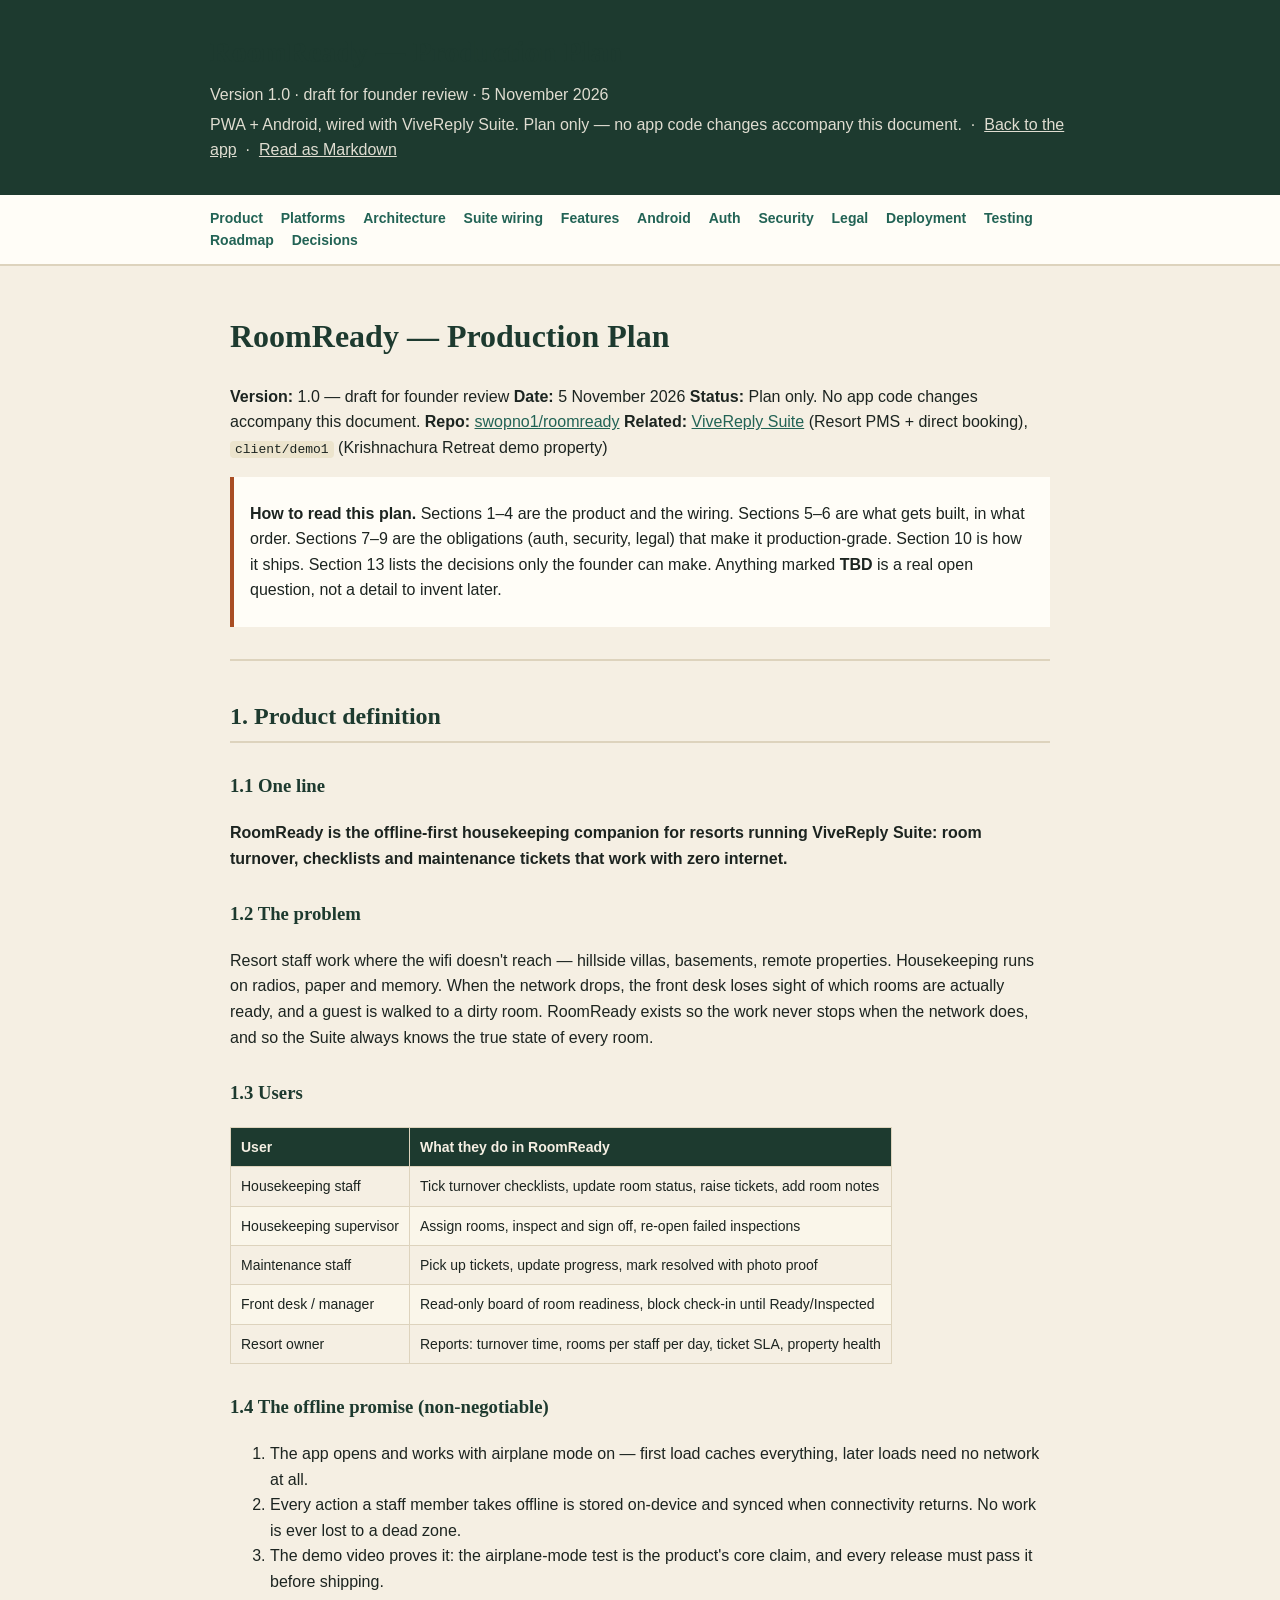
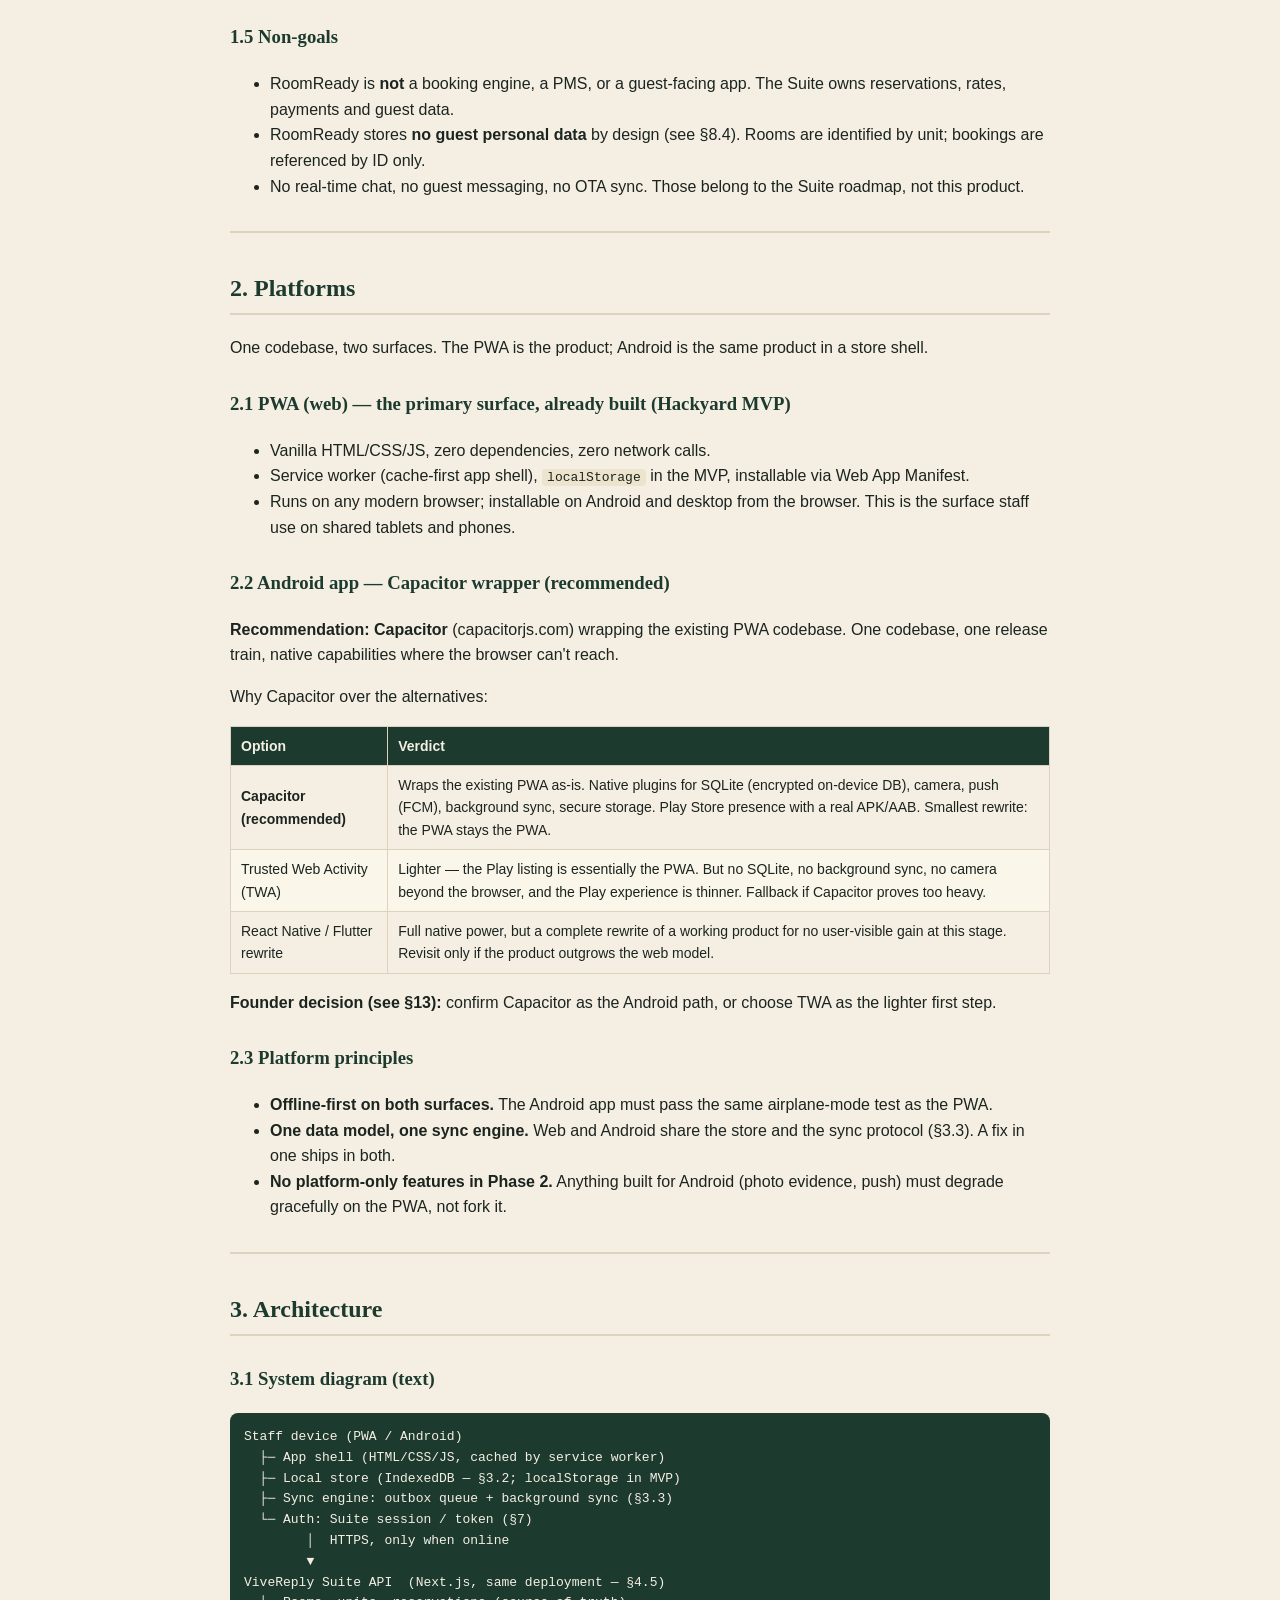
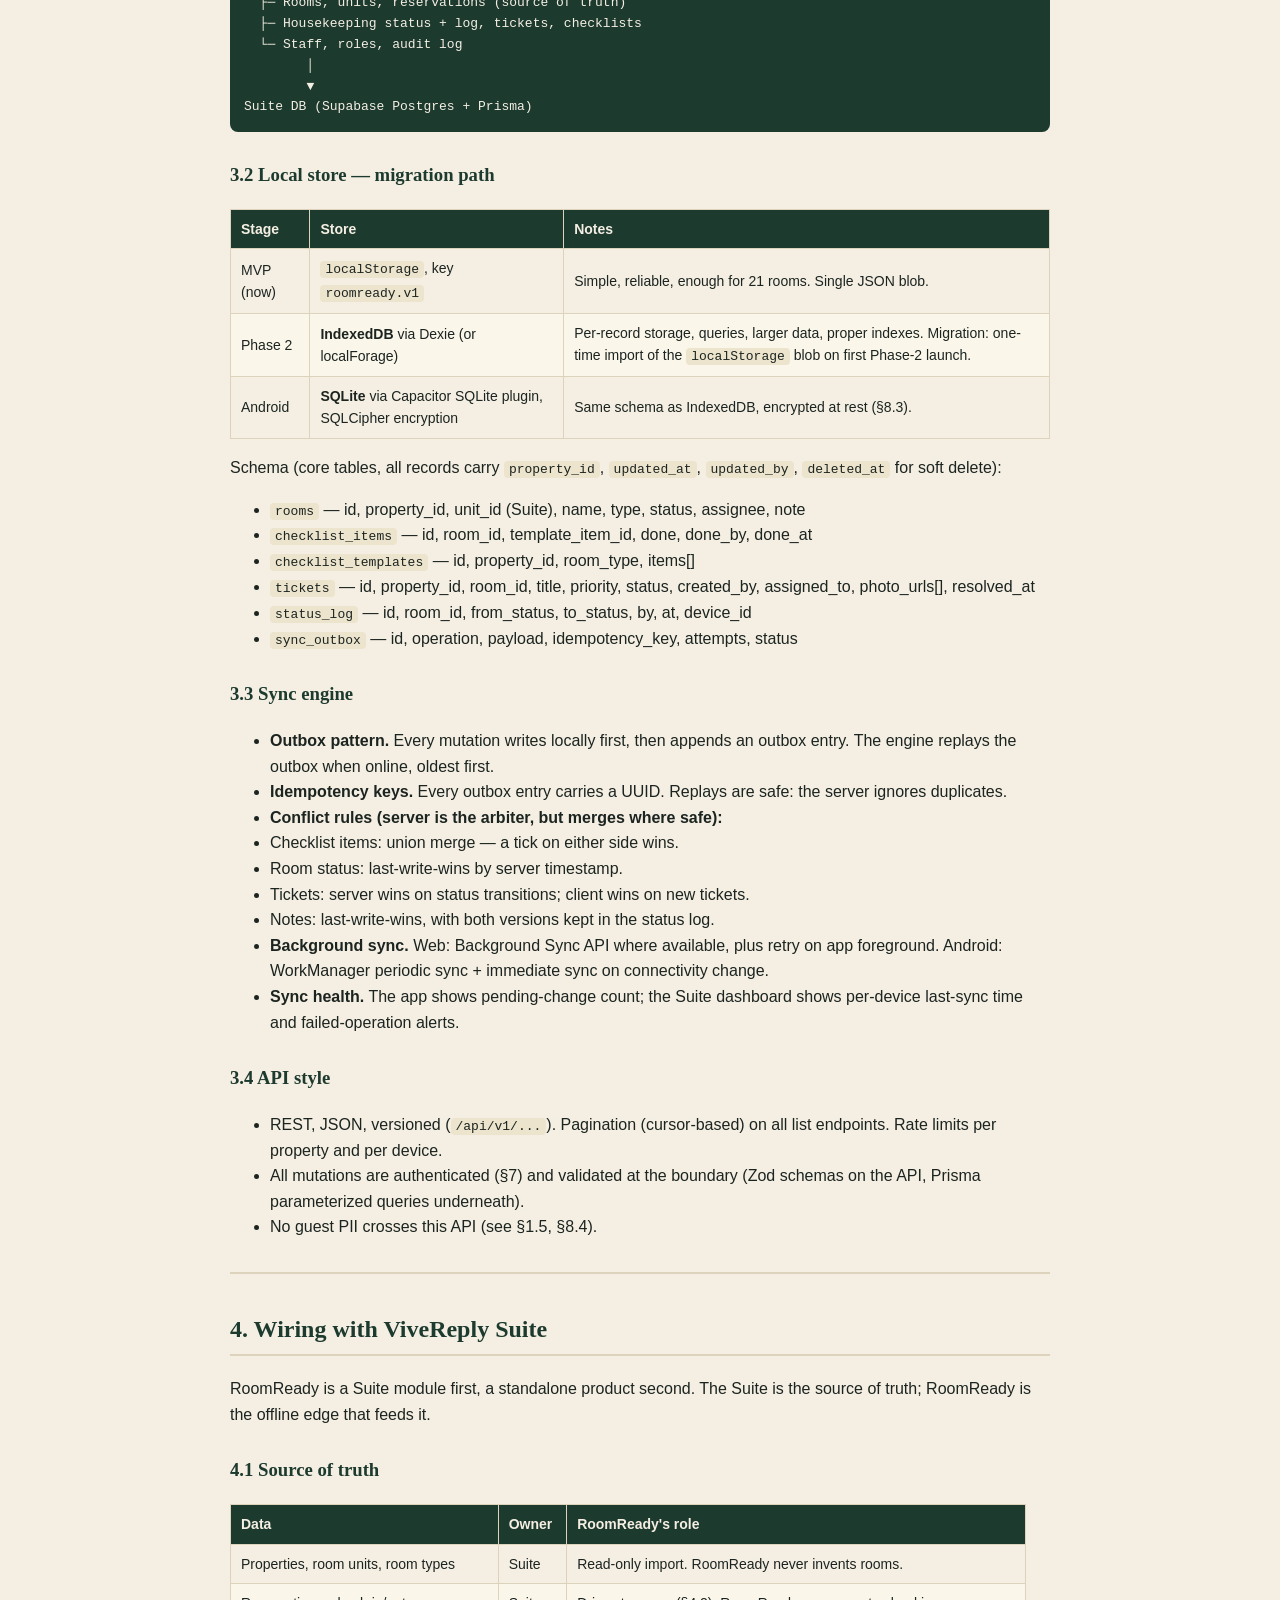
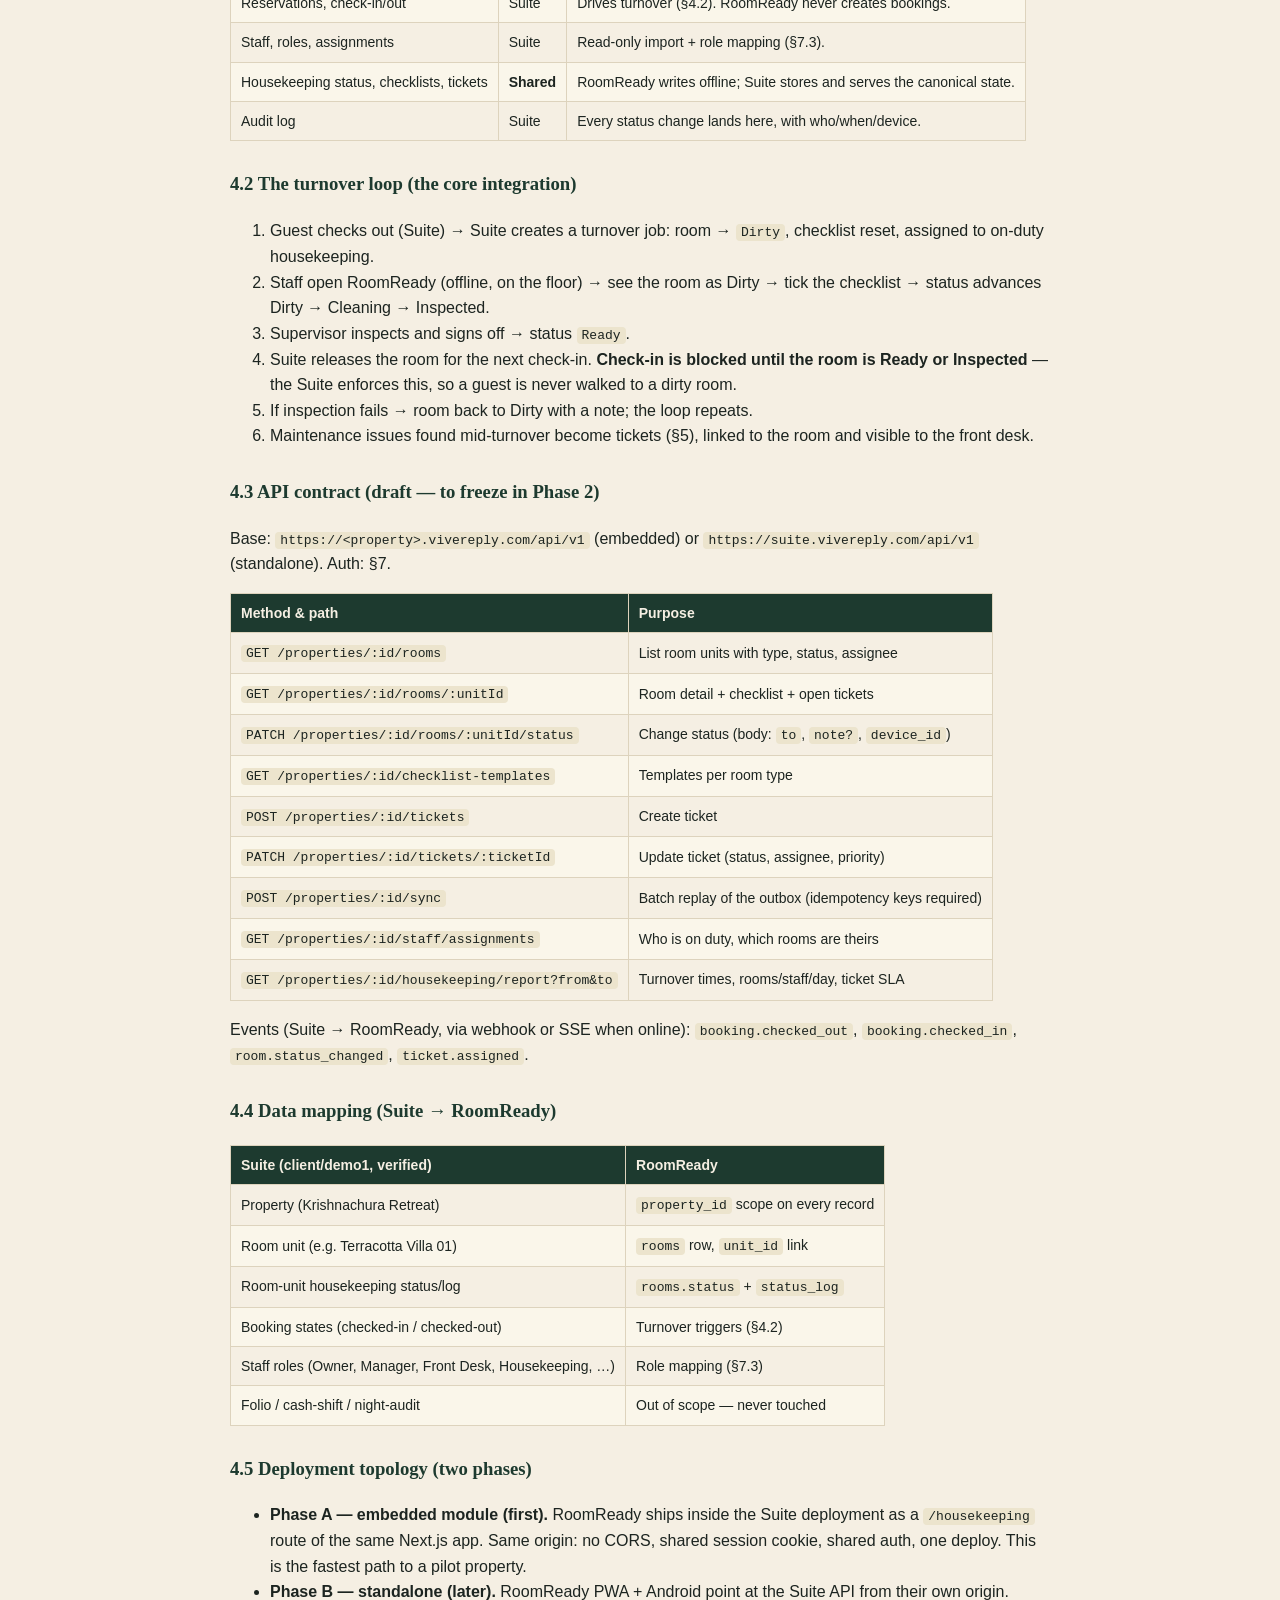
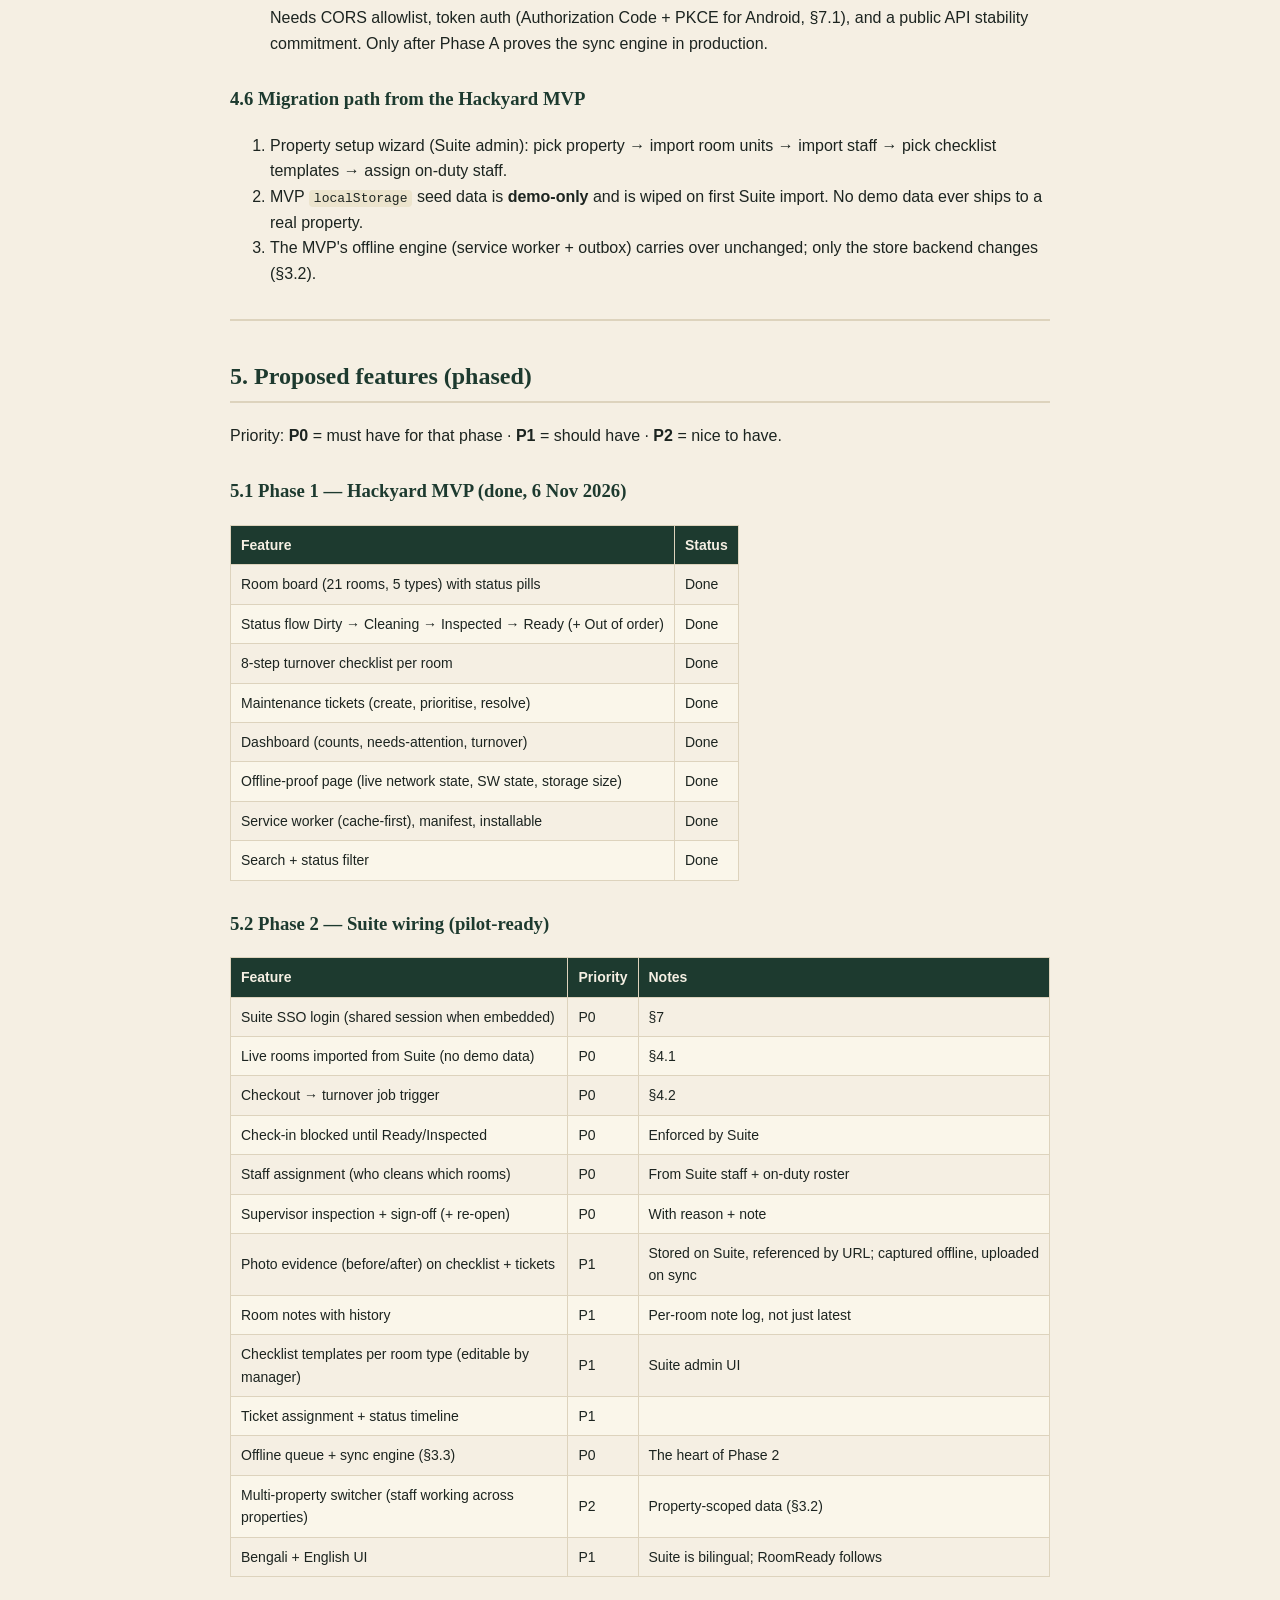
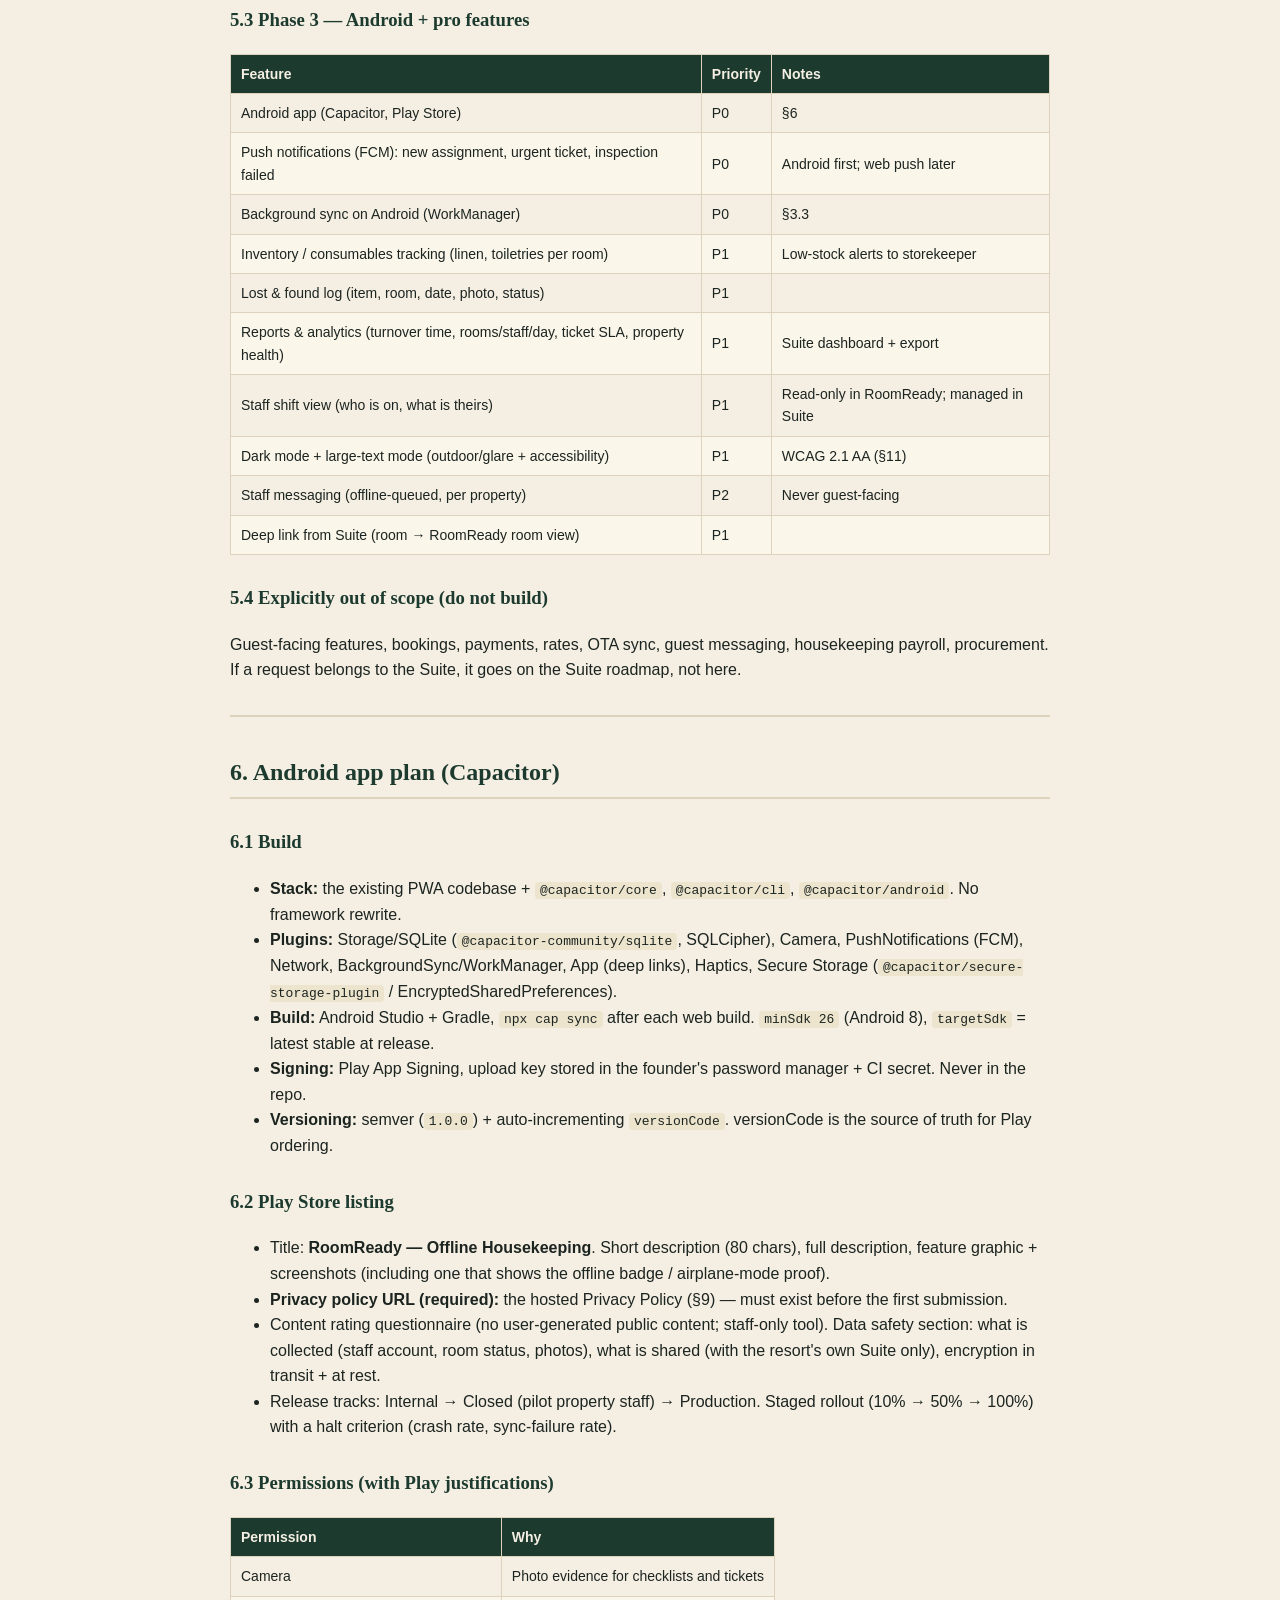
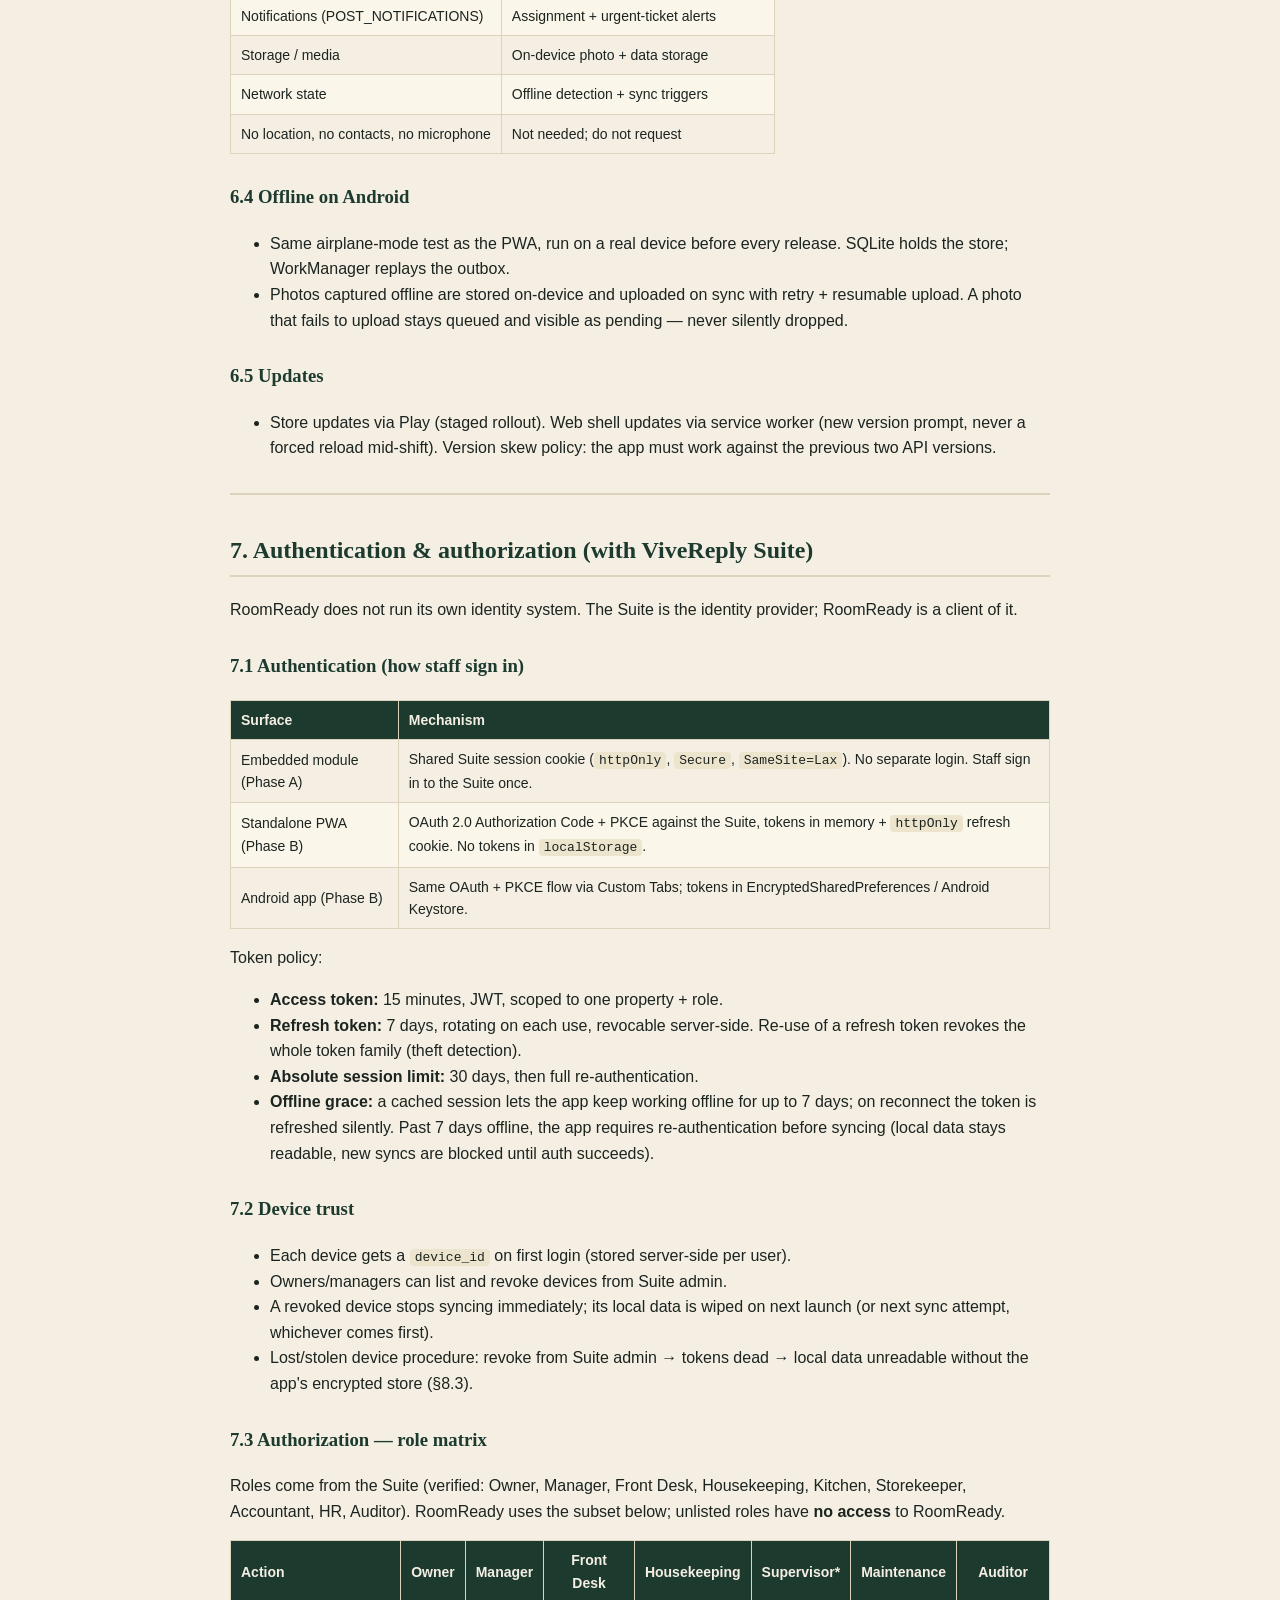
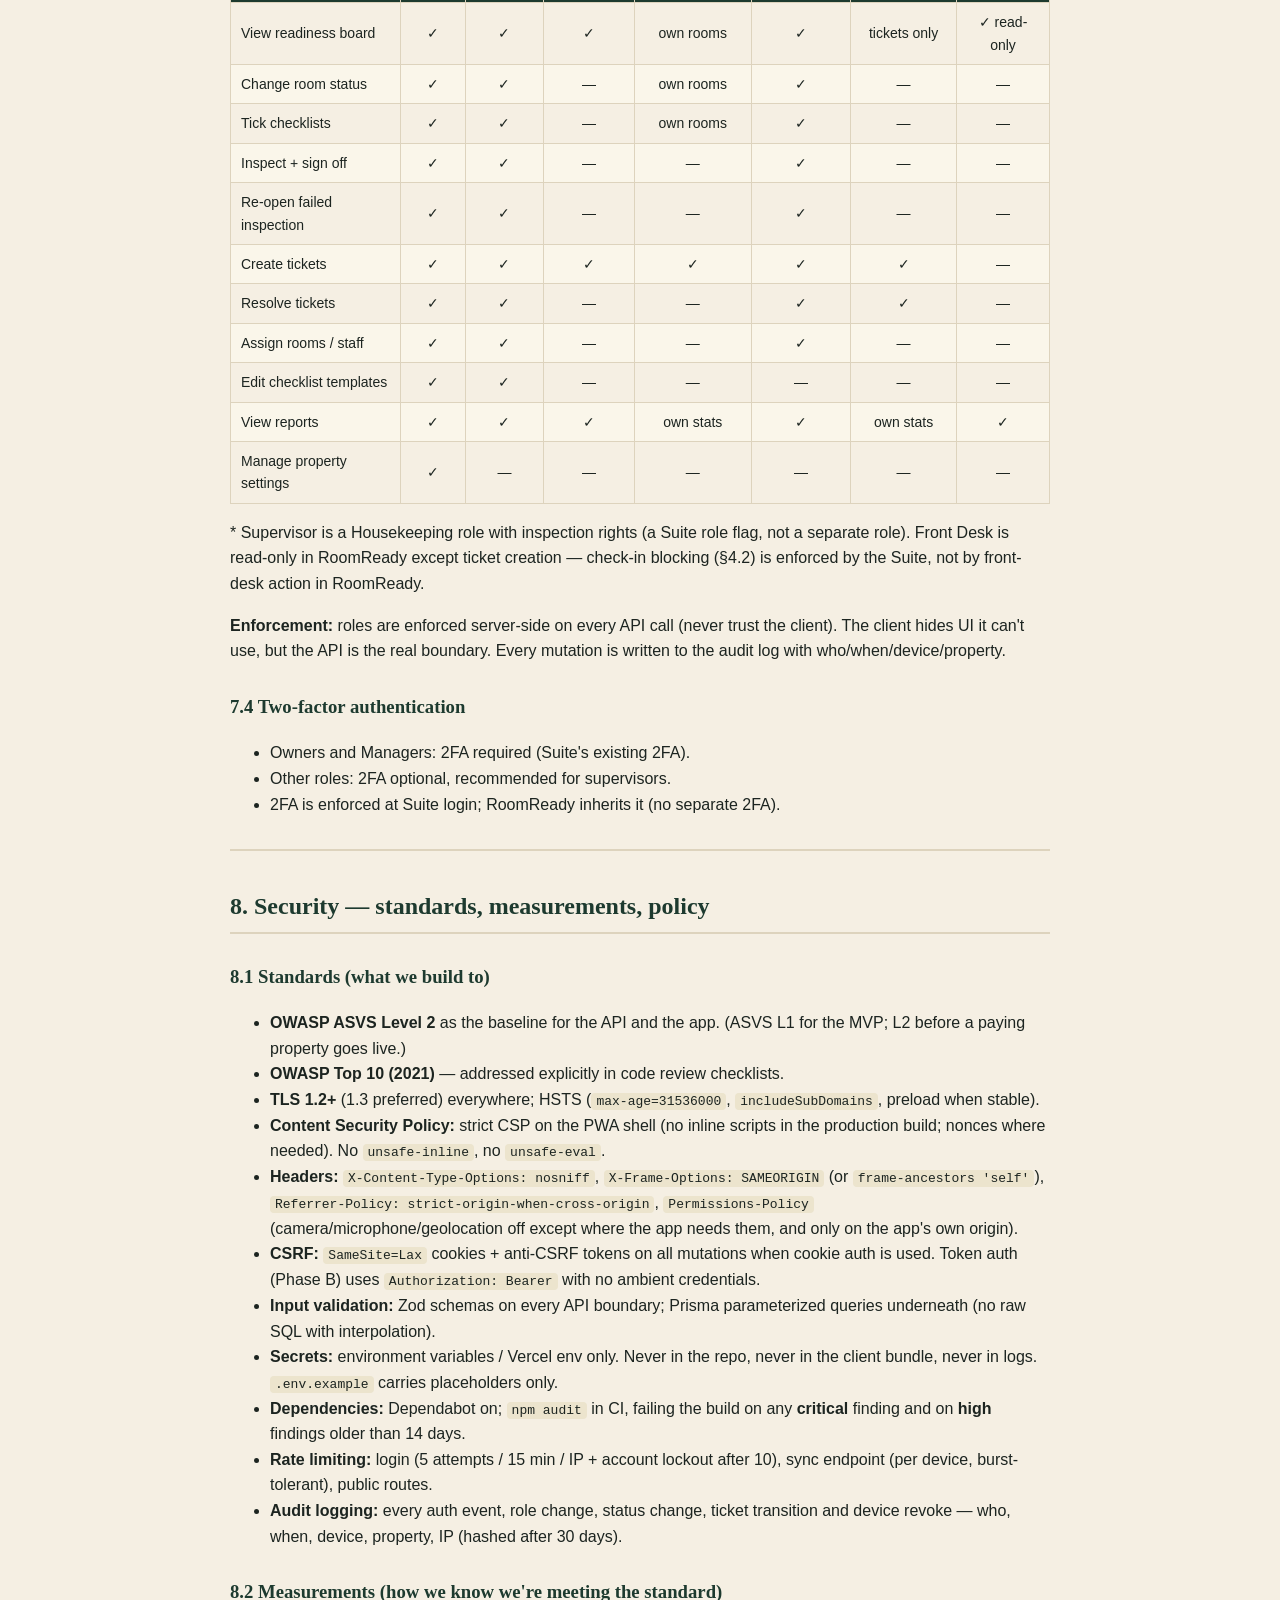
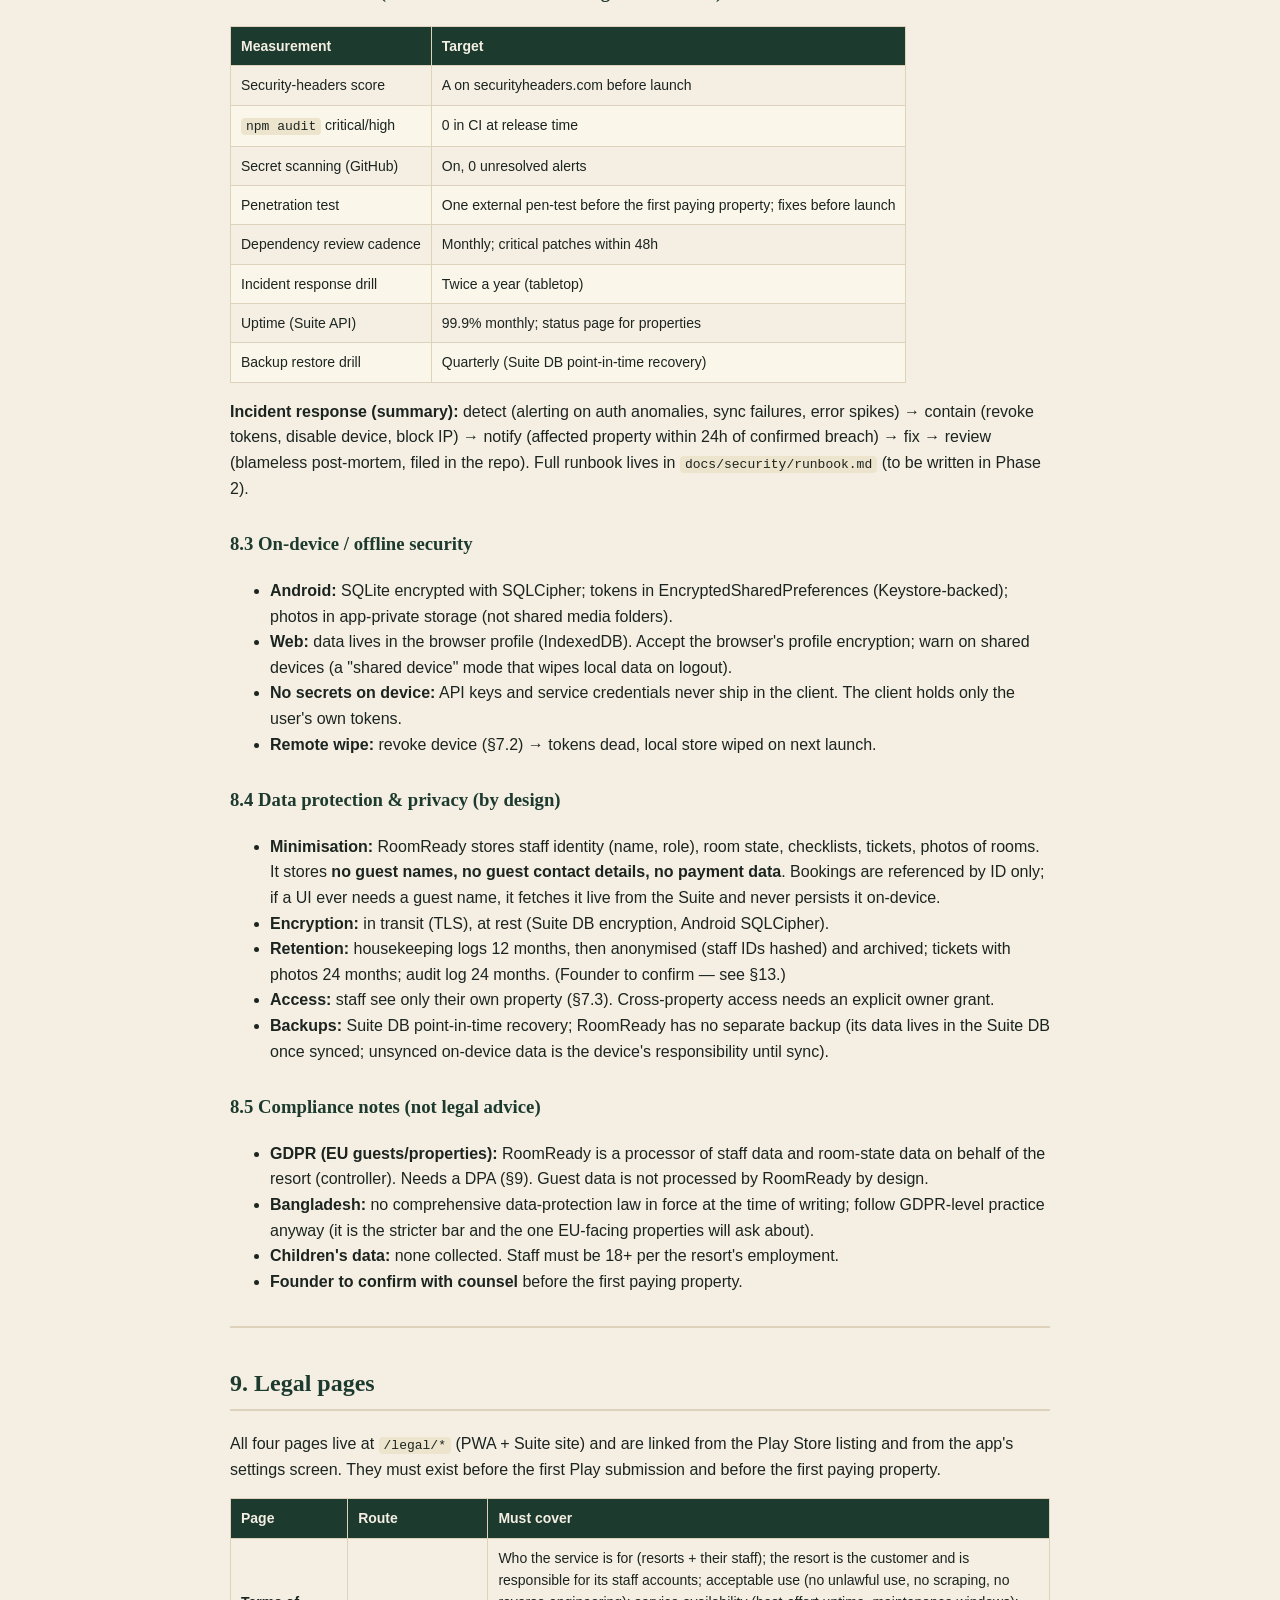
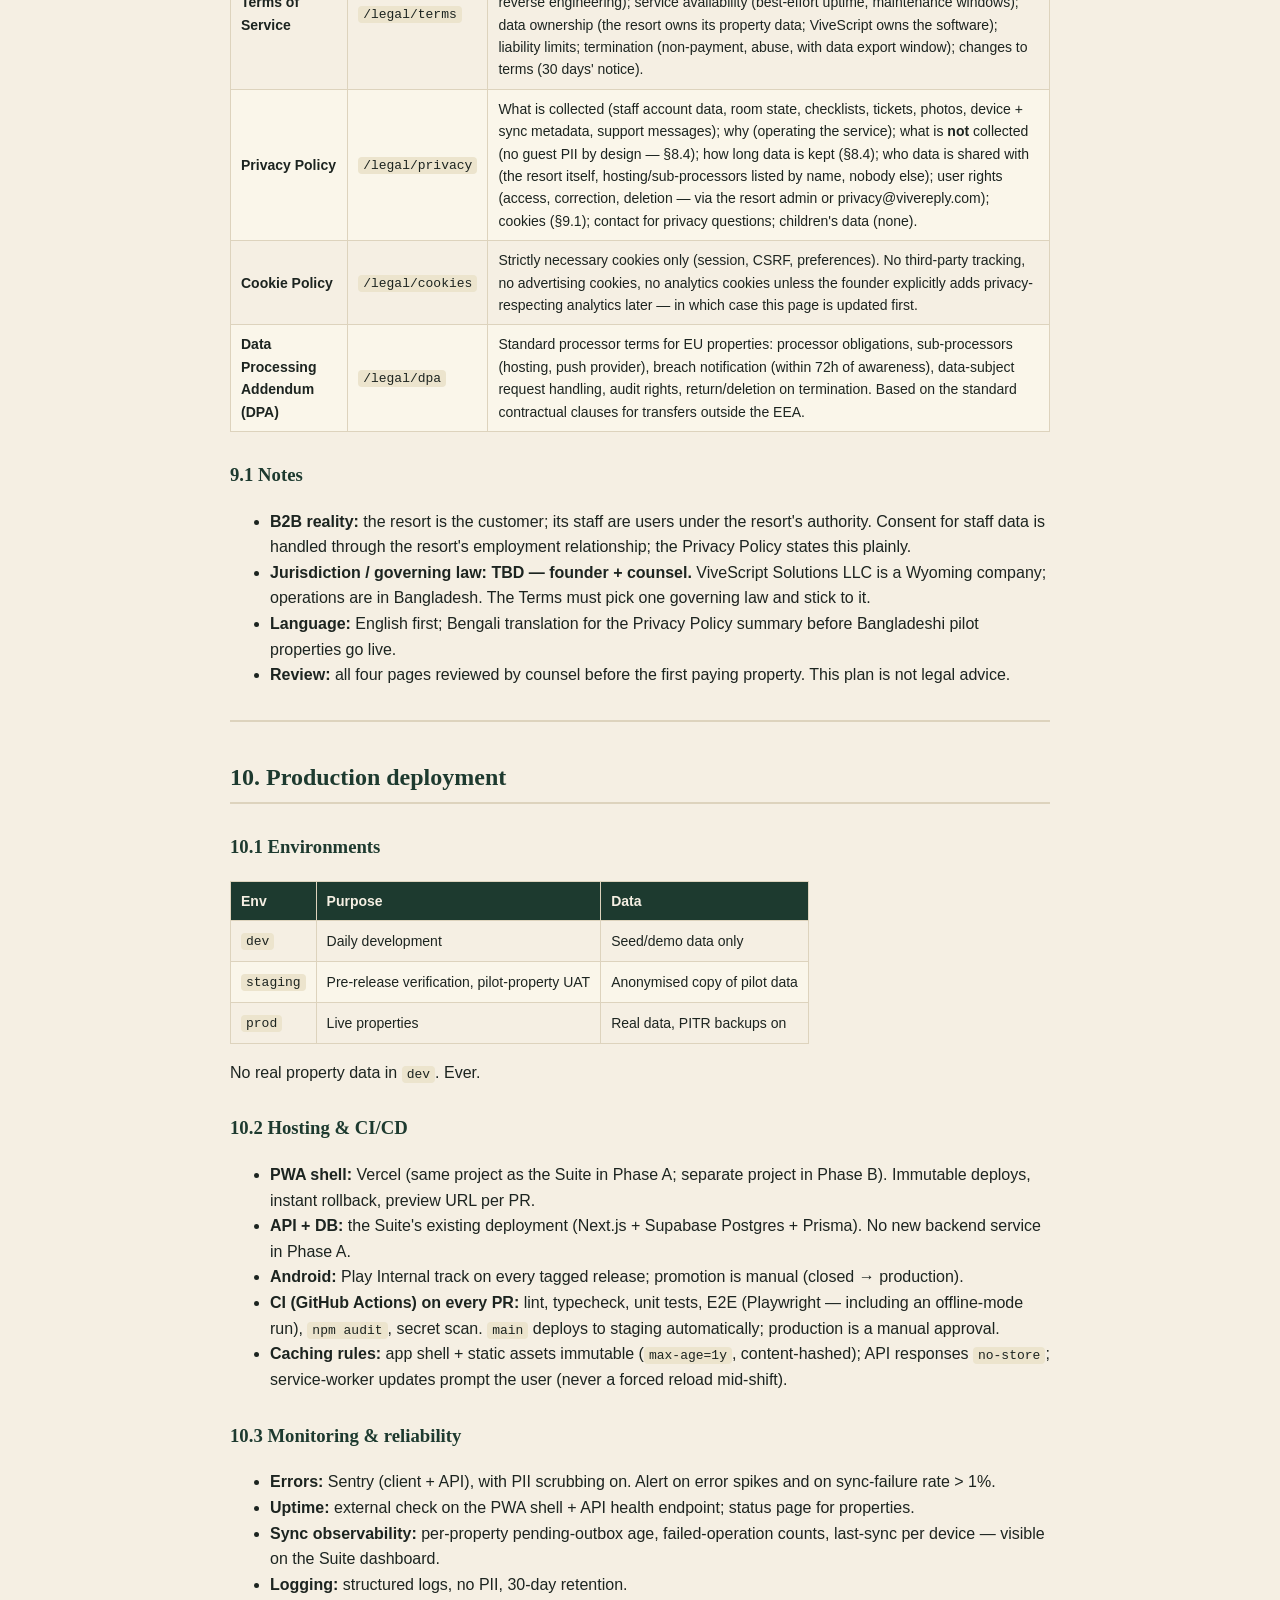
==== docs/index.html @ a07fbb37 "Docs: production plan v1.0 (PWA + Android, Suite wiring, auth, security, legal, deployment)" ====
<!DOCTYPE html>
<html lang="en">
<head>
<meta charset="UTF-8">
<meta name="viewport" content="width=device-width, initial-scale=1.0">
<title>RoomReady — Production Plan</title>
<meta name="description" content="RoomReady production plan: PWA + Android, wired with ViveReply Suite. Features, auth, security, legal, deployment, roadmap.">
<style>
:root { --cream:#f5efe3; --ink:#1c2420; --teal:#226355; --teal-dark:#1d3a2f;
  --accent:#a94e24; --line:#ddd3bd; --card:#fffdf7; }
* { box-sizing:border-box; }
body { margin:0; background:var(--cream); color:var(--ink);
  font-family:-apple-system,BlinkMacSystemFont,"Segoe UI",Roboto,sans-serif;
  line-height:1.6; }
header { background:var(--teal-dark); color:#f5efe3; padding:28px 20px; }
header .wrap, main, footer .wrap { max-width:860px; margin:0 auto; }
header h1 { font-family:Georgia,"Times New Roman",serif; margin:0 0 6px;
  font-size:30px; }
header p { margin:4px 0; opacity:.9; }
header a { color:#f5efe3; }
nav.toc { background:var(--card); border-bottom:2px solid var(--line);
  padding:12px 20px; font-size:14px; }
nav.toc .wrap { max-width:860px; margin:0 auto; }
nav.toc a { color:var(--teal); margin-right:14px; text-decoration:none;
  font-weight:600; }
main { padding:24px 20px 40px; }
h1,h2,h3 { font-family:Georgia,"Times New Roman",serif; color:var(--teal-dark); }
h2 { border-bottom:2px solid var(--line); padding-bottom:6px; margin-top:36px; }
h3 { margin-top:28px; }
table { border-collapse:collapse; width:100%; margin:16px 0;
  font-size:14px; display:block; overflow-x:auto; }
th, td { border:1px solid var(--line); padding:8px 10px; text-align:left; }
th { background:var(--teal-dark); color:#f5efe3; }
tr:nth-child(even) td { background:#faf6ea; }
code { background:#ece4cd; padding:1px 5px; border-radius:4px;
  font-size:13px; }
pre { background:var(--teal-dark); color:#f5efe3; padding:14px;
  border-radius:8px; overflow-x:auto; }
pre code { background:none; padding:0; color:inherit; }
blockquote { border-left:4px solid var(--accent); margin:16px 0;
  padding:8px 16px; background:var(--card); }
hr { border:none; border-top:2px solid var(--line); margin:32px 0; }
a { color:var(--teal); }
footer { border-top:2px solid var(--line); padding:20px;
  color:#666; font-size:13px; }
</style>
</head>
<body>
<header><div class="wrap">
<h1>RoomReady — Production Plan</h1>
<p>Version 1.0 · draft for founder review · 5 November 2026</p>
<p>PWA + Android, wired with ViveReply Suite. Plan only — no app code
changes accompany this document. &nbsp;·&nbsp; <a href="../">Back to the app</a>
&nbsp;·&nbsp; <a href="PLAN.md">Read as Markdown</a></p>
</div></header>
<nav class="toc"><div class="wrap"><a href="#1-product-definition">Product</a> <a href="#2-platforms">Platforms</a> <a href="#3-architecture">Architecture</a> <a href="#4-wiring-with-vivereply-suite">Suite wiring</a> <a href="#5-proposed-features-phased">Features</a> <a href="#6-android-app-plan-capacitor">Android</a> <a href="#7-authentication--authorization-with-vivereply-suite">Auth</a> <a href="#8-security--standards-measurements-policy">Security</a> <a href="#9-legal-pages">Legal</a> <a href="#10-production-deployment">Deployment</a> <a href="#11-testing--qa">Testing</a> <a href="#12-roadmap--milestones">Roadmap</a> <a href="#13-decisions-needed-from-the-founder">Decisions</a></div></nav>
<main>
<h1 id="roomready-production-plan">RoomReady — Production Plan</h1>
<p><strong>Version:</strong> 1.0 — draft for founder review
<strong>Date:</strong> 5 November 2026
<strong>Status:</strong> Plan only. No app code changes accompany this document.
<strong>Repo:</strong> <a href="https://github.com/swopno1/roomready">swopno1/roomready</a>
<strong>Related:</strong> <a href="https://www.vivereply.com/suite">ViveReply Suite</a> (Resort PMS + direct booking),
<code>client/demo1</code> (Krishnachura Retreat demo property)</p>
<blockquote>
<p><strong>How to read this plan.</strong> Sections 1–4 are the product and the wiring.
Sections 5–6 are what gets built, in what order. Sections 7–9 are the
obligations (auth, security, legal) that make it production-grade.
Section 10 is how it ships. Section 13 lists the decisions only the
founder can make. Anything marked <strong>TBD</strong> is a real open question, not a
detail to invent later.</p>
</blockquote>
<hr />
<h2 id="1-product-definition">1. Product definition</h2>
<h3 id="11-one-line">1.1 One line</h3>
<p><strong>RoomReady is the offline-first housekeeping companion for resorts running
ViveReply Suite: room turnover, checklists and maintenance tickets that work
with zero internet.</strong></p>
<h3 id="12-the-problem">1.2 The problem</h3>
<p>Resort staff work where the wifi doesn't reach — hillside villas, basements,
remote properties. Housekeeping runs on radios, paper and memory. When the
network drops, the front desk loses sight of which rooms are actually ready,
and a guest is walked to a dirty room. RoomReady exists so the work never
stops when the network does, and so the Suite always knows the true state of
every room.</p>
<h3 id="13-users">1.3 Users</h3>
<table>
<thead>
<tr>
<th>User</th>
<th>What they do in RoomReady</th>
</tr>
</thead>
<tbody>
<tr>
<td>Housekeeping staff</td>
<td>Tick turnover checklists, update room status, raise tickets, add room notes</td>
</tr>
<tr>
<td>Housekeeping supervisor</td>
<td>Assign rooms, inspect and sign off, re-open failed inspections</td>
</tr>
<tr>
<td>Maintenance staff</td>
<td>Pick up tickets, update progress, mark resolved with photo proof</td>
</tr>
<tr>
<td>Front desk / manager</td>
<td>Read-only board of room readiness, block check-in until Ready/Inspected</td>
</tr>
<tr>
<td>Resort owner</td>
<td>Reports: turnover time, rooms per staff per day, ticket SLA, property health</td>
</tr>
</tbody>
</table>
<h3 id="14-the-offline-promise-non-negotiable">1.4 The offline promise (non-negotiable)</h3>
<ol>
<li>The app opens and works with airplane mode on — first load caches
   everything, later loads need no network at all.</li>
<li>Every action a staff member takes offline is stored on-device and synced
   when connectivity returns. No work is ever lost to a dead zone.</li>
<li>The demo video proves it: the airplane-mode test is the product's core
   claim, and every release must pass it before shipping.</li>
</ol>
<h3 id="15-non-goals">1.5 Non-goals</h3>
<ul>
<li>RoomReady is <strong>not</strong> a booking engine, a PMS, or a guest-facing app. The
  Suite owns reservations, rates, payments and guest data.</li>
<li>RoomReady stores <strong>no guest personal data</strong> by design (see §8.4). Rooms are
  identified by unit; bookings are referenced by ID only.</li>
<li>No real-time chat, no guest messaging, no OTA sync. Those belong to the
  Suite roadmap, not this product.</li>
</ul>
<hr />
<h2 id="2-platforms">2. Platforms</h2>
<p>One codebase, two surfaces. The PWA is the product; Android is the same
product in a store shell.</p>
<h3 id="21-pwa-web-the-primary-surface-already-built-hackyard-mvp">2.1 PWA (web) — the primary surface, already built (Hackyard MVP)</h3>
<ul>
<li>Vanilla HTML/CSS/JS, zero dependencies, zero network calls.</li>
<li>Service worker (cache-first app shell), <code>localStorage</code> in the MVP,
  installable via Web App Manifest.</li>
<li>Runs on any modern browser; installable on Android and desktop from the
  browser. This is the surface staff use on shared tablets and phones.</li>
</ul>
<h3 id="22-android-app-capacitor-wrapper-recommended">2.2 Android app — Capacitor wrapper (recommended)</h3>
<p><strong>Recommendation: Capacitor</strong> (capacitorjs.com) wrapping the existing PWA
codebase. One codebase, one release train, native capabilities where the
browser can't reach.</p>
<p>Why Capacitor over the alternatives:</p>
<table>
<thead>
<tr>
<th>Option</th>
<th>Verdict</th>
</tr>
</thead>
<tbody>
<tr>
<td><strong>Capacitor (recommended)</strong></td>
<td>Wraps the existing PWA as-is. Native plugins for SQLite (encrypted on-device DB), camera, push (FCM), background sync, secure storage. Play Store presence with a real APK/AAB. Smallest rewrite: the PWA stays the PWA.</td>
</tr>
<tr>
<td>Trusted Web Activity (TWA)</td>
<td>Lighter — the Play listing is essentially the PWA. But no SQLite, no background sync, no camera beyond the browser, and the Play experience is thinner. Fallback if Capacitor proves too heavy.</td>
</tr>
<tr>
<td>React Native / Flutter rewrite</td>
<td>Full native power, but a complete rewrite of a working product for no user-visible gain at this stage. Revisit only if the product outgrows the web model.</td>
</tr>
</tbody>
</table>
<p><strong>Founder decision (see §13):</strong> confirm Capacitor as the Android path, or
choose TWA as the lighter first step.</p>
<h3 id="23-platform-principles">2.3 Platform principles</h3>
<ul>
<li><strong>Offline-first on both surfaces.</strong> The Android app must pass the same
  airplane-mode test as the PWA.</li>
<li><strong>One data model, one sync engine.</strong> Web and Android share the store and
  the sync protocol (§3.3). A fix in one ships in both.</li>
<li><strong>No platform-only features in Phase 2.</strong> Anything built for Android
  (photo evidence, push) must degrade gracefully on the PWA, not fork it.</li>
</ul>
<hr />
<h2 id="3-architecture">3. Architecture</h2>
<h3 id="31-system-diagram-text">3.1 System diagram (text)</h3>
<pre><code>Staff device (PWA / Android)
  ├─ App shell (HTML/CSS/JS, cached by service worker)
  ├─ Local store (IndexedDB — §3.2; localStorage in MVP)
  ├─ Sync engine: outbox queue + background sync (§3.3)
  └─ Auth: Suite session / token (§7)
        │  HTTPS, only when online
        ▼
ViveReply Suite API  (Next.js, same deployment — §4.5)
  ├─ Rooms, units, reservations (source of truth)
  ├─ Housekeeping status + log, tickets, checklists
  └─ Staff, roles, audit log
        │
        ▼
Suite DB (Supabase Postgres + Prisma)
</code></pre>
<h3 id="32-local-store-migration-path">3.2 Local store — migration path</h3>
<table>
<thead>
<tr>
<th>Stage</th>
<th>Store</th>
<th>Notes</th>
</tr>
</thead>
<tbody>
<tr>
<td>MVP (now)</td>
<td><code>localStorage</code>, key <code>roomready.v1</code></td>
<td>Simple, reliable, enough for 21 rooms. Single JSON blob.</td>
</tr>
<tr>
<td>Phase 2</td>
<td><strong>IndexedDB</strong> via Dexie (or localForage)</td>
<td>Per-record storage, queries, larger data, proper indexes. Migration: one-time import of the <code>localStorage</code> blob on first Phase-2 launch.</td>
</tr>
<tr>
<td>Android</td>
<td><strong>SQLite</strong> via Capacitor SQLite plugin, SQLCipher encryption</td>
<td>Same schema as IndexedDB, encrypted at rest (§8.3).</td>
</tr>
</tbody>
</table>
<p>Schema (core tables, all records carry <code>property_id</code>, <code>updated_at</code>,
<code>updated_by</code>, <code>deleted_at</code> for soft delete):</p>
<ul>
<li><code>rooms</code> — id, property_id, unit_id (Suite), name, type, status, assignee,
  note</li>
<li><code>checklist_items</code> — id, room_id, template_item_id, done, done_by, done_at</li>
<li><code>checklist_templates</code> — id, property_id, room_type, items[]</li>
<li><code>tickets</code> — id, property_id, room_id, title, priority, status,
  created_by, assigned_to, photo_urls[], resolved_at</li>
<li><code>status_log</code> — id, room_id, from_status, to_status, by, at, device_id</li>
<li><code>sync_outbox</code> — id, operation, payload, idempotency_key, attempts, status</li>
</ul>
<h3 id="33-sync-engine">3.3 Sync engine</h3>
<ul>
<li><strong>Outbox pattern.</strong> Every mutation writes locally first, then appends an
  outbox entry. The engine replays the outbox when online, oldest first.</li>
<li><strong>Idempotency keys.</strong> Every outbox entry carries a UUID. Replays are safe:
  the server ignores duplicates.</li>
<li><strong>Conflict rules (server is the arbiter, but merges where safe):</strong></li>
<li>Checklist items: union merge — a tick on either side wins.</li>
<li>Room status: last-write-wins by server timestamp.</li>
<li>Tickets: server wins on status transitions; client wins on new tickets.</li>
<li>Notes: last-write-wins, with both versions kept in the status log.</li>
<li><strong>Background sync.</strong> Web: Background Sync API where available, plus retry
  on app foreground. Android: WorkManager periodic sync + immediate sync on
  connectivity change.</li>
<li><strong>Sync health.</strong> The app shows pending-change count; the Suite dashboard
  shows per-device last-sync time and failed-operation alerts.</li>
</ul>
<h3 id="34-api-style">3.4 API style</h3>
<ul>
<li>REST, JSON, versioned (<code>/api/v1/...</code>). Pagination (cursor-based) on all
  list endpoints. Rate limits per property and per device.</li>
<li>All mutations are authenticated (§7) and validated at the boundary (Zod
  schemas on the API, Prisma parameterized queries underneath).</li>
<li>No guest PII crosses this API (see §1.5, §8.4).</li>
</ul>
<hr />
<h2 id="4-wiring-with-vivereply-suite">4. Wiring with ViveReply Suite</h2>
<p>RoomReady is a Suite module first, a standalone product second. The Suite
is the source of truth; RoomReady is the offline edge that feeds it.</p>
<h3 id="41-source-of-truth">4.1 Source of truth</h3>
<table>
<thead>
<tr>
<th>Data</th>
<th>Owner</th>
<th>RoomReady's role</th>
</tr>
</thead>
<tbody>
<tr>
<td>Properties, room units, room types</td>
<td>Suite</td>
<td>Read-only import. RoomReady never invents rooms.</td>
</tr>
<tr>
<td>Reservations, check-in/out</td>
<td>Suite</td>
<td>Drives turnover (§4.2). RoomReady never creates bookings.</td>
</tr>
<tr>
<td>Staff, roles, assignments</td>
<td>Suite</td>
<td>Read-only import + role mapping (§7.3).</td>
</tr>
<tr>
<td>Housekeeping status, checklists, tickets</td>
<td><strong>Shared</strong></td>
<td>RoomReady writes offline; Suite stores and serves the canonical state.</td>
</tr>
<tr>
<td>Audit log</td>
<td>Suite</td>
<td>Every status change lands here, with who/when/device.</td>
</tr>
</tbody>
</table>
<h3 id="42-the-turnover-loop-the-core-integration">4.2 The turnover loop (the core integration)</h3>
<ol>
<li>Guest checks out (Suite) → Suite creates a turnover job: room →
   <code>Dirty</code>, checklist reset, assigned to on-duty housekeeping.</li>
<li>Staff open RoomReady (offline, on the floor) → see the room as Dirty →
   tick the checklist → status advances Dirty → Cleaning → Inspected.</li>
<li>Supervisor inspects and signs off → status <code>Ready</code>.</li>
<li>Suite releases the room for the next check-in. <strong>Check-in is blocked
   until the room is Ready or Inspected</strong> — the Suite enforces this, so a
   guest is never walked to a dirty room.</li>
<li>If inspection fails → room back to Dirty with a note; the loop repeats.</li>
<li>Maintenance issues found mid-turnover become tickets (§5), linked to the
   room and visible to the front desk.</li>
</ol>
<h3 id="43-api-contract-draft-to-freeze-in-phase-2">4.3 API contract (draft — to freeze in Phase 2)</h3>
<p>Base: <code>https://&lt;property&gt;.vivereply.com/api/v1</code> (embedded) or
<code>https://suite.vivereply.com/api/v1</code> (standalone). Auth: §7.</p>
<table>
<thead>
<tr>
<th>Method &amp; path</th>
<th>Purpose</th>
</tr>
</thead>
<tbody>
<tr>
<td><code>GET /properties/:id/rooms</code></td>
<td>List room units with type, status, assignee</td>
</tr>
<tr>
<td><code>GET /properties/:id/rooms/:unitId</code></td>
<td>Room detail + checklist + open tickets</td>
</tr>
<tr>
<td><code>PATCH /properties/:id/rooms/:unitId/status</code></td>
<td>Change status (body: <code>to</code>, <code>note?</code>, <code>device_id</code>)</td>
</tr>
<tr>
<td><code>GET /properties/:id/checklist-templates</code></td>
<td>Templates per room type</td>
</tr>
<tr>
<td><code>POST /properties/:id/tickets</code></td>
<td>Create ticket</td>
</tr>
<tr>
<td><code>PATCH /properties/:id/tickets/:ticketId</code></td>
<td>Update ticket (status, assignee, priority)</td>
</tr>
<tr>
<td><code>POST /properties/:id/sync</code></td>
<td>Batch replay of the outbox (idempotency keys required)</td>
</tr>
<tr>
<td><code>GET /properties/:id/staff/assignments</code></td>
<td>Who is on duty, which rooms are theirs</td>
</tr>
<tr>
<td><code>GET /properties/:id/housekeeping/report?from&amp;to</code></td>
<td>Turnover times, rooms/staff/day, ticket SLA</td>
</tr>
</tbody>
</table>
<p>Events (Suite → RoomReady, via webhook or SSE when online):
<code>booking.checked_out</code>, <code>booking.checked_in</code>, <code>room.status_changed</code>,
<code>ticket.assigned</code>.</p>
<h3 id="44-data-mapping-suite-roomready">4.4 Data mapping (Suite → RoomReady)</h3>
<table>
<thead>
<tr>
<th>Suite (client/demo1, verified)</th>
<th>RoomReady</th>
</tr>
</thead>
<tbody>
<tr>
<td>Property (Krishnachura Retreat)</td>
<td><code>property_id</code> scope on every record</td>
</tr>
<tr>
<td>Room unit (e.g. Terracotta Villa 01)</td>
<td><code>rooms</code> row, <code>unit_id</code> link</td>
</tr>
<tr>
<td>Room-unit housekeeping status/log</td>
<td><code>rooms.status</code> + <code>status_log</code></td>
</tr>
<tr>
<td>Booking states (checked-in / checked-out)</td>
<td>Turnover triggers (§4.2)</td>
</tr>
<tr>
<td>Staff roles (Owner, Manager, Front Desk, Housekeeping, …)</td>
<td>Role mapping (§7.3)</td>
</tr>
<tr>
<td>Folio / cash-shift / night-audit</td>
<td>Out of scope — never touched</td>
</tr>
</tbody>
</table>
<h3 id="45-deployment-topology-two-phases">4.5 Deployment topology (two phases)</h3>
<ul>
<li><strong>Phase A — embedded module (first).</strong> RoomReady ships inside the Suite
  deployment as a <code>/housekeeping</code> route of the same Next.js app. Same
  origin: no CORS, shared session cookie, shared auth, one deploy. This is
  the fastest path to a pilot property.</li>
<li><strong>Phase B — standalone (later).</strong> RoomReady PWA + Android point at the
  Suite API from their own origin. Needs CORS allowlist, token auth
  (Authorization Code + PKCE for Android, §7.1), and a public API stability
  commitment. Only after Phase A proves the sync engine in production.</li>
</ul>
<h3 id="46-migration-path-from-the-hackyard-mvp">4.6 Migration path from the Hackyard MVP</h3>
<ol>
<li>Property setup wizard (Suite admin): pick property → import room units
   → import staff → pick checklist templates → assign on-duty staff.</li>
<li>MVP <code>localStorage</code> seed data is <strong>demo-only</strong> and is wiped on first
   Suite import. No demo data ever ships to a real property.</li>
<li>The MVP's offline engine (service worker + outbox) carries over
   unchanged; only the store backend changes (§3.2).</li>
</ol>
<hr />
<h2 id="5-proposed-features-phased">5. Proposed features (phased)</h2>
<p>Priority: <strong>P0</strong> = must have for that phase · <strong>P1</strong> = should have ·
<strong>P2</strong> = nice to have.</p>
<h3 id="51-phase-1-hackyard-mvp-done-6-nov-2026">5.1 Phase 1 — Hackyard MVP (done, 6 Nov 2026)</h3>
<table>
<thead>
<tr>
<th>Feature</th>
<th>Status</th>
</tr>
</thead>
<tbody>
<tr>
<td>Room board (21 rooms, 5 types) with status pills</td>
<td>Done</td>
</tr>
<tr>
<td>Status flow Dirty → Cleaning → Inspected → Ready (+ Out of order)</td>
<td>Done</td>
</tr>
<tr>
<td>8-step turnover checklist per room</td>
<td>Done</td>
</tr>
<tr>
<td>Maintenance tickets (create, prioritise, resolve)</td>
<td>Done</td>
</tr>
<tr>
<td>Dashboard (counts, needs-attention, turnover)</td>
<td>Done</td>
</tr>
<tr>
<td>Offline-proof page (live network state, SW state, storage size)</td>
<td>Done</td>
</tr>
<tr>
<td>Service worker (cache-first), manifest, installable</td>
<td>Done</td>
</tr>
<tr>
<td>Search + status filter</td>
<td>Done</td>
</tr>
</tbody>
</table>
<h3 id="52-phase-2-suite-wiring-pilot-ready">5.2 Phase 2 — Suite wiring (pilot-ready)</h3>
<table>
<thead>
<tr>
<th>Feature</th>
<th>Priority</th>
<th>Notes</th>
</tr>
</thead>
<tbody>
<tr>
<td>Suite SSO login (shared session when embedded)</td>
<td>P0</td>
<td>§7</td>
</tr>
<tr>
<td>Live rooms imported from Suite (no demo data)</td>
<td>P0</td>
<td>§4.1</td>
</tr>
<tr>
<td>Checkout → turnover job trigger</td>
<td>P0</td>
<td>§4.2</td>
</tr>
<tr>
<td>Check-in blocked until Ready/Inspected</td>
<td>P0</td>
<td>Enforced by Suite</td>
</tr>
<tr>
<td>Staff assignment (who cleans which rooms)</td>
<td>P0</td>
<td>From Suite staff + on-duty roster</td>
</tr>
<tr>
<td>Supervisor inspection + sign-off (+ re-open)</td>
<td>P0</td>
<td>With reason + note</td>
</tr>
<tr>
<td>Photo evidence (before/after) on checklist + tickets</td>
<td>P1</td>
<td>Stored on Suite, referenced by URL; captured offline, uploaded on sync</td>
</tr>
<tr>
<td>Room notes with history</td>
<td>P1</td>
<td>Per-room note log, not just latest</td>
</tr>
<tr>
<td>Checklist templates per room type (editable by manager)</td>
<td>P1</td>
<td>Suite admin UI</td>
</tr>
<tr>
<td>Ticket assignment + status timeline</td>
<td>P1</td>
<td></td>
</tr>
<tr>
<td>Offline queue + sync engine (§3.3)</td>
<td>P0</td>
<td>The heart of Phase 2</td>
</tr>
<tr>
<td>Multi-property switcher (staff working across properties)</td>
<td>P2</td>
<td>Property-scoped data (§3.2)</td>
</tr>
<tr>
<td>Bengali + English UI</td>
<td>P1</td>
<td>Suite is bilingual; RoomReady follows</td>
</tr>
</tbody>
</table>
<h3 id="53-phase-3-android-pro-features">5.3 Phase 3 — Android + pro features</h3>
<table>
<thead>
<tr>
<th>Feature</th>
<th>Priority</th>
<th>Notes</th>
</tr>
</thead>
<tbody>
<tr>
<td>Android app (Capacitor, Play Store)</td>
<td>P0</td>
<td>§6</td>
</tr>
<tr>
<td>Push notifications (FCM): new assignment, urgent ticket, inspection failed</td>
<td>P0</td>
<td>Android first; web push later</td>
</tr>
<tr>
<td>Background sync on Android (WorkManager)</td>
<td>P0</td>
<td>§3.3</td>
</tr>
<tr>
<td>Inventory / consumables tracking (linen, toiletries per room)</td>
<td>P1</td>
<td>Low-stock alerts to storekeeper</td>
</tr>
<tr>
<td>Lost &amp; found log (item, room, date, photo, status)</td>
<td>P1</td>
<td></td>
</tr>
<tr>
<td>Reports &amp; analytics (turnover time, rooms/staff/day, ticket SLA, property health)</td>
<td>P1</td>
<td>Suite dashboard + export</td>
</tr>
<tr>
<td>Staff shift view (who is on, what is theirs)</td>
<td>P1</td>
<td>Read-only in RoomReady; managed in Suite</td>
</tr>
<tr>
<td>Dark mode + large-text mode (outdoor/glare + accessibility)</td>
<td>P1</td>
<td>WCAG 2.1 AA (§11)</td>
</tr>
<tr>
<td>Staff messaging (offline-queued, per property)</td>
<td>P2</td>
<td>Never guest-facing</td>
</tr>
<tr>
<td>Deep link from Suite (room → RoomReady room view)</td>
<td>P1</td>
<td></td>
</tr>
</tbody>
</table>
<h3 id="54-explicitly-out-of-scope-do-not-build">5.4 Explicitly out of scope (do not build)</h3>
<p>Guest-facing features, bookings, payments, rates, OTA sync, guest
messaging, housekeeping payroll, procurement. If a request belongs to the
Suite, it goes on the Suite roadmap, not here.</p>
<hr />
<h2 id="6-android-app-plan-capacitor">6. Android app plan (Capacitor)</h2>
<h3 id="61-build">6.1 Build</h3>
<ul>
<li><strong>Stack:</strong> the existing PWA codebase + <code>@capacitor/core</code>, <code>@capacitor/cli</code>,
  <code>@capacitor/android</code>. No framework rewrite.</li>
<li><strong>Plugins:</strong> Storage/SQLite (<code>@capacitor-community/sqlite</code>, SQLCipher),
  Camera, PushNotifications (FCM), Network, BackgroundSync/WorkManager,
  App (deep links), Haptics, Secure Storage
  (<code>@capacitor/secure-storage-plugin</code> / EncryptedSharedPreferences).</li>
<li><strong>Build:</strong> Android Studio + Gradle, <code>npx cap sync</code> after each web build.
  <code>minSdk 26</code> (Android 8), <code>targetSdk</code> = latest stable at release.</li>
<li><strong>Signing:</strong> Play App Signing, upload key stored in the founder's password
  manager + CI secret. Never in the repo.</li>
<li><strong>Versioning:</strong> semver (<code>1.0.0</code>) + auto-incrementing <code>versionCode</code>.
  versionCode is the source of truth for Play ordering.</li>
</ul>
<h3 id="62-play-store-listing">6.2 Play Store listing</h3>
<ul>
<li>Title: <strong>RoomReady — Offline Housekeeping</strong>. Short description (80 chars),
  full description, feature graphic + screenshots (including one that shows
  the offline badge / airplane-mode proof).</li>
<li><strong>Privacy policy URL (required):</strong> the hosted Privacy Policy (§9) — must
  exist before the first submission.</li>
<li>Content rating questionnaire (no user-generated public content; staff-only
  tool). Data safety section: what is collected (staff account, room status,
  photos), what is shared (with the resort's own Suite only), encryption in
  transit + at rest.</li>
<li>Release tracks: Internal → Closed (pilot property staff) → Production.
  Staged rollout (10% → 50% → 100%) with a halt criterion (crash rate,
  sync-failure rate).</li>
</ul>
<h3 id="63-permissions-with-play-justifications">6.3 Permissions (with Play justifications)</h3>
<table>
<thead>
<tr>
<th>Permission</th>
<th>Why</th>
</tr>
</thead>
<tbody>
<tr>
<td>Camera</td>
<td>Photo evidence for checklists and tickets</td>
</tr>
<tr>
<td>Notifications (POST_NOTIFICATIONS)</td>
<td>Assignment + urgent-ticket alerts</td>
</tr>
<tr>
<td>Storage / media</td>
<td>On-device photo + data storage</td>
</tr>
<tr>
<td>Network state</td>
<td>Offline detection + sync triggers</td>
</tr>
<tr>
<td>No location, no contacts, no microphone</td>
<td>Not needed; do not request</td>
</tr>
</tbody>
</table>
<h3 id="64-offline-on-android">6.4 Offline on Android</h3>
<ul>
<li>Same airplane-mode test as the PWA, run on a real device before every
  release. SQLite holds the store; WorkManager replays the outbox.</li>
<li>Photos captured offline are stored on-device and uploaded on sync with
  retry + resumable upload. A photo that fails to upload stays queued and
  visible as pending — never silently dropped.</li>
</ul>
<h3 id="65-updates">6.5 Updates</h3>
<ul>
<li>Store updates via Play (staged rollout). Web shell updates via service
  worker (new version prompt, never a forced reload mid-shift). Version
  skew policy: the app must work against the previous two API versions.</li>
</ul>
<hr />
<h2 id="7-authentication-authorization-with-vivereply-suite">7. Authentication &amp; authorization (with ViveReply Suite)</h2>
<p>RoomReady does not run its own identity system. The Suite is the identity
provider; RoomReady is a client of it.</p>
<h3 id="71-authentication-how-staff-sign-in">7.1 Authentication (how staff sign in)</h3>
<table>
<thead>
<tr>
<th>Surface</th>
<th>Mechanism</th>
</tr>
</thead>
<tbody>
<tr>
<td>Embedded module (Phase A)</td>
<td>Shared Suite session cookie (<code>httpOnly</code>, <code>Secure</code>, <code>SameSite=Lax</code>). No separate login. Staff sign in to the Suite once.</td>
</tr>
<tr>
<td>Standalone PWA (Phase B)</td>
<td>OAuth 2.0 Authorization Code + PKCE against the Suite, tokens in memory + <code>httpOnly</code> refresh cookie. No tokens in <code>localStorage</code>.</td>
</tr>
<tr>
<td>Android app (Phase B)</td>
<td>Same OAuth + PKCE flow via Custom Tabs; tokens in EncryptedSharedPreferences / Android Keystore.</td>
</tr>
</tbody>
</table>
<p>Token policy:</p>
<ul>
<li><strong>Access token:</strong> 15 minutes, JWT, scoped to one property + role.</li>
<li><strong>Refresh token:</strong> 7 days, rotating on each use, revocable server-side.
  Re-use of a refresh token revokes the whole token family (theft detection).</li>
<li><strong>Absolute session limit:</strong> 30 days, then full re-authentication.</li>
<li><strong>Offline grace:</strong> a cached session lets the app keep working offline for
  up to 7 days; on reconnect the token is refreshed silently. Past 7 days
  offline, the app requires re-authentication before syncing (local data
  stays readable, new syncs are blocked until auth succeeds).</li>
</ul>
<h3 id="72-device-trust">7.2 Device trust</h3>
<ul>
<li>Each device gets a <code>device_id</code> on first login (stored server-side per user).</li>
<li>Owners/managers can list and revoke devices from Suite admin.</li>
<li>A revoked device stops syncing immediately; its local data is wiped on
  next launch (or next sync attempt, whichever comes first).</li>
<li>Lost/stolen device procedure: revoke from Suite admin → tokens dead →
  local data unreadable without the app's encrypted store (§8.3).</li>
</ul>
<h3 id="73-authorization-role-matrix">7.3 Authorization — role matrix</h3>
<p>Roles come from the Suite (verified: Owner, Manager, Front Desk,
Housekeeping, Kitchen, Storekeeper, Accountant, HR, Auditor). RoomReady
uses the subset below; unlisted roles have <strong>no access</strong> to RoomReady.</p>
<table>
<thead>
<tr>
<th>Action</th>
<th style="text-align: center;">Owner</th>
<th style="text-align: center;">Manager</th>
<th style="text-align: center;">Front Desk</th>
<th style="text-align: center;">Housekeeping</th>
<th style="text-align: center;">Supervisor*</th>
<th style="text-align: center;">Maintenance</th>
<th style="text-align: center;">Auditor</th>
</tr>
</thead>
<tbody>
<tr>
<td>View readiness board</td>
<td style="text-align: center;">✓</td>
<td style="text-align: center;">✓</td>
<td style="text-align: center;">✓</td>
<td style="text-align: center;">own rooms</td>
<td style="text-align: center;">✓</td>
<td style="text-align: center;">tickets only</td>
<td style="text-align: center;">✓ read-only</td>
</tr>
<tr>
<td>Change room status</td>
<td style="text-align: center;">✓</td>
<td style="text-align: center;">✓</td>
<td style="text-align: center;">—</td>
<td style="text-align: center;">own rooms</td>
<td style="text-align: center;">✓</td>
<td style="text-align: center;">—</td>
<td style="text-align: center;">—</td>
</tr>
<tr>
<td>Tick checklists</td>
<td style="text-align: center;">✓</td>
<td style="text-align: center;">✓</td>
<td style="text-align: center;">—</td>
<td style="text-align: center;">own rooms</td>
<td style="text-align: center;">✓</td>
<td style="text-align: center;">—</td>
<td style="text-align: center;">—</td>
</tr>
<tr>
<td>Inspect + sign off</td>
<td style="text-align: center;">✓</td>
<td style="text-align: center;">✓</td>
<td style="text-align: center;">—</td>
<td style="text-align: center;">—</td>
<td style="text-align: center;">✓</td>
<td style="text-align: center;">—</td>
<td style="text-align: center;">—</td>
</tr>
<tr>
<td>Re-open failed inspection</td>
<td style="text-align: center;">✓</td>
<td style="text-align: center;">✓</td>
<td style="text-align: center;">—</td>
<td style="text-align: center;">—</td>
<td style="text-align: center;">✓</td>
<td style="text-align: center;">—</td>
<td style="text-align: center;">—</td>
</tr>
<tr>
<td>Create tickets</td>
<td style="text-align: center;">✓</td>
<td style="text-align: center;">✓</td>
<td style="text-align: center;">✓</td>
<td style="text-align: center;">✓</td>
<td style="text-align: center;">✓</td>
<td style="text-align: center;">✓</td>
<td style="text-align: center;">—</td>
</tr>
<tr>
<td>Resolve tickets</td>
<td style="text-align: center;">✓</td>
<td style="text-align: center;">✓</td>
<td style="text-align: center;">—</td>
<td style="text-align: center;">—</td>
<td style="text-align: center;">✓</td>
<td style="text-align: center;">✓</td>
<td style="text-align: center;">—</td>
</tr>
<tr>
<td>Assign rooms / staff</td>
<td style="text-align: center;">✓</td>
<td style="text-align: center;">✓</td>
<td style="text-align: center;">—</td>
<td style="text-align: center;">—</td>
<td style="text-align: center;">✓</td>
<td style="text-align: center;">—</td>
<td style="text-align: center;">—</td>
</tr>
<tr>
<td>Edit checklist templates</td>
<td style="text-align: center;">✓</td>
<td style="text-align: center;">✓</td>
<td style="text-align: center;">—</td>
<td style="text-align: center;">—</td>
<td style="text-align: center;">—</td>
<td style="text-align: center;">—</td>
<td style="text-align: center;">—</td>
</tr>
<tr>
<td>View reports</td>
<td style="text-align: center;">✓</td>
<td style="text-align: center;">✓</td>
<td style="text-align: center;">✓</td>
<td style="text-align: center;">own stats</td>
<td style="text-align: center;">✓</td>
<td style="text-align: center;">own stats</td>
<td style="text-align: center;">✓</td>
</tr>
<tr>
<td>Manage property settings</td>
<td style="text-align: center;">✓</td>
<td style="text-align: center;">—</td>
<td style="text-align: center;">—</td>
<td style="text-align: center;">—</td>
<td style="text-align: center;">—</td>
<td style="text-align: center;">—</td>
<td style="text-align: center;">—</td>
</tr>
</tbody>
</table>
<p>* Supervisor is a Housekeeping role with inspection rights (a Suite role
flag, not a separate role). Front Desk is read-only in RoomReady except
ticket creation — check-in blocking (§4.2) is enforced by the Suite, not by
front-desk action in RoomReady.</p>
<p><strong>Enforcement:</strong> roles are enforced server-side on every API call
(never trust the client). The client hides UI it can't use, but the API is
the real boundary. Every mutation is written to the audit log with
who/when/device/property.</p>
<h3 id="74-two-factor-authentication">7.4 Two-factor authentication</h3>
<ul>
<li>Owners and Managers: 2FA required (Suite's existing 2FA).</li>
<li>Other roles: 2FA optional, recommended for supervisors.</li>
<li>2FA is enforced at Suite login; RoomReady inherits it (no separate 2FA).</li>
</ul>
<hr />
<h2 id="8-security-standards-measurements-policy">8. Security — standards, measurements, policy</h2>
<h3 id="81-standards-what-we-build-to">8.1 Standards (what we build to)</h3>
<ul>
<li><strong>OWASP ASVS Level 2</strong> as the baseline for the API and the app.
  (ASVS L1 for the MVP; L2 before a paying property goes live.)</li>
<li><strong>OWASP Top 10 (2021)</strong> — addressed explicitly in code review checklists.</li>
<li><strong>TLS 1.2+</strong> (1.3 preferred) everywhere; HSTS (<code>max-age=31536000</code>,
  <code>includeSubDomains</code>, preload when stable).</li>
<li><strong>Content Security Policy:</strong> strict CSP on the PWA shell (no inline
  scripts in the production build; nonces where needed). No <code>unsafe-inline</code>,
  no <code>unsafe-eval</code>.</li>
<li><strong>Headers:</strong> <code>X-Content-Type-Options: nosniff</code>,
  <code>X-Frame-Options: SAMEORIGIN</code> (or <code>frame-ancestors 'self'</code>),
  <code>Referrer-Policy: strict-origin-when-cross-origin</code>,
  <code>Permissions-Policy</code> (camera/microphone/geolocation off except where the
  app needs them, and only on the app's own origin).</li>
<li><strong>CSRF:</strong> <code>SameSite=Lax</code> cookies + anti-CSRF tokens on all mutations when
  cookie auth is used. Token auth (Phase B) uses <code>Authorization: Bearer</code>
  with no ambient credentials.</li>
<li><strong>Input validation:</strong> Zod schemas on every API boundary; Prisma
  parameterized queries underneath (no raw SQL with interpolation).</li>
<li><strong>Secrets:</strong> environment variables / Vercel env only. Never in the repo,
  never in the client bundle, never in logs. <code>.env.example</code> carries
  placeholders only.</li>
<li><strong>Dependencies:</strong> Dependabot on; <code>npm audit</code> in CI, failing the build on
  any <strong>critical</strong> finding and on <strong>high</strong> findings older than 14 days.</li>
<li><strong>Rate limiting:</strong> login (5 attempts / 15 min / IP + account lockout
  after 10), sync endpoint (per device, burst-tolerant), public routes.</li>
<li><strong>Audit logging:</strong> every auth event, role change, status change, ticket
  transition and device revoke — who, when, device, property, IP (hashed
  after 30 days).</li>
</ul>
<h3 id="82-measurements-how-we-know-were-meeting-the-standard">8.2 Measurements (how we know we're meeting the standard)</h3>
<table>
<thead>
<tr>
<th>Measurement</th>
<th>Target</th>
</tr>
</thead>
<tbody>
<tr>
<td>Security-headers score</td>
<td>A on securityheaders.com before launch</td>
</tr>
<tr>
<td><code>npm audit</code> critical/high</td>
<td>0 in CI at release time</td>
</tr>
<tr>
<td>Secret scanning (GitHub)</td>
<td>On, 0 unresolved alerts</td>
</tr>
<tr>
<td>Penetration test</td>
<td>One external pen-test before the first paying property; fixes before launch</td>
</tr>
<tr>
<td>Dependency review cadence</td>
<td>Monthly; critical patches within 48h</td>
</tr>
<tr>
<td>Incident response drill</td>
<td>Twice a year (tabletop)</td>
</tr>
<tr>
<td>Uptime (Suite API)</td>
<td>99.9% monthly; status page for properties</td>
</tr>
<tr>
<td>Backup restore drill</td>
<td>Quarterly (Suite DB point-in-time recovery)</td>
</tr>
</tbody>
</table>
<p><strong>Incident response (summary):</strong> detect (alerting on auth anomalies, sync
failures, error spikes) → contain (revoke tokens, disable device, block IP)
→ notify (affected property within 24h of confirmed breach) → fix → review
(blameless post-mortem, filed in the repo). Full runbook lives in
<code>docs/security/runbook.md</code> (to be written in Phase 2).</p>
<h3 id="83-on-device-offline-security">8.3 On-device / offline security</h3>
<ul>
<li><strong>Android:</strong> SQLite encrypted with SQLCipher; tokens in
  EncryptedSharedPreferences (Keystore-backed); photos in app-private
  storage (not shared media folders).</li>
<li><strong>Web:</strong> data lives in the browser profile (IndexedDB). Accept the
  browser's profile encryption; warn on shared devices (a "shared device"
  mode that wipes local data on logout).</li>
<li><strong>No secrets on device:</strong> API keys and service credentials never ship in
  the client. The client holds only the user's own tokens.</li>
<li><strong>Remote wipe:</strong> revoke device (§7.2) → tokens dead, local store wiped
  on next launch.</li>
</ul>
<h3 id="84-data-protection-privacy-by-design">8.4 Data protection &amp; privacy (by design)</h3>
<ul>
<li><strong>Minimisation:</strong> RoomReady stores staff identity (name, role), room
  state, checklists, tickets, photos of rooms. It stores <strong>no guest names,
  no guest contact details, no payment data</strong>. Bookings are referenced by
  ID only; if a UI ever needs a guest name, it fetches it live from the
  Suite and never persists it on-device.</li>
<li><strong>Encryption:</strong> in transit (TLS), at rest (Suite DB encryption, Android
  SQLCipher).</li>
<li><strong>Retention:</strong> housekeeping logs 12 months, then anonymised (staff IDs
  hashed) and archived; tickets with photos 24 months; audit log 24 months.
  (Founder to confirm — see §13.)</li>
<li><strong>Access:</strong> staff see only their own property (§7.3). Cross-property
  access needs an explicit owner grant.</li>
<li><strong>Backups:</strong> Suite DB point-in-time recovery; RoomReady has no separate
  backup (its data lives in the Suite DB once synced; unsynced on-device
  data is the device's responsibility until sync).</li>
</ul>
<h3 id="85-compliance-notes-not-legal-advice">8.5 Compliance notes (not legal advice)</h3>
<ul>
<li><strong>GDPR (EU guests/properties):</strong> RoomReady is a processor of staff data
  and room-state data on behalf of the resort (controller). Needs a DPA
  (§9). Guest data is not processed by RoomReady by design.</li>
<li><strong>Bangladesh:</strong> no comprehensive data-protection law in force at the
  time of writing; follow GDPR-level practice anyway (it is the stricter
  bar and the one EU-facing properties will ask about).</li>
<li><strong>Children's data:</strong> none collected. Staff must be 18+ per the resort's
  employment.</li>
<li><strong>Founder to confirm with counsel</strong> before the first paying property.</li>
</ul>
<hr />
<h2 id="9-legal-pages">9. Legal pages</h2>
<p>All four pages live at <code>/legal/*</code> (PWA + Suite site) and are linked from
the Play Store listing and from the app's settings screen. They must exist
before the first Play submission and before the first paying property.</p>
<table>
<thead>
<tr>
<th>Page</th>
<th>Route</th>
<th>Must cover</th>
</tr>
</thead>
<tbody>
<tr>
<td><strong>Terms of Service</strong></td>
<td><code>/legal/terms</code></td>
<td>Who the service is for (resorts + their staff); the resort is the customer and is responsible for its staff accounts; acceptable use (no unlawful use, no scraping, no reverse engineering); service availability (best-effort uptime, maintenance windows); data ownership (the resort owns its property data; ViveScript owns the software); liability limits; termination (non-payment, abuse, with data export window); changes to terms (30 days' notice).</td>
</tr>
<tr>
<td><strong>Privacy Policy</strong></td>
<td><code>/legal/privacy</code></td>
<td>What is collected (staff account data, room state, checklists, tickets, photos, device + sync metadata, support messages); why (operating the service); what is <strong>not</strong> collected (no guest PII by design — §8.4); how long data is kept (§8.4); who data is shared with (the resort itself, hosting/sub-processors listed by name, nobody else); user rights (access, correction, deletion — via the resort admin or privacy@vivereply.com); cookies (§9.1); contact for privacy questions; children's data (none).</td>
</tr>
<tr>
<td><strong>Cookie Policy</strong></td>
<td><code>/legal/cookies</code></td>
<td>Strictly necessary cookies only (session, CSRF, preferences). No third-party tracking, no advertising cookies, no analytics cookies unless the founder explicitly adds privacy-respecting analytics later — in which case this page is updated first.</td>
</tr>
<tr>
<td><strong>Data Processing Addendum (DPA)</strong></td>
<td><code>/legal/dpa</code></td>
<td>Standard processor terms for EU properties: processor obligations, sub-processors (hosting, push provider), breach notification (within 72h of awareness), data-subject request handling, audit rights, return/deletion on termination. Based on the standard contractual clauses for transfers outside the EEA.</td>
</tr>
</tbody>
</table>
<h3 id="91-notes">9.1 Notes</h3>
<ul>
<li><strong>B2B reality:</strong> the resort is the customer; its staff are users under
  the resort's authority. Consent for staff data is handled through the
  resort's employment relationship; the Privacy Policy states this plainly.</li>
<li><strong>Jurisdiction / governing law:</strong> <strong>TBD — founder + counsel.</strong> ViveScript
  Solutions LLC is a Wyoming company; operations are in Bangladesh. The
  Terms must pick one governing law and stick to it.</li>
<li><strong>Language:</strong> English first; Bengali translation for the Privacy Policy
  summary before Bangladeshi pilot properties go live.</li>
<li><strong>Review:</strong> all four pages reviewed by counsel before the first paying
  property. This plan is not legal advice.</li>
</ul>
<hr />
<h2 id="10-production-deployment">10. Production deployment</h2>
<h3 id="101-environments">10.1 Environments</h3>
<table>
<thead>
<tr>
<th>Env</th>
<th>Purpose</th>
<th>Data</th>
</tr>
</thead>
<tbody>
<tr>
<td><code>dev</code></td>
<td>Daily development</td>
<td>Seed/demo data only</td>
</tr>
<tr>
<td><code>staging</code></td>
<td>Pre-release verification, pilot-property UAT</td>
<td>Anonymised copy of pilot data</td>
</tr>
<tr>
<td><code>prod</code></td>
<td>Live properties</td>
<td>Real data, PITR backups on</td>
</tr>
</tbody>
</table>
<p>No real property data in <code>dev</code>. Ever.</p>
<h3 id="102-hosting-cicd">10.2 Hosting &amp; CI/CD</h3>
<ul>
<li><strong>PWA shell:</strong> Vercel (same project as the Suite in Phase A; separate
  project in Phase B). Immutable deploys, instant rollback, preview URL per
  PR.</li>
<li><strong>API + DB:</strong> the Suite's existing deployment (Next.js + Supabase
  Postgres + Prisma). No new backend service in Phase A.</li>
<li><strong>Android:</strong> Play Internal track on every tagged release; promotion is
  manual (closed → production).</li>
<li><strong>CI (GitHub Actions) on every PR:</strong> lint, typecheck, unit tests, E2E
  (Playwright — including an offline-mode run), <code>npm audit</code>, secret scan.
  <code>main</code> deploys to staging automatically; production is a manual approval.</li>
<li><strong>Caching rules:</strong> app shell + static assets immutable (<code>max-age=1y</code>,
  content-hashed); API responses <code>no-store</code>; service-worker updates prompt
  the user (never a forced reload mid-shift).</li>
</ul>
<h3 id="103-monitoring-reliability">10.3 Monitoring &amp; reliability</h3>
<ul>
<li><strong>Errors:</strong> Sentry (client + API), with PII scrubbing on. Alert on error
  spikes and on sync-failure rate &gt; 1%.</li>
<li><strong>Uptime:</strong> external check on the PWA shell + API health endpoint;
  status page for properties.</li>
<li><strong>Sync observability:</strong> per-property pending-outbox age, failed-operation
  counts, last-sync per device — visible on the Suite dashboard.</li>
<li><strong>Logging:</strong> structured logs, no PII, 30-day retention.</li>
<li><strong>Backups:</strong> Suite DB point-in-time recovery (tested quarterly, §8.2).</li>
<li><strong>Rollback:</strong> Vercel instant rollback for the shell; Play staged-halt
  for Android; API deploys are backwards-compatible for two versions
  (version skew policy, §6.5).</li>
</ul>
<h3 id="104-performance-budgets">10.4 Performance budgets</h3>
<table>
<thead>
<tr>
<th>Metric</th>
<th>Budget</th>
</tr>
</thead>
<tbody>
<tr>
<td>First load (3G)</td>
<td>&lt; 2 s to interactive</td>
</tr>
<tr>
<td>Offline open (cached)</td>
<td>&lt; 1 s</td>
</tr>
<tr>
<td>JS bundle (PWA shell)</td>
<td>&lt; 200 KB gzip</td>
</tr>
<tr>
<td>Sync of 100 queued ops</td>
<td>&lt; 10 s on reconnect</td>
</tr>
<tr>
<td>Room board render (200 rooms)</td>
<td>&lt; 100 ms interaction</td>
</tr>
</tbody>
</table>
<h3 id="105-release-checklist-every-production-release">10.5 Release checklist (every production release)</h3>
<ol>
<li>Airplane-mode test passed on web + one Android device.</li>
<li>E2E suite green, including the offline run.</li>
<li><code>npm audit</code>: 0 critical, 0 high older than 14 days.</li>
<li>Security headers verified on staging.</li>
<li>DB migration tested on a staging copy (backwards-compatible).</li>
<li>Rollback plan written in the release notes.</li>
<li>Pilot property notified of the change window.</li>
</ol>
<hr />
<h2 id="11-testing-qa">11. Testing &amp; QA</h2>
<table>
<thead>
<tr>
<th>Layer</th>
<th>Tool / approach</th>
<th>Notes</th>
</tr>
</thead>
<tbody>
<tr>
<td>Unit</td>
<td>Vitest</td>
<td>Store, sync engine (conflict rules), status machine</td>
</tr>
<tr>
<td>Component</td>
<td>Testing Library</td>
<td>Board, checklist, ticket form</td>
</tr>
<tr>
<td>E2E</td>
<td>Playwright</td>
<td>Full flows + offline simulation (context offline mode) + airplane-mode script on device</td>
</tr>
<tr>
<td>Device</td>
<td>Physical Android (mid-range, Android 10+)</td>
<td>Real airplane-mode test, camera, push</td>
</tr>
<tr>
<td>Accessibility</td>
<td>axe + manual keyboard/talkback pass</td>
<td>WCAG 2.1 AA target</td>
</tr>
<tr>
<td>Security</td>
<td>OWASP ZAP in CI (staging)</td>
<td>+ annual pen-test (§8.2)</td>
</tr>
<tr>
<td>Performance</td>
<td>Lighthouse CI</td>
<td>Budgets in §10.4</td>
</tr>
<tr>
<td>UAT</td>
<td>Pilot property: <strong>Krishnachura Retreat</strong> (the demo property)</td>
<td>Real staff, real rooms, one week, feedback log</td>
</tr>
</tbody>
</table>
<hr />
<h2 id="12-roadmap-milestones">12. Roadmap &amp; milestones</h2>
<table>
<thead>
<tr>
<th>When</th>
<th>Milestone</th>
</tr>
</thead>
<tbody>
<tr>
<td><strong>6 Nov 2026</strong></td>
<td>Hackyard Yard #6 ship (PWA MVP + video + writeup)</td>
</tr>
<tr>
<td>7–9 Nov 2026</td>
<td>Hackyard ranking + Champion crowned (9 Nov, 04:00 Dhaka)</td>
</tr>
<tr>
<td>10–21 Nov 2026</td>
<td>Phase 2 design: API contract freeze (§4.3), role matrix sign-off (§7.3), legal pages drafted (§9)</td>
</tr>
<tr>
<td>Dec 2026</td>
<td>Phase 2 build: Suite wiring, sync engine, IndexedDB migration, pilot setup</td>
</tr>
<tr>
<td>Jan 2027</td>
<td>Pilot at Krishnachura Retreat (staff UAT week) + Android beta (closed track)</td>
</tr>
<tr>
<td>Feb 2027</td>
<td>Production launch (PWA + Android) for Suite properties</td>
</tr>
</tbody>
</table>
<p>Dates after November are targets, not commitments — the founder confirms
each gate.</p>
<hr />
<h2 id="13-decisions-needed-from-the-founder">13. Decisions needed from the founder</h2>
<ul>
<li>[ ] <strong>Android path:</strong> Capacitor (recommended, §2.2) or TWA (lighter)?</li>
<li>[ ] <strong>Deployment topology:</strong> embedded Suite module first (recommended,
      §4.5) or standalone from day one?</li>
<li>[ ] <strong>Business model:</strong> bundled with Suite, or a subscription add-on
      like the Chatbot? (No figures in this plan, per standing policy —
      pricing is negotiated and stays private.)</li>
<li>[ ] <strong>Pilot property:</strong> Krishnachura Retreat (recommended, §11) or
      another property?</li>
<li>[ ] <strong>Governing law / jurisdiction</strong> for the Terms (§9.1).</li>
<li>[ ] <strong>Data retention periods</strong> (§8.4): 12 months logs / 24 months
      tickets — confirm or change.</li>
<li>[ ] <strong>Play Store account:</strong> use the existing publisher account, or
      create one for ViveScript? (Needs the $25 one-time registration if
      new — founder pays, not Cosmo.)</li>
<li>[ ] <strong>Analytics:</strong> none by default (privacy-first). Add
      privacy-respecting analytics later, or keep it at zero?</li>
</ul>
<hr />
<h2 id="appendix-a-glossary">Appendix A — Glossary</h2>
<table>
<thead>
<tr>
<th>Term</th>
<th>Meaning</th>
</tr>
</thead>
<tbody>
<tr>
<td>PWA</td>
<td>Progressive Web App — a website that installs like an app and works offline</td>
</tr>
<tr>
<td>TWA</td>
<td>Trusted Web Activity — a Play Store wrapper that is essentially the PWA</td>
</tr>
<tr>
<td>Capacitor</td>
<td>A runtime that wraps a web app as a native Android/iOS app with plugin access</td>
</tr>
<tr>
<td>Outbox</td>
<td>The on-device queue of changes waiting to sync</td>
</tr>
<tr>
<td>Idempotency key</td>
<td>A UUID per change so a retried sync never applies twice</td>
</tr>
<tr>
<td>PITR</td>
<td>Point-in-time recovery (database restore to any second)</td>
</tr>
<tr>
<td>FCM</td>
<td>Firebase Cloud Messaging (push notifications on Android)</td>
</tr>
<tr>
<td>PKCE</td>
<td>Proof Key for Code Exchange (OAuth security for public clients)</td>
</tr>
<tr>
<td>SQLCipher</td>
<td>Encrypted SQLite</td>
</tr>
<tr>
<td>ASVS</td>
<td>OWASP Application Security Verification Standard</td>
</tr>
<tr>
<td>DPA</td>
<td>Data Processing Addendum</td>
</tr>
<tr>
<td>SLA</td>
<td>Service-level agreement (here: ticket response/resolution targets)</td>
</tr>
</tbody>
</table>
<h2 id="appendix-b-what-the-mvp-already-proves">Appendix B — What the MVP already proves</h2>
<p>The Hackyard build (this repo, <code>main</code>) already demonstrates the hardest
parts of the offline promise: zero external requests, a cache-first service
worker, on-device persistence, and a working room board. Phase 2 is mostly
wiring and scale — the offline engine does not need to be re-proven, only
extended (IndexedDB, outbox, background sync).</p>
<hr />
<p><em>Plan prepared 5 November 2026 by Cosmo (Muse) for Md Amir Hossain.
Not legal advice. Pricing intentionally absent — Suite pricing is negotiated
per project and stays private.</em></p>
</main>
<footer><div class="wrap">
<p>RoomReady · offline-first housekeeping for resorts ·
<a href="https://github.com/swopno1/roomready">swopno1/roomready</a> ·
Plan prepared by Cosmo for Md Amir Hossain. Not legal advice.
Pricing intentionally absent — Suite pricing is negotiated per project
and stays private.</p>
</div></footer>
</body>
</html>
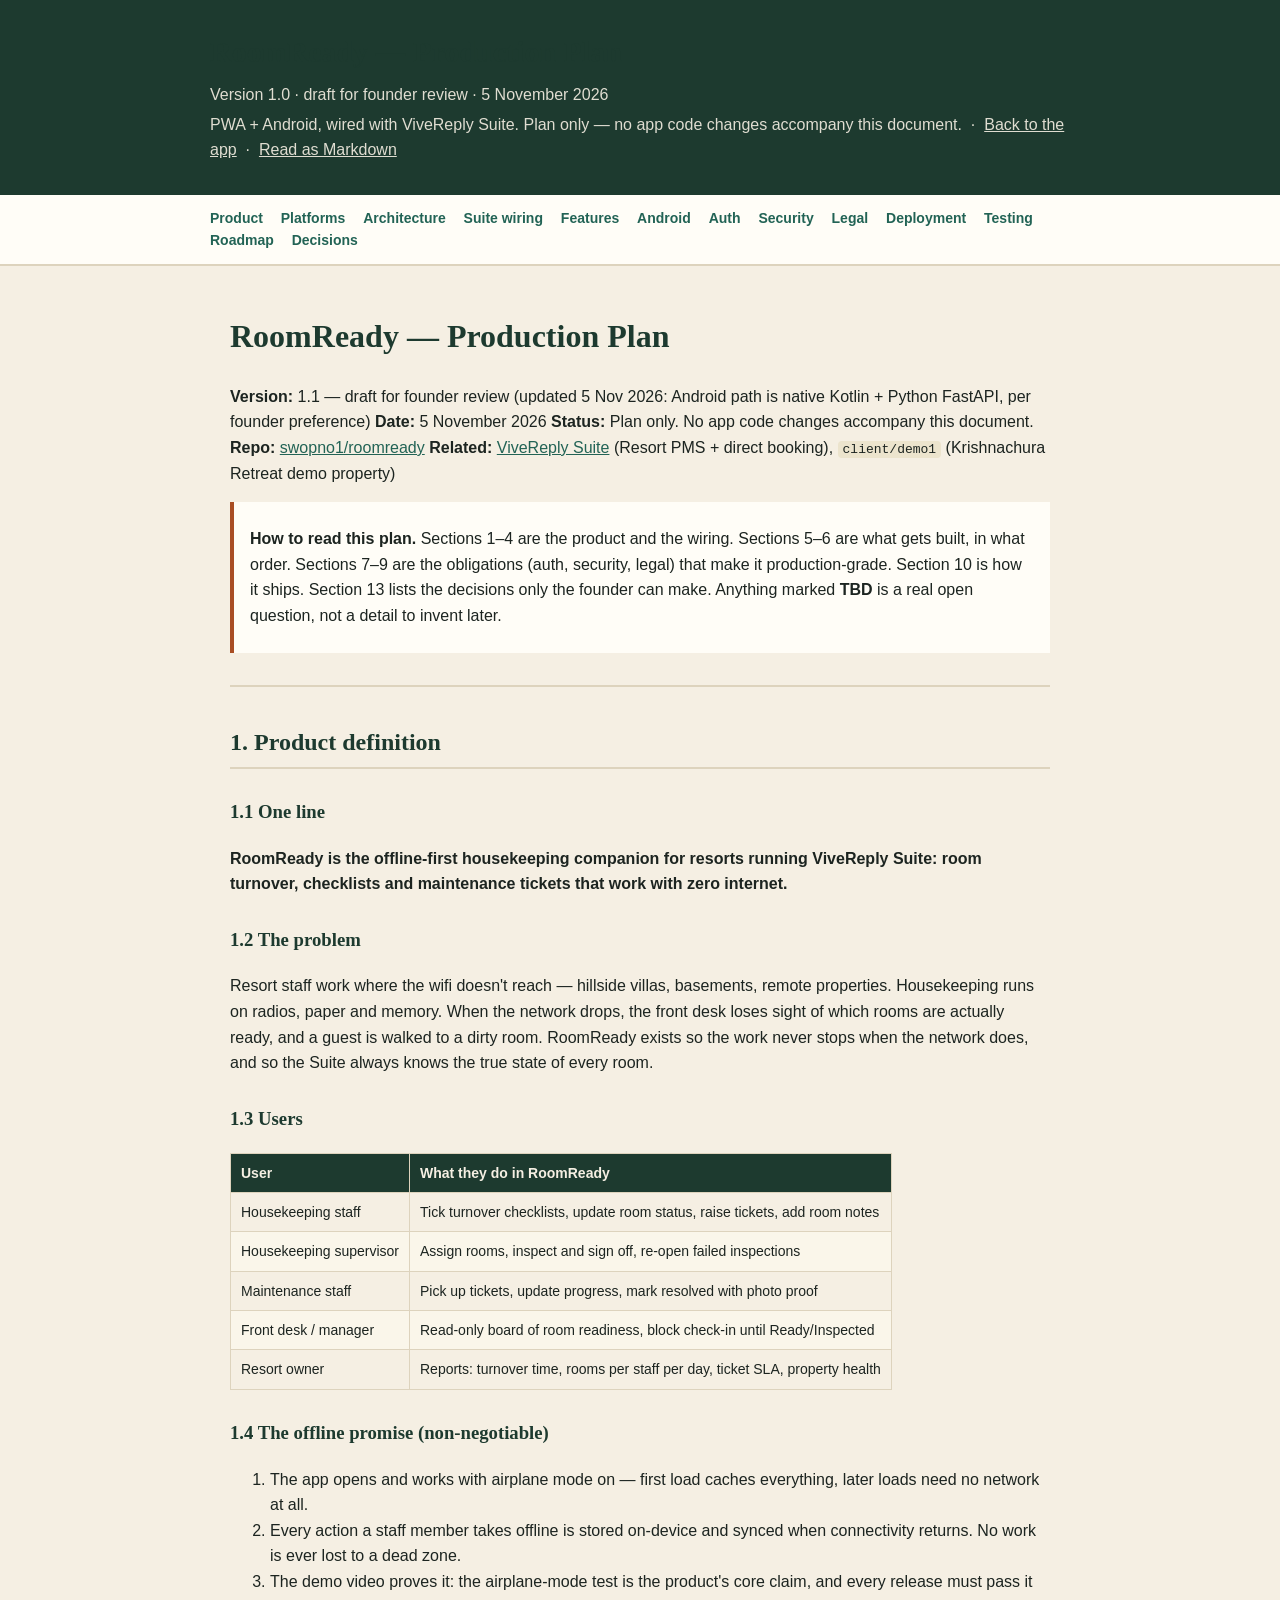
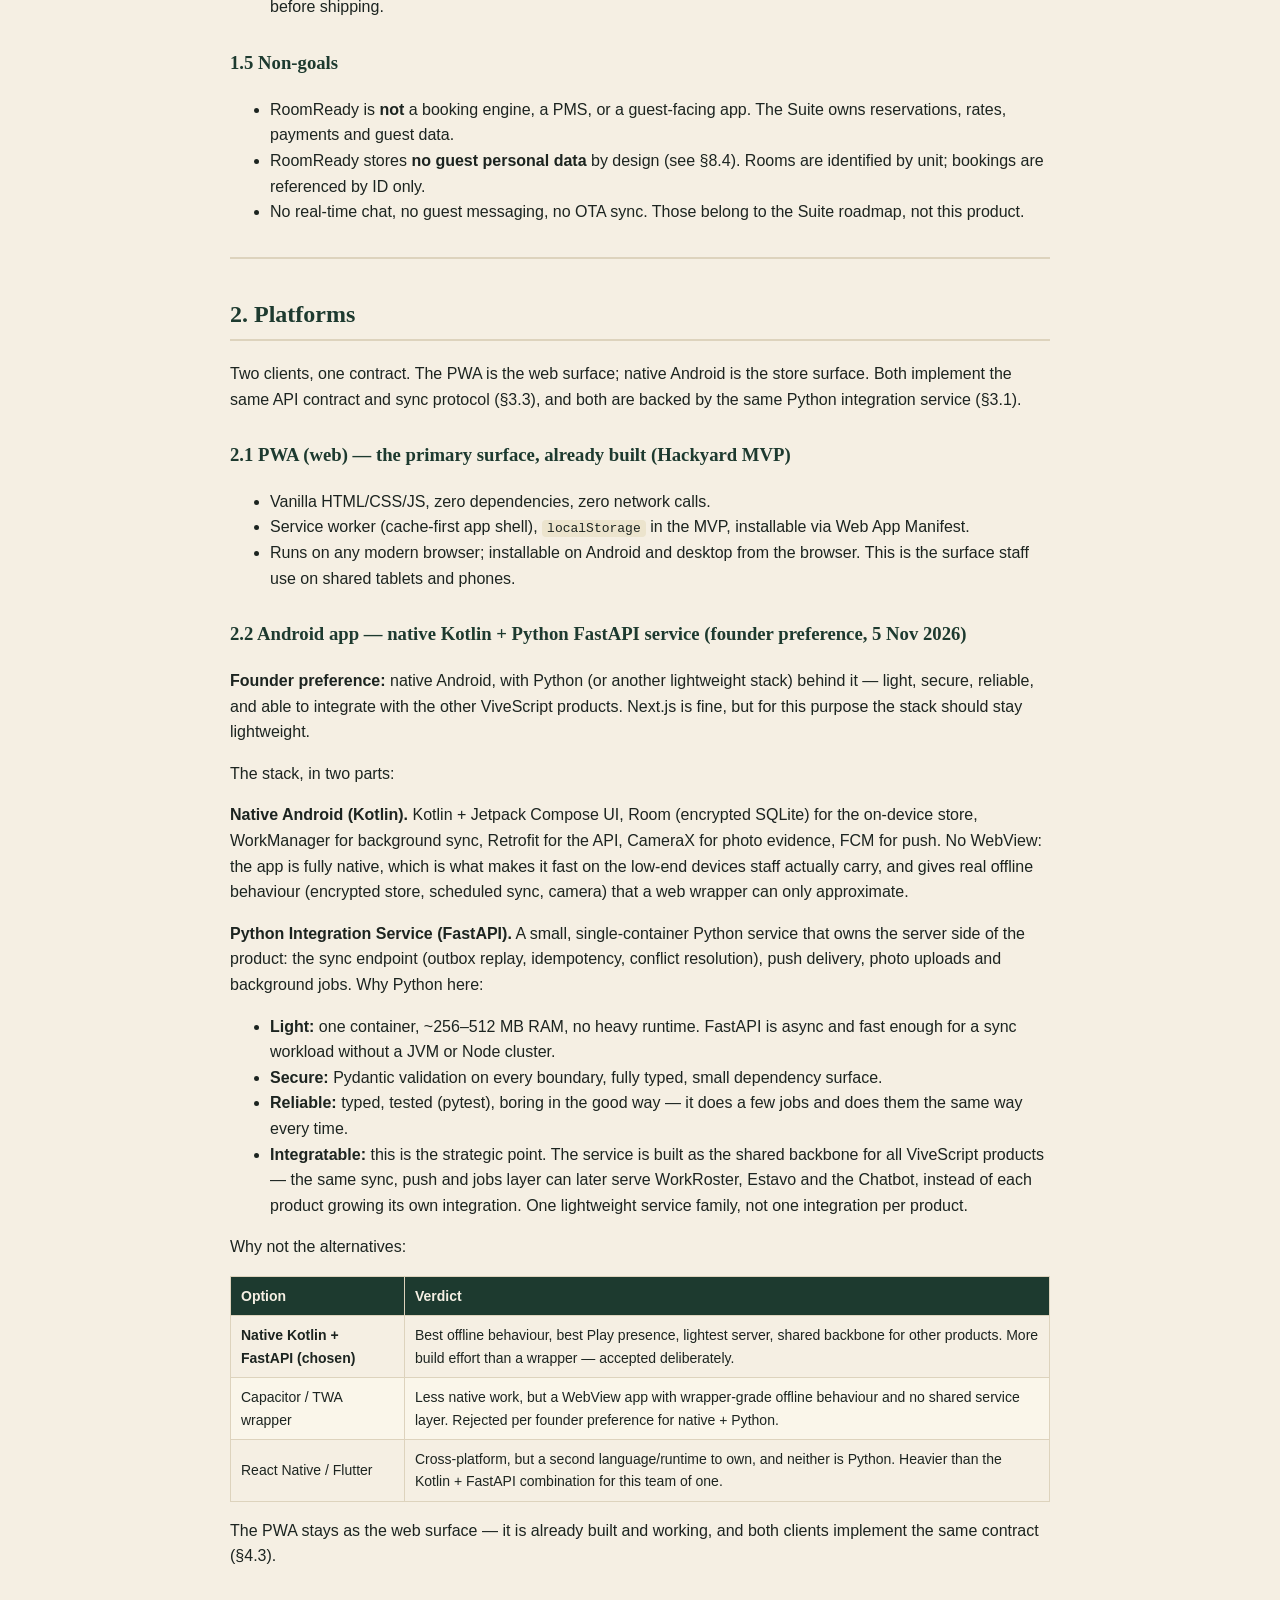
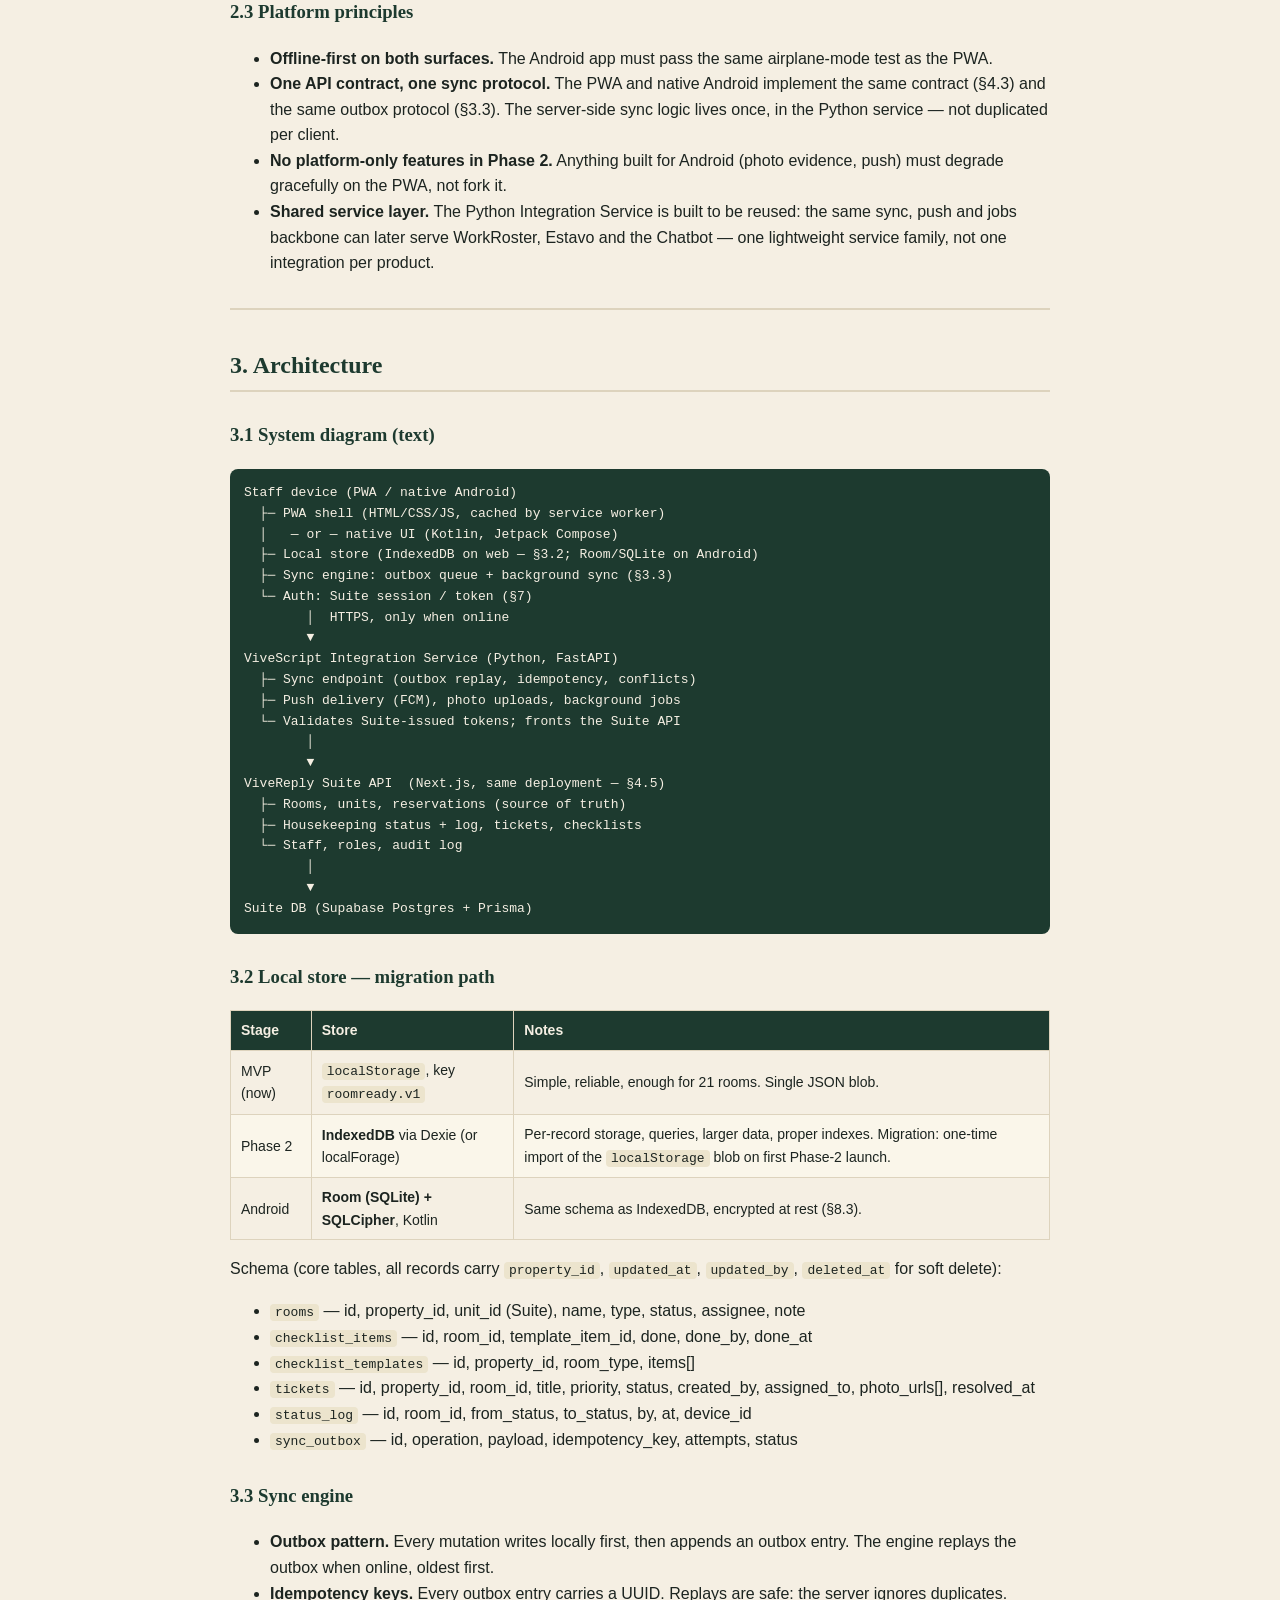
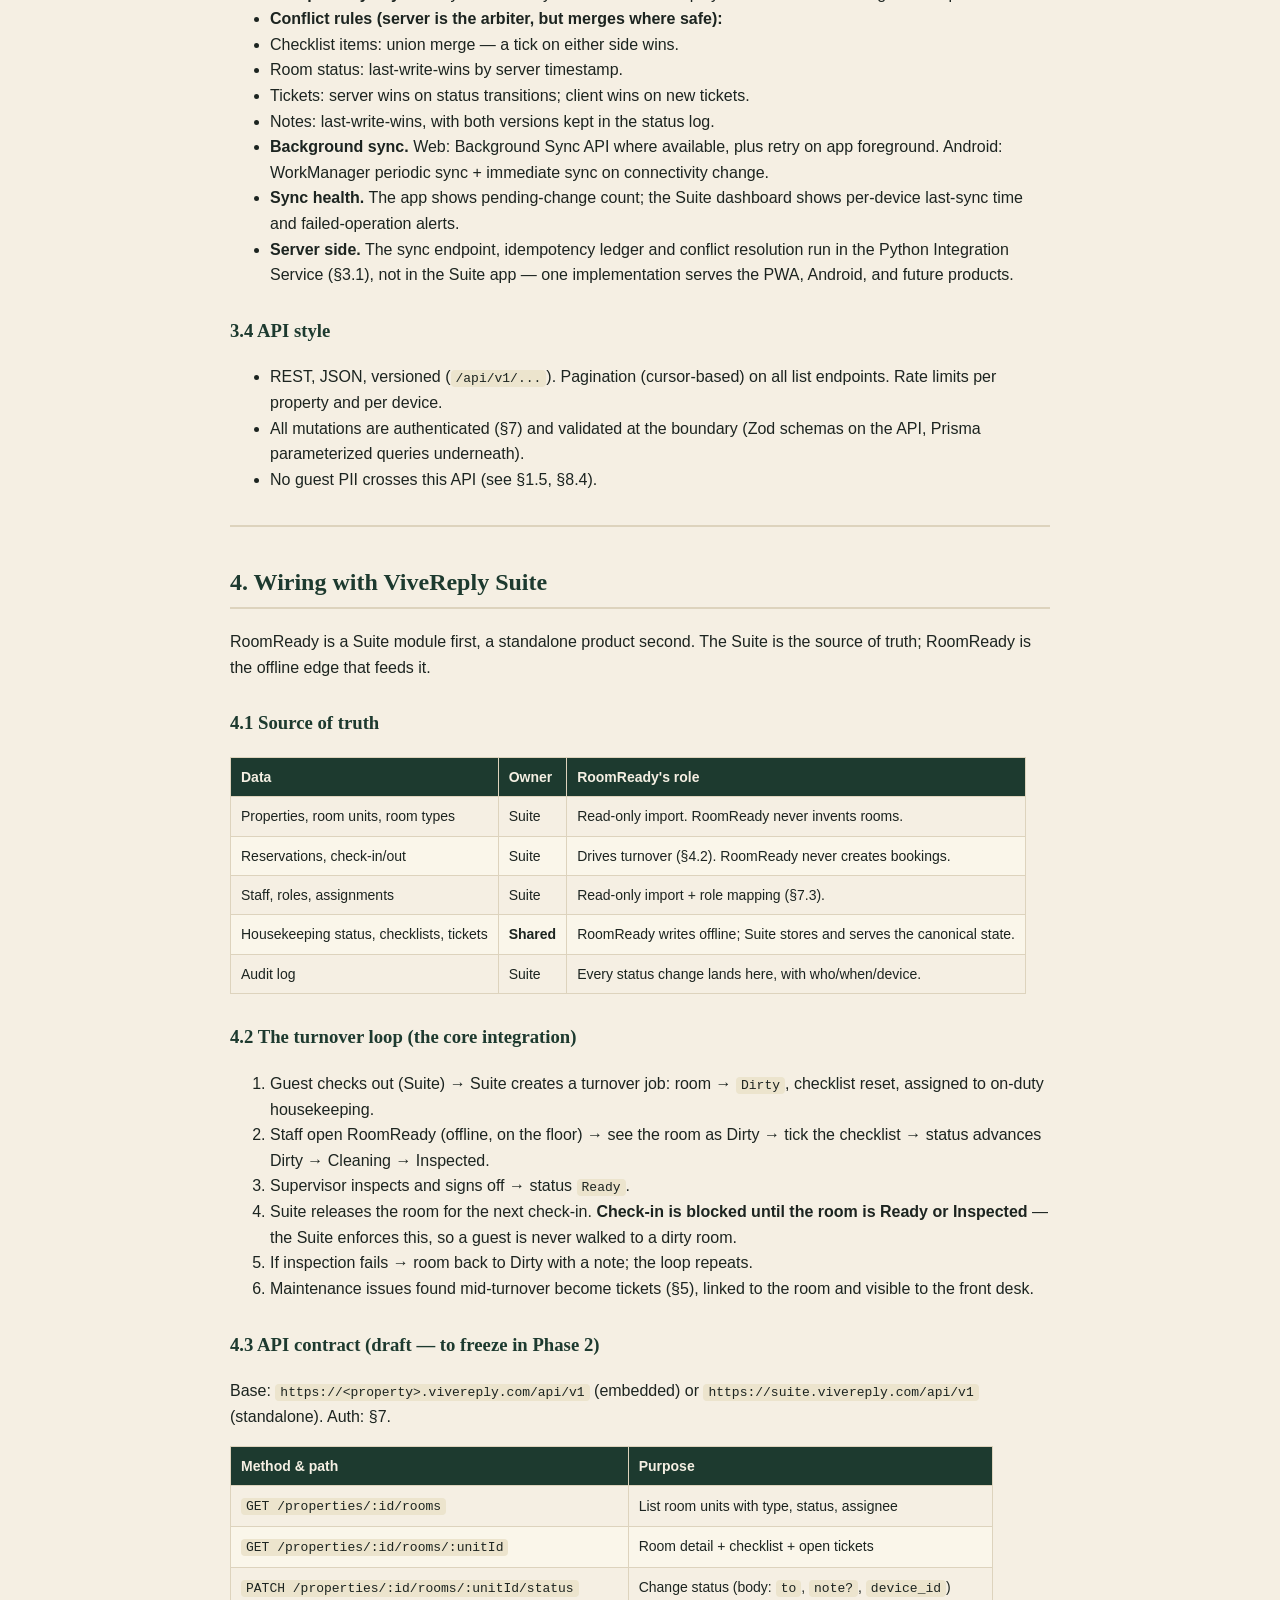
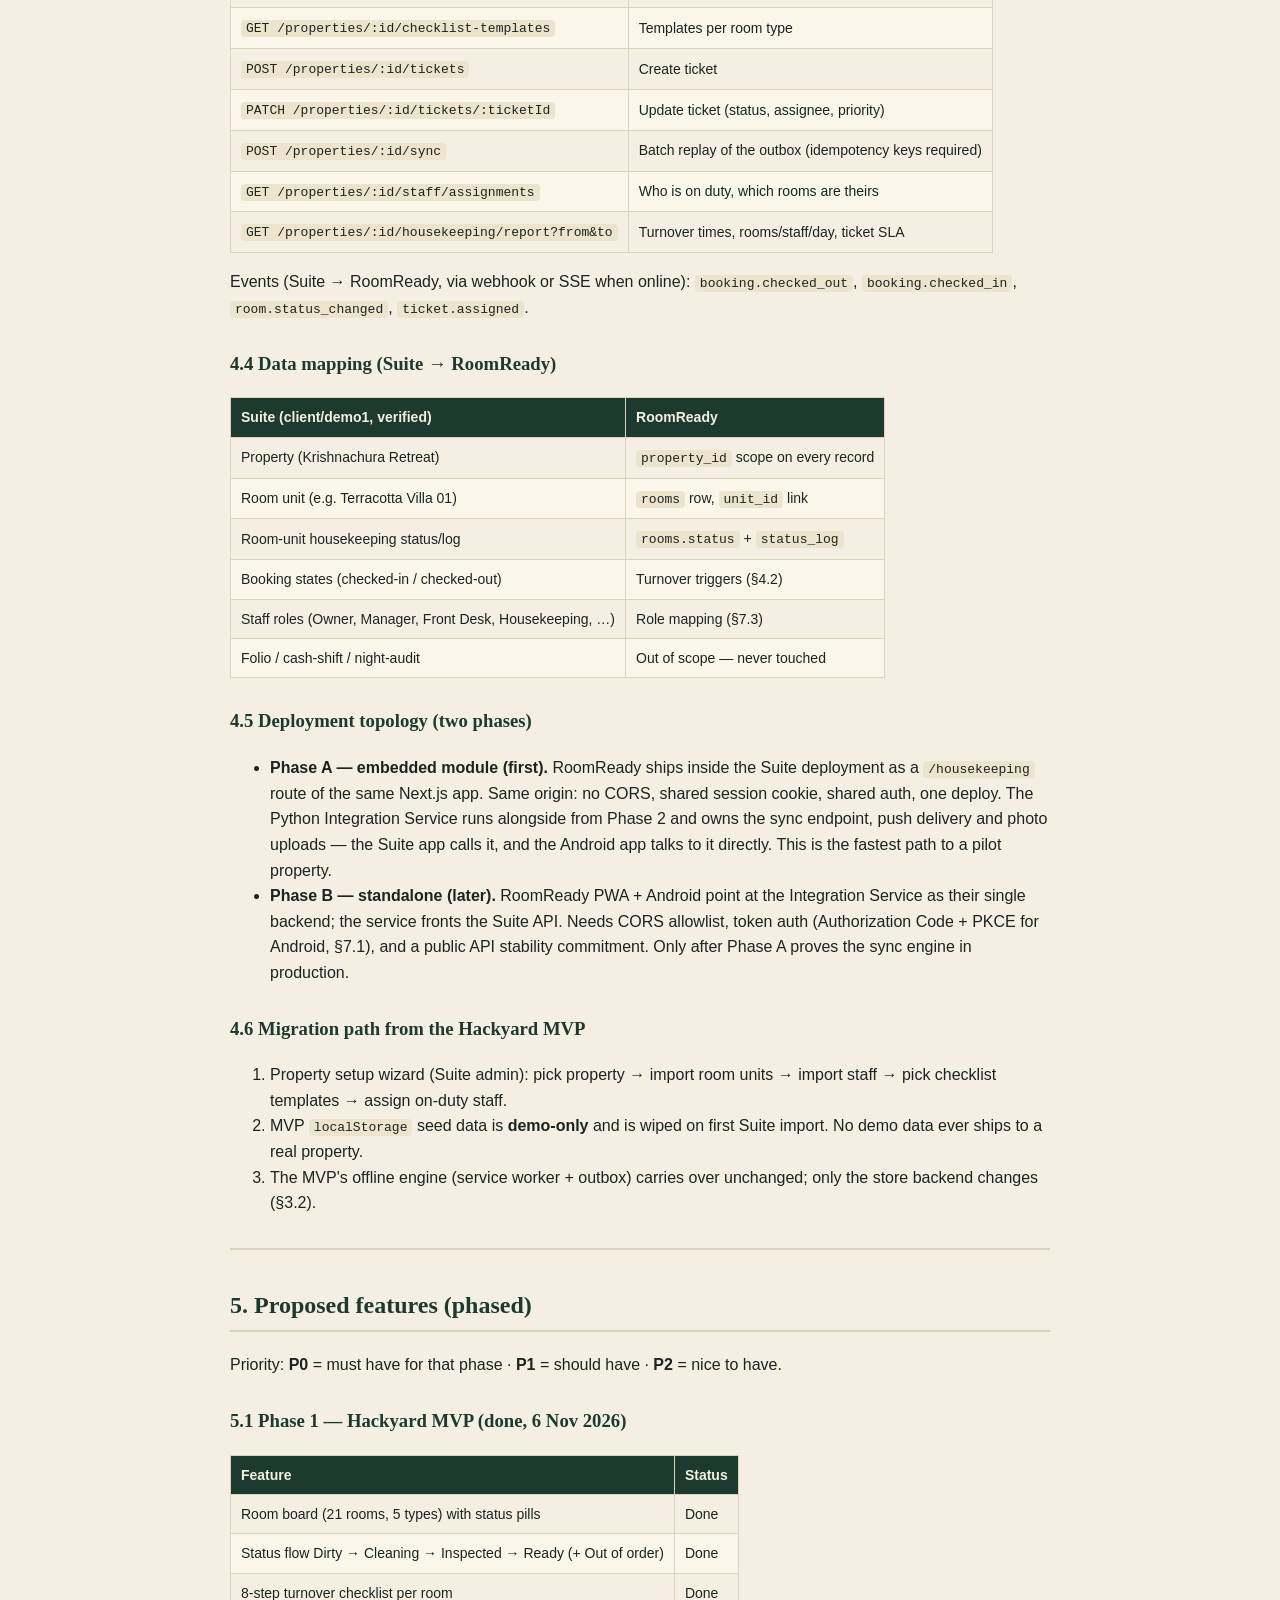
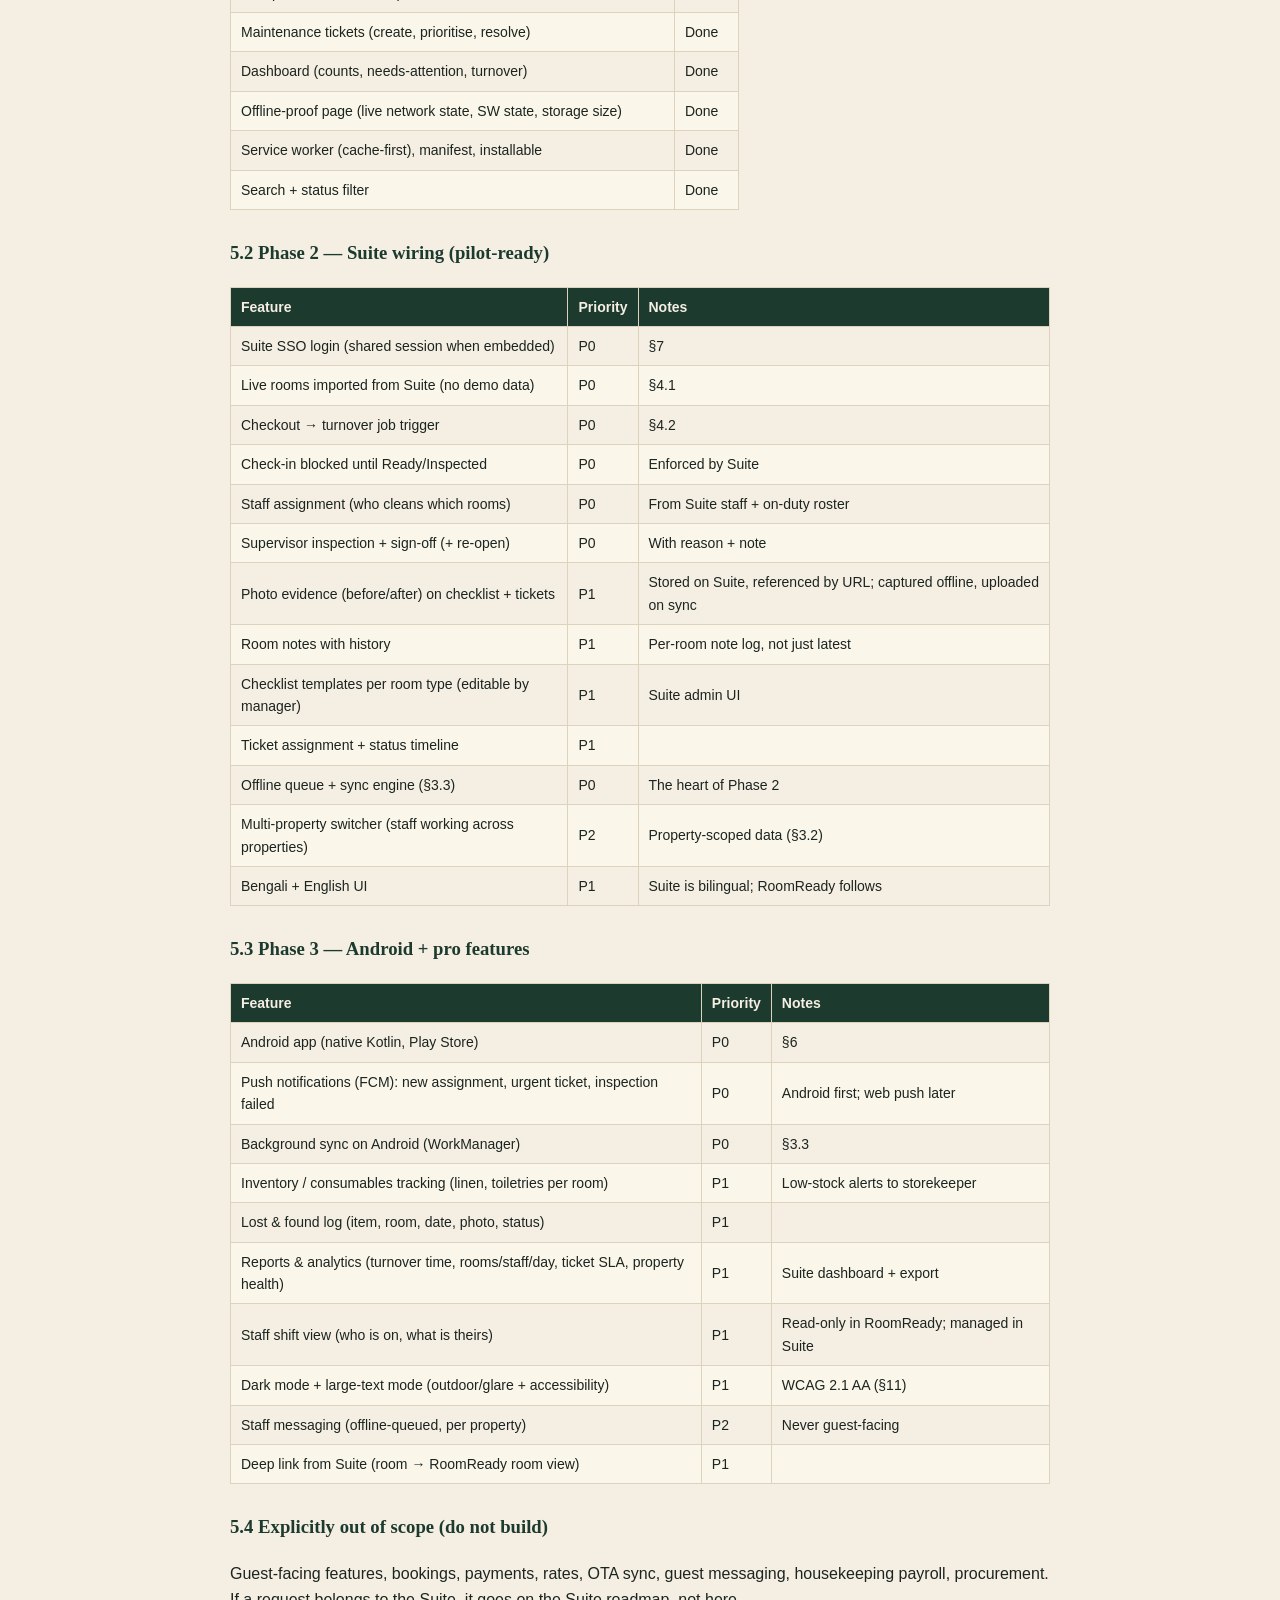
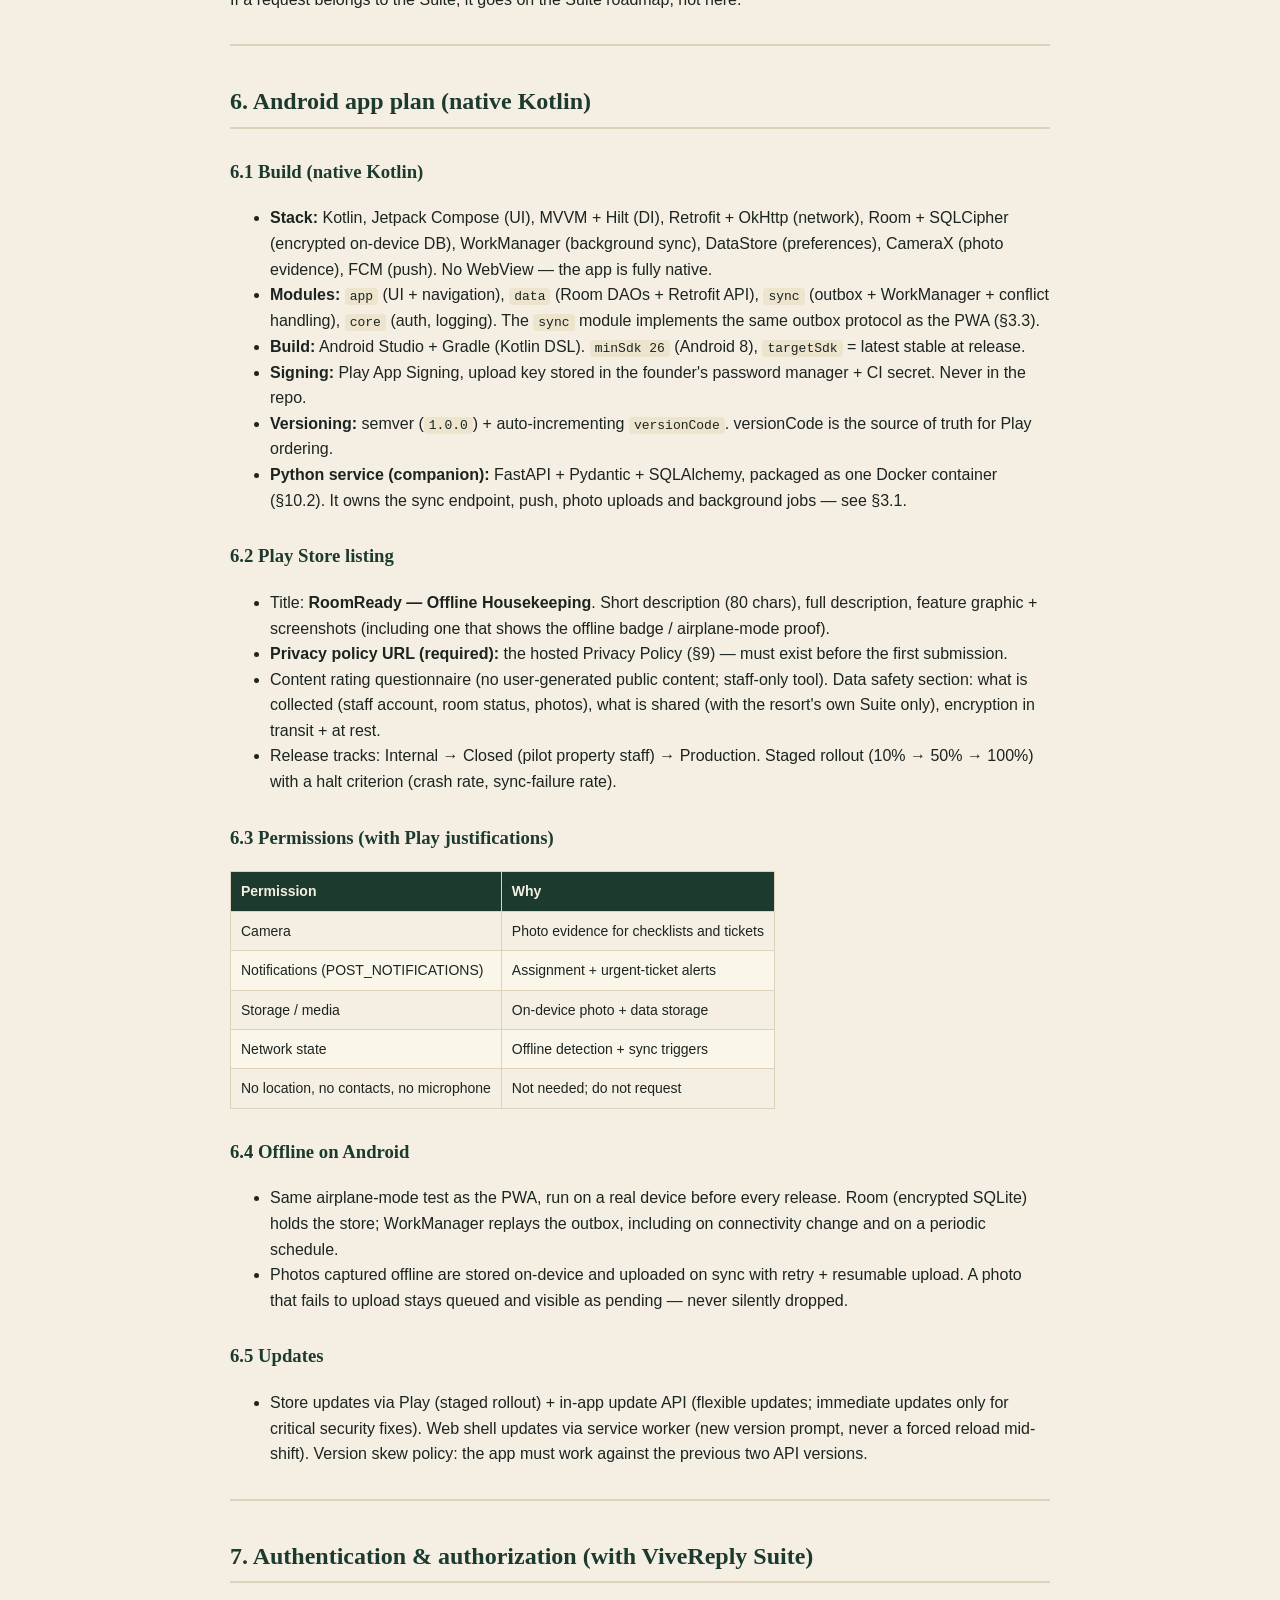
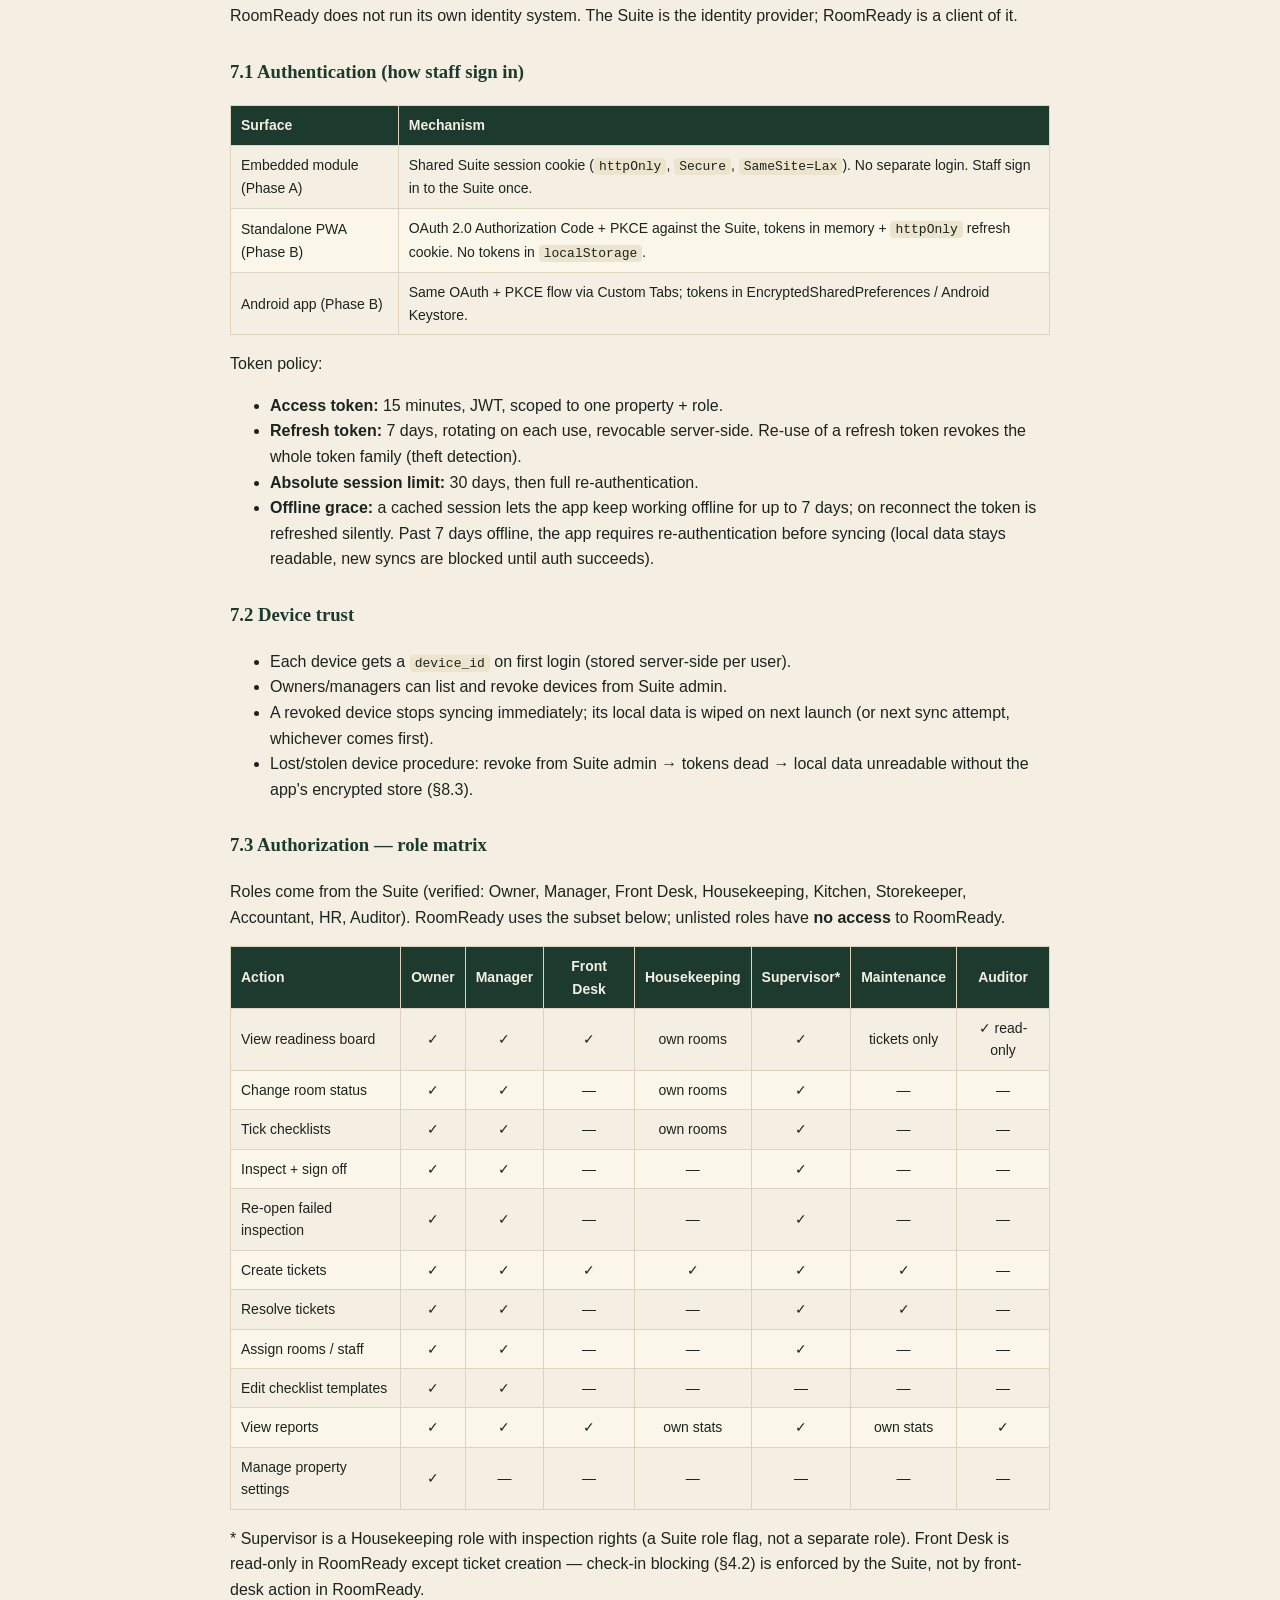
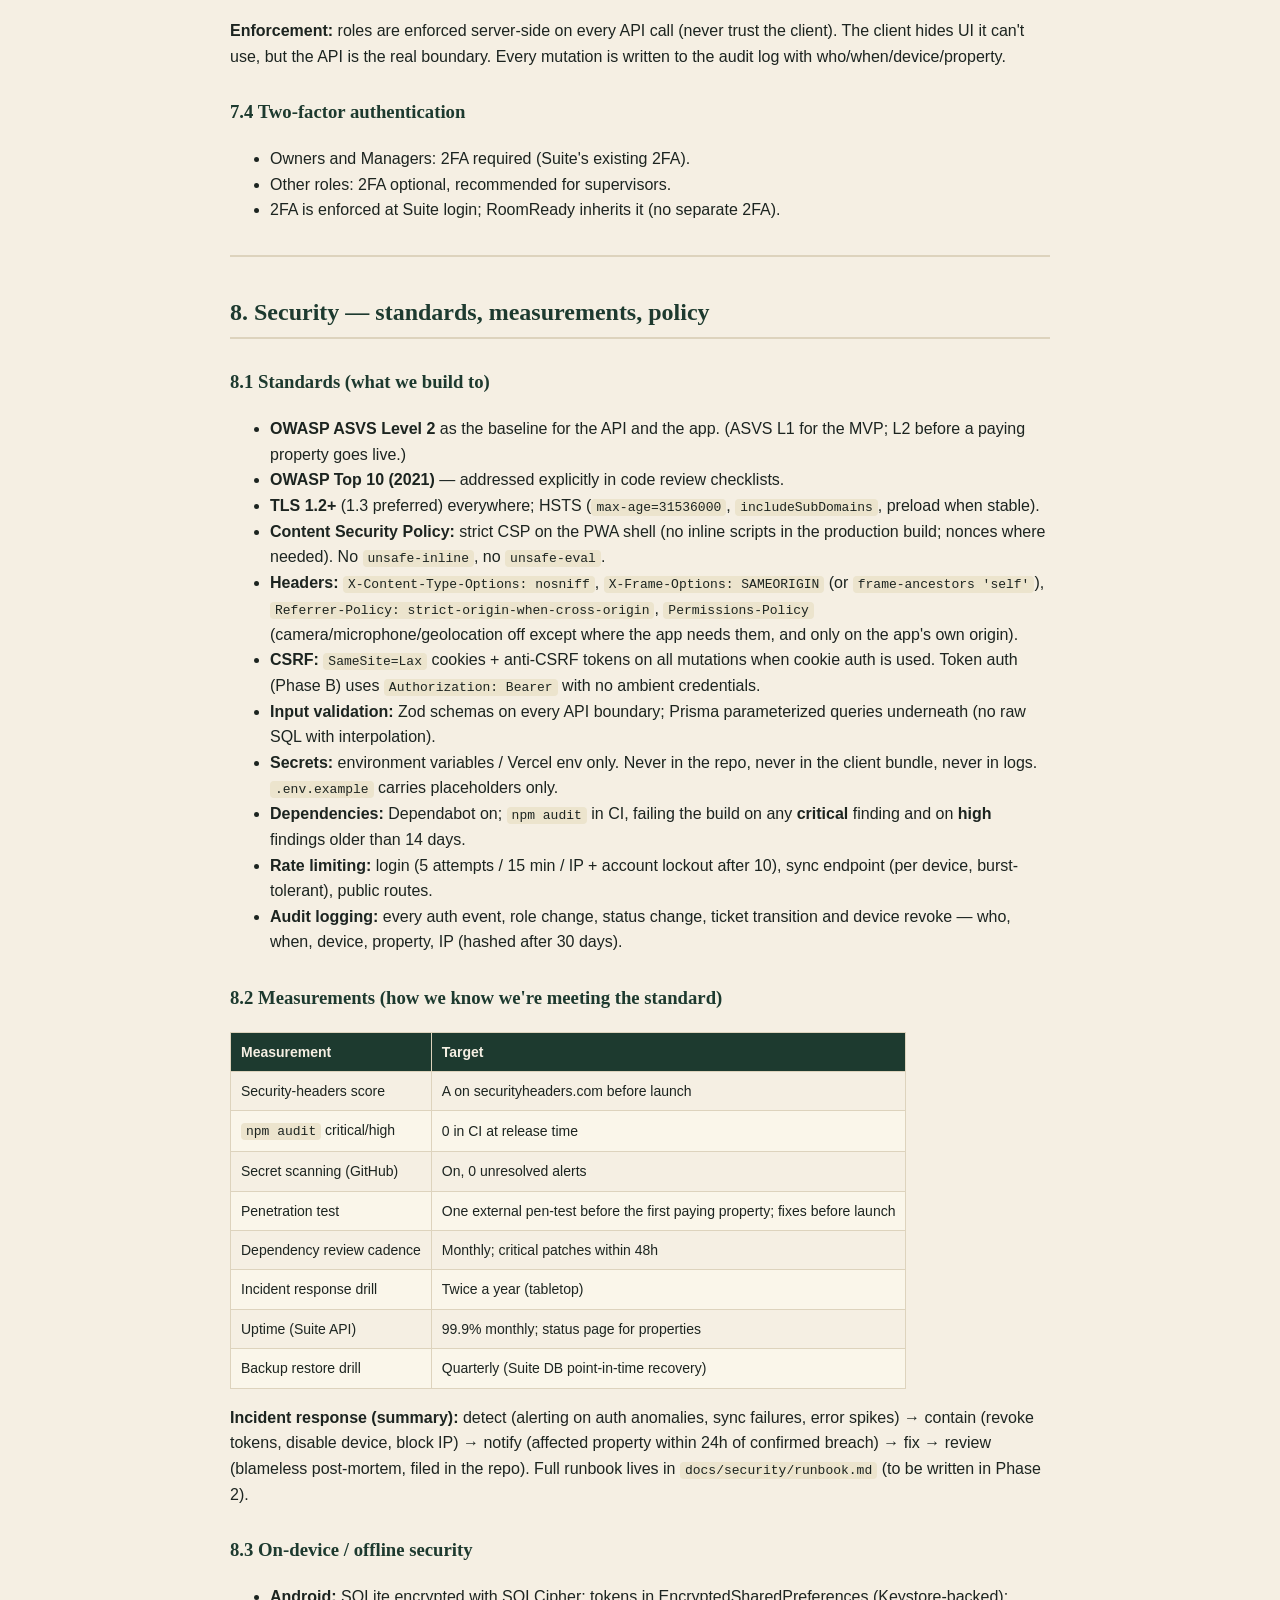
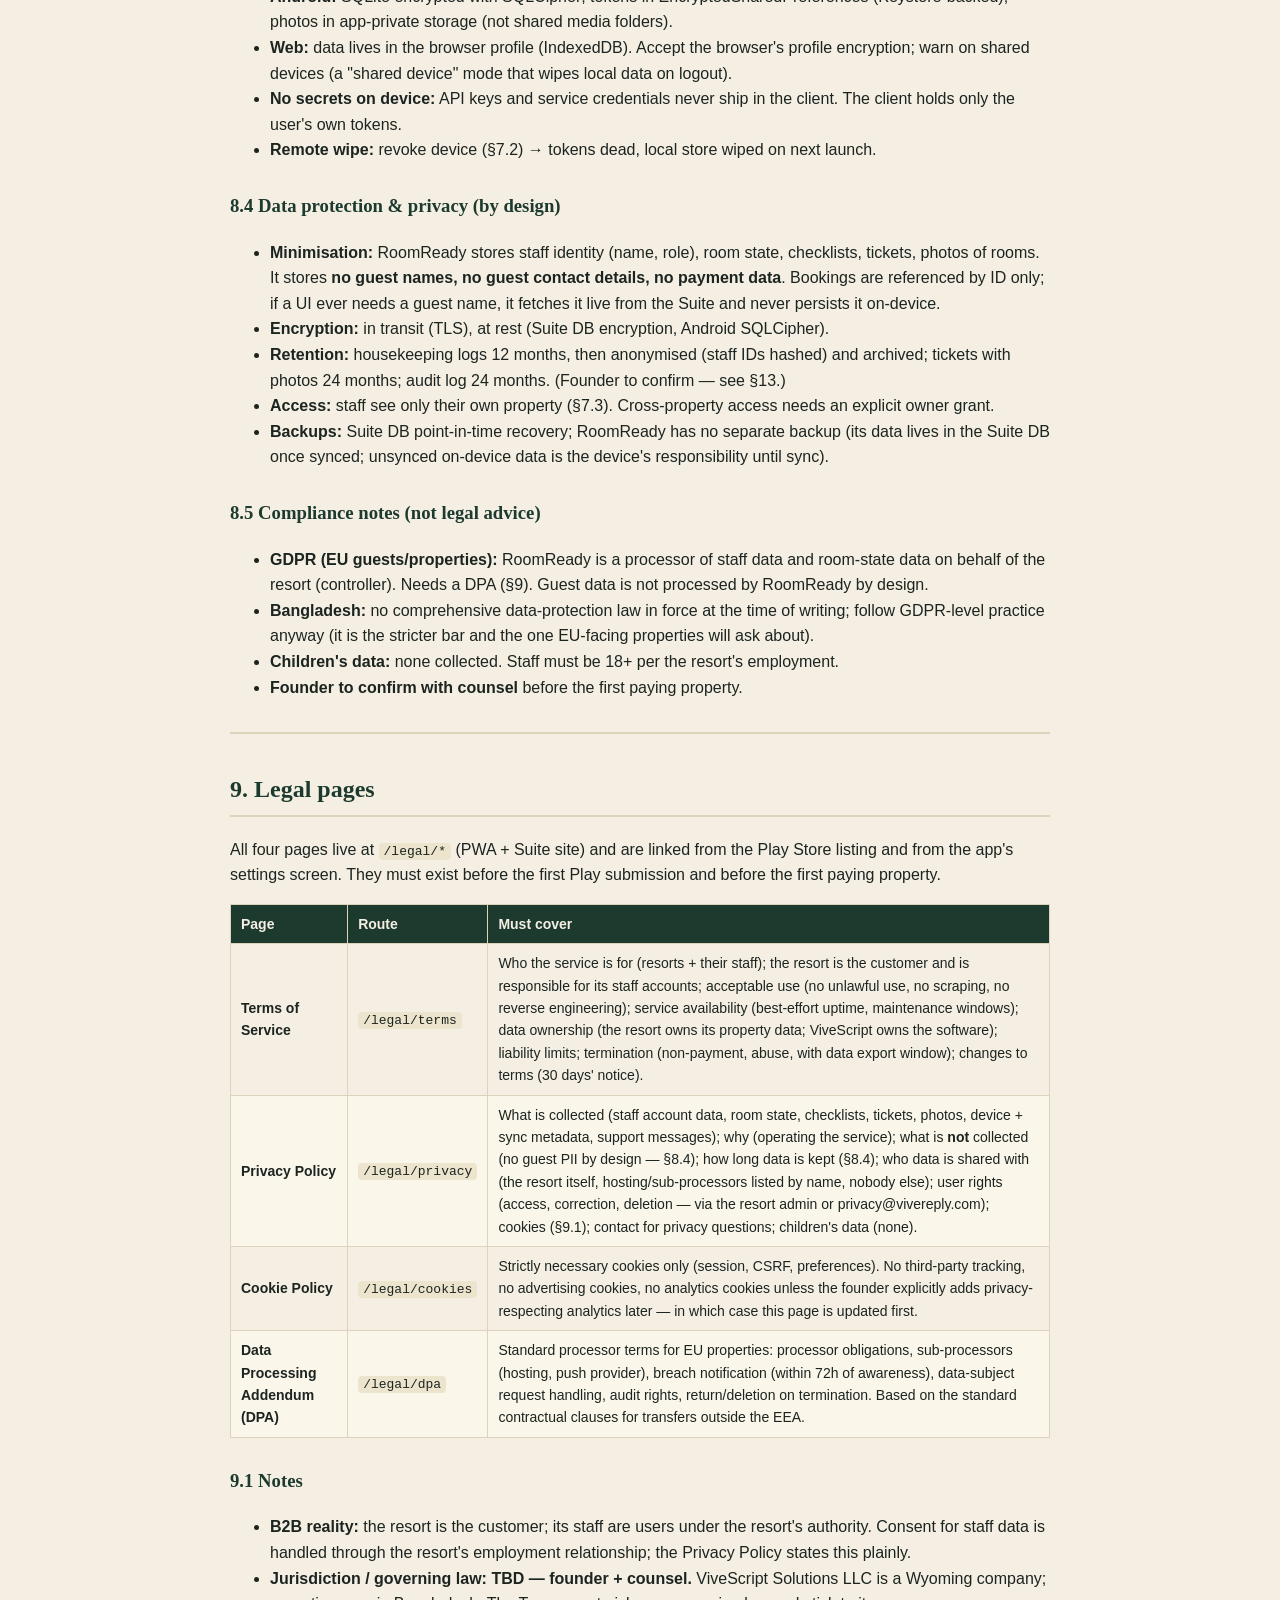
==== commit faeda3a0: "Docs: plan v1.1 — native Kotlin Android + Python FastAPI service (founder preference)" ====
--- a/docs/index.html
+++ b/docs/index.html
@@ -56,7 +56,8 @@
 <nav class="toc"><div class="wrap"><a href="#1-product-definition">Product</a> <a href="#2-platforms">Platforms</a> <a href="#3-architecture">Architecture</a> <a href="#4-wiring-with-vivereply-suite">Suite wiring</a> <a href="#5-proposed-features-phased">Features</a> <a href="#6-android-app-plan-capacitor">Android</a> <a href="#7-authentication--authorization-with-vivereply-suite">Auth</a> <a href="#8-security--standards-measurements-policy">Security</a> <a href="#9-legal-pages">Legal</a> <a href="#10-production-deployment">Deployment</a> <a href="#11-testing--qa">Testing</a> <a href="#12-roadmap--milestones">Roadmap</a> <a href="#13-decisions-needed-from-the-founder">Decisions</a></div></nav>
 <main>
 <h1 id="roomready-production-plan">RoomReady — Production Plan</h1>
-<p><strong>Version:</strong> 1.0 — draft for founder review
+<p><strong>Version:</strong> 1.1 — draft for founder review (updated 5 Nov 2026: Android path
+is native Kotlin + Python FastAPI, per founder preference)
 <strong>Date:</strong> 5 November 2026
 <strong>Status:</strong> Plan only. No app code changes accompany this document.
 <strong>Repo:</strong> <a href="https://github.com/swopno1/roomready">swopno1/roomready</a>
@@ -134,8 +135,9 @@
 </ul>
 <hr />
 <h2 id="2-platforms">2. Platforms</h2>
-<p>One codebase, two surfaces. The PWA is the product; Android is the same
-product in a store shell.</p>
+<p>Two clients, one contract. The PWA is the web surface; native Android is
+the store surface. Both implement the same API contract and sync protocol
+(§3.3), and both are backed by the same Python integration service (§3.1).</p>
 <h3 id="21-pwa-web-the-primary-surface-already-built-hackyard-mvp">2.1 PWA (web) — the primary surface, already built (Hackyard MVP)</h3>
 <ul>
 <li>Vanilla HTML/CSS/JS, zero dependencies, zero network calls.</li>
@@ -144,11 +146,36 @@
 <li>Runs on any modern browser; installable on Android and desktop from the
   browser. This is the surface staff use on shared tablets and phones.</li>
 </ul>
-<h3 id="22-android-app-capacitor-wrapper-recommended">2.2 Android app — Capacitor wrapper (recommended)</h3>
-<p><strong>Recommendation: Capacitor</strong> (capacitorjs.com) wrapping the existing PWA
-codebase. One codebase, one release train, native capabilities where the
-browser can't reach.</p>
-<p>Why Capacitor over the alternatives:</p>
+<h3 id="22-android-app-native-kotlin-python-fastapi-service-founder-preference-5-nov-2026">2.2 Android app — native Kotlin + Python FastAPI service (founder preference, 5 Nov 2026)</h3>
+<p><strong>Founder preference:</strong> native Android, with Python (or another lightweight
+stack) behind it — light, secure, reliable, and able to integrate with the
+other ViveScript products. Next.js is fine, but for this purpose the stack
+should stay lightweight.</p>
+<p>The stack, in two parts:</p>
+<p><strong>Native Android (Kotlin).</strong> Kotlin + Jetpack Compose UI, Room (encrypted
+SQLite) for the on-device store, WorkManager for background sync, Retrofit
+for the API, CameraX for photo evidence, FCM for push. No WebView: the app
+is fully native, which is what makes it fast on the low-end devices staff
+actually carry, and gives real offline behaviour (encrypted store, scheduled
+sync, camera) that a web wrapper can only approximate.</p>
+<p><strong>Python Integration Service (FastAPI).</strong> A small, single-container Python
+service that owns the server side of the product: the sync endpoint (outbox
+replay, idempotency, conflict resolution), push delivery, photo uploads and
+background jobs. Why Python here:</p>
+<ul>
+<li><strong>Light:</strong> one container, ~256–512 MB RAM, no heavy runtime. FastAPI is
+  async and fast enough for a sync workload without a JVM or Node cluster.</li>
+<li><strong>Secure:</strong> Pydantic validation on every boundary, fully typed, small
+  dependency surface.</li>
+<li><strong>Reliable:</strong> typed, tested (pytest), boring in the good way — it does a
+  few jobs and does them the same way every time.</li>
+<li><strong>Integratable:</strong> this is the strategic point. The service is built as
+  the shared backbone for all ViveScript products — the same sync, push
+  and jobs layer can later serve WorkRoster, Estavo and the Chatbot, instead
+  of each product growing its own integration. One lightweight service
+  family, not one integration per product.</li>
+</ul>
+<p>Why not the alternatives:</p>
 <table>
 <thead>
 <tr>
@@ -158,39 +185,52 @@
 </thead>
 <tbody>
 <tr>
-<td><strong>Capacitor (recommended)</strong></td>
-<td>Wraps the existing PWA as-is. Native plugins for SQLite (encrypted on-device DB), camera, push (FCM), background sync, secure storage. Play Store presence with a real APK/AAB. Smallest rewrite: the PWA stays the PWA.</td>
-</tr>
-<tr>
-<td>Trusted Web Activity (TWA)</td>
-<td>Lighter — the Play listing is essentially the PWA. But no SQLite, no background sync, no camera beyond the browser, and the Play experience is thinner. Fallback if Capacitor proves too heavy.</td>
-</tr>
-<tr>
-<td>React Native / Flutter rewrite</td>
-<td>Full native power, but a complete rewrite of a working product for no user-visible gain at this stage. Revisit only if the product outgrows the web model.</td>
-</tr>
-</tbody>
-</table>
-<p><strong>Founder decision (see §13):</strong> confirm Capacitor as the Android path, or
-choose TWA as the lighter first step.</p>
+<td><strong>Native Kotlin + FastAPI (chosen)</strong></td>
+<td>Best offline behaviour, best Play presence, lightest server, shared backbone for other products. More build effort than a wrapper — accepted deliberately.</td>
+</tr>
+<tr>
+<td>Capacitor / TWA wrapper</td>
+<td>Less native work, but a WebView app with wrapper-grade offline behaviour and no shared service layer. Rejected per founder preference for native + Python.</td>
+</tr>
+<tr>
+<td>React Native / Flutter</td>
+<td>Cross-platform, but a second language/runtime to own, and neither is Python. Heavier than the Kotlin + FastAPI combination for this team of one.</td>
+</tr>
+</tbody>
+</table>
+<p>The PWA stays as the web surface — it is already built and working, and
+both clients implement the same contract (§4.3).</p>
 <h3 id="23-platform-principles">2.3 Platform principles</h3>
 <ul>
 <li><strong>Offline-first on both surfaces.</strong> The Android app must pass the same
   airplane-mode test as the PWA.</li>
-<li><strong>One data model, one sync engine.</strong> Web and Android share the store and
-  the sync protocol (§3.3). A fix in one ships in both.</li>
+<li><strong>One API contract, one sync protocol.</strong> The PWA and native Android
+  implement the same contract (§4.3) and the same outbox protocol (§3.3).
+  The server-side sync logic lives once, in the Python service — not
+  duplicated per client.</li>
 <li><strong>No platform-only features in Phase 2.</strong> Anything built for Android
   (photo evidence, push) must degrade gracefully on the PWA, not fork it.</li>
+<li><strong>Shared service layer.</strong> The Python Integration Service is built to be
+  reused: the same sync, push and jobs backbone can later serve WorkRoster,
+  Estavo and the Chatbot — one lightweight service family, not one
+  integration per product.</li>
 </ul>
 <hr />
 <h2 id="3-architecture">3. Architecture</h2>
 <h3 id="31-system-diagram-text">3.1 System diagram (text)</h3>
-<pre><code>Staff device (PWA / Android)
-  ├─ App shell (HTML/CSS/JS, cached by service worker)
-  ├─ Local store (IndexedDB — §3.2; localStorage in MVP)
+<pre><code>Staff device (PWA / native Android)
+  ├─ PWA shell (HTML/CSS/JS, cached by service worker)
+  │   — or — native UI (Kotlin, Jetpack Compose)
+  ├─ Local store (IndexedDB on web — §3.2; Room/SQLite on Android)
   ├─ Sync engine: outbox queue + background sync (§3.3)
   └─ Auth: Suite session / token (§7)
         │  HTTPS, only when online
+        ▼
+ViveScript Integration Service (Python, FastAPI)
+  ├─ Sync endpoint (outbox replay, idempotency, conflicts)
+  ├─ Push delivery (FCM), photo uploads, background jobs
+  └─ Validates Suite-issued tokens; fronts the Suite API
+        │
         ▼
 ViveReply Suite API  (Next.js, same deployment — §4.5)
   ├─ Rooms, units, reservations (source of truth)
@@ -222,7 +262,7 @@
 </tr>
 <tr>
 <td>Android</td>
-<td><strong>SQLite</strong> via Capacitor SQLite plugin, SQLCipher encryption</td>
+<td><strong>Room (SQLite) + SQLCipher</strong>, Kotlin</td>
 <td>Same schema as IndexedDB, encrypted at rest (§8.3).</td>
 </tr>
 </tbody>
@@ -255,6 +295,10 @@
   connectivity change.</li>
 <li><strong>Sync health.</strong> The app shows pending-change count; the Suite dashboard
   shows per-device last-sync time and failed-operation alerts.</li>
+<li><strong>Server side.</strong> The sync endpoint, idempotency ledger and conflict
+  resolution run in the Python Integration Service (§3.1), not in the
+  Suite app — one implementation serves the PWA, Android, and future
+  products.</li>
 </ul>
 <h3 id="34-api-style">3.4 API style</h3>
 <ul>
@@ -410,12 +454,16 @@
 <ul>
 <li><strong>Phase A — embedded module (first).</strong> RoomReady ships inside the Suite
   deployment as a <code>/housekeeping</code> route of the same Next.js app. Same
-  origin: no CORS, shared session cookie, shared auth, one deploy. This is
-  the fastest path to a pilot property.</li>
+  origin: no CORS, shared session cookie, shared auth, one deploy. The
+  Python Integration Service runs alongside from Phase 2 and owns the sync
+  endpoint, push delivery and photo uploads — the Suite app calls it, and
+  the Android app talks to it directly. This is the fastest path to a
+  pilot property.</li>
 <li><strong>Phase B — standalone (later).</strong> RoomReady PWA + Android point at the
-  Suite API from their own origin. Needs CORS allowlist, token auth
-  (Authorization Code + PKCE for Android, §7.1), and a public API stability
-  commitment. Only after Phase A proves the sync engine in production.</li>
+  Integration Service as their single backend; the service fronts the
+  Suite API. Needs CORS allowlist, token auth (Authorization Code + PKCE
+  for Android, §7.1), and a public API stability commitment. Only after
+  Phase A proves the sync engine in production.</li>
 </ul>
 <h3 id="46-migration-path-from-the-hackyard-mvp">4.6 Migration path from the Hackyard MVP</h3>
 <ol>
@@ -561,7 +609,7 @@
 </thead>
 <tbody>
 <tr>
-<td>Android app (Capacitor, Play Store)</td>
+<td>Android app (native Kotlin, Play Store)</td>
 <td>P0</td>
 <td>§6</td>
 </tr>
@@ -617,21 +665,25 @@
 messaging, housekeeping payroll, procurement. If a request belongs to the
 Suite, it goes on the Suite roadmap, not here.</p>
 <hr />
-<h2 id="6-android-app-plan-capacitor">6. Android app plan (Capacitor)</h2>
-<h3 id="61-build">6.1 Build</h3>
-<ul>
-<li><strong>Stack:</strong> the existing PWA codebase + <code>@capacitor/core</code>, <code>@capacitor/cli</code>,
-  <code>@capacitor/android</code>. No framework rewrite.</li>
-<li><strong>Plugins:</strong> Storage/SQLite (<code>@capacitor-community/sqlite</code>, SQLCipher),
-  Camera, PushNotifications (FCM), Network, BackgroundSync/WorkManager,
-  App (deep links), Haptics, Secure Storage
-  (<code>@capacitor/secure-storage-plugin</code> / EncryptedSharedPreferences).</li>
-<li><strong>Build:</strong> Android Studio + Gradle, <code>npx cap sync</code> after each web build.
-  <code>minSdk 26</code> (Android 8), <code>targetSdk</code> = latest stable at release.</li>
+<h2 id="6-android-app-plan-native-kotlin">6. Android app plan (native Kotlin)</h2>
+<h3 id="61-build-native-kotlin">6.1 Build (native Kotlin)</h3>
+<ul>
+<li><strong>Stack:</strong> Kotlin, Jetpack Compose (UI), MVVM + Hilt (DI), Retrofit +
+  OkHttp (network), Room + SQLCipher (encrypted on-device DB), WorkManager
+  (background sync), DataStore (preferences), CameraX (photo evidence),
+  FCM (push). No WebView — the app is fully native.</li>
+<li><strong>Modules:</strong> <code>app</code> (UI + navigation), <code>data</code> (Room DAOs + Retrofit API),
+  <code>sync</code> (outbox + WorkManager + conflict handling), <code>core</code> (auth, logging).
+  The <code>sync</code> module implements the same outbox protocol as the PWA (§3.3).</li>
+<li><strong>Build:</strong> Android Studio + Gradle (Kotlin DSL). <code>minSdk 26</code>
+  (Android 8), <code>targetSdk</code> = latest stable at release.</li>
 <li><strong>Signing:</strong> Play App Signing, upload key stored in the founder's password
   manager + CI secret. Never in the repo.</li>
 <li><strong>Versioning:</strong> semver (<code>1.0.0</code>) + auto-incrementing <code>versionCode</code>.
   versionCode is the source of truth for Play ordering.</li>
+<li><strong>Python service (companion):</strong> FastAPI + Pydantic + SQLAlchemy,
+  packaged as one Docker container (§10.2). It owns the sync endpoint,
+  push, photo uploads and background jobs — see §3.1.</li>
 </ul>
 <h3 id="62-play-store-listing">6.2 Play Store listing</h3>
 <ul>
@@ -682,16 +734,19 @@
 <h3 id="64-offline-on-android">6.4 Offline on Android</h3>
 <ul>
 <li>Same airplane-mode test as the PWA, run on a real device before every
-  release. SQLite holds the store; WorkManager replays the outbox.</li>
+  release. Room (encrypted SQLite) holds the store; WorkManager replays
+  the outbox, including on connectivity change and on a periodic schedule.</li>
 <li>Photos captured offline are stored on-device and uploaded on sync with
   retry + resumable upload. A photo that fails to upload stays queued and
   visible as pending — never silently dropped.</li>
 </ul>
 <h3 id="65-updates">6.5 Updates</h3>
 <ul>
-<li>Store updates via Play (staged rollout). Web shell updates via service
-  worker (new version prompt, never a forced reload mid-shift). Version
-  skew policy: the app must work against the previous two API versions.</li>
+<li>Store updates via Play (staged rollout) + in-app update API (flexible
+  updates; immediate updates only for critical security fixes). Web shell
+  updates via service worker (new version prompt, never a forced reload
+  mid-shift). Version skew policy: the app must work against the previous
+  two API versions.</li>
 </ul>
 <hr />
 <h2 id="7-authentication-authorization-with-vivereply-suite">7. Authentication &amp; authorization (with ViveReply Suite)</h2>
@@ -1093,11 +1148,17 @@
   project in Phase B). Immutable deploys, instant rollback, preview URL per
   PR.</li>
 <li><strong>API + DB:</strong> the Suite's existing deployment (Next.js + Supabase
-  Postgres + Prisma). No new backend service in Phase A.</li>
+  Postgres + Prisma).</li>
+<li><strong>Integration Service (Python/FastAPI):</strong> one Docker container on a
+  lightweight host (Render, Fly.io or a small VPS — founder to pick, §13).
+  ~256–512 MB RAM is enough: it is stateless except for its small sync
+  ledger (Postgres) and a Redis queue for background jobs. Health endpoint</li>
+<li>zero-downtime deploys; logs shipped to the same sink as the Suite.</li>
 <li><strong>Android:</strong> Play Internal track on every tagged release; promotion is
   manual (closed → production).</li>
-<li><strong>CI (GitHub Actions) on every PR:</strong> lint, typecheck, unit tests, E2E
-  (Playwright — including an offline-mode run), <code>npm audit</code>, secret scan.
+<li><strong>CI (GitHub Actions) on every PR:</strong> web — lint, typecheck, unit tests,
+  E2E (Playwright — including an offline-mode run), <code>npm audit</code>, secret
+  scan; Python — ruff, mypy, pytest; Android — Gradle lint, unit tests.
   <code>main</code> deploys to staging automatically; production is a manual approval.</li>
 <li><strong>Caching rules:</strong> app shell + static assets immutable (<code>max-age=1y</code>,
   content-hashed); API responses <code>no-store</code>; service-worker updates prompt
@@ -1235,15 +1296,19 @@
 </tr>
 <tr>
 <td>Dec 2026</td>
-<td>Phase 2 build: Suite wiring, sync engine, IndexedDB migration, pilot setup</td>
+<td>Phase 2 build: Suite wiring, Python Integration Service, sync engine, IndexedDB migration, pilot setup</td>
 </tr>
 <tr>
 <td>Jan 2027</td>
-<td>Pilot at Krishnachura Retreat (staff UAT week) + Android beta (closed track)</td>
+<td>Pilot at Krishnachura Retreat (staff UAT week, PWA) + native Android build</td>
 </tr>
 <tr>
 <td>Feb 2027</td>
-<td>Production launch (PWA + Android) for Suite properties</td>
+<td>Android beta (closed track) + production launch (PWA) for Suite properties</td>
+</tr>
+<tr>
+<td>Mar 2027</td>
+<td>Android production launch (staged rollout)</td>
 </tr>
 </tbody>
 </table>
@@ -1252,7 +1317,12 @@
 <hr />
 <h2 id="13-decisions-needed-from-the-founder">13. Decisions needed from the founder</h2>
 <ul>
-<li>[ ] <strong>Android path:</strong> Capacitor (recommended, §2.2) or TWA (lighter)?</li>
+<li>[x] <strong>Android path:</strong> native Kotlin + Python FastAPI — <strong>confirmed by
+      founder 5 Nov 2026</strong> (light, secure, reliable, integratable with
+      other products).</li>
+<li>[ ] <strong>Integration Service hosting:</strong> Render, Fly.io, or a small VPS?</li>
+<li>[ ] <strong>Integration Service repo:</strong> separate repo (recommended — shared
+      across products) or inside the Suite repo?</li>
 <li>[ ] <strong>Deployment topology:</strong> embedded Suite module first (recommended,
       §4.5) or standalone from day one?</li>
 <li>[ ] <strong>Business model:</strong> bundled with Suite, or a subscription add-on
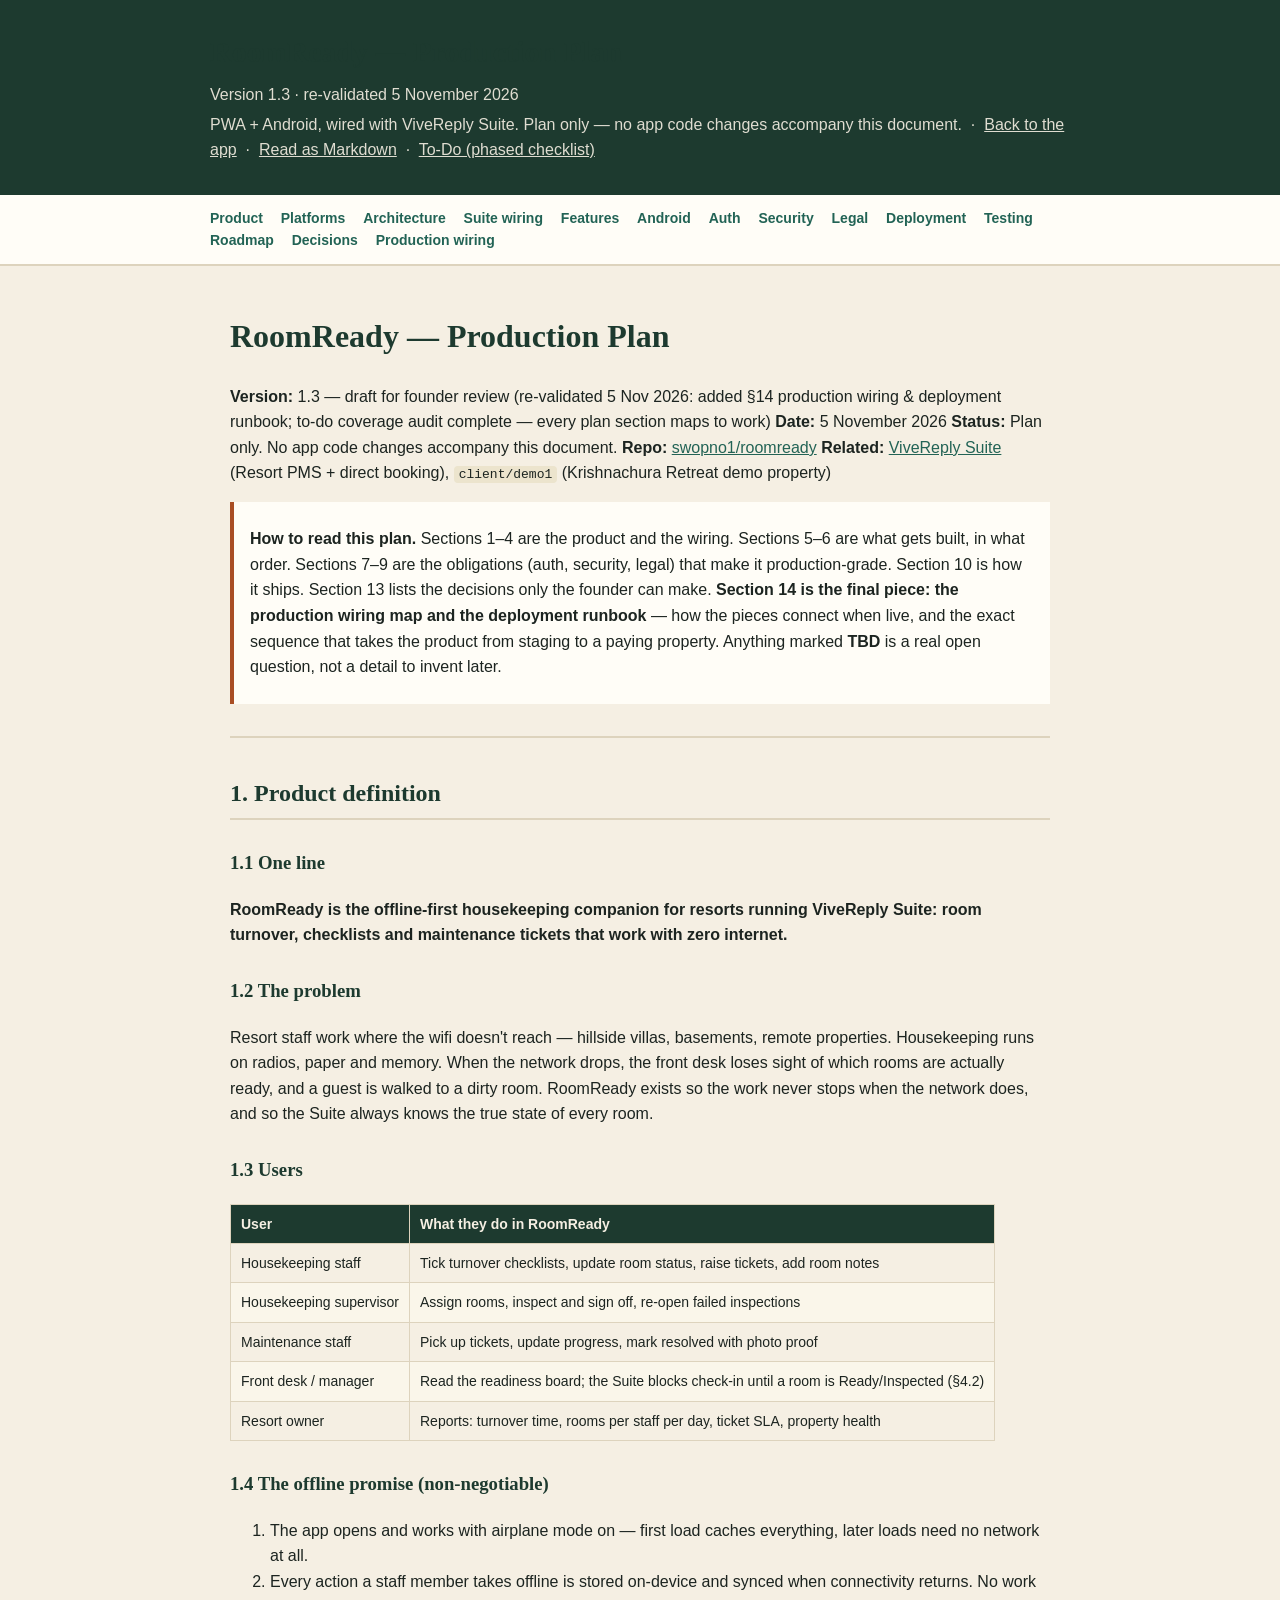
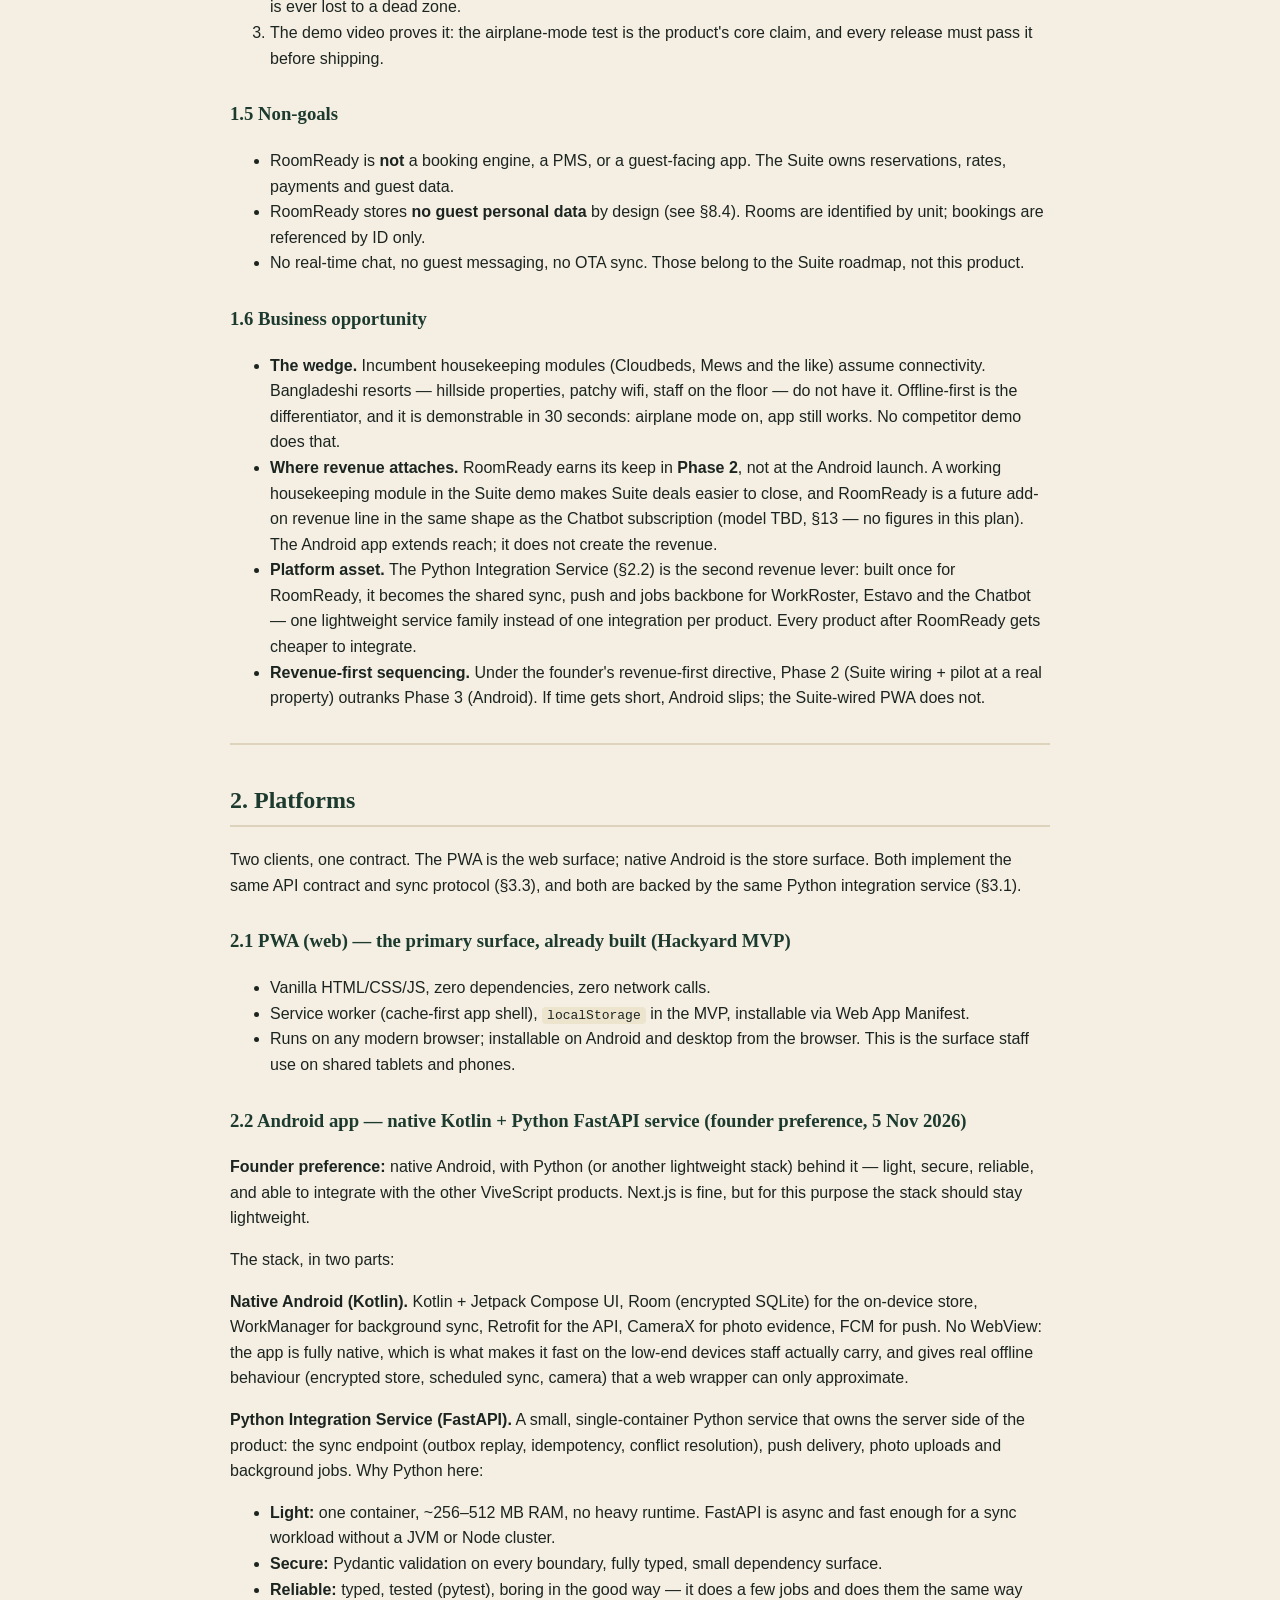
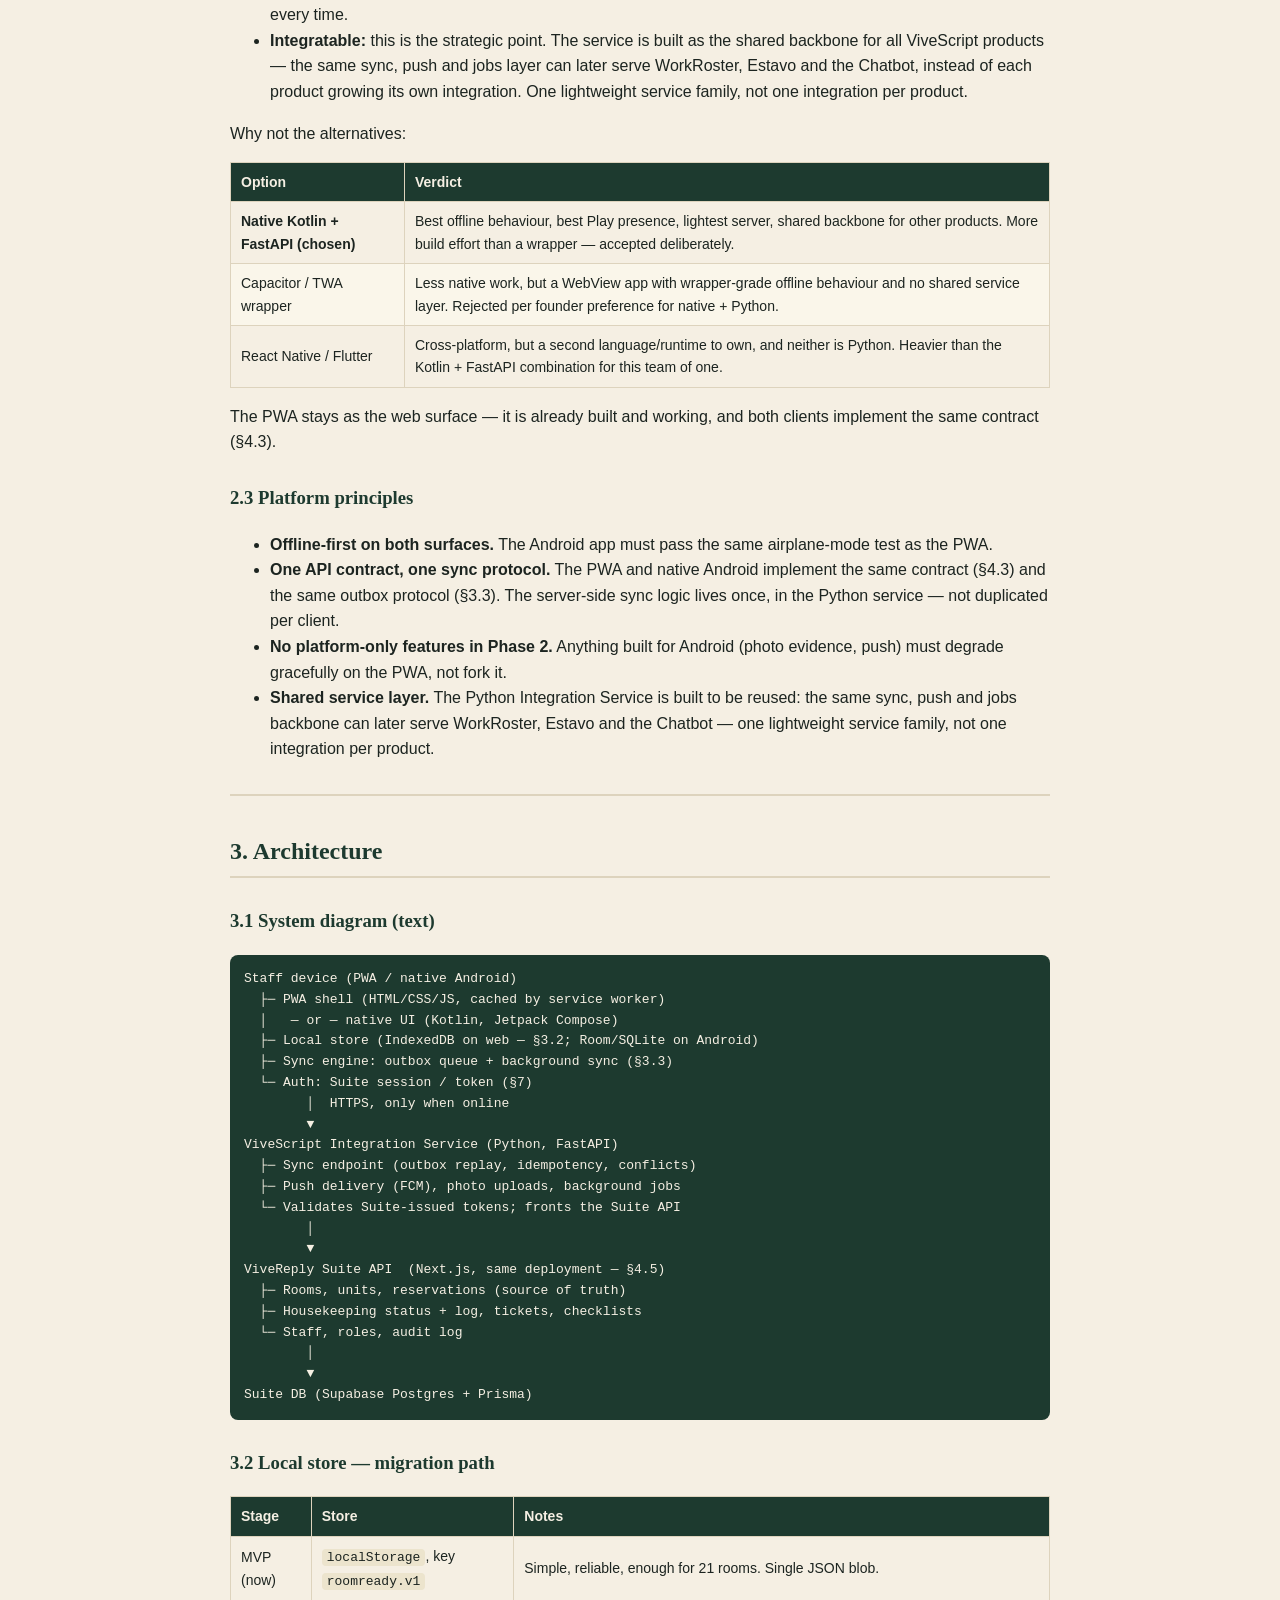
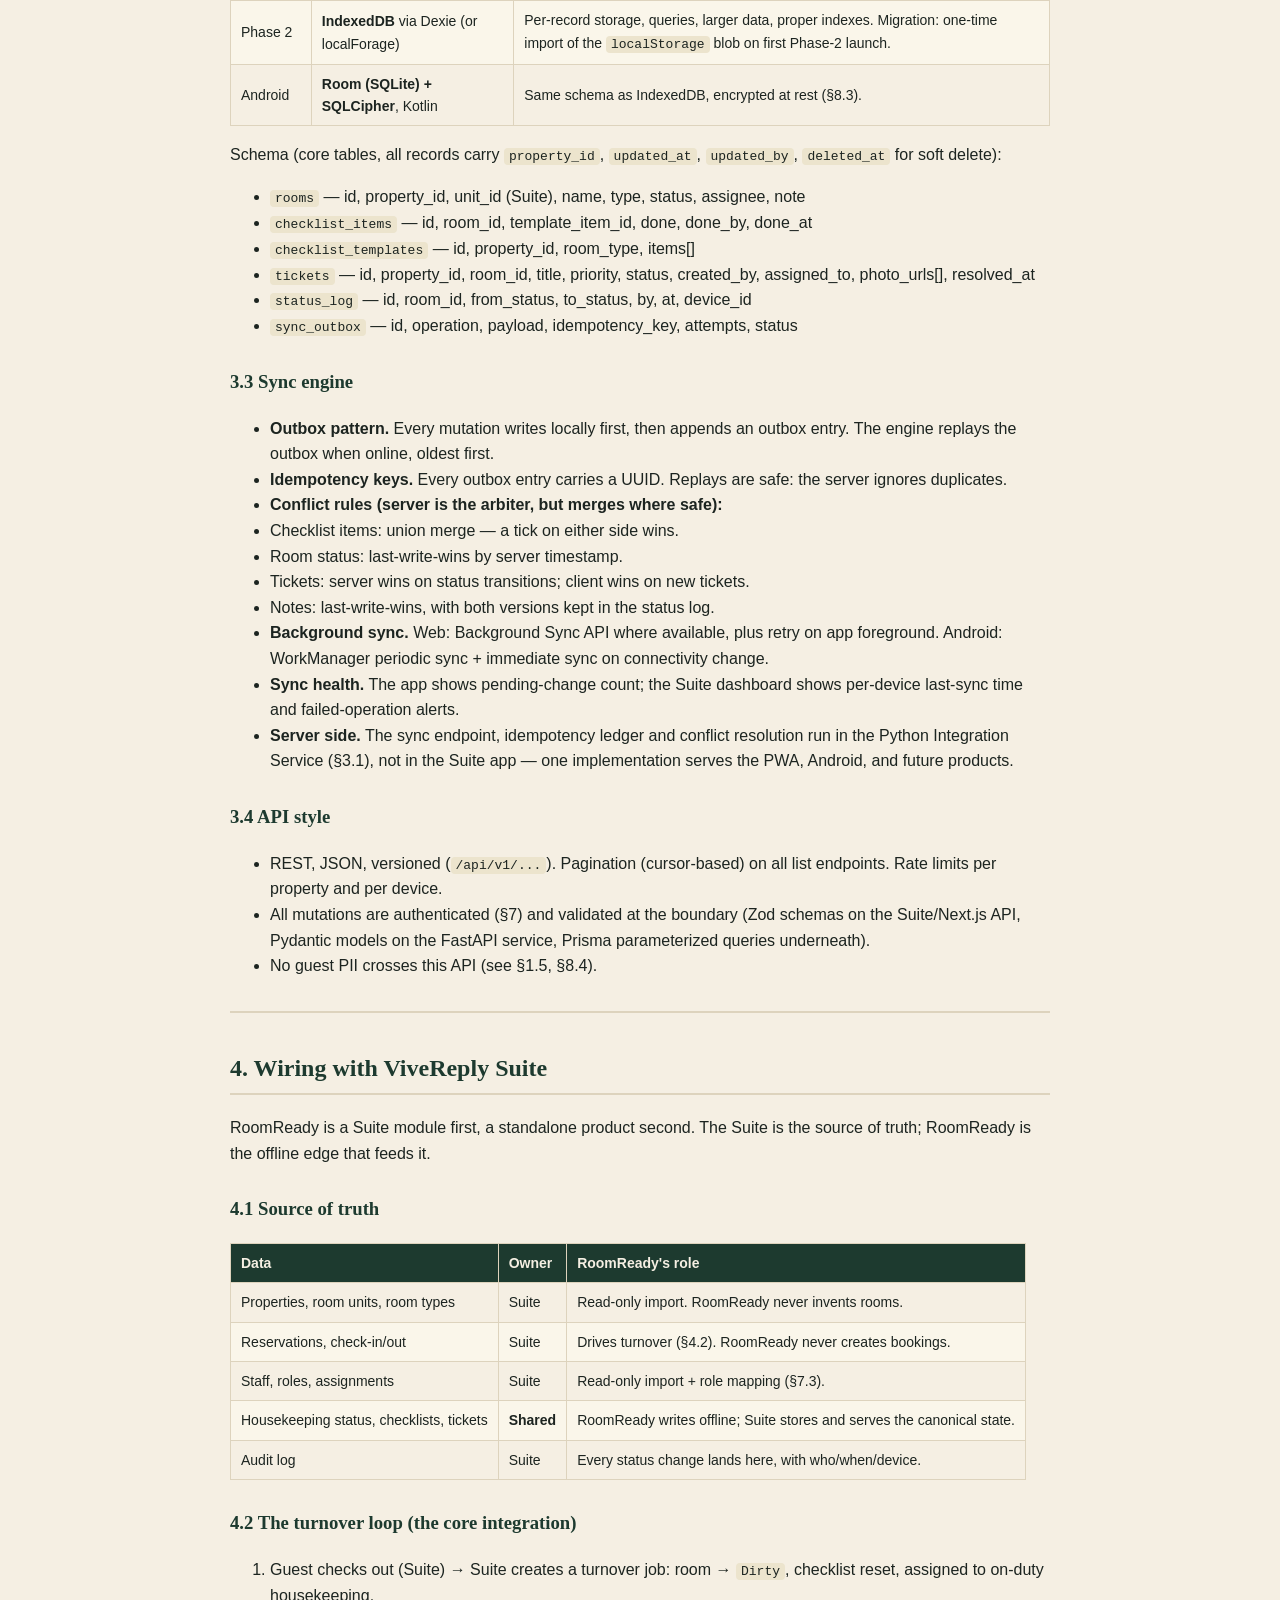
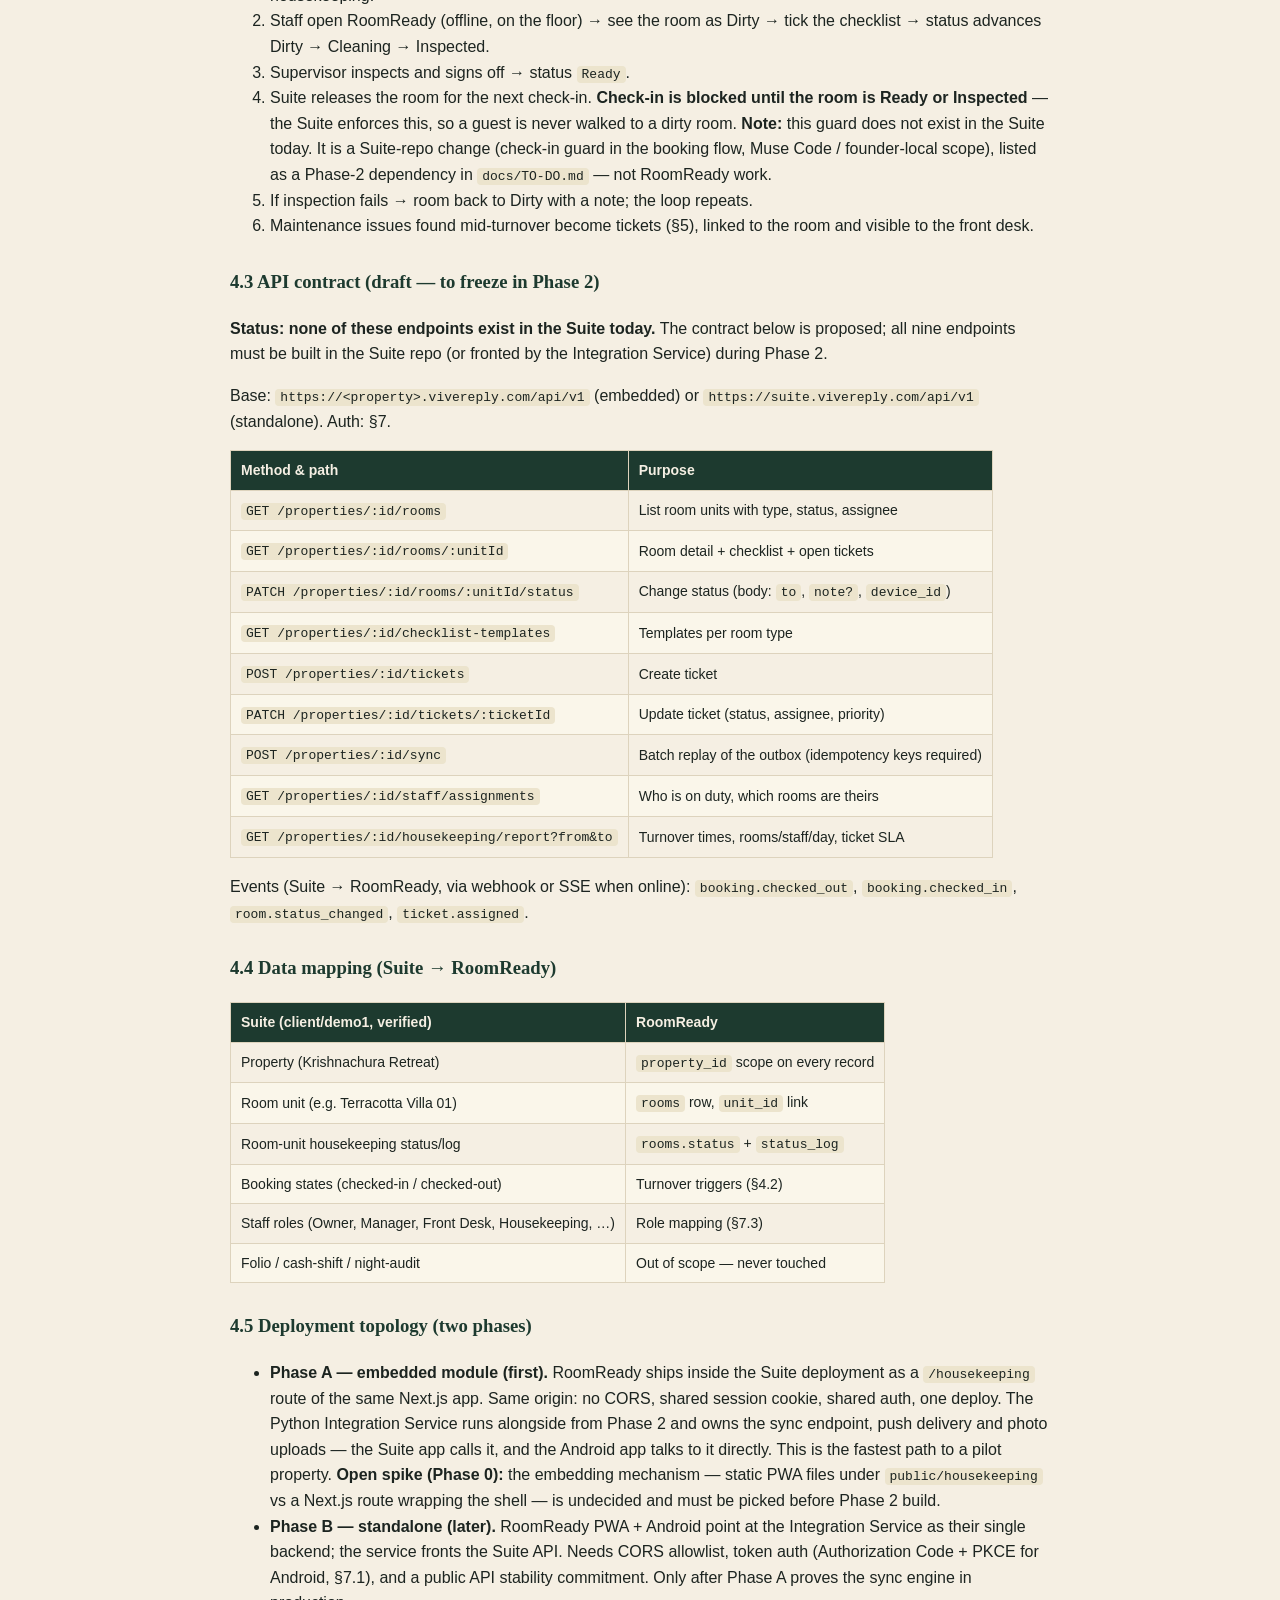
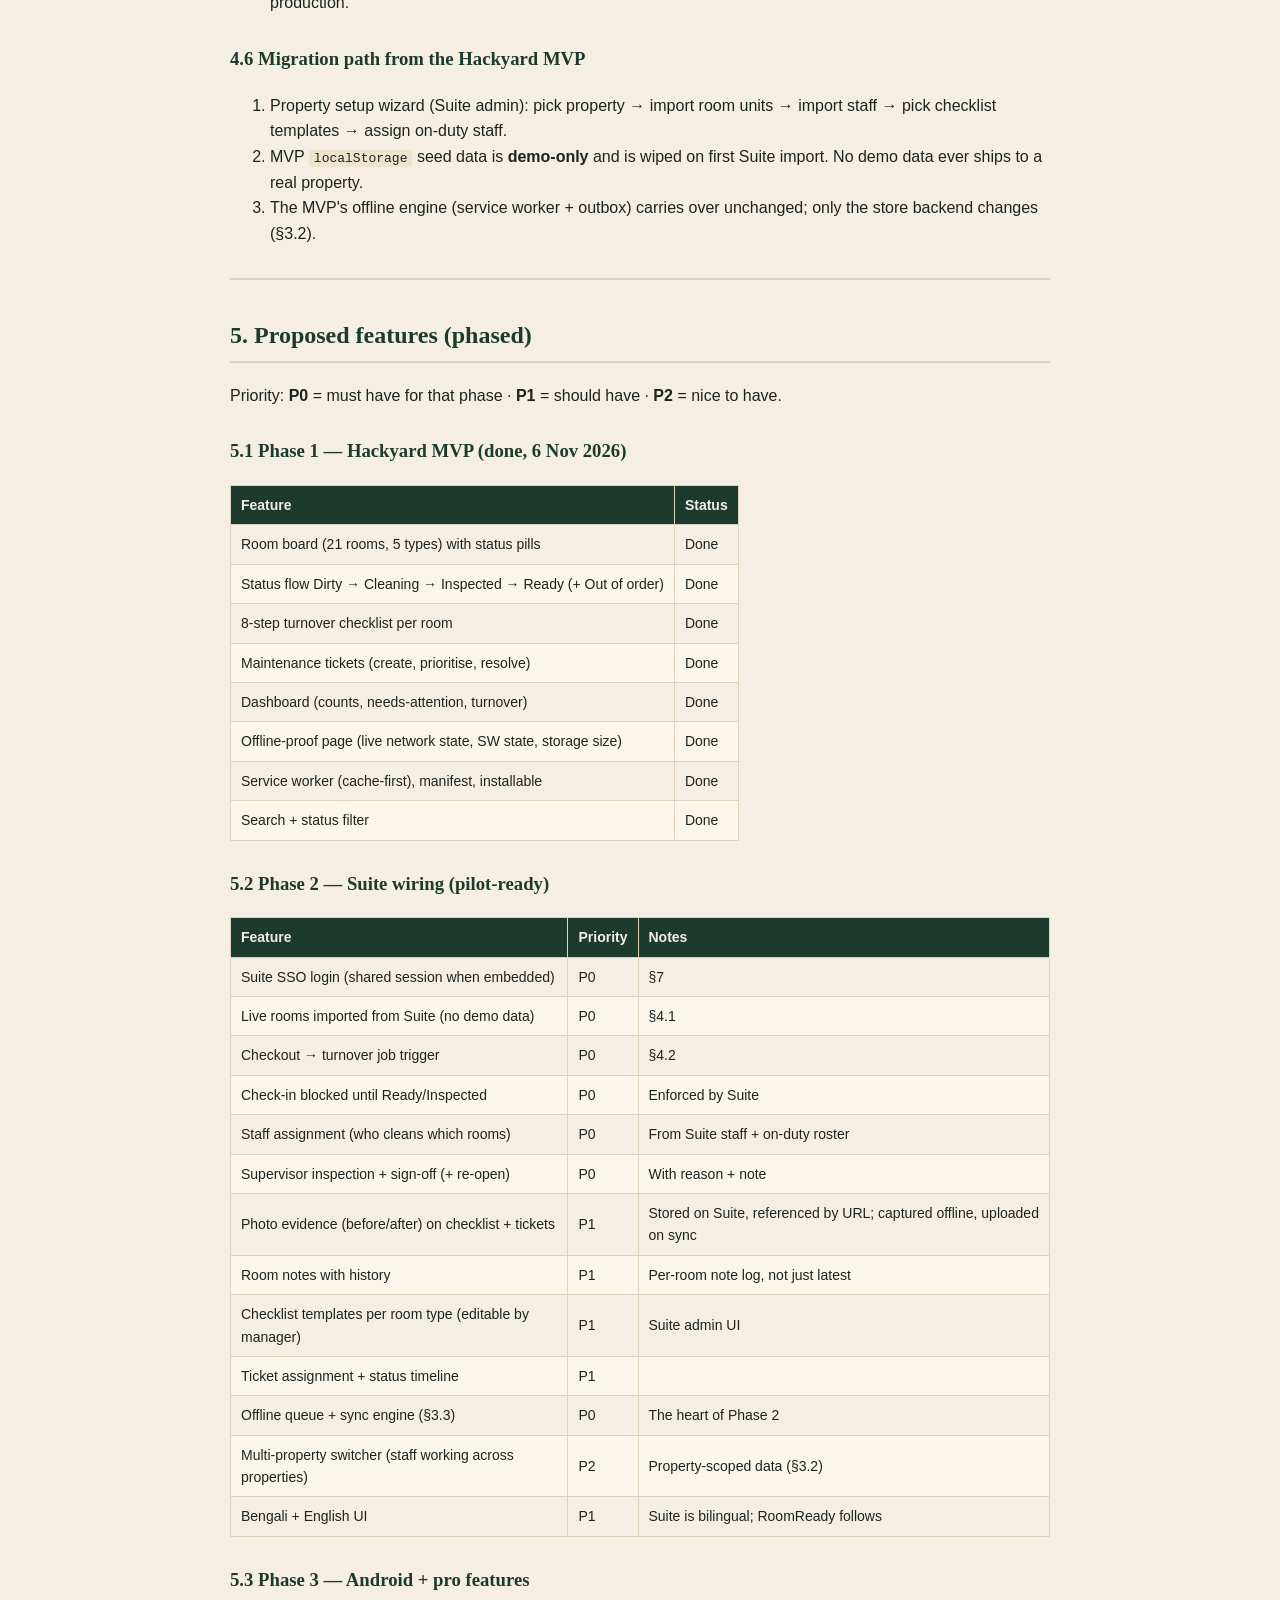
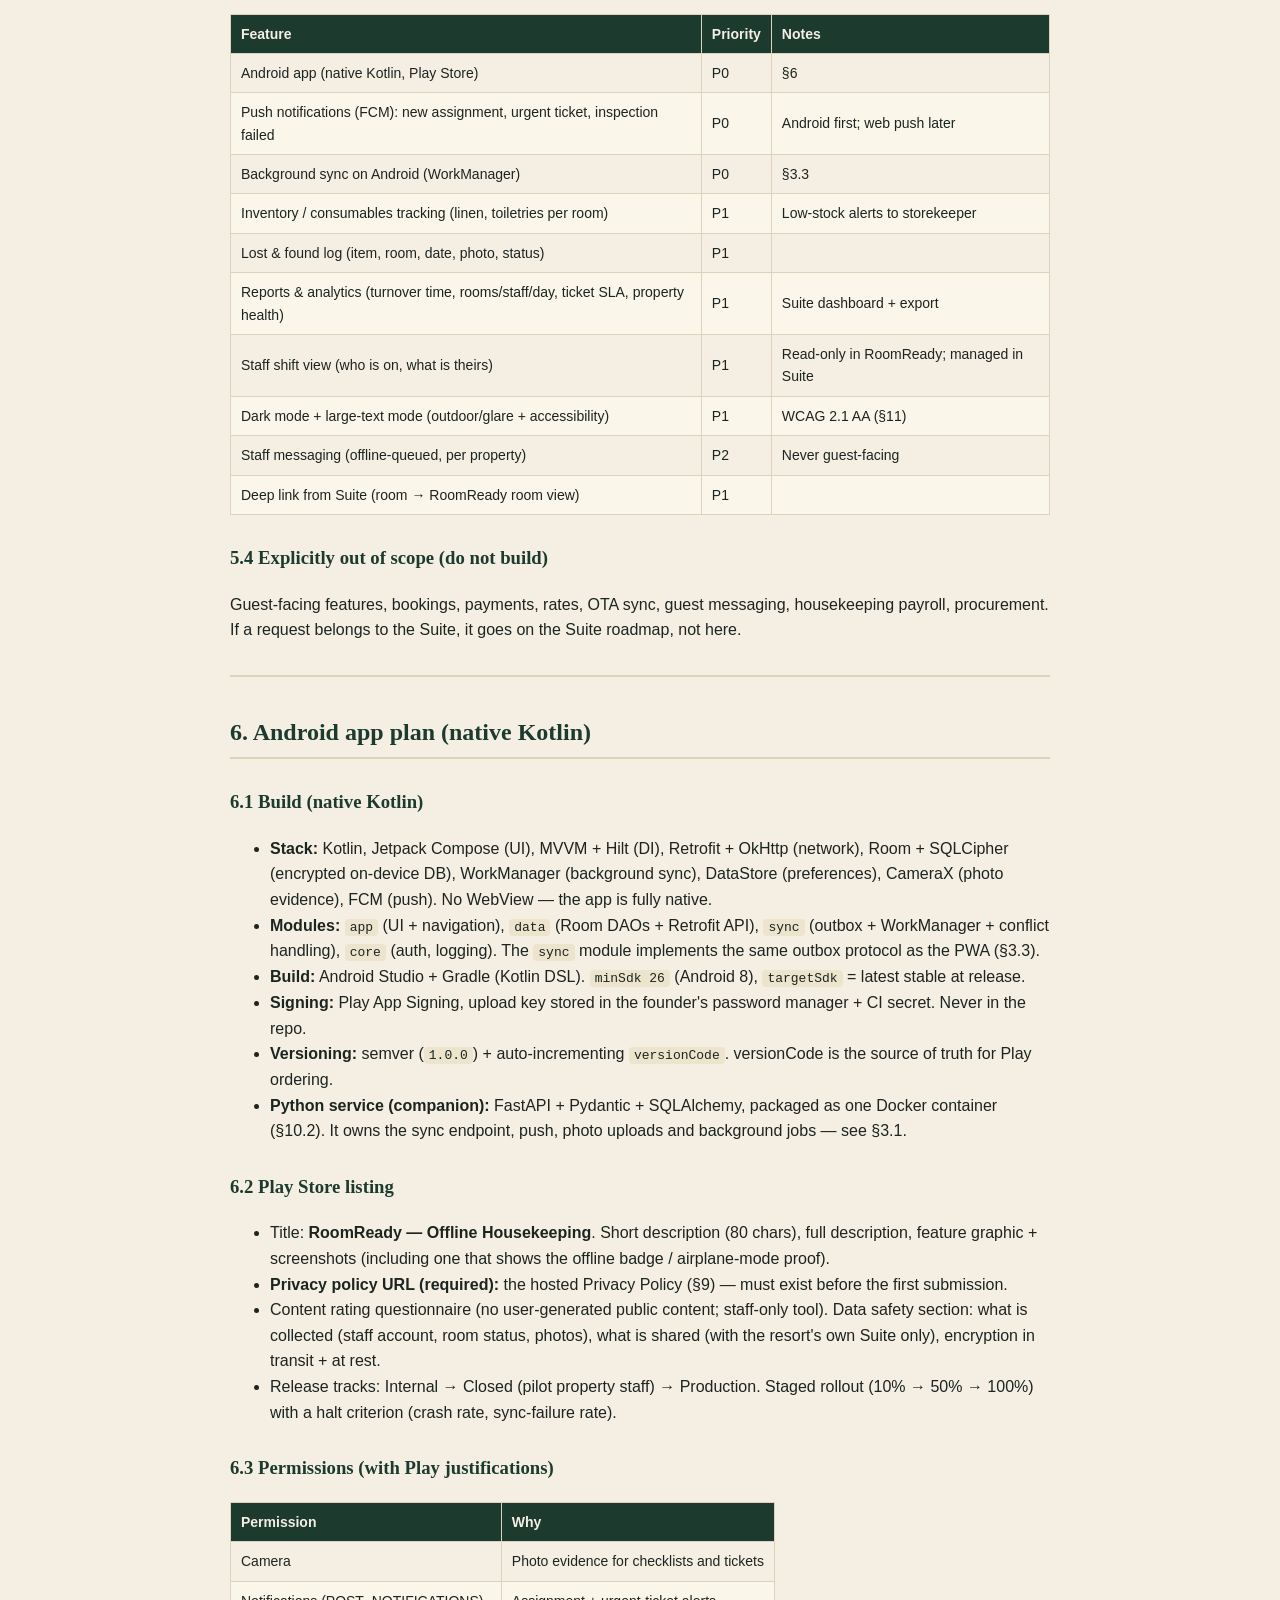
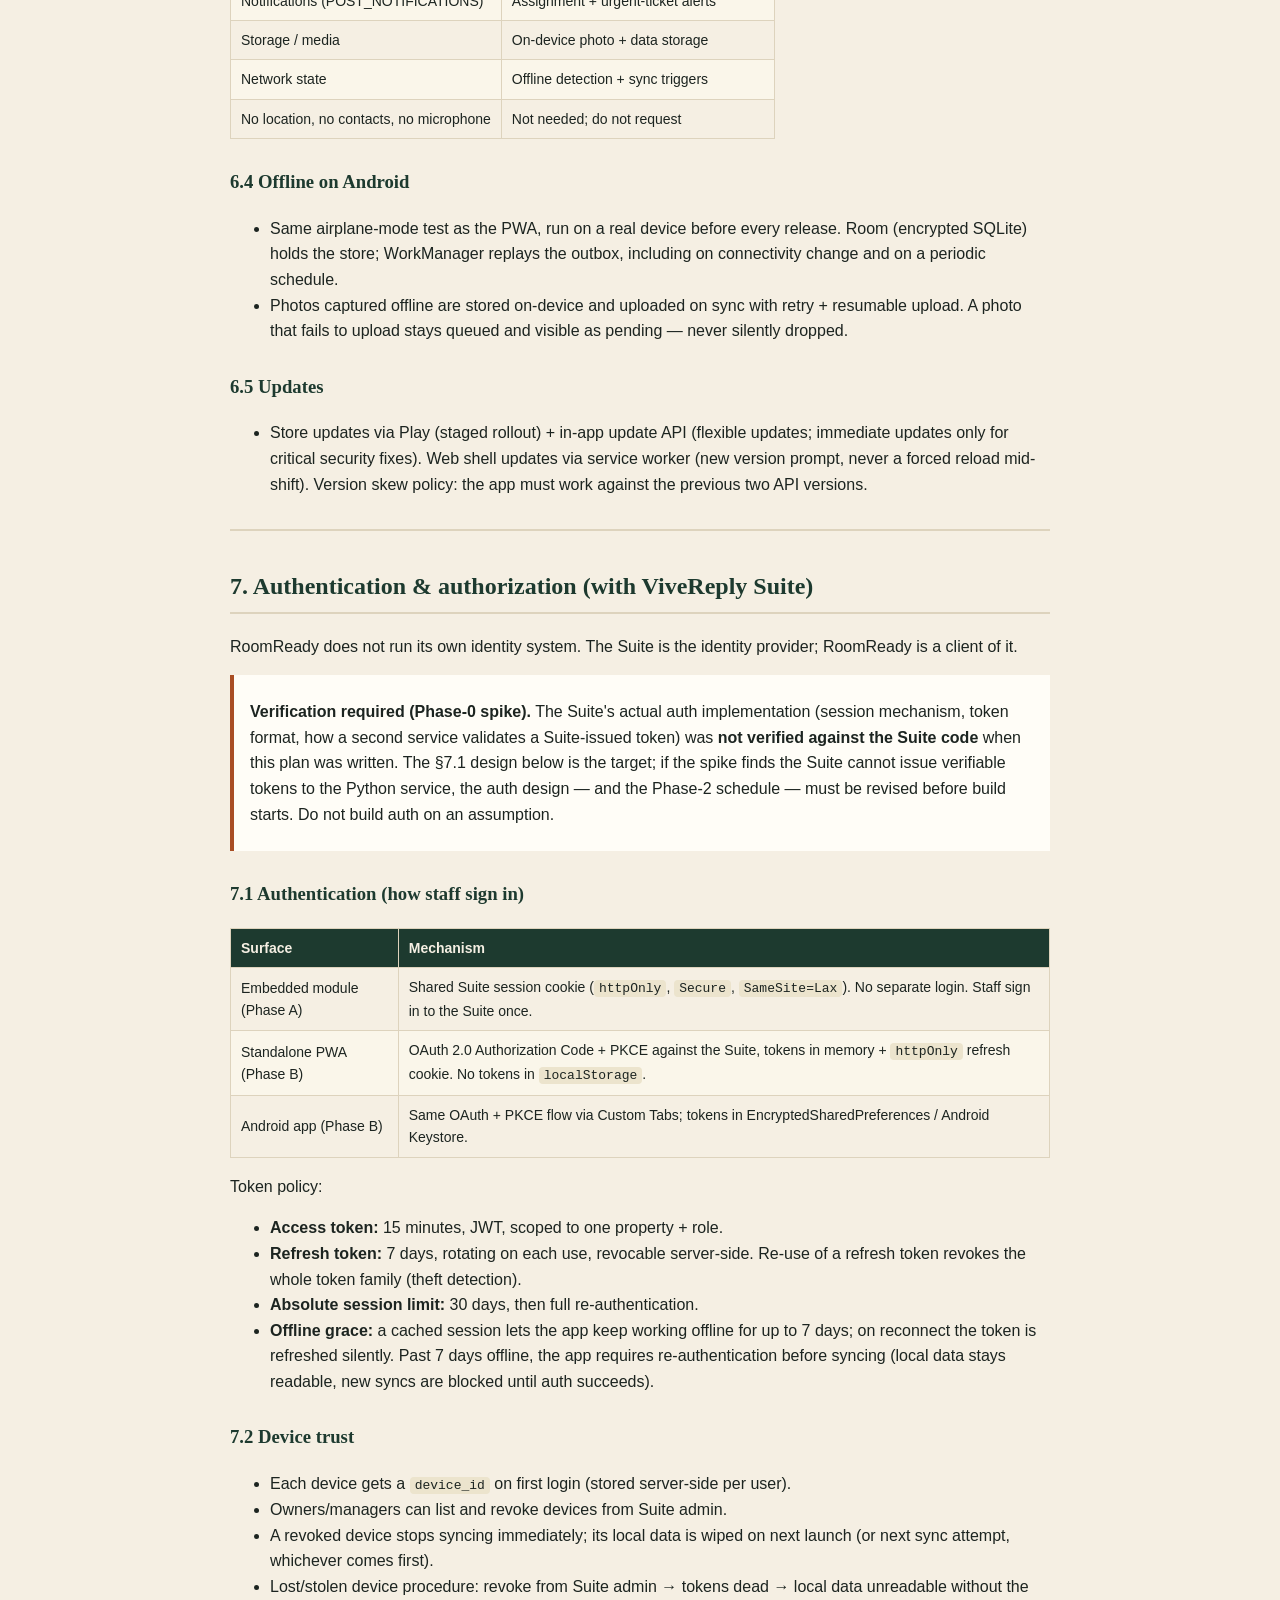
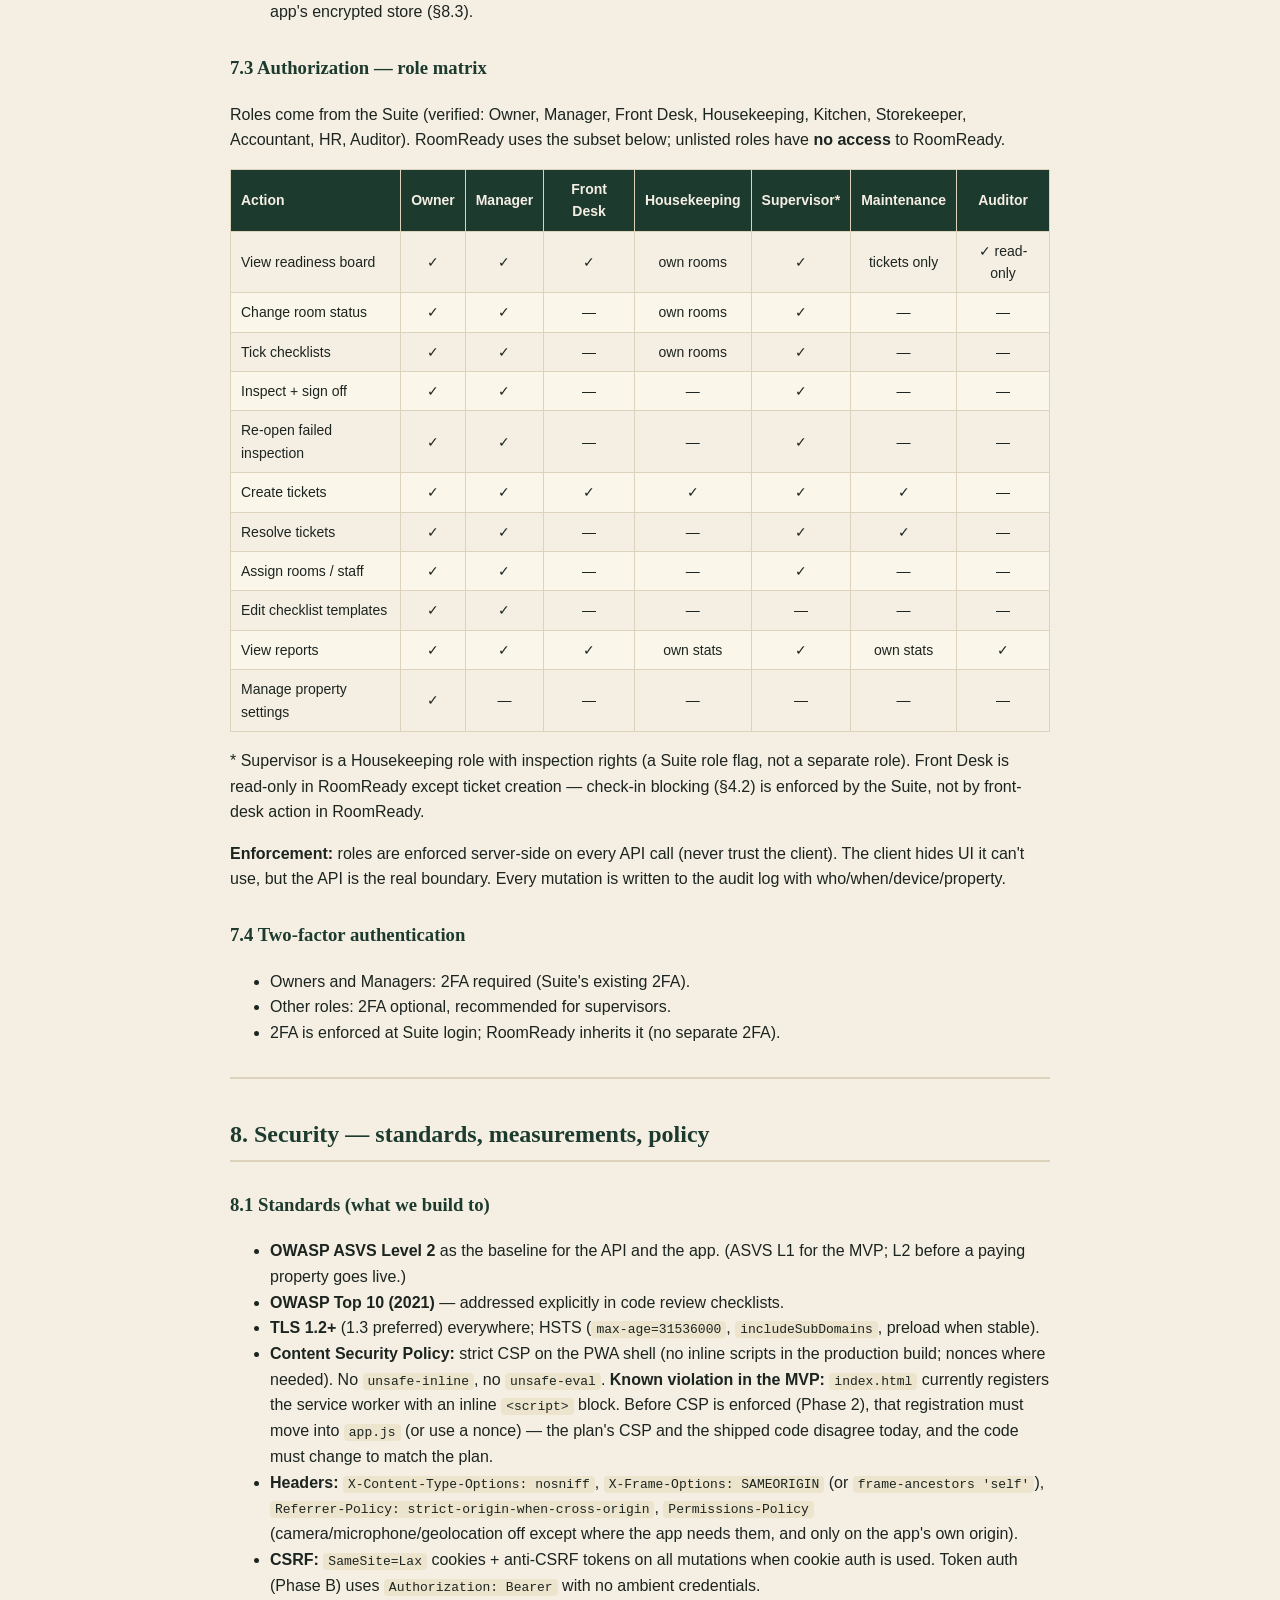
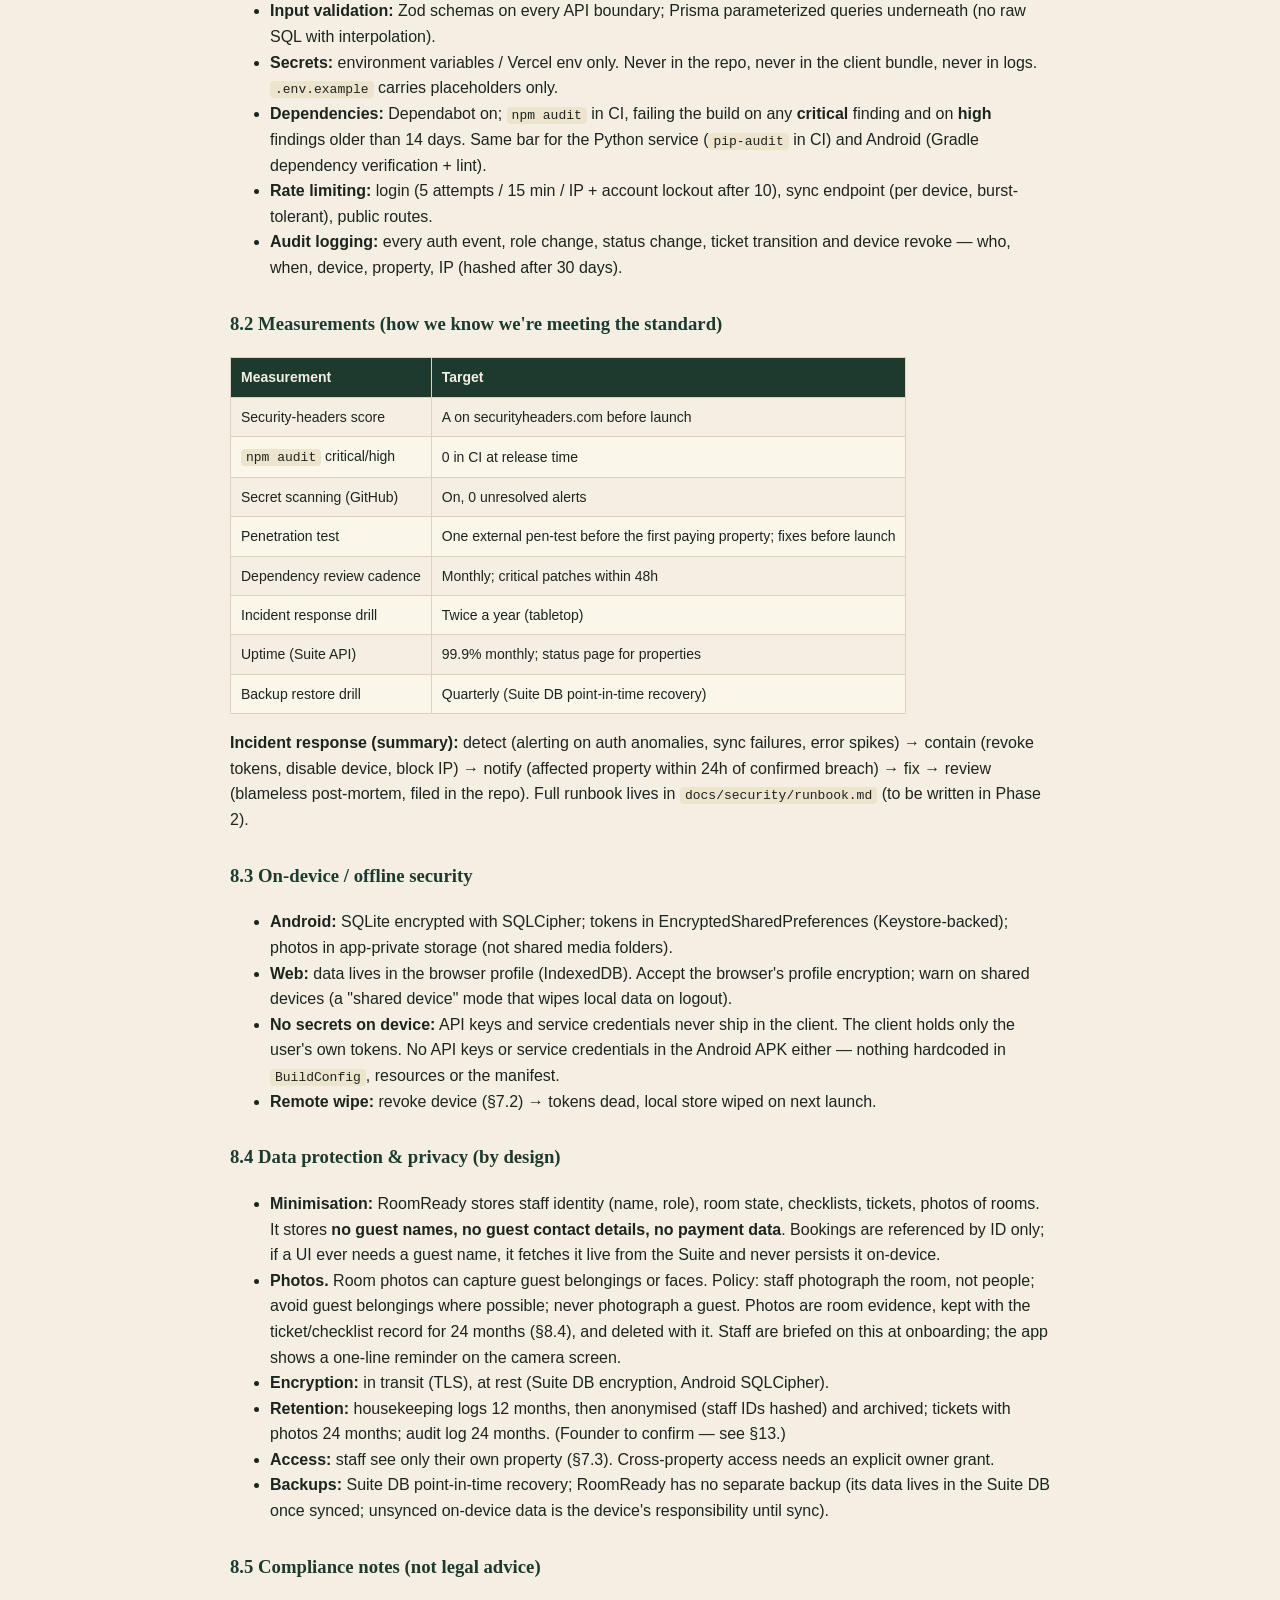
==== commit 665a9b58: "Docs: plan v1.3 — add §14 production wiring & deployment runbook; to-do v2 with Phase 5B + full cove" ====
--- a/docs/index.html
+++ b/docs/index.html
@@ -48,16 +48,18 @@
 <body>
 <header><div class="wrap">
 <h1>RoomReady — Production Plan</h1>
-<p>Version 1.0 · draft for founder review · 5 November 2026</p>
+<p>Version 1.3 · re-validated 5 November 2026</p>
 <p>PWA + Android, wired with ViveReply Suite. Plan only — no app code
 changes accompany this document. &nbsp;·&nbsp; <a href="../">Back to the app</a>
-&nbsp;·&nbsp; <a href="PLAN.md">Read as Markdown</a></p>
+&nbsp;·&nbsp; <a href="PLAN.md">Read as Markdown</a>
+&nbsp;·&nbsp; <a href="TO-DO.md">To-Do (phased checklist)</a></p>
 </div></header>
-<nav class="toc"><div class="wrap"><a href="#1-product-definition">Product</a> <a href="#2-platforms">Platforms</a> <a href="#3-architecture">Architecture</a> <a href="#4-wiring-with-vivereply-suite">Suite wiring</a> <a href="#5-proposed-features-phased">Features</a> <a href="#6-android-app-plan-capacitor">Android</a> <a href="#7-authentication--authorization-with-vivereply-suite">Auth</a> <a href="#8-security--standards-measurements-policy">Security</a> <a href="#9-legal-pages">Legal</a> <a href="#10-production-deployment">Deployment</a> <a href="#11-testing--qa">Testing</a> <a href="#12-roadmap--milestones">Roadmap</a> <a href="#13-decisions-needed-from-the-founder">Decisions</a></div></nav>
+<nav class="toc"><div class="wrap"><a href="#1-product-definition">Product</a> <a href="#2-platforms">Platforms</a> <a href="#3-architecture">Architecture</a> <a href="#4-wiring-with-vivereply-suite">Suite wiring</a> <a href="#5-proposed-features-phased">Features</a> <a href="#6-android-app-plan-native-kotlin">Android</a> <a href="#7-authentication--authorization-with-vivereply-suite">Auth</a> <a href="#8-security--standards-measurements-policy">Security</a> <a href="#9-legal-pages">Legal</a> <a href="#10-production-deployment">Deployment</a> <a href="#11-testing--qa">Testing</a> <a href="#12-roadmap--milestones">Roadmap</a> <a href="#13-decisions-needed-from-the-founder">Decisions</a> <a href="#14-production-wiring--deployment-runbook-the-final-piece">Production wiring</a></div></nav>
 <main>
 <h1 id="roomready-production-plan">RoomReady — Production Plan</h1>
-<p><strong>Version:</strong> 1.1 — draft for founder review (updated 5 Nov 2026: Android path
-is native Kotlin + Python FastAPI, per founder preference)
+<p><strong>Version:</strong> 1.3 — draft for founder review (re-validated 5 Nov 2026:
+added §14 production wiring &amp; deployment runbook; to-do coverage audit
+complete — every plan section maps to work)
 <strong>Date:</strong> 5 November 2026
 <strong>Status:</strong> Plan only. No app code changes accompany this document.
 <strong>Repo:</strong> <a href="https://github.com/swopno1/roomready">swopno1/roomready</a>
@@ -68,8 +70,11 @@
 Sections 5–6 are what gets built, in what order. Sections 7–9 are the
 obligations (auth, security, legal) that make it production-grade.
 Section 10 is how it ships. Section 13 lists the decisions only the
-founder can make. Anything marked <strong>TBD</strong> is a real open question, not a
-detail to invent later.</p>
+founder can make. <strong>Section 14 is the final piece: the production wiring
+map and the deployment runbook</strong> — how the pieces connect when live, and
+the exact sequence that takes the product from staging to a paying
+property. Anything marked <strong>TBD</strong> is a real open question, not a detail
+to invent later.</p>
 </blockquote>
 <hr />
 <h2 id="1-product-definition">1. Product definition</h2>
@@ -107,7 +112,7 @@
 </tr>
 <tr>
 <td>Front desk / manager</td>
-<td>Read-only board of room readiness, block check-in until Ready/Inspected</td>
+<td>Read the readiness board; the Suite blocks check-in until a room is Ready/Inspected (§4.2)</td>
 </tr>
 <tr>
 <td>Resort owner</td>
@@ -132,6 +137,29 @@
   identified by unit; bookings are referenced by ID only.</li>
 <li>No real-time chat, no guest messaging, no OTA sync. Those belong to the
   Suite roadmap, not this product.</li>
+</ul>
+<h3 id="16-business-opportunity">1.6 Business opportunity</h3>
+<ul>
+<li><strong>The wedge.</strong> Incumbent housekeeping modules (Cloudbeds, Mews and the
+  like) assume connectivity. Bangladeshi resorts — hillside properties,
+  patchy wifi, staff on the floor — do not have it. Offline-first is the
+  differentiator, and it is demonstrable in 30 seconds: airplane mode on,
+  app still works. No competitor demo does that.</li>
+<li><strong>Where revenue attaches.</strong> RoomReady earns its keep in <strong>Phase 2</strong>,
+  not at the Android launch. A working housekeeping module in the Suite
+  demo makes Suite deals easier to close, and RoomReady is a future
+  add-on revenue line in the same shape as the Chatbot subscription
+  (model TBD, §13 — no figures in this plan). The Android app extends
+  reach; it does not create the revenue.</li>
+<li><strong>Platform asset.</strong> The Python Integration Service (§2.2) is the second
+  revenue lever: built once for RoomReady, it becomes the shared sync,
+  push and jobs backbone for WorkRoster, Estavo and the Chatbot — one
+  lightweight service family instead of one integration per product.
+  Every product after RoomReady gets cheaper to integrate.</li>
+<li><strong>Revenue-first sequencing.</strong> Under the founder's revenue-first
+  directive, Phase 2 (Suite wiring + pilot at a real property) outranks
+  Phase 3 (Android). If time gets short, Android slips; the Suite-wired
+  PWA does not.</li>
 </ul>
 <hr />
 <h2 id="2-platforms">2. Platforms</h2>
@@ -304,8 +332,9 @@
 <ul>
 <li>REST, JSON, versioned (<code>/api/v1/...</code>). Pagination (cursor-based) on all
   list endpoints. Rate limits per property and per device.</li>
-<li>All mutations are authenticated (§7) and validated at the boundary (Zod
-  schemas on the API, Prisma parameterized queries underneath).</li>
+<li>All mutations are authenticated (§7) and validated at the boundary
+  (Zod schemas on the Suite/Next.js API, Pydantic models on the FastAPI
+  service, Prisma parameterized queries underneath).</li>
 <li>No guest PII crosses this API (see §1.5, §8.4).</li>
 </ul>
 <hr />
@@ -358,12 +387,18 @@
 <li>Supervisor inspects and signs off → status <code>Ready</code>.</li>
 <li>Suite releases the room for the next check-in. <strong>Check-in is blocked
    until the room is Ready or Inspected</strong> — the Suite enforces this, so a
-   guest is never walked to a dirty room.</li>
+   guest is never walked to a dirty room. <strong>Note:</strong> this guard does not
+   exist in the Suite today. It is a Suite-repo change (check-in guard in
+   the booking flow, Muse Code / founder-local scope), listed as a
+   Phase-2 dependency in <code>docs/TO-DO.md</code> — not RoomReady work.</li>
 <li>If inspection fails → room back to Dirty with a note; the loop repeats.</li>
 <li>Maintenance issues found mid-turnover become tickets (§5), linked to the
    room and visible to the front desk.</li>
 </ol>
 <h3 id="43-api-contract-draft-to-freeze-in-phase-2">4.3 API contract (draft — to freeze in Phase 2)</h3>
+<p><strong>Status: none of these endpoints exist in the Suite today.</strong> The contract
+below is proposed; all nine endpoints must be built in the Suite repo
+(or fronted by the Integration Service) during Phase 2.</p>
 <p>Base: <code>https://&lt;property&gt;.vivereply.com/api/v1</code> (embedded) or
 <code>https://suite.vivereply.com/api/v1</code> (standalone). Auth: §7.</p>
 <table>
@@ -458,7 +493,9 @@
   Python Integration Service runs alongside from Phase 2 and owns the sync
   endpoint, push delivery and photo uploads — the Suite app calls it, and
   the Android app talks to it directly. This is the fastest path to a
-  pilot property.</li>
+  pilot property. <strong>Open spike (Phase 0):</strong> the embedding mechanism —
+  static PWA files under <code>public/housekeeping</code> vs a Next.js route wrapping
+  the shell — is undecided and must be picked before Phase 2 build.</li>
 <li><strong>Phase B — standalone (later).</strong> RoomReady PWA + Android point at the
   Integration Service as their single backend; the service fronts the
   Suite API. Needs CORS allowlist, token auth (Authorization Code + PKCE
@@ -752,6 +789,15 @@
 <h2 id="7-authentication-authorization-with-vivereply-suite">7. Authentication &amp; authorization (with ViveReply Suite)</h2>
 <p>RoomReady does not run its own identity system. The Suite is the identity
 provider; RoomReady is a client of it.</p>
+<blockquote>
+<p><strong>Verification required (Phase-0 spike).</strong> The Suite's actual auth
+implementation (session mechanism, token format, how a second service
+validates a Suite-issued token) was <strong>not verified against the Suite
+code</strong> when this plan was written. The §7.1 design below is the target;
+if the spike finds the Suite cannot issue verifiable tokens to the
+Python service, the auth design — and the Phase-2 schedule — must be
+revised before build starts. Do not build auth on an assumption.</p>
+</blockquote>
 <h3 id="71-authentication-how-staff-sign-in">7.1 Authentication (how staff sign in)</h3>
 <table>
 <thead>
@@ -950,7 +996,11 @@
   <code>includeSubDomains</code>, preload when stable).</li>
 <li><strong>Content Security Policy:</strong> strict CSP on the PWA shell (no inline
   scripts in the production build; nonces where needed). No <code>unsafe-inline</code>,
-  no <code>unsafe-eval</code>.</li>
+  no <code>unsafe-eval</code>. <strong>Known violation in the MVP:</strong> <code>index.html</code> currently
+  registers the service worker with an inline <code>&lt;script&gt;</code> block. Before
+  CSP is enforced (Phase 2), that registration must move into <code>app.js</code>
+  (or use a nonce) — the plan's CSP and the shipped code disagree today,
+  and the code must change to match the plan.</li>
 <li><strong>Headers:</strong> <code>X-Content-Type-Options: nosniff</code>,
   <code>X-Frame-Options: SAMEORIGIN</code> (or <code>frame-ancestors 'self'</code>),
   <code>Referrer-Policy: strict-origin-when-cross-origin</code>,
@@ -965,7 +1015,9 @@
   never in the client bundle, never in logs. <code>.env.example</code> carries
   placeholders only.</li>
 <li><strong>Dependencies:</strong> Dependabot on; <code>npm audit</code> in CI, failing the build on
-  any <strong>critical</strong> finding and on <strong>high</strong> findings older than 14 days.</li>
+  any <strong>critical</strong> finding and on <strong>high</strong> findings older than 14 days.
+  Same bar for the Python service (<code>pip-audit</code> in CI) and Android (Gradle
+  dependency verification + lint).</li>
 <li><strong>Rate limiting:</strong> login (5 attempts / 15 min / IP + account lockout
   after 10), sync endpoint (per device, burst-tolerant), public routes.</li>
 <li><strong>Audit logging:</strong> every auth event, role change, status change, ticket
@@ -1029,7 +1081,9 @@
   browser's profile encryption; warn on shared devices (a "shared device"
   mode that wipes local data on logout).</li>
 <li><strong>No secrets on device:</strong> API keys and service credentials never ship in
-  the client. The client holds only the user's own tokens.</li>
+  the client. The client holds only the user's own tokens. No API keys or
+  service credentials in the Android APK either — nothing hardcoded in
+  <code>BuildConfig</code>, resources or the manifest.</li>
 <li><strong>Remote wipe:</strong> revoke device (§7.2) → tokens dead, local store wiped
   on next launch.</li>
 </ul>
@@ -1040,6 +1094,12 @@
   no guest contact details, no payment data</strong>. Bookings are referenced by
   ID only; if a UI ever needs a guest name, it fetches it live from the
   Suite and never persists it on-device.</li>
+<li><strong>Photos.</strong> Room photos can capture guest belongings or faces. Policy:
+  staff photograph the room, not people; avoid guest belongings where
+  possible; never photograph a guest. Photos are room evidence, kept with
+  the ticket/checklist record for 24 months (§8.4), and deleted with it.
+  Staff are briefed on this at onboarding; the app shows a one-line
+  reminder on the camera screen.</li>
 <li><strong>Encryption:</strong> in transit (TLS), at rest (Suite DB encryption, Android
   SQLCipher).</li>
 <li><strong>Retention:</strong> housekeeping logs 12 months, then anonymised (staff IDs
@@ -1310,6 +1370,10 @@
 <td>Mar 2027</td>
 <td>Android production launch (staged rollout)</td>
 </tr>
+<tr>
+<td><strong>Before launch</strong></td>
+<td>Production wiring &amp; deployment runbook (§14) written, rehearsed on staging, and signed off</td>
+</tr>
 </tbody>
 </table>
 <p>Dates after November are targets, not commitments — the founder confirms
@@ -1336,8 +1400,200 @@
 <li>[ ] <strong>Play Store account:</strong> use the existing publisher account, or
       create one for ViveScript? (Needs the $25 one-time registration if
       new — founder pays, not Cosmo.)</li>
+<li>[ ] <strong>Concurrent sessions:</strong> cap simultaneous staff sessions per
+      account? (Yes/no + number — §8.1 leaves this open.)</li>
 <li>[ ] <strong>Analytics:</strong> none by default (privacy-first). Add
       privacy-respecting analytics later, or keep it at zero?</li>
+</ul>
+<hr />
+<h2 id="14-production-wiring-deployment-runbook-the-final-piece">14. Production wiring &amp; deployment runbook (the final piece)</h2>
+<p>This section answers the two questions every other section assumes away:
+<strong>what connects to what when live, and in what order do we ship it?</strong>
+Nothing here is aspirational — it is the checklist the launch runs on.</p>
+<h3 id="141-production-wiring-map">14.1 Production wiring map</h3>
+<table>
+<thead>
+<tr>
+<th>Component</th>
+<th>Lives at</th>
+<th>Talks to</th>
+<th>Auth</th>
+<th>Notes</th>
+</tr>
+</thead>
+<tbody>
+<tr>
+<td>PWA shell</td>
+<td>Vercel — same project as the Suite (Phase A); own project (Phase B)</td>
+<td>Integration Service + Suite API</td>
+<td>Shared session cookie (A) / Bearer token (B)</td>
+<td>Immutable deploys, instant rollback</td>
+</tr>
+<tr>
+<td>Integration Service (Python/FastAPI)</td>
+<td>Lightweight host — Render / Fly.io / VPS (§13)</td>
+<td><strong>Suite API only</strong> — never the Suite DB directly</td>
+<td>Validates Suite-issued tokens</td>
+<td>Own small Postgres (sync ledger) + Redis queue</td>
+</tr>
+<tr>
+<td>Suite API + DB</td>
+<td>Suite deployment (Next.js + Supabase Postgres + Prisma)</td>
+<td>—</td>
+<td>—</td>
+<td>Source of truth; PITR backups on</td>
+</tr>
+<tr>
+<td>Android app</td>
+<td>Play Store</td>
+<td>Integration Service (single backend, both phases)</td>
+<td>OAuth + PKCE, Keystore tokens</td>
+<td>Staged rollout, halt criteria (§6.2)</td>
+</tr>
+<tr>
+<td>Push (FCM)</td>
+<td>Firebase project (§13 spike)</td>
+<td>Integration Service → FCM → devices</td>
+<td>FCM server key (host secret)</td>
+<td>Assignment, urgent ticket, inspection failed</td>
+</tr>
+<tr>
+<td>Photo storage</td>
+<td>Supabase Storage (to confirm, Phase-0 spike)</td>
+<td>Suite API / Integration Service</td>
+<td>Signed URLs, short-lived</td>
+<td>Virus scan before serving (§2B)</td>
+</tr>
+<tr>
+<td>Domains</td>
+<td><code>*.vivereply.com</code> property subdomains; <code>suite.vivereply.com</code>; Integration Service domain <strong>TBD</strong> (proposed: <code>sync.vivereply.com</code>)</td>
+<td>—</td>
+<td>TLS 1.2+ everywhere, HSTS</td>
+<td>DNS cutover is a runbook step (§14.2)</td>
+</tr>
+</tbody>
+</table>
+<p><strong>Wiring rules (non-negotiable):</strong></p>
+<ol>
+<li><strong>The Integration Service never touches the Suite DB directly.</strong>
+   It talks to the Suite through the API only. That keeps the Suite's
+   invariants (booking states, role checks, audit log) intact no matter
+   what the sync layer does.</li>
+<li><strong>No secret is ever in the repo, the client bundle, or the APK.</strong>
+   Secrets live in exactly three places: Vercel env (Suite/PWA), the
+   host's secret store (Integration Service), and the founder's password
+   manager (signing keys, Firebase server key). The env/secret inventory
+   is a living document (<code>docs/security/secrets-inventory.md</code>, names only,
+   never values) — written in Phase 2, audited at every launch gate.</li>
+<li><strong>CORS (Phase B only):</strong> exact-origin allowlist — the PWA origin and
+   nothing else. No wildcard, no <code>*</code>.</li>
+<li><strong>Cookies (Phase A):</strong> shared session cookie is <code>httpOnly</code>, <code>Secure</code>,
+   <code>SameSite=Lax</code>, scoped to the Suite's domain. The PWA and the Suite
+   share the origin, so there is no cross-origin cookie problem to solve.</li>
+<li><strong>Version skew:</strong> the API stays backwards-compatible for two versions
+   (§6.5). A deploy never breaks a client that shipped last month.</li>
+</ol>
+<h3 id="142-deployment-runbook-ordered-the-go-live-sequence">14.2 Deployment runbook (ordered — the go-live sequence)</h3>
+<p>Run top to bottom. Stop at the first failed step; roll back that step
+before continuing. Rehearse the whole sequence on staging first (dress
+rehearsal, <code>TO-DO.md</code> Phase 5B).</p>
+<table>
+<thead>
+<tr>
+<th>Step</th>
+<th>Action</th>
+<th>Owner</th>
+</tr>
+</thead>
+<tbody>
+<tr>
+<td>0</td>
+<td><strong>Freeze.</strong> No merges to <code>main</code> in any of the three repos (Suite, Integration Service, RoomReady) until go-live completes or is aborted. Announce the freeze to the pilot property.</td>
+<td>Founder</td>
+</tr>
+<tr>
+<td>1</td>
+<td><strong>Suite API deploy.</strong> Deploy the Suite with the §4.3 endpoints + check-in guard. Migrations are backwards-compatible (expand → migrate → contract; never destructive in one step). Verify on staging first.</td>
+<td>Muse Code</td>
+</tr>
+<tr>
+<td>2</td>
+<td><strong>Integration Service deploy.</strong> New container image to the host. Health endpoint green, sync endpoint smoke-tested against staging Suite. Previous image kept for instant rollback.</td>
+<td>Cosmo</td>
+</tr>
+<tr>
+<td>3</td>
+<td><strong>PWA shell deploy.</strong> Vercel production deploy (Phase A: same project as the Suite; Phase B: own project). Verify headers (CSP, HSTS) + the /docs route.</td>
+<td>Cosmo</td>
+</tr>
+<tr>
+<td>4</td>
+<td><strong>Android release.</strong> Promote closed track → production, staged 10%. Watch crash rate + sync-failure rate for 24h before the next step.</td>
+<td>Founder</td>
+</tr>
+<tr>
+<td>5</td>
+<td><strong>DNS / cutover.</strong> Point the Integration Service domain + property subdomains at production. Verify TLS on every host.</td>
+<td>Founder</td>
+</tr>
+<tr>
+<td>6</td>
+<td><strong>Smoke tests</strong> (all must pass — see §14.3).</td>
+<td>Cosmo</td>
+</tr>
+<tr>
+<td>7</td>
+<td><strong>Monitoring window.</strong> 48h of watched operation: Sentry, sync-failure rate, uptime checks, pilot staff on standby. No further deploys in the window except a hotfix.</td>
+<td>Cosmo + Founder</td>
+</tr>
+<tr>
+<td>8</td>
+<td><strong>Go-live comms.</strong> Notify the pilot property (change window, what's new, who to call). Update the status page.</td>
+<td>Founder</td>
+</tr>
+<tr>
+<td>9</td>
+<td><strong>Retro.</strong> File the launch retro within a week: what broke, what the runbook missed, what changes before the next property.</td>
+<td>Cosmo</td>
+</tr>
+</tbody>
+</table>
+<p><strong>Rollback triggers (any one aborts the launch):</strong> smoke test failure;
+sync-failure rate &gt; 1% in the monitoring window; crash rate above the
+Play halt criterion; auth errors spiking; any secret or data leak.
+Rollback is: Vercel instant rollback (shell) + previous container image
+(service) + Play staged halt (Android) + migration contract step (never a
+destructive reverse migration).</p>
+<h3 id="143-smoke-tests-run-at-step-6-and-after-every-production-deploy">14.3 Smoke tests (run at step 6, and after every production deploy)</h3>
+<ol>
+<li>Staff login (each role) — Owner, Manager, Front Desk, Housekeeping.</li>
+<li>Room board loads with live Suite rooms (no demo data visible).</li>
+<li>Status change Dirty → Cleaning syncs to the Suite and appears in the
+   audit log.</li>
+<li>Offline → online replay: make 3 changes in airplane mode, reconnect,
+   all 3 land once (idempotency — no duplicates).</li>
+<li>Check-in blocked on a Dirty room; allowed on a Ready room.</li>
+<li>Ticket created offline, assigned, resolved with photo.</li>
+<li>Push notification received on Android for an urgent ticket.</li>
+<li>Device revoke: revoked device stops syncing, local data wiped on launch.</li>
+<li>Health endpoints green on all three components; uptime monitor shows
+   all green.</li>
+</ol>
+<h3 id="144-production-readiness-checklist-the-gate-all-must-pass">14.4 Production readiness checklist (the gate — all must pass)</h3>
+<ul>
+<li>[ ] Wiring map (§14.1) matches reality — every row verified live.</li>
+<li>[ ] Env/secret inventory written; zero secrets in any repo, bundle or APK.</li>
+<li>[ ] DNS + TLS verified on every production host.</li>
+<li>[ ] CORS tested from the real origins (Phase B).</li>
+<li>[ ] Health endpoints green; uptime monitor + status page live; test
+      alert fired and received.</li>
+<li>[ ] Sentry live on all three components with PII scrubbing on.</li>
+<li>[ ] Backup restore drill passed (Suite DB PITR).</li>
+<li>[ ] Runbook rehearsed end-to-end on staging (dress rehearsal).</li>
+<li>[ ] Smoke tests (§14.3) green on production.</li>
+<li>[ ] Pen-test findings fixed + retested (§8.2).</li>
+<li>[ ] Legal pages live + counsel sign-off (§9).</li>
+<li>[ ] Pilot property briefed (staff quick-start guide + photo policy).</li>
 </ul>
 <hr />
 <h2 id="appendix-a-glossary">Appendix A — Glossary</h2>
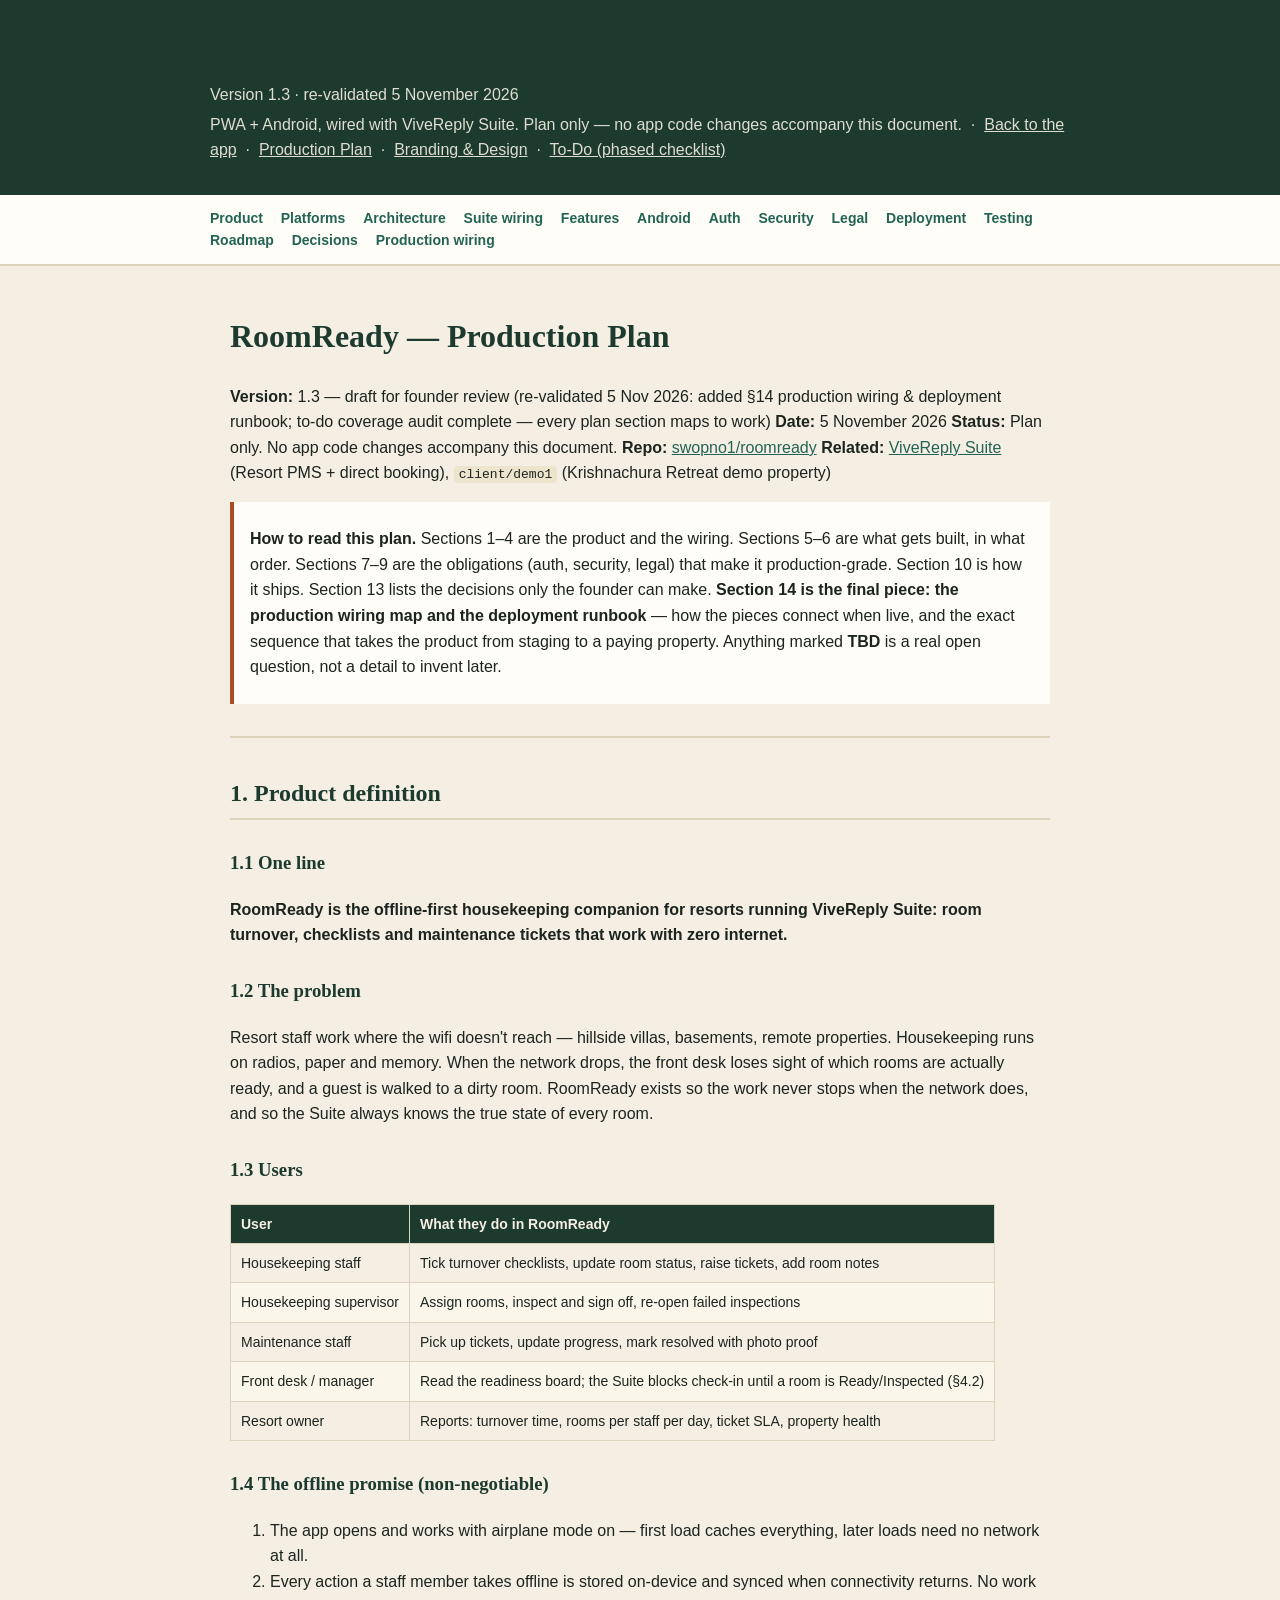
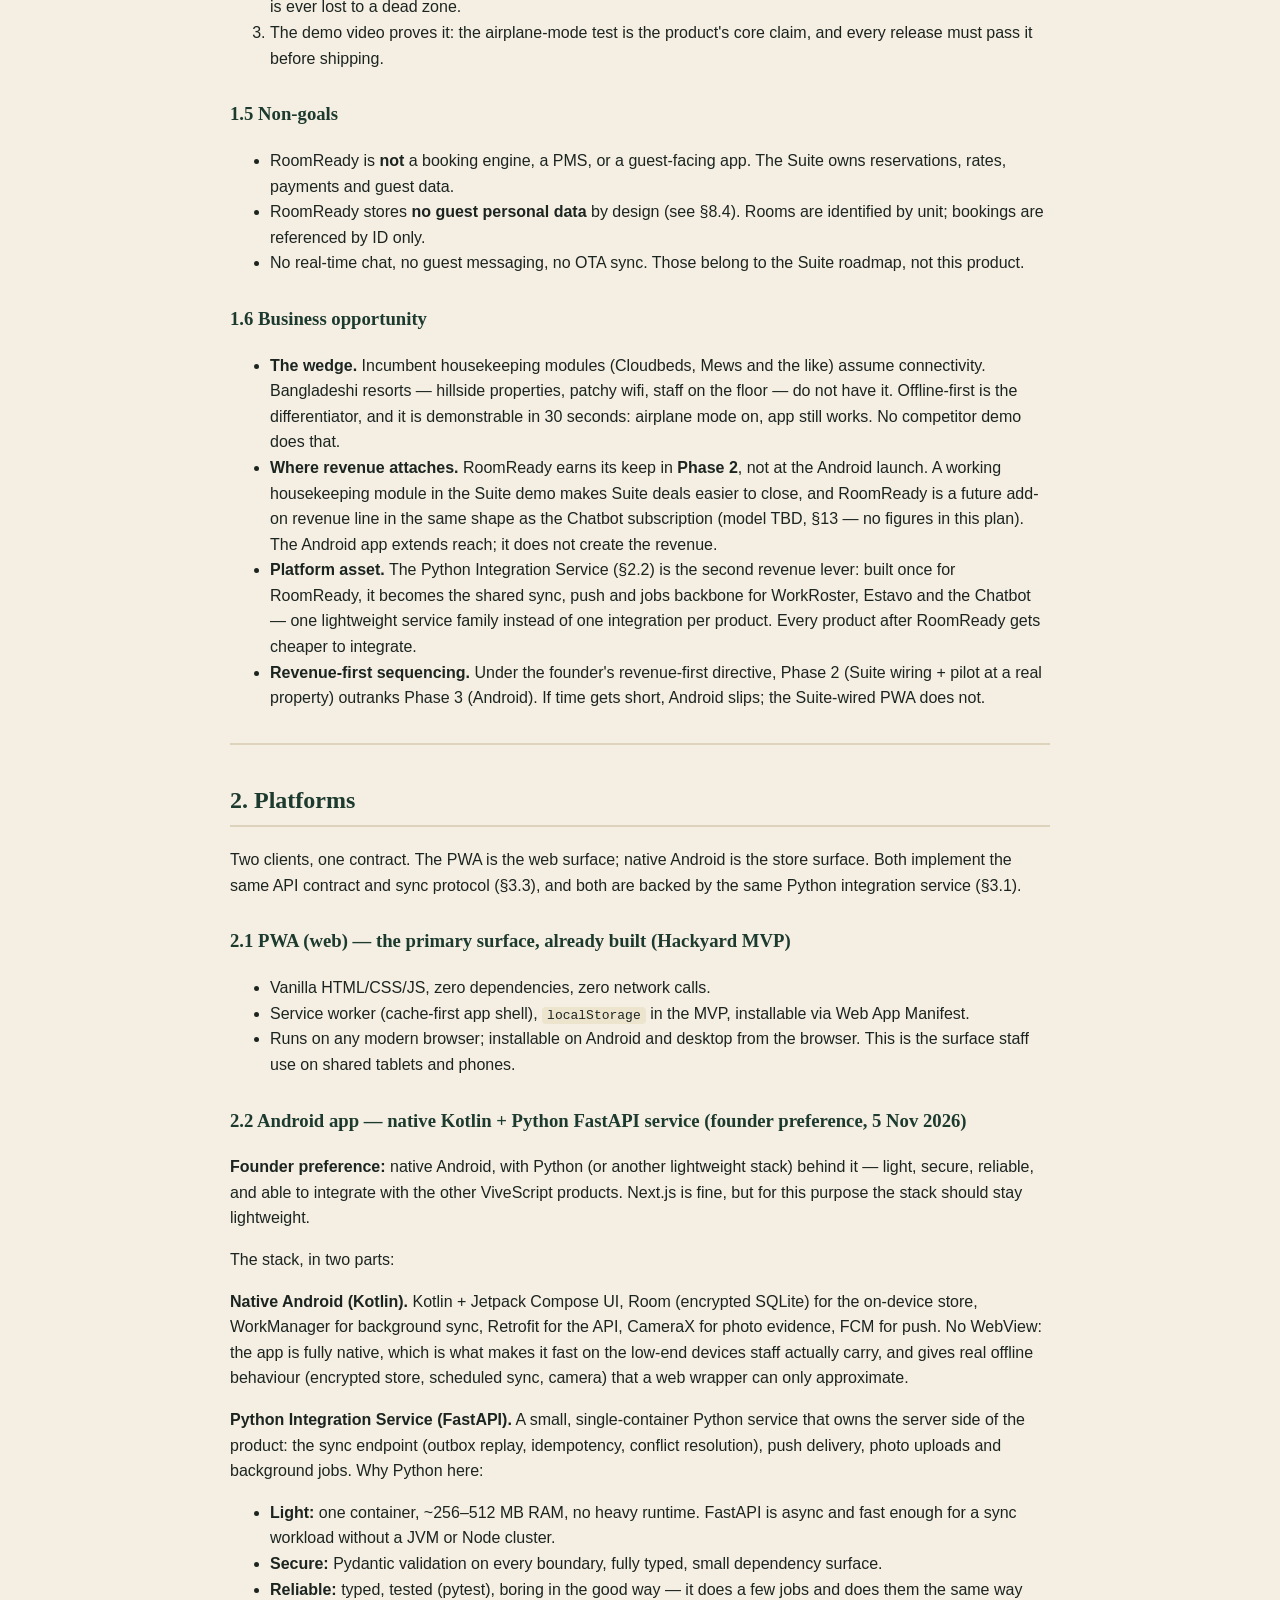
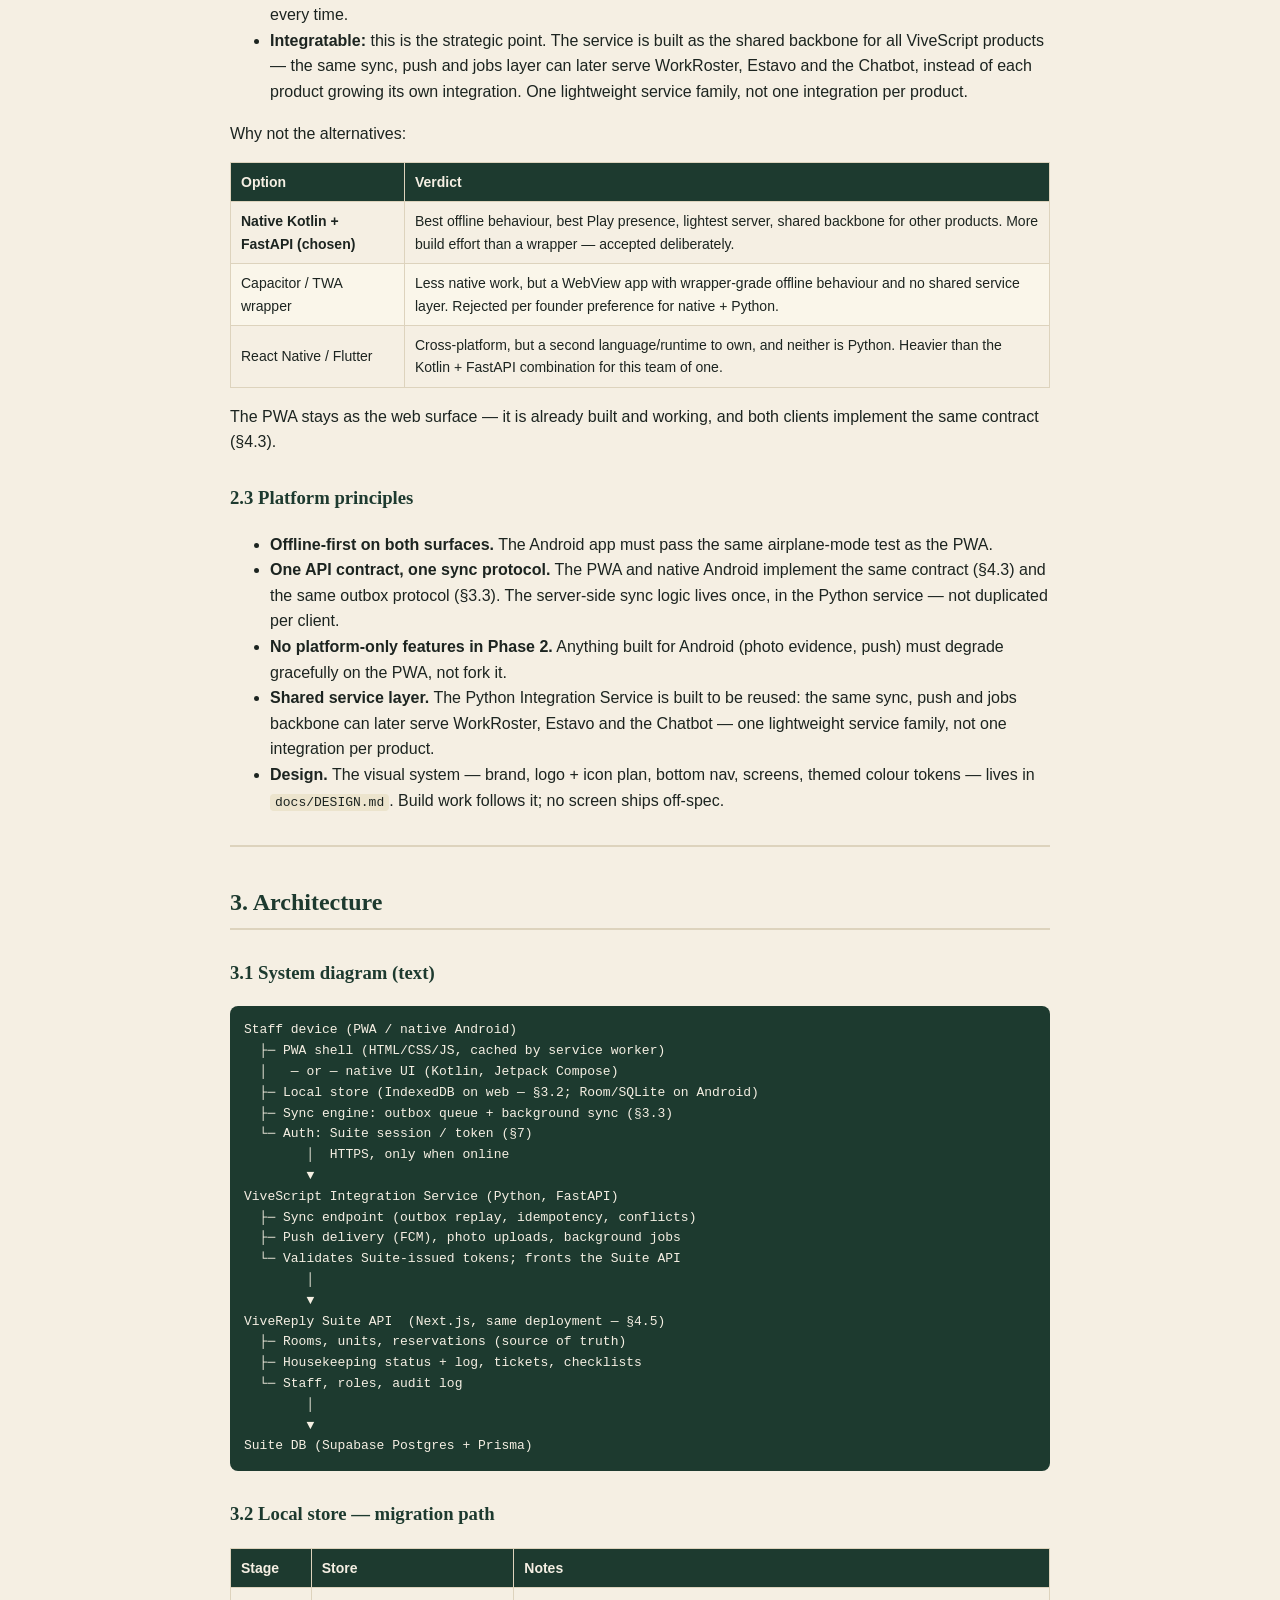
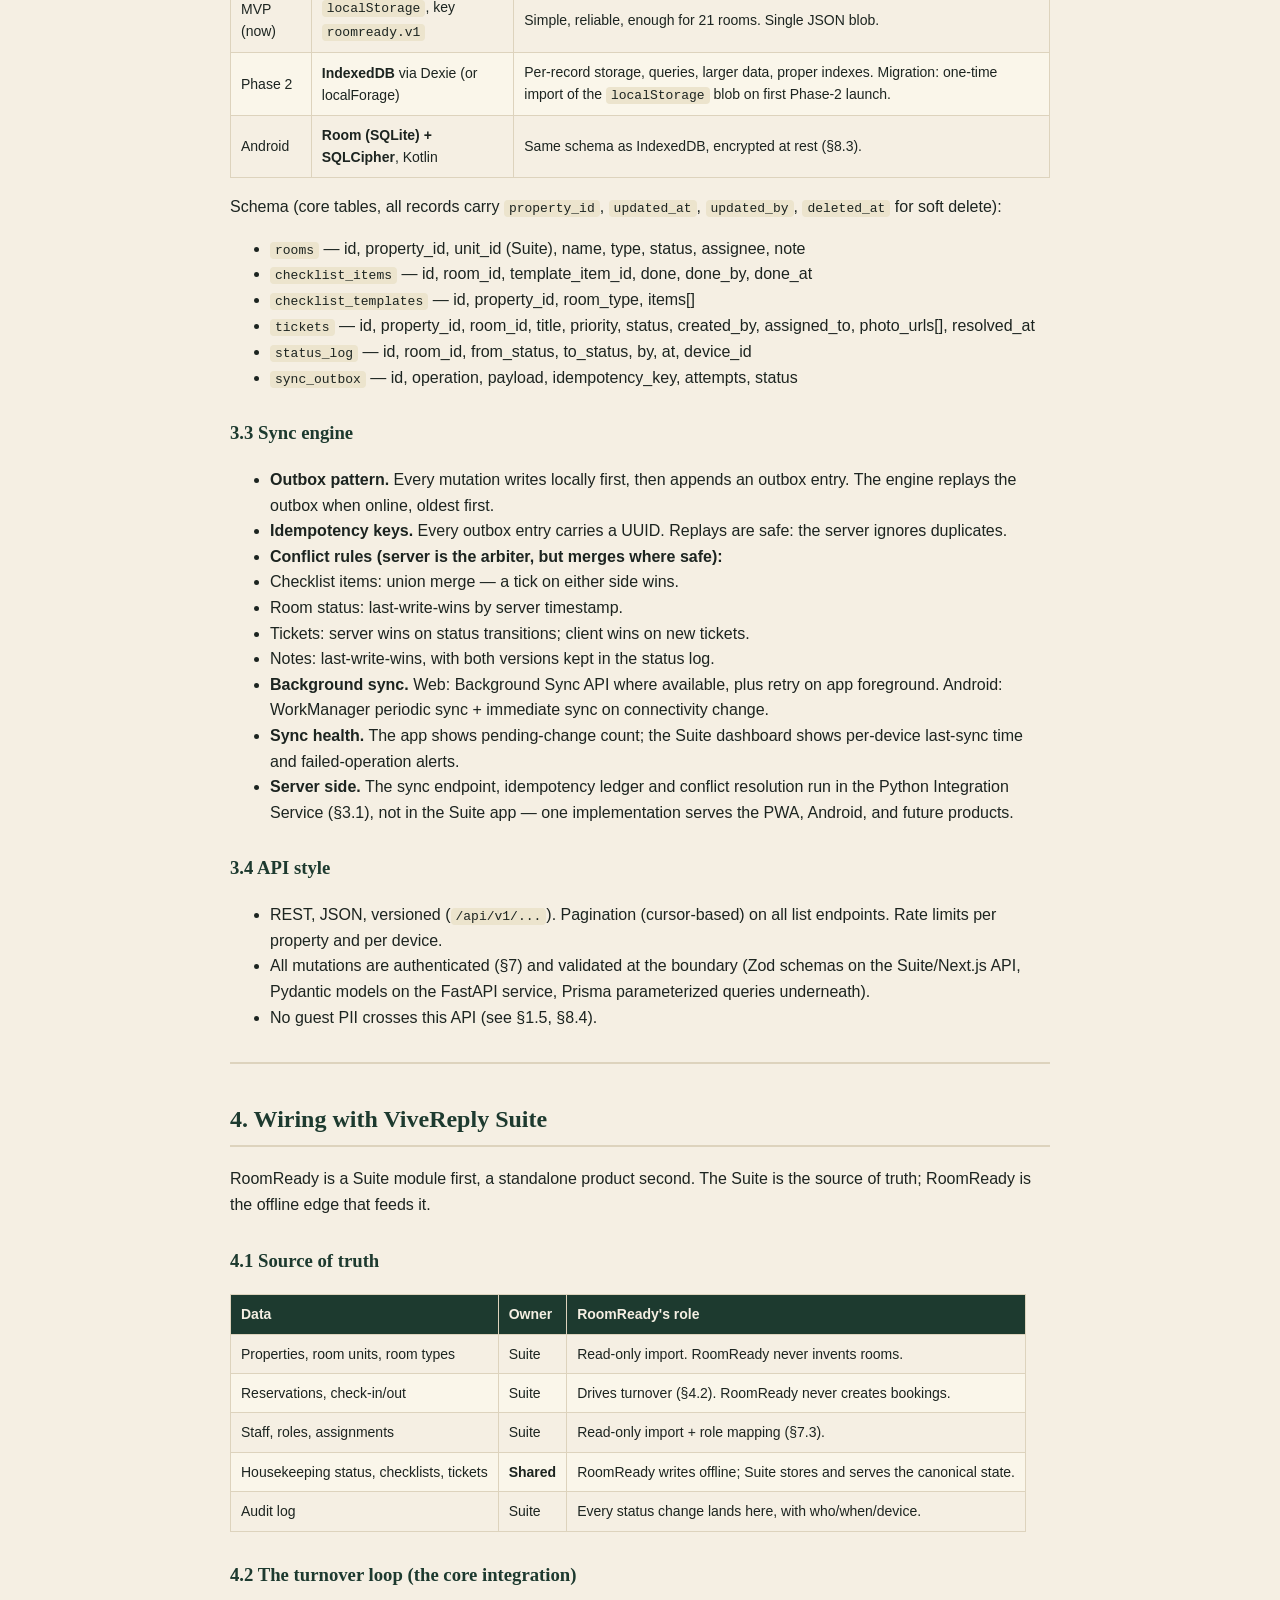
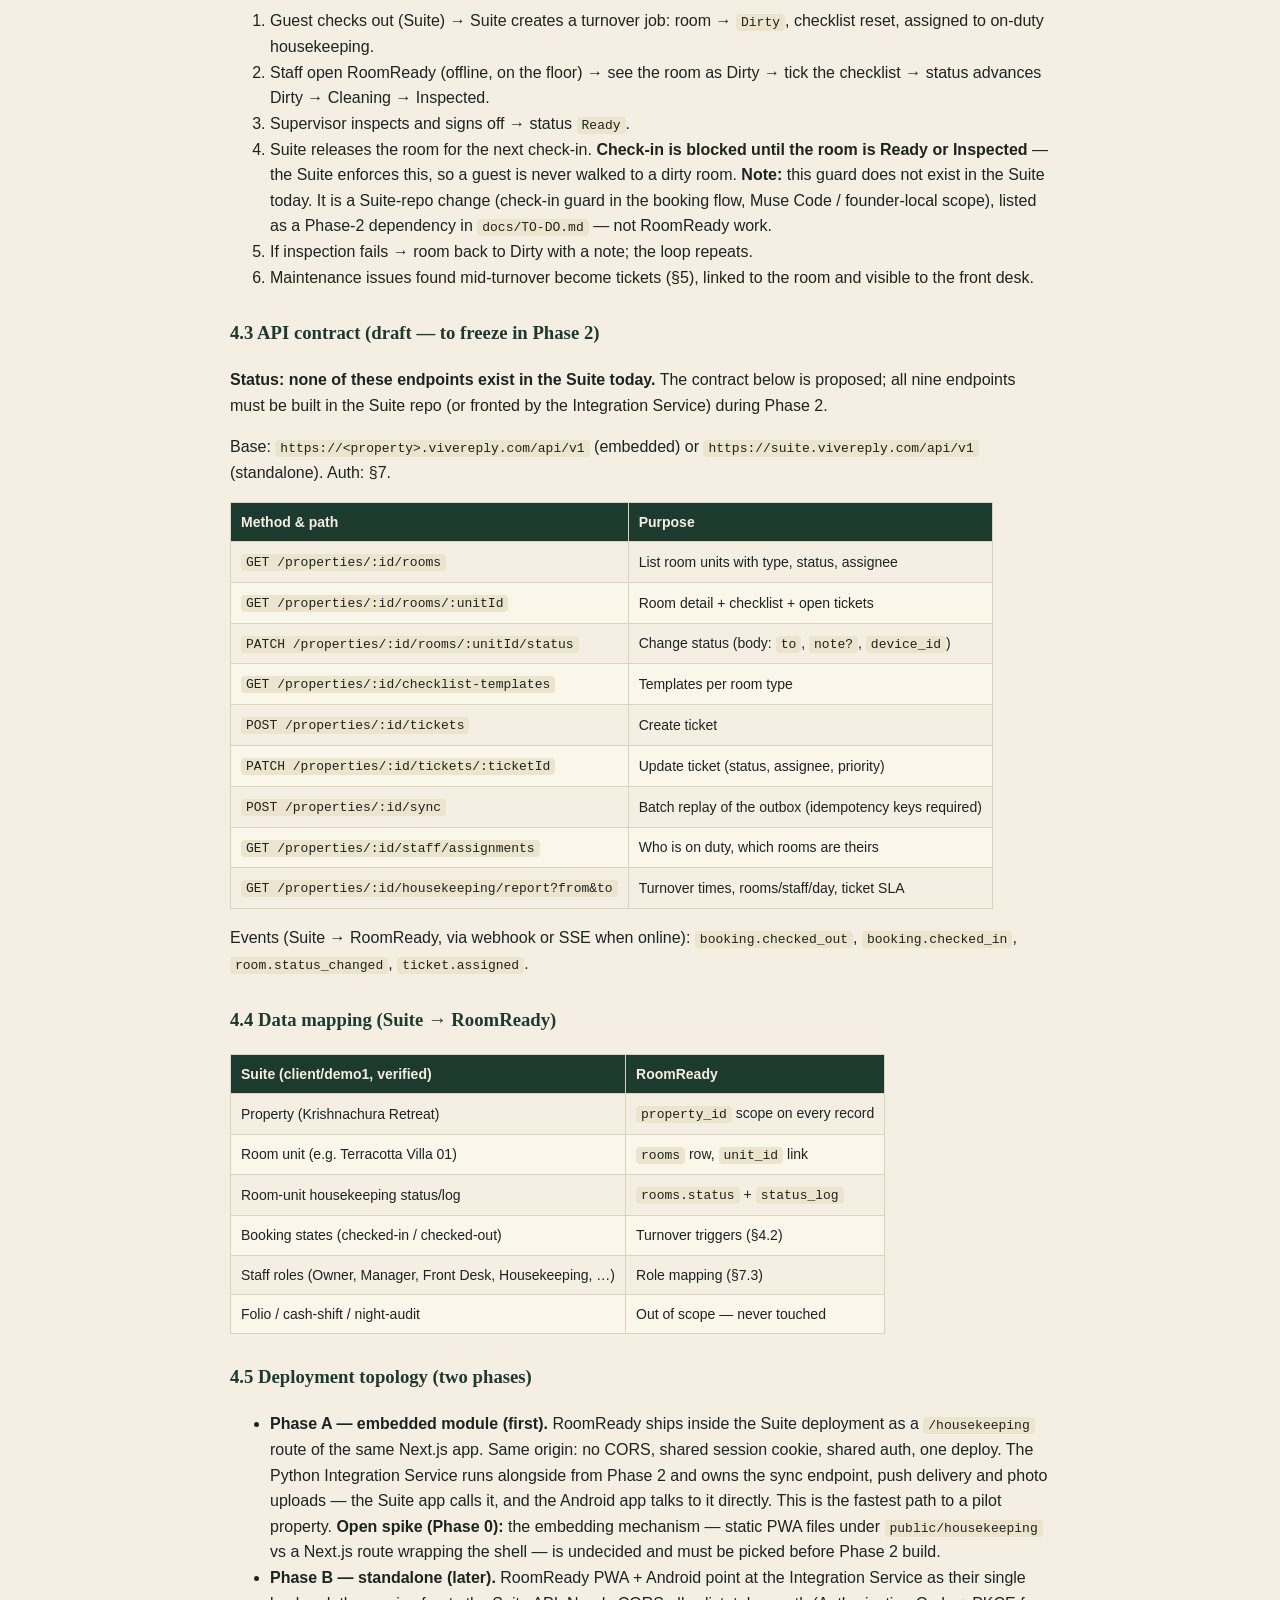
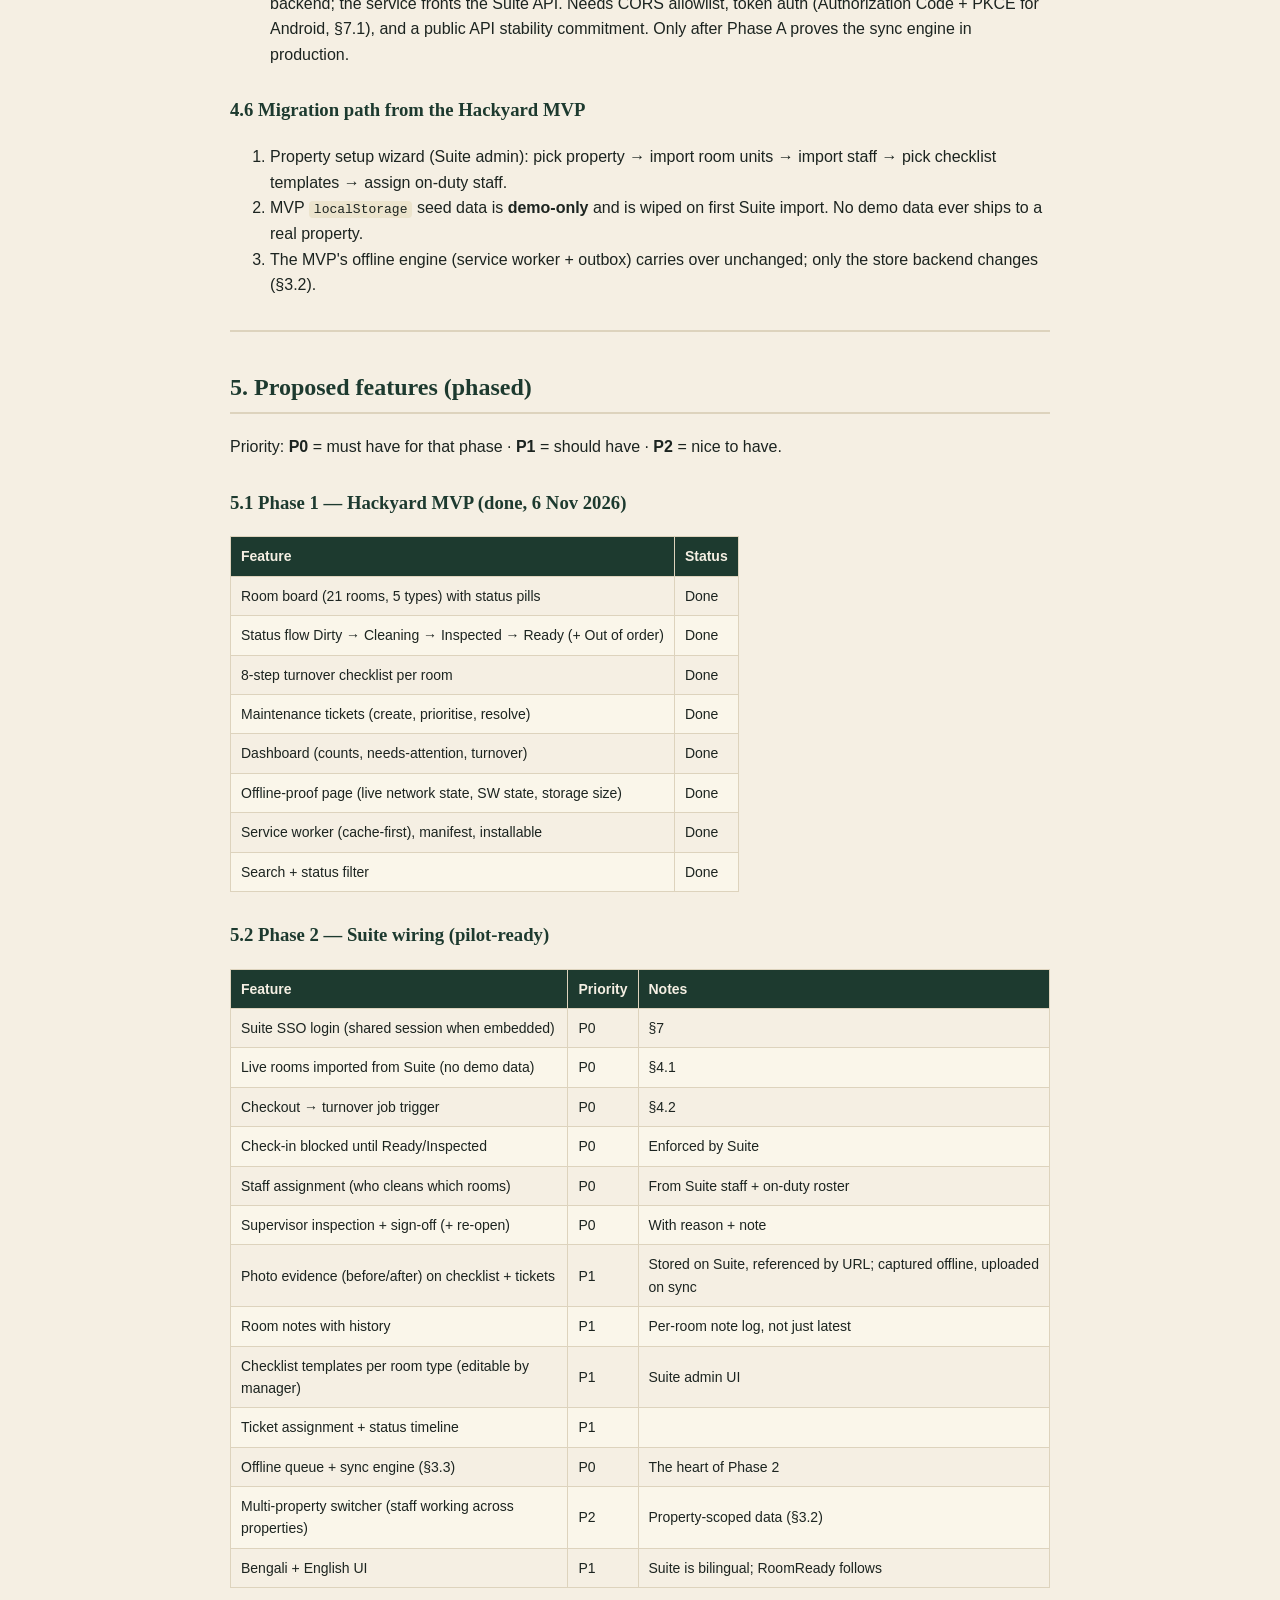
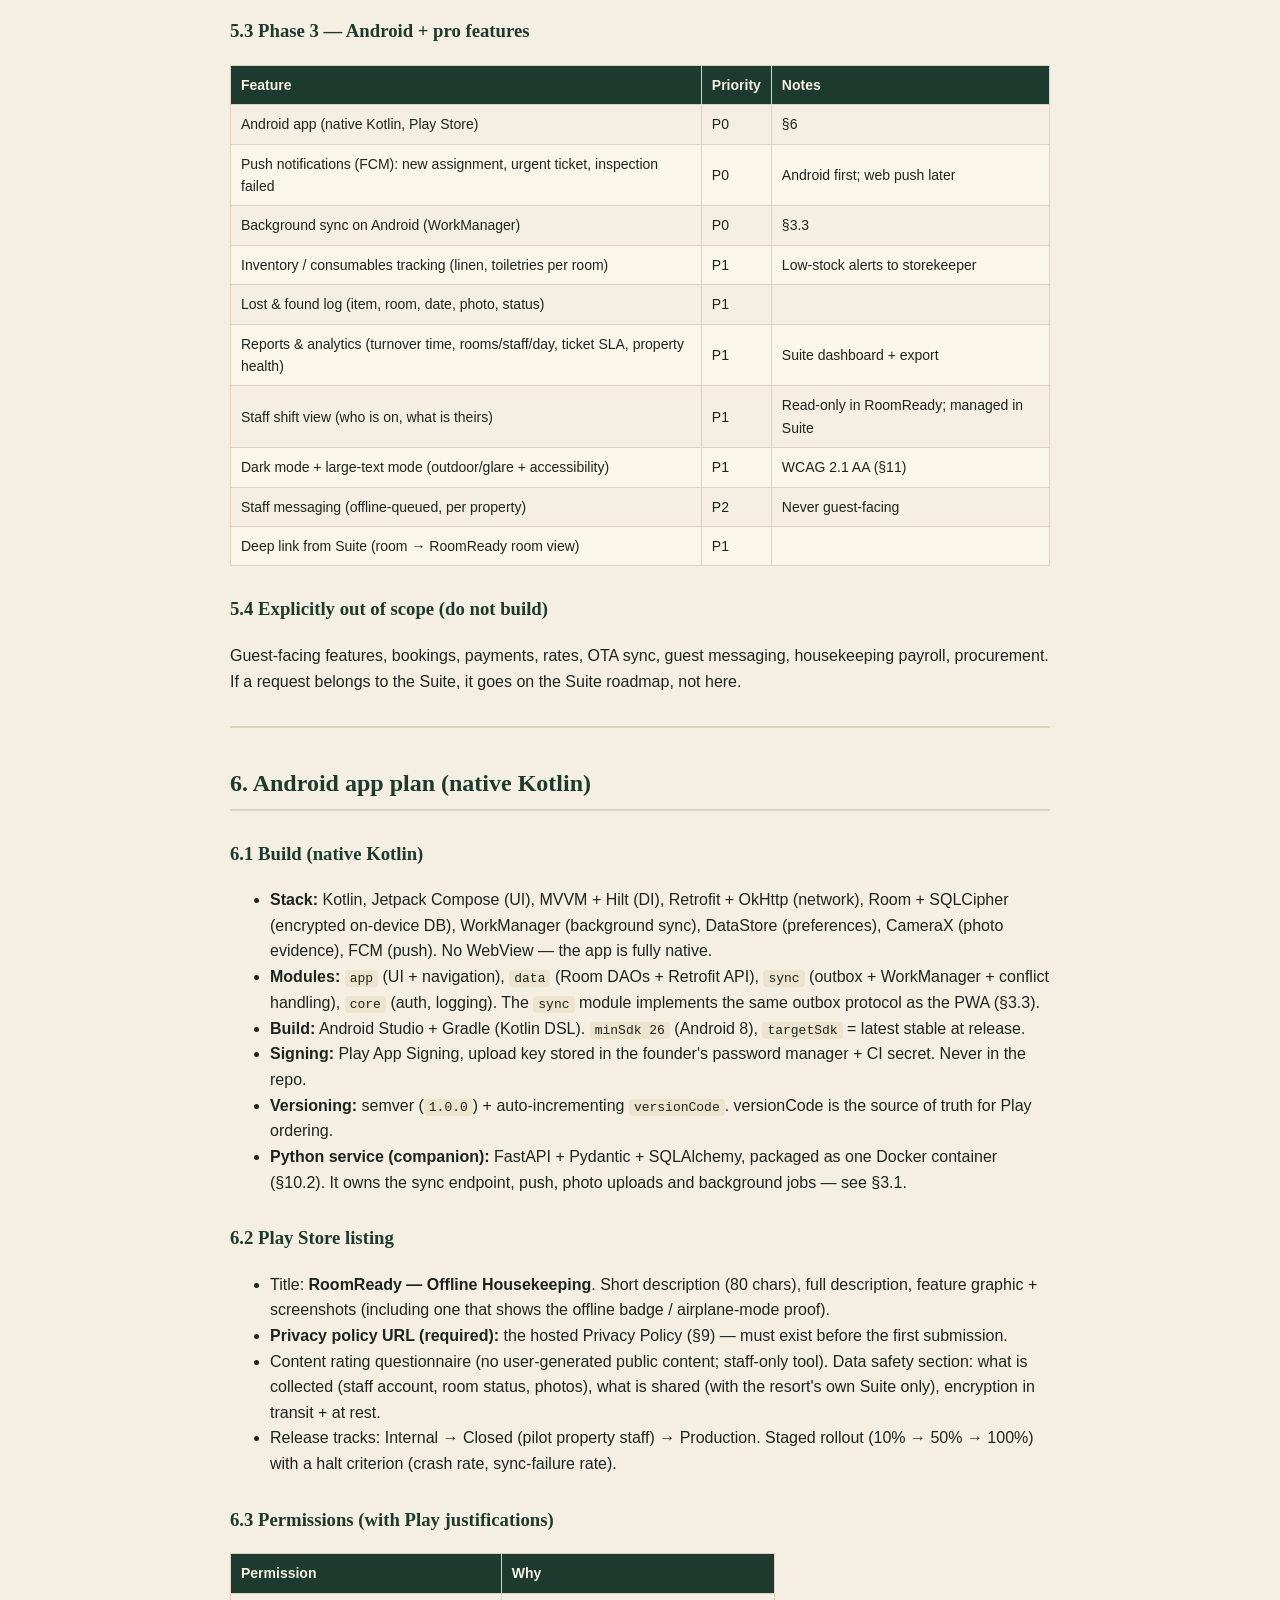
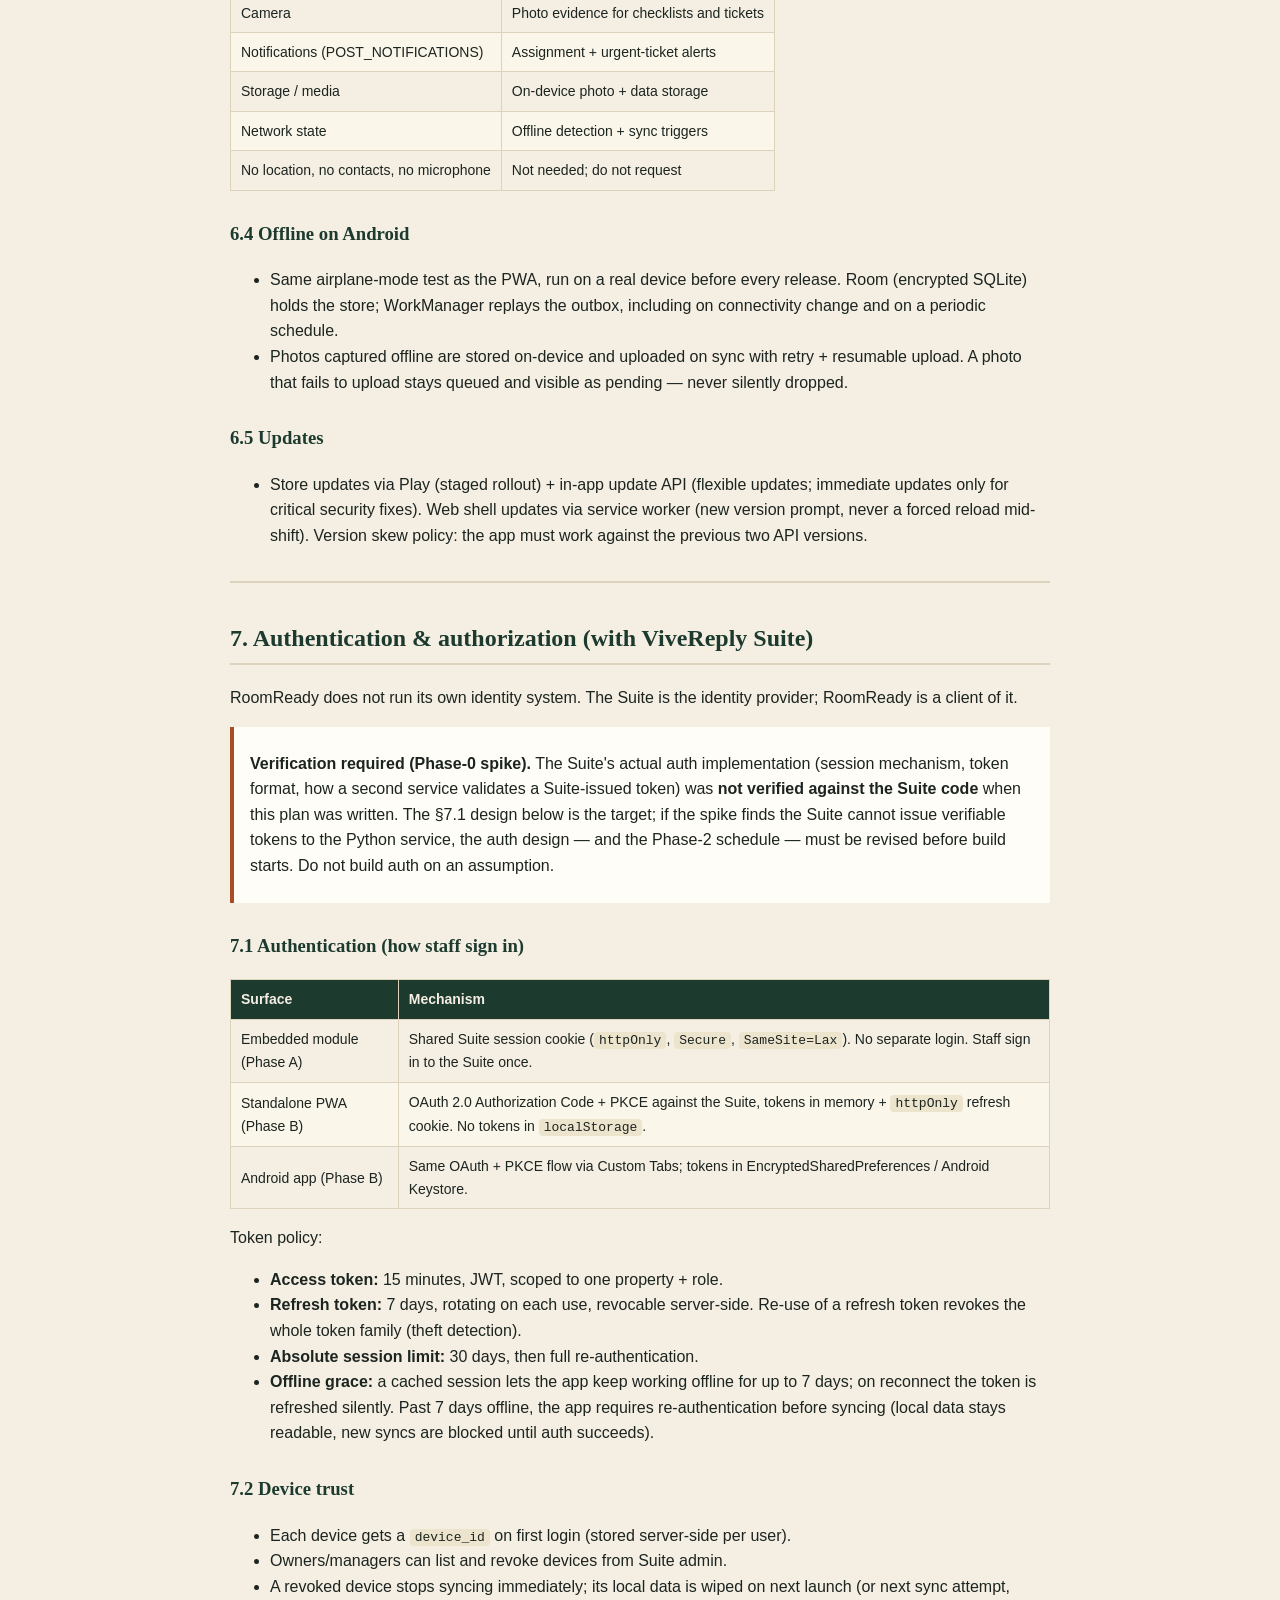
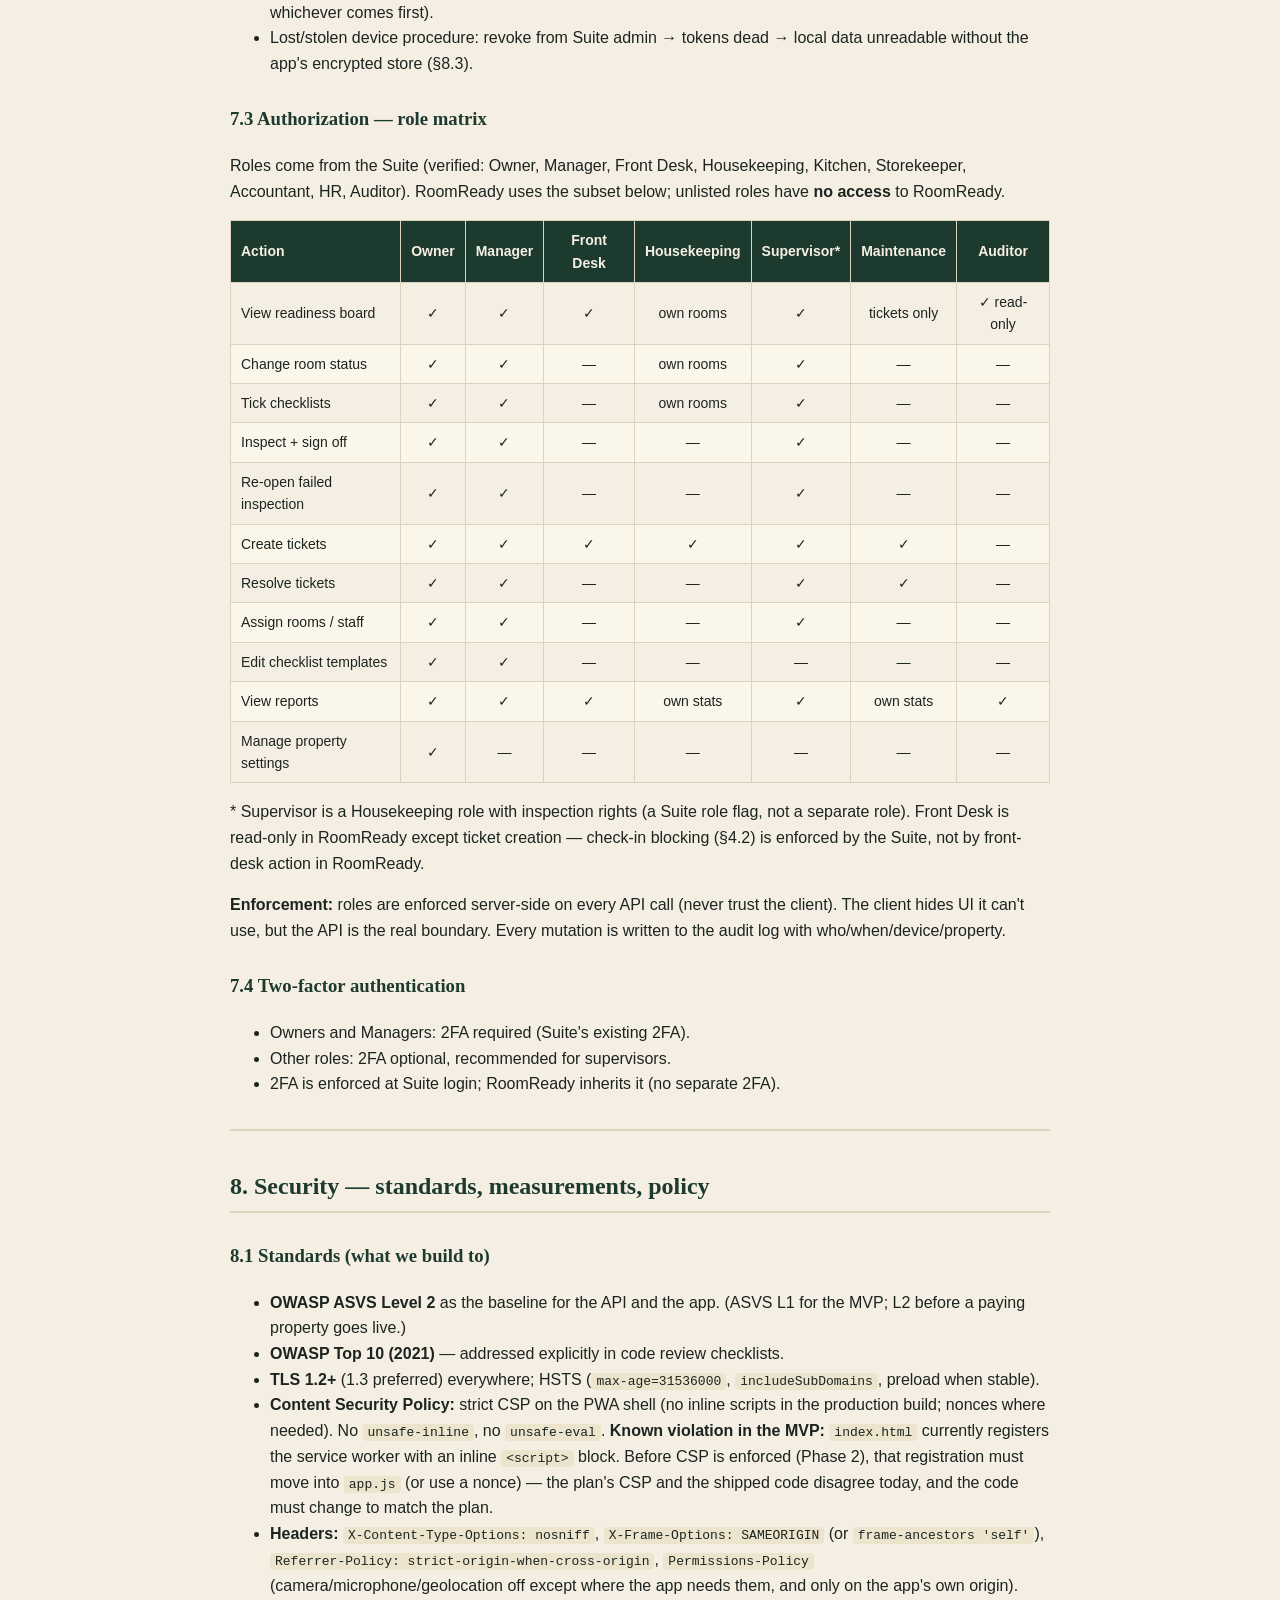
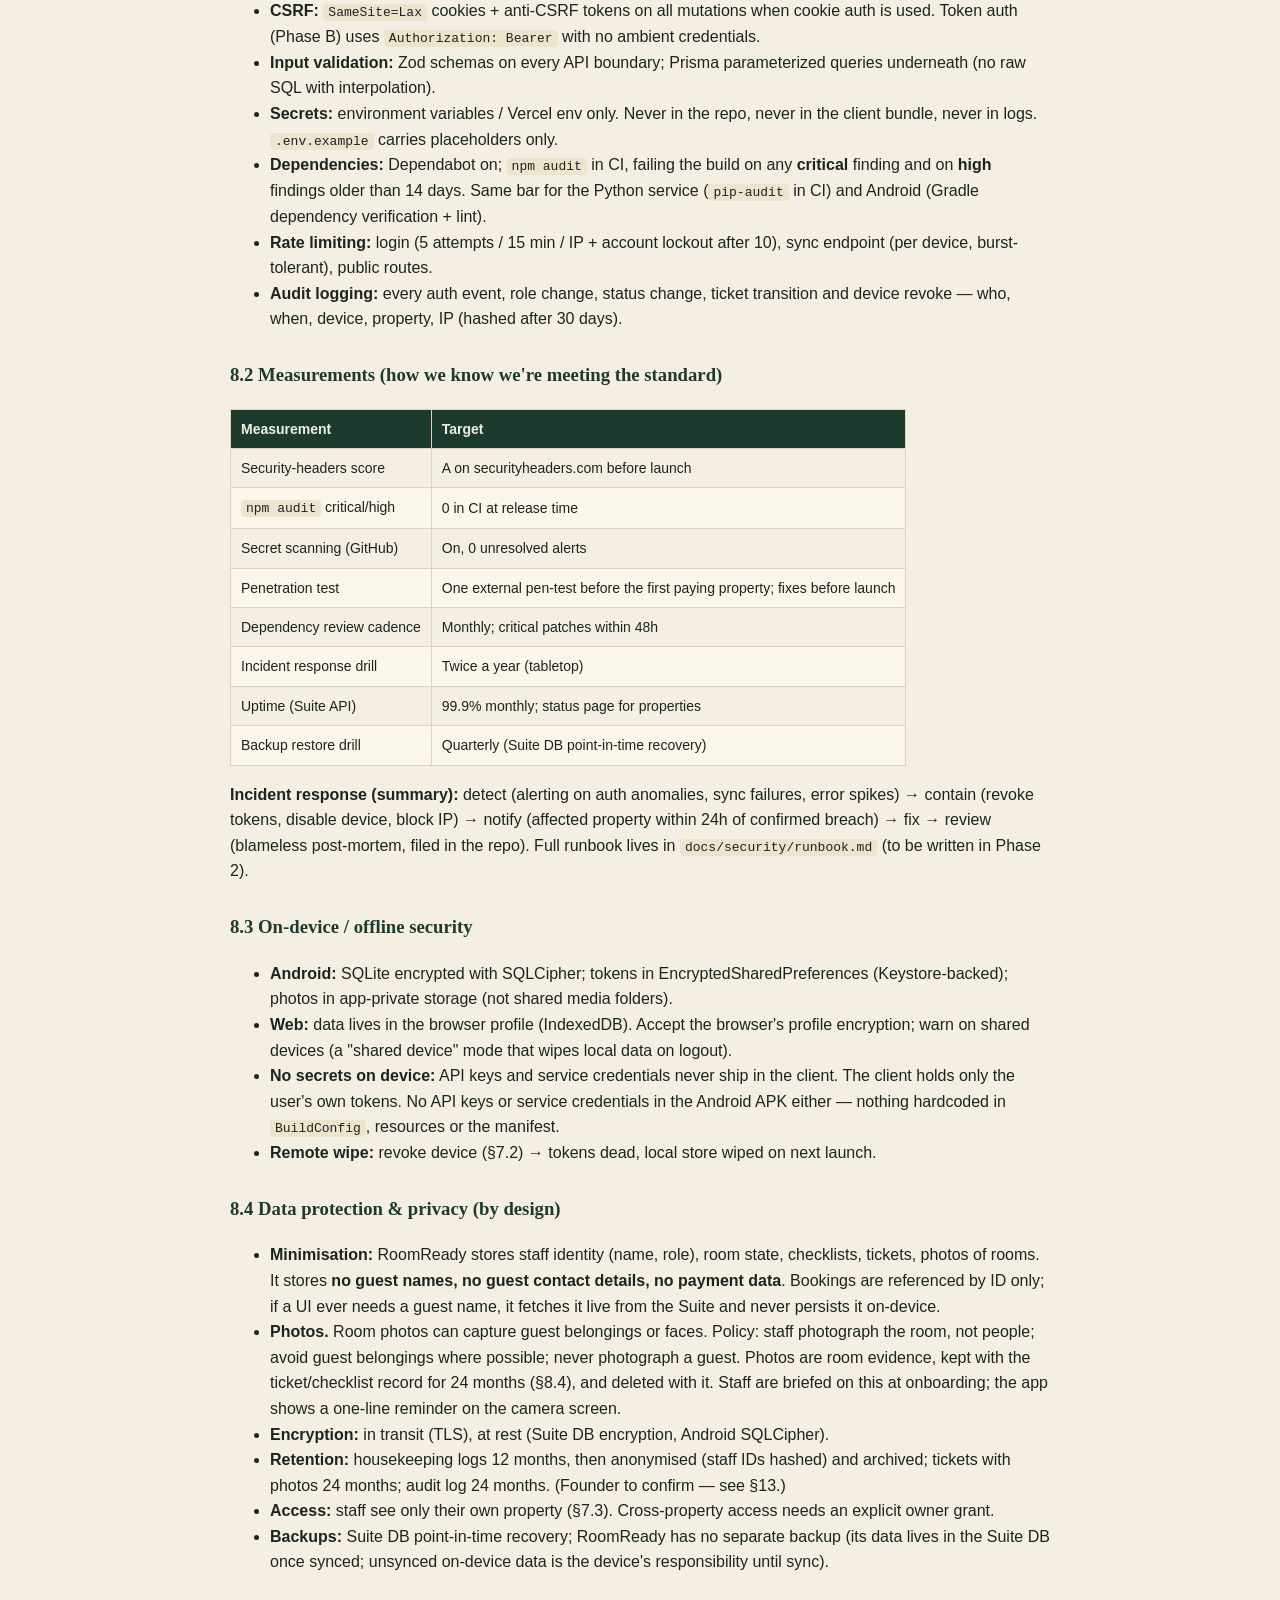
==== commit d5990a7f: "Docs: add DESIGN.md v1.0 — branding, logo/icon plan, 5-item bottom nav, themed color tokens; wire in" ====
--- a/docs/index.html
+++ b/docs/index.html
@@ -4,7 +4,7 @@
 <meta charset="UTF-8">
 <meta name="viewport" content="width=device-width, initial-scale=1.0">
 <title>RoomReady — Production Plan</title>
-<meta name="description" content="RoomReady production plan: PWA + Android, wired with ViveReply Suite. Features, auth, security, legal, deployment, roadmap.">
+<meta name="description" content="PWA + Android, wired with ViveReply Suite. Plan only — no app code changes accompany this document.">
 <style>
 :root { --cream:#f5efe3; --ink:#1c2420; --teal:#226355; --teal-dark:#1d3a2f;
   --accent:#a94e24; --line:#ddd3bd; --card:#fffdf7; }
@@ -49,12 +49,9 @@
 <header><div class="wrap">
 <h1>RoomReady — Production Plan</h1>
 <p>Version 1.3 · re-validated 5 November 2026</p>
-<p>PWA + Android, wired with ViveReply Suite. Plan only — no app code
-changes accompany this document. &nbsp;·&nbsp; <a href="../">Back to the app</a>
-&nbsp;·&nbsp; <a href="PLAN.md">Read as Markdown</a>
-&nbsp;·&nbsp; <a href="TO-DO.md">To-Do (phased checklist)</a></p>
+<p>PWA + Android, wired with ViveReply Suite. Plan only — no app code changes accompany this document. &nbsp;·&nbsp; <a href="../">Back to the app</a> &nbsp;·&nbsp; <a href="index.html">Production Plan</a> &nbsp;·&nbsp; <a href="design.html">Branding & Design</a> &nbsp;·&nbsp; <a href="TO-DO.md">To-Do (phased checklist)</a></p>
 </div></header>
-<nav class="toc"><div class="wrap"><a href="#1-product-definition">Product</a> <a href="#2-platforms">Platforms</a> <a href="#3-architecture">Architecture</a> <a href="#4-wiring-with-vivereply-suite">Suite wiring</a> <a href="#5-proposed-features-phased">Features</a> <a href="#6-android-app-plan-native-kotlin">Android</a> <a href="#7-authentication--authorization-with-vivereply-suite">Auth</a> <a href="#8-security--standards-measurements-policy">Security</a> <a href="#9-legal-pages">Legal</a> <a href="#10-production-deployment">Deployment</a> <a href="#11-testing--qa">Testing</a> <a href="#12-roadmap--milestones">Roadmap</a> <a href="#13-decisions-needed-from-the-founder">Decisions</a> <a href="#14-production-wiring--deployment-runbook-the-final-piece">Production wiring</a></div></nav>
+<nav class="toc"><div class="wrap"><a href="#1-product-definition">Product</a> <a href="#2-platforms">Platforms</a> <a href="#3-architecture">Architecture</a> <a href="#4-wiring-with-vivereply-suite">Suite wiring</a> <a href="#5-proposed-features-phased">Features</a> <a href="#6-android-app-plan-native-kotlin">Android</a> <a href="#7-authentication-authorization-with-vivereply-suite">Auth</a> <a href="#8-security-standards-measurements-policy">Security</a> <a href="#9-legal-pages">Legal</a> <a href="#10-production-deployment">Deployment</a> <a href="#11-testing-qa">Testing</a> <a href="#12-roadmap-milestones">Roadmap</a> <a href="#13-decisions-needed-from-the-founder">Decisions</a> <a href="#14-production-wiring-deployment-runbook-the-final-piece">Production wiring</a></div></nav>
 <main>
 <h1 id="roomready-production-plan">RoomReady — Production Plan</h1>
 <p><strong>Version:</strong> 1.3 — draft for founder review (re-validated 5 Nov 2026:
@@ -242,6 +239,9 @@
   reused: the same sync, push and jobs backbone can later serve WorkRoster,
   Estavo and the Chatbot — one lightweight service family, not one
   integration per product.</li>
+<li><strong>Design.</strong> The visual system — brand, logo + icon plan, bottom nav,
+  screens, themed colour tokens — lives in <code>docs/DESIGN.md</code>. Build work
+  follows it; no screen ships off-spec.</li>
 </ul>
 <hr />
 <h2 id="3-architecture">3. Architecture</h2>
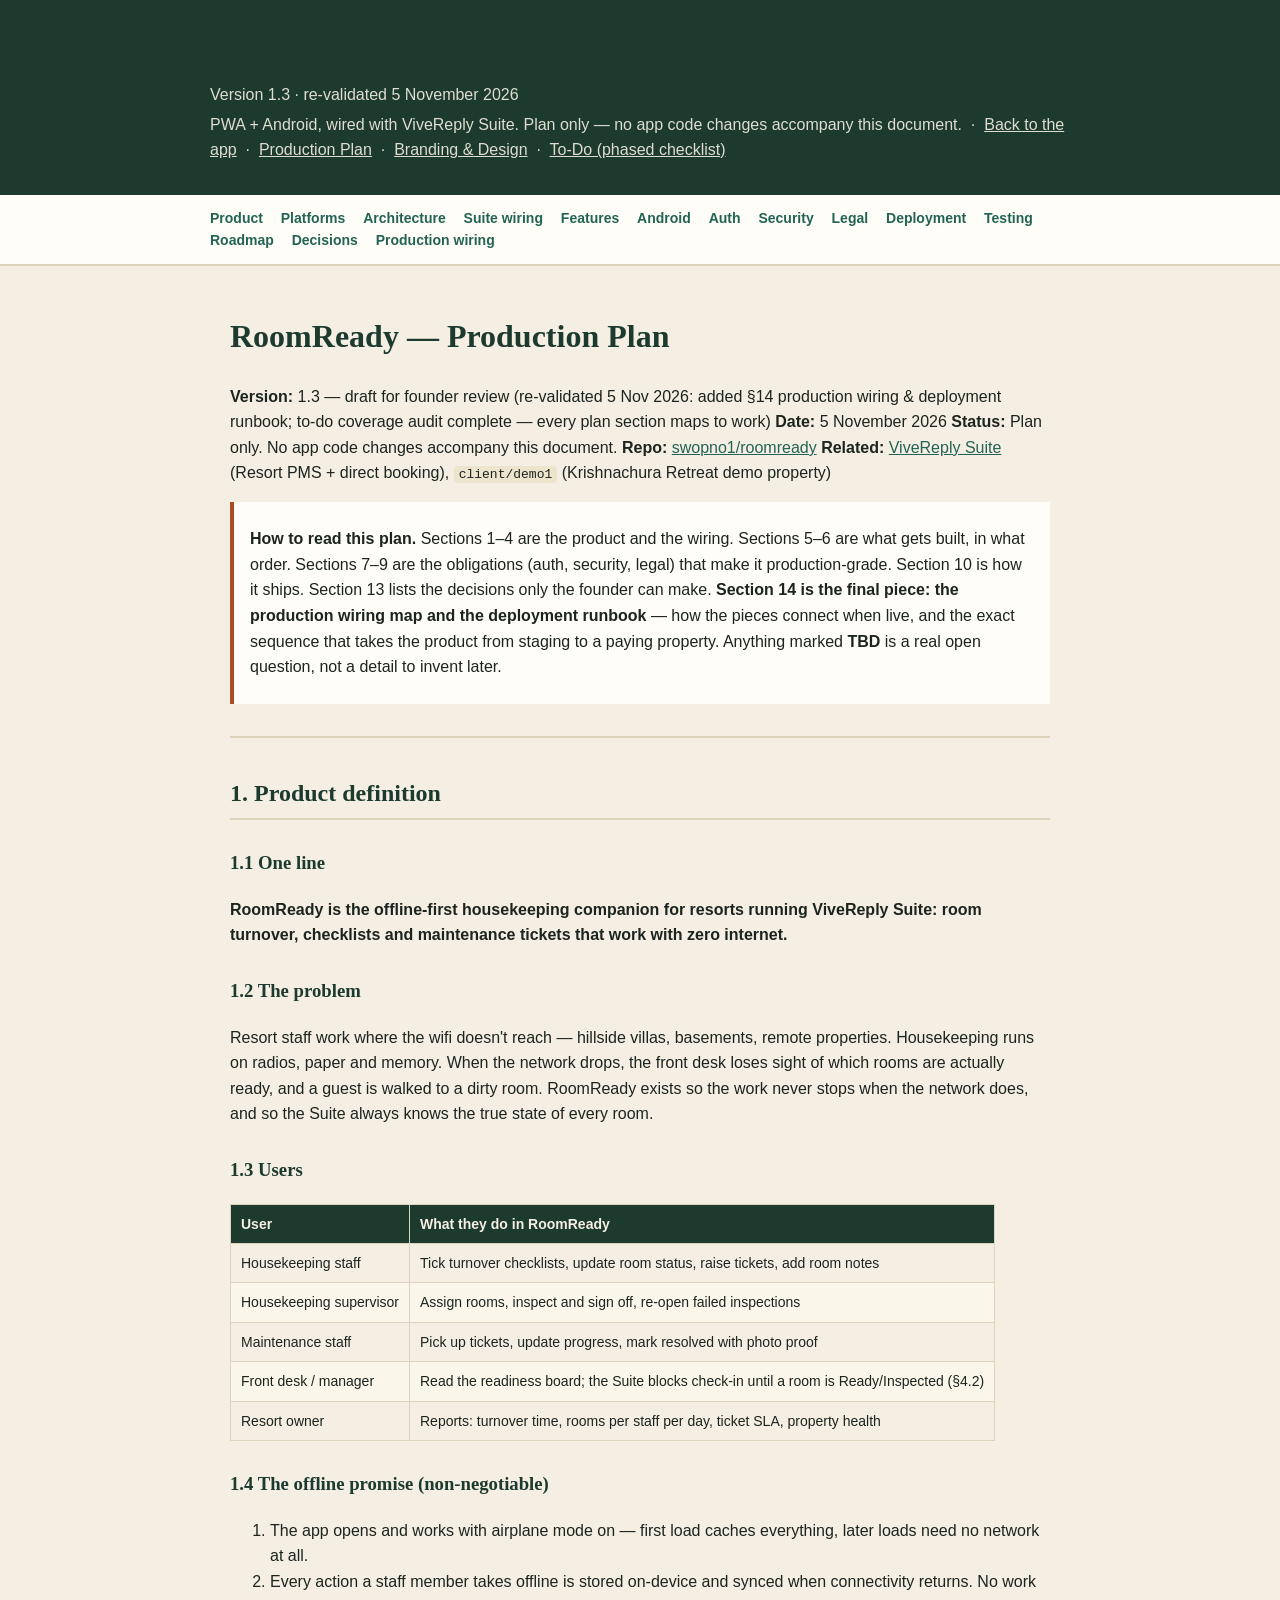
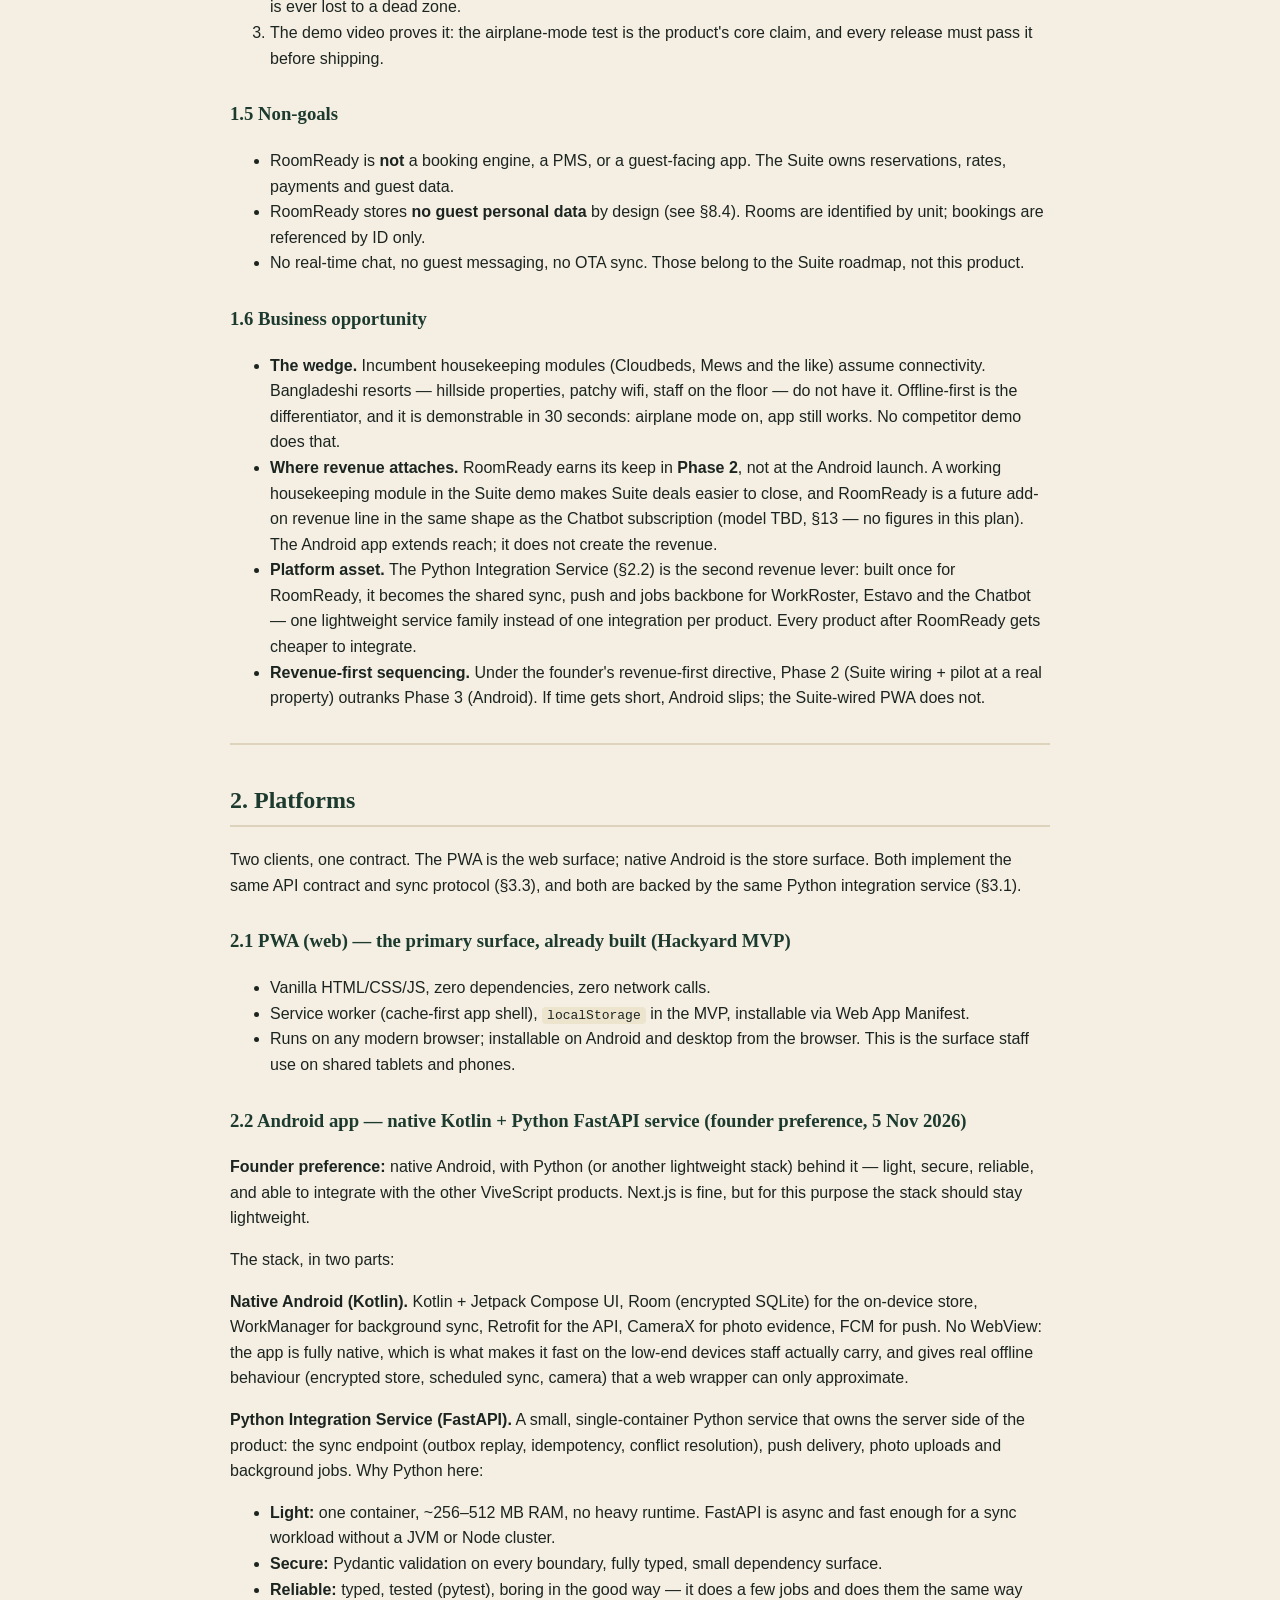
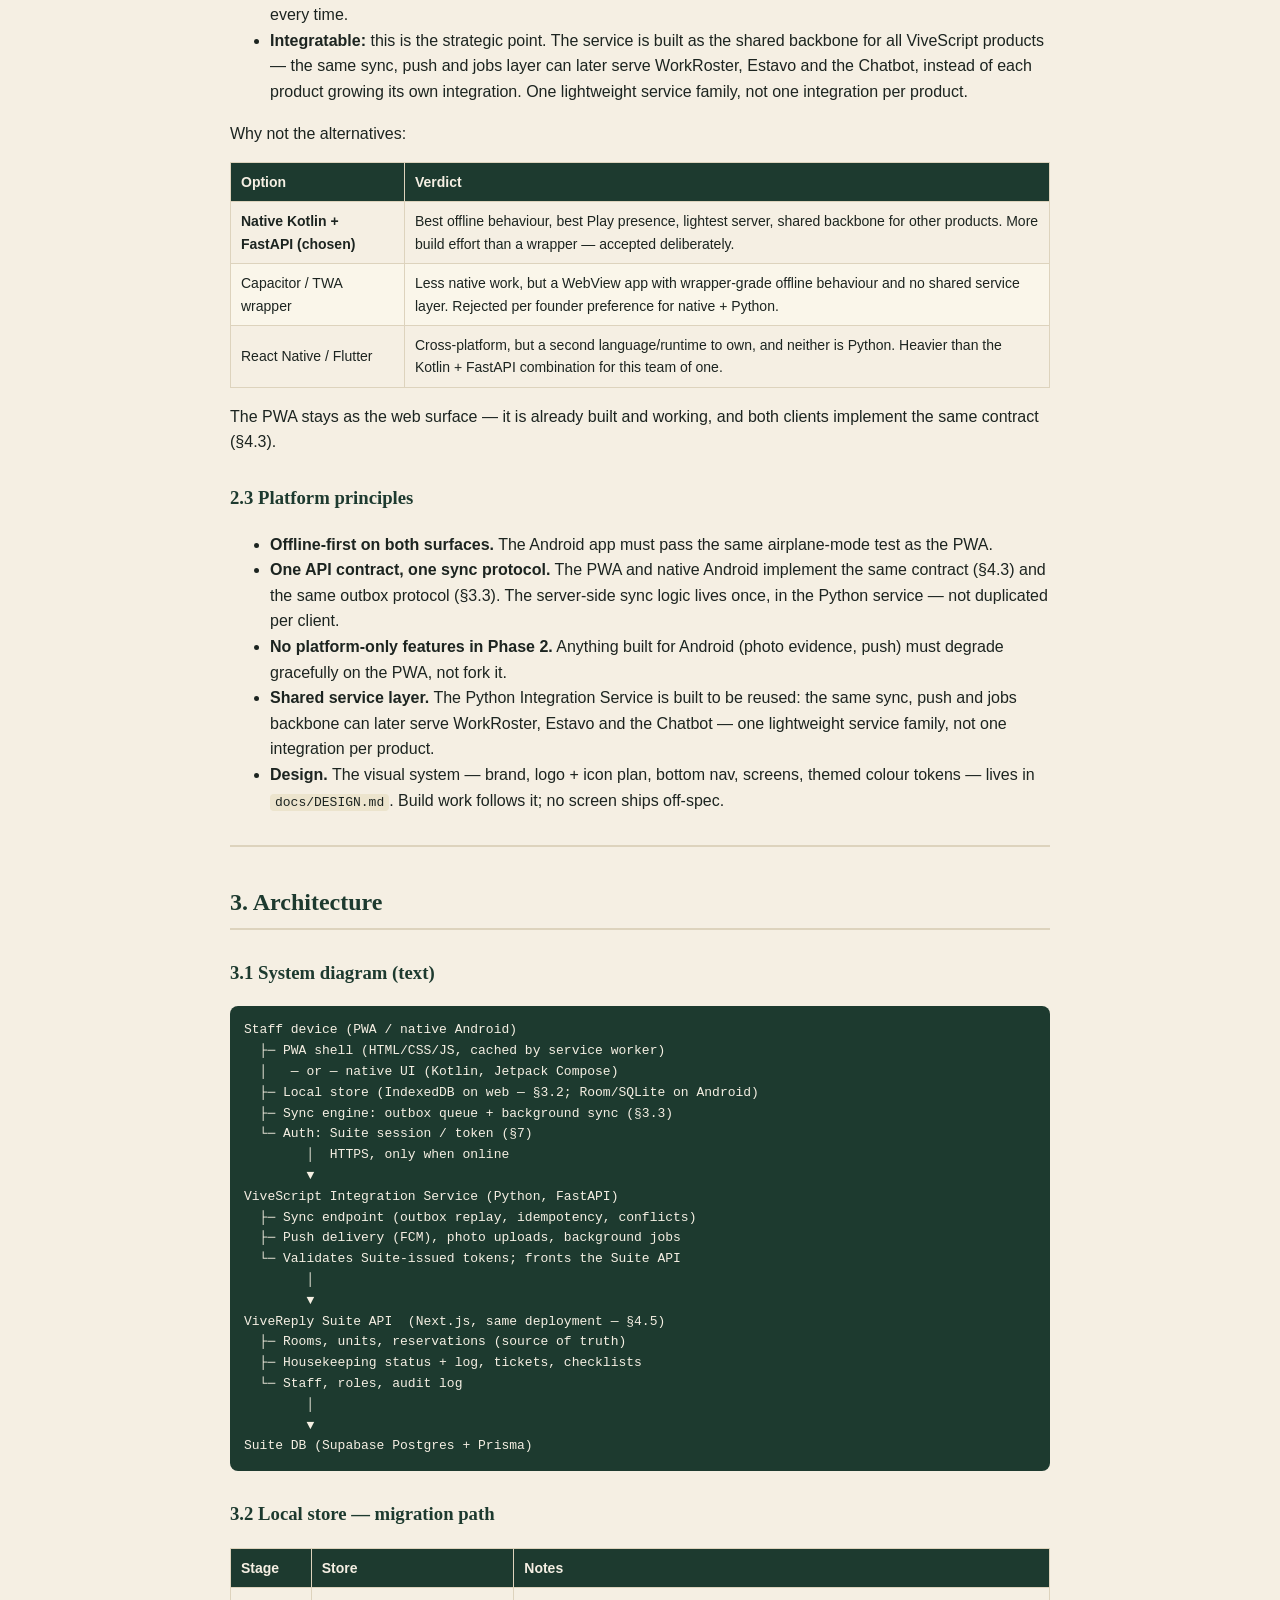
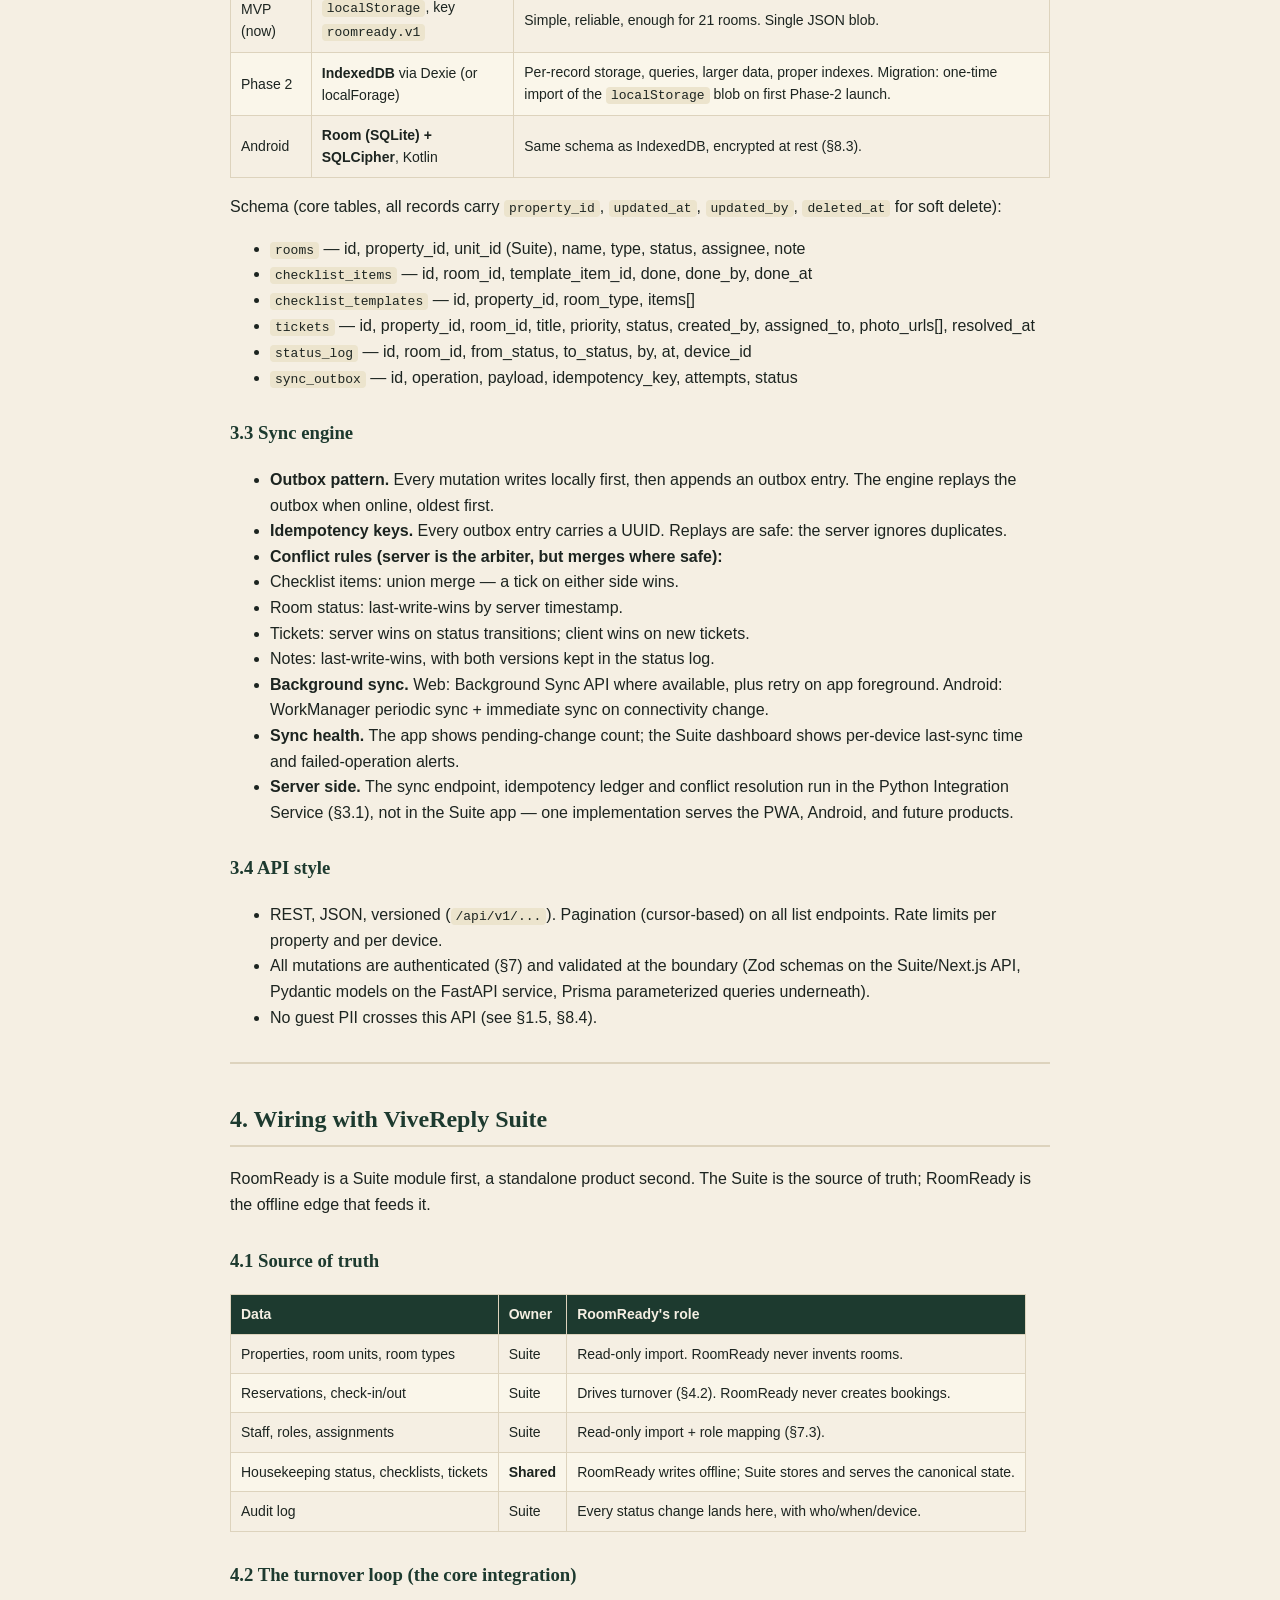
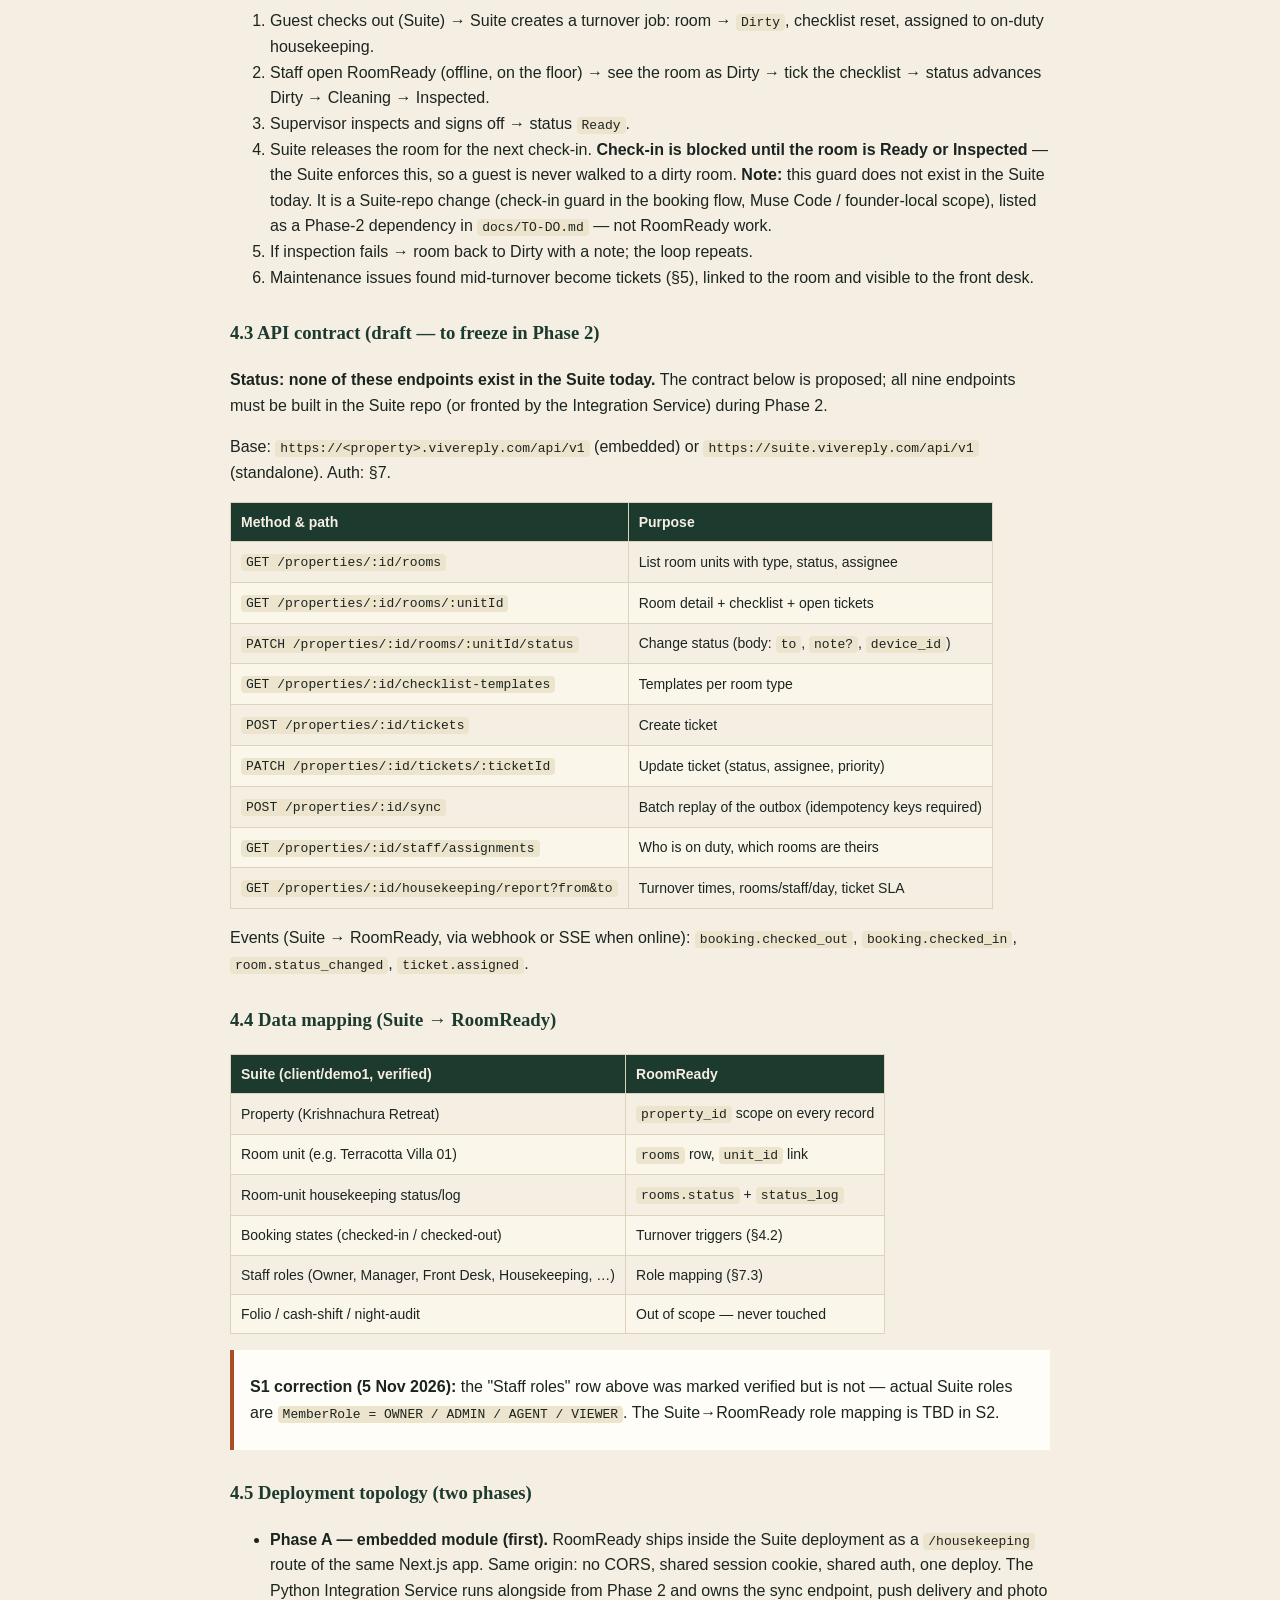
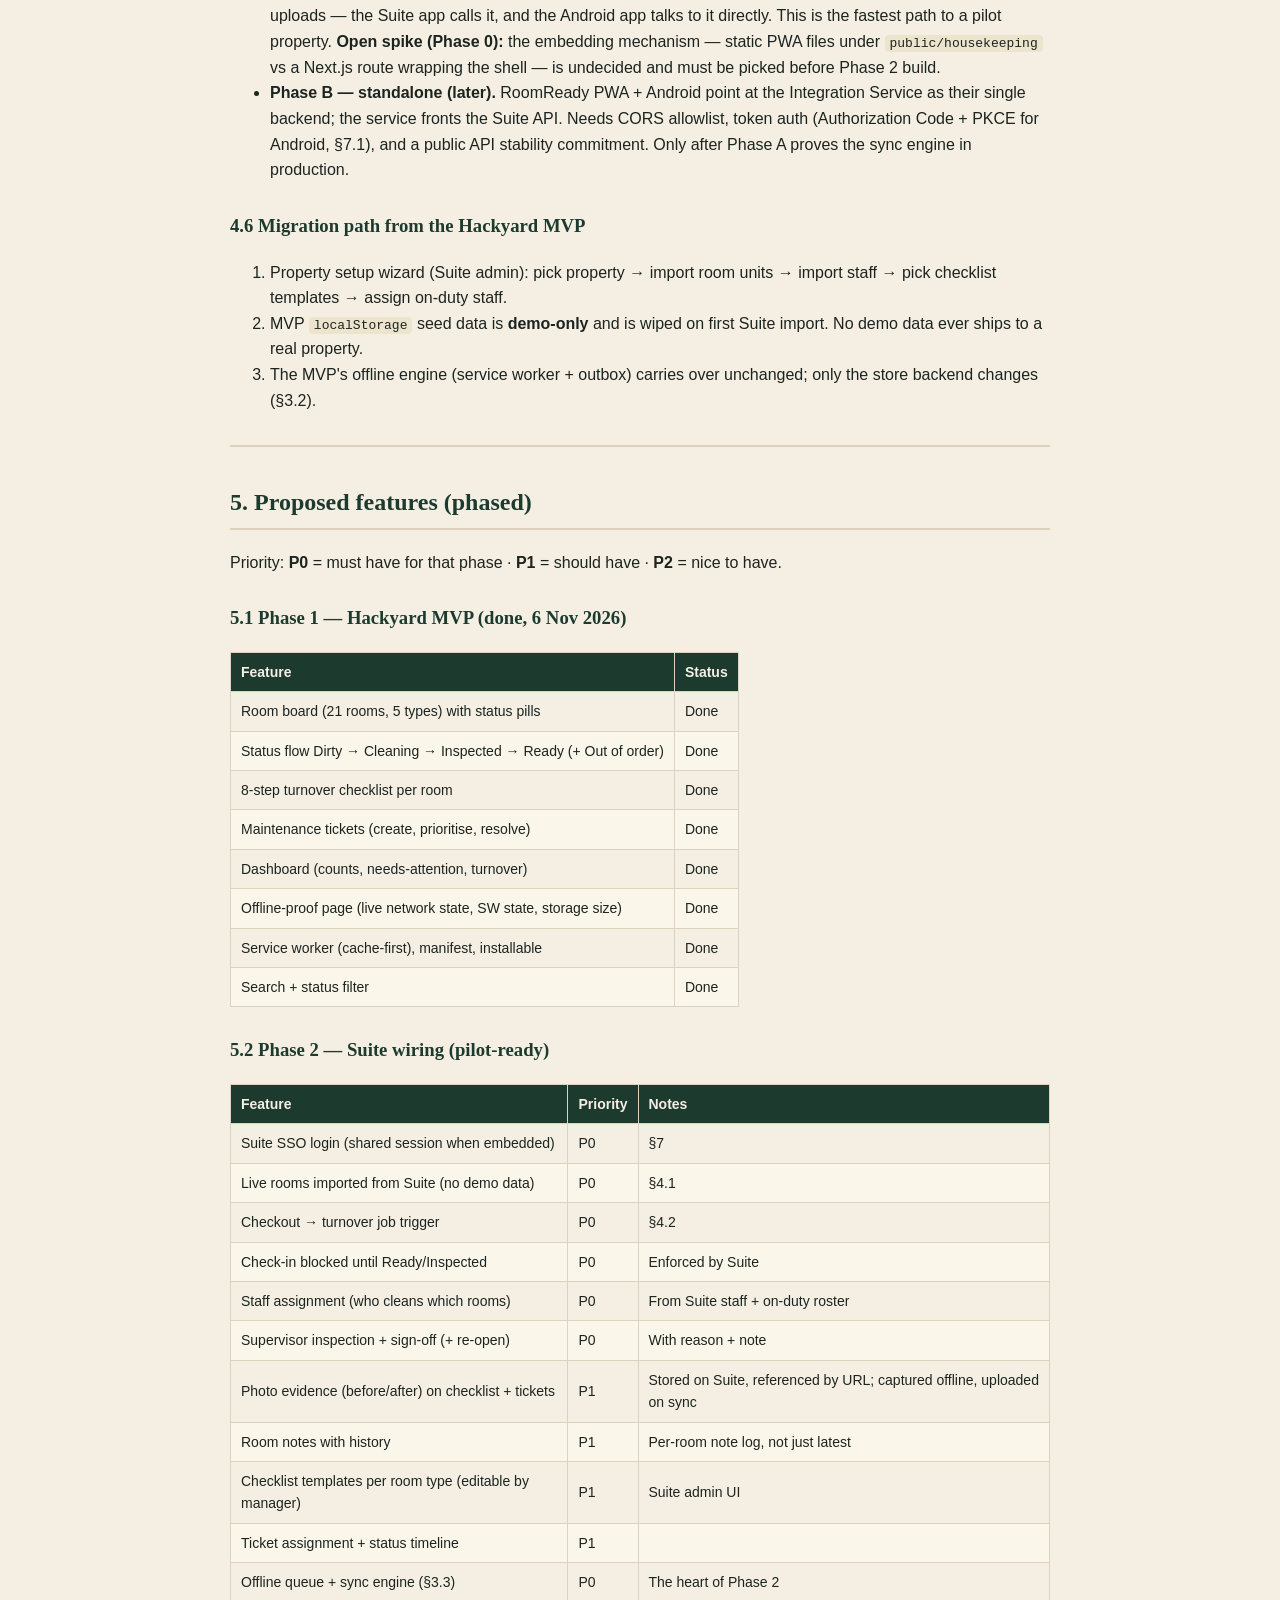
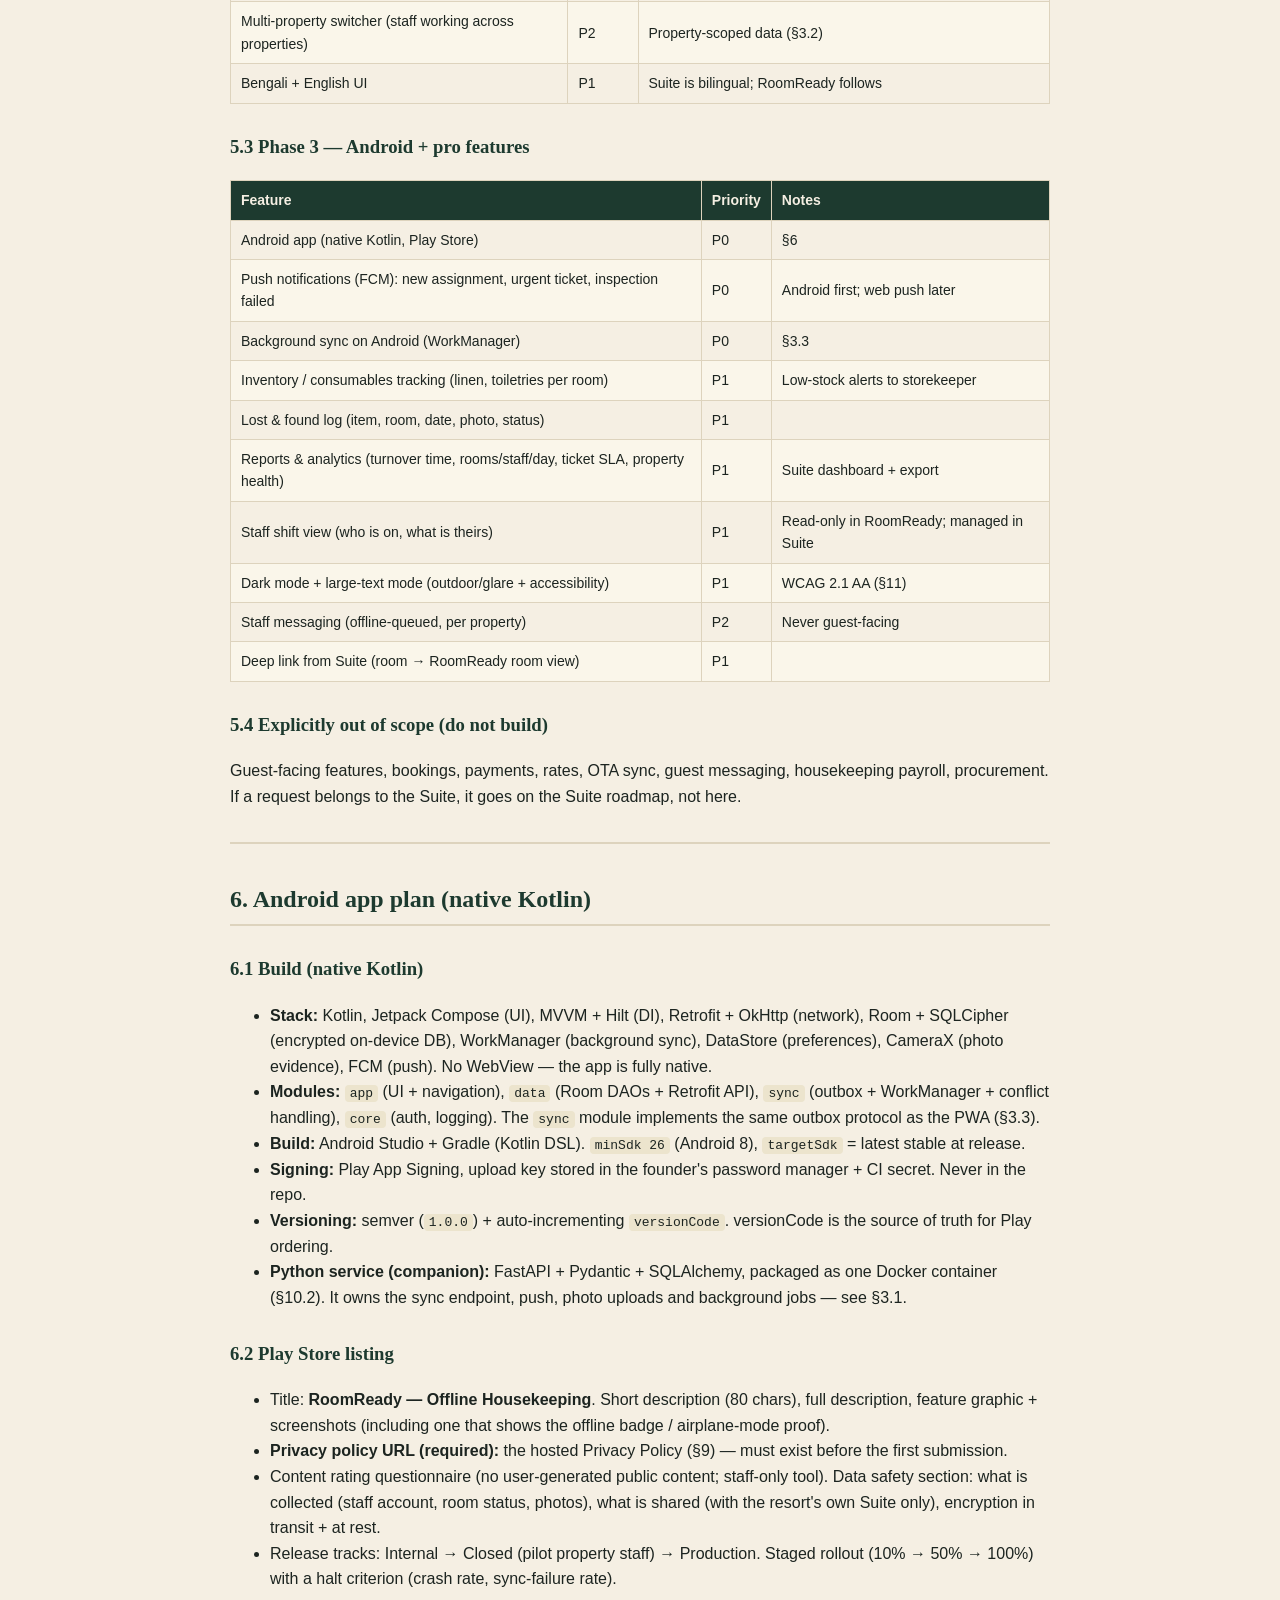
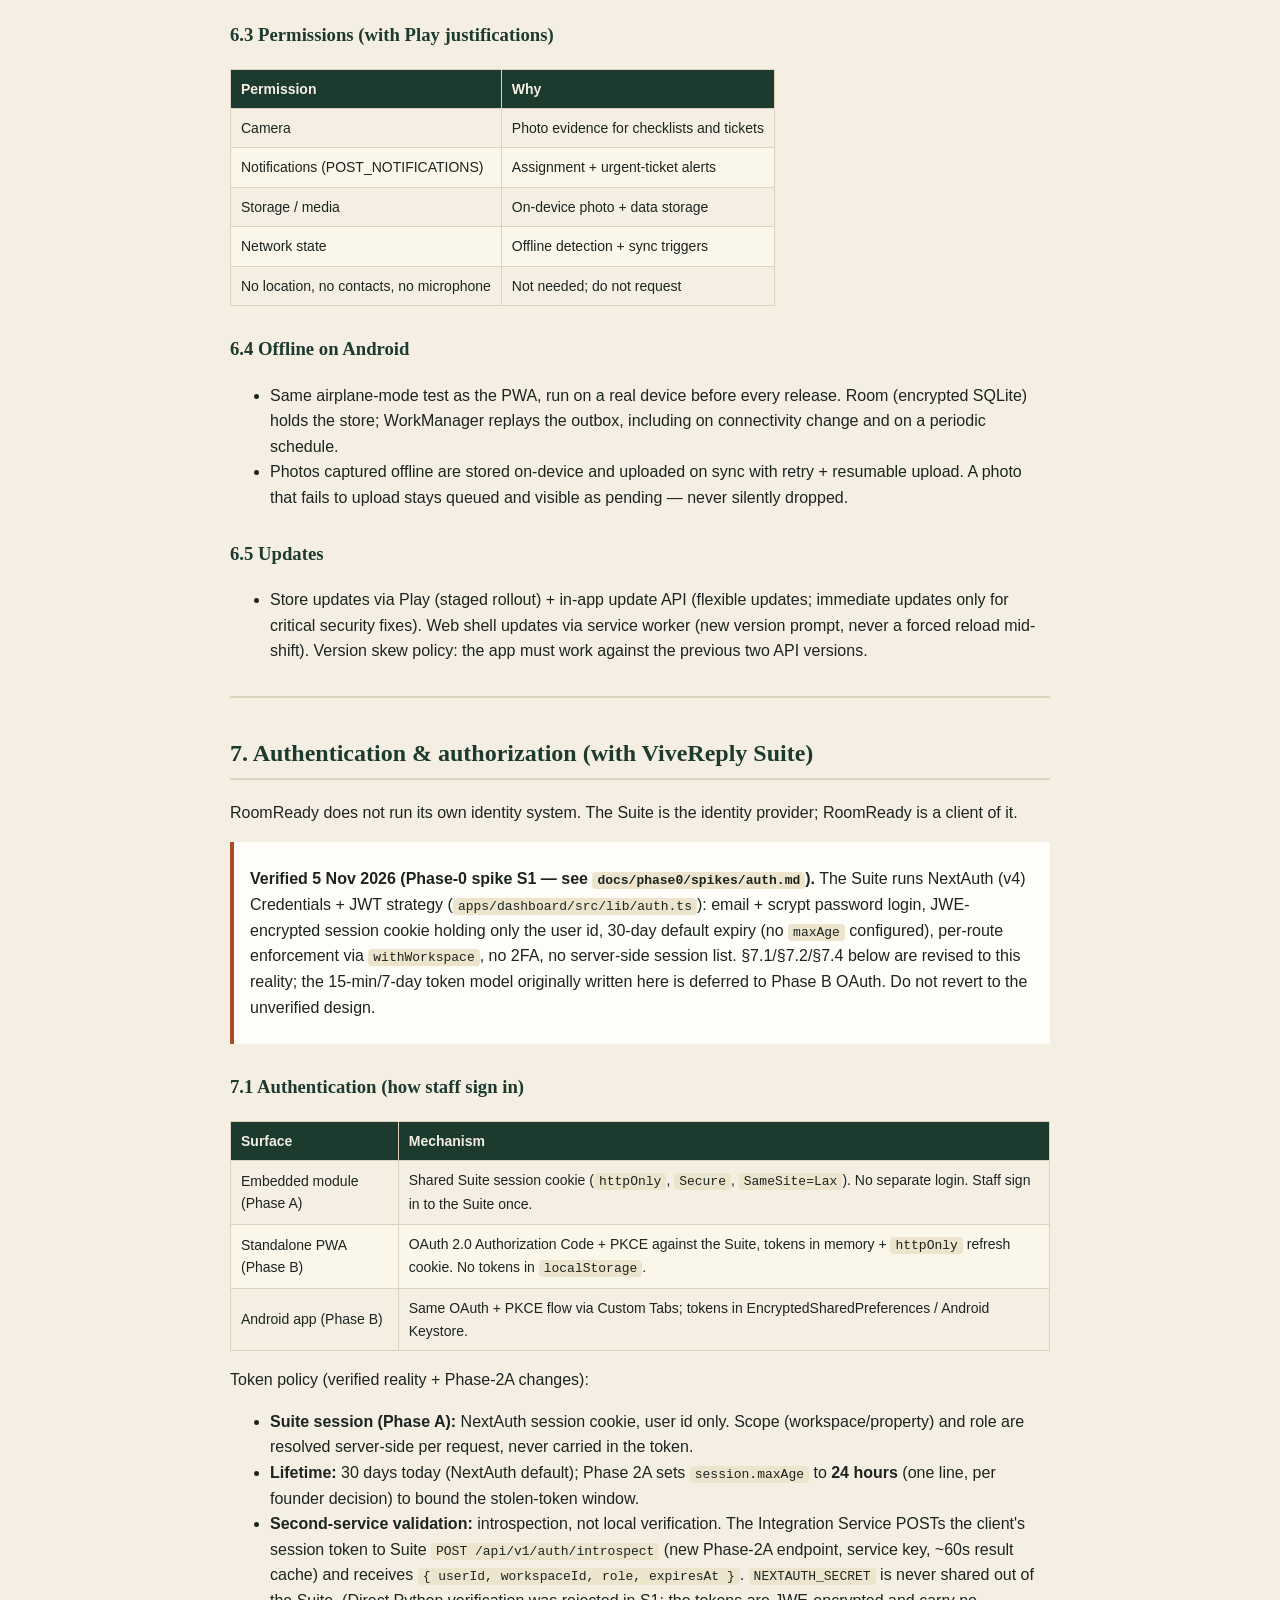
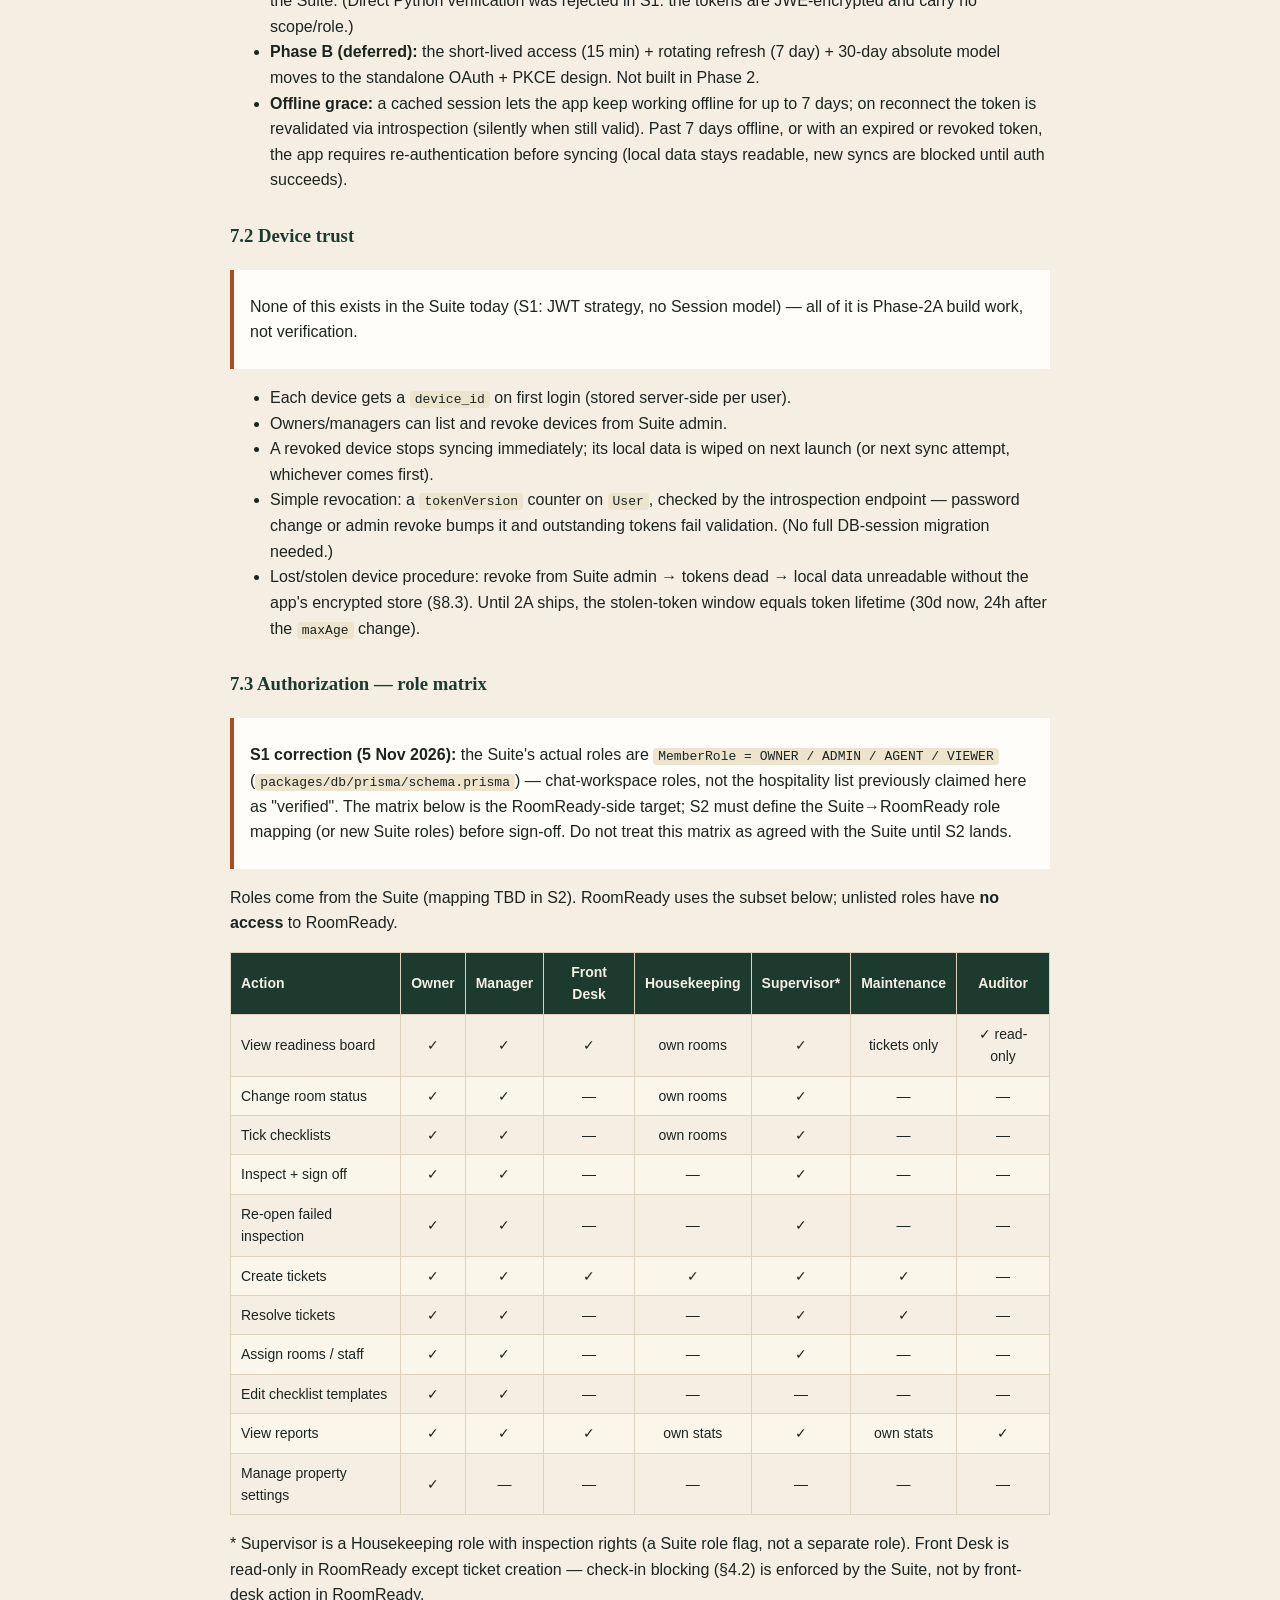
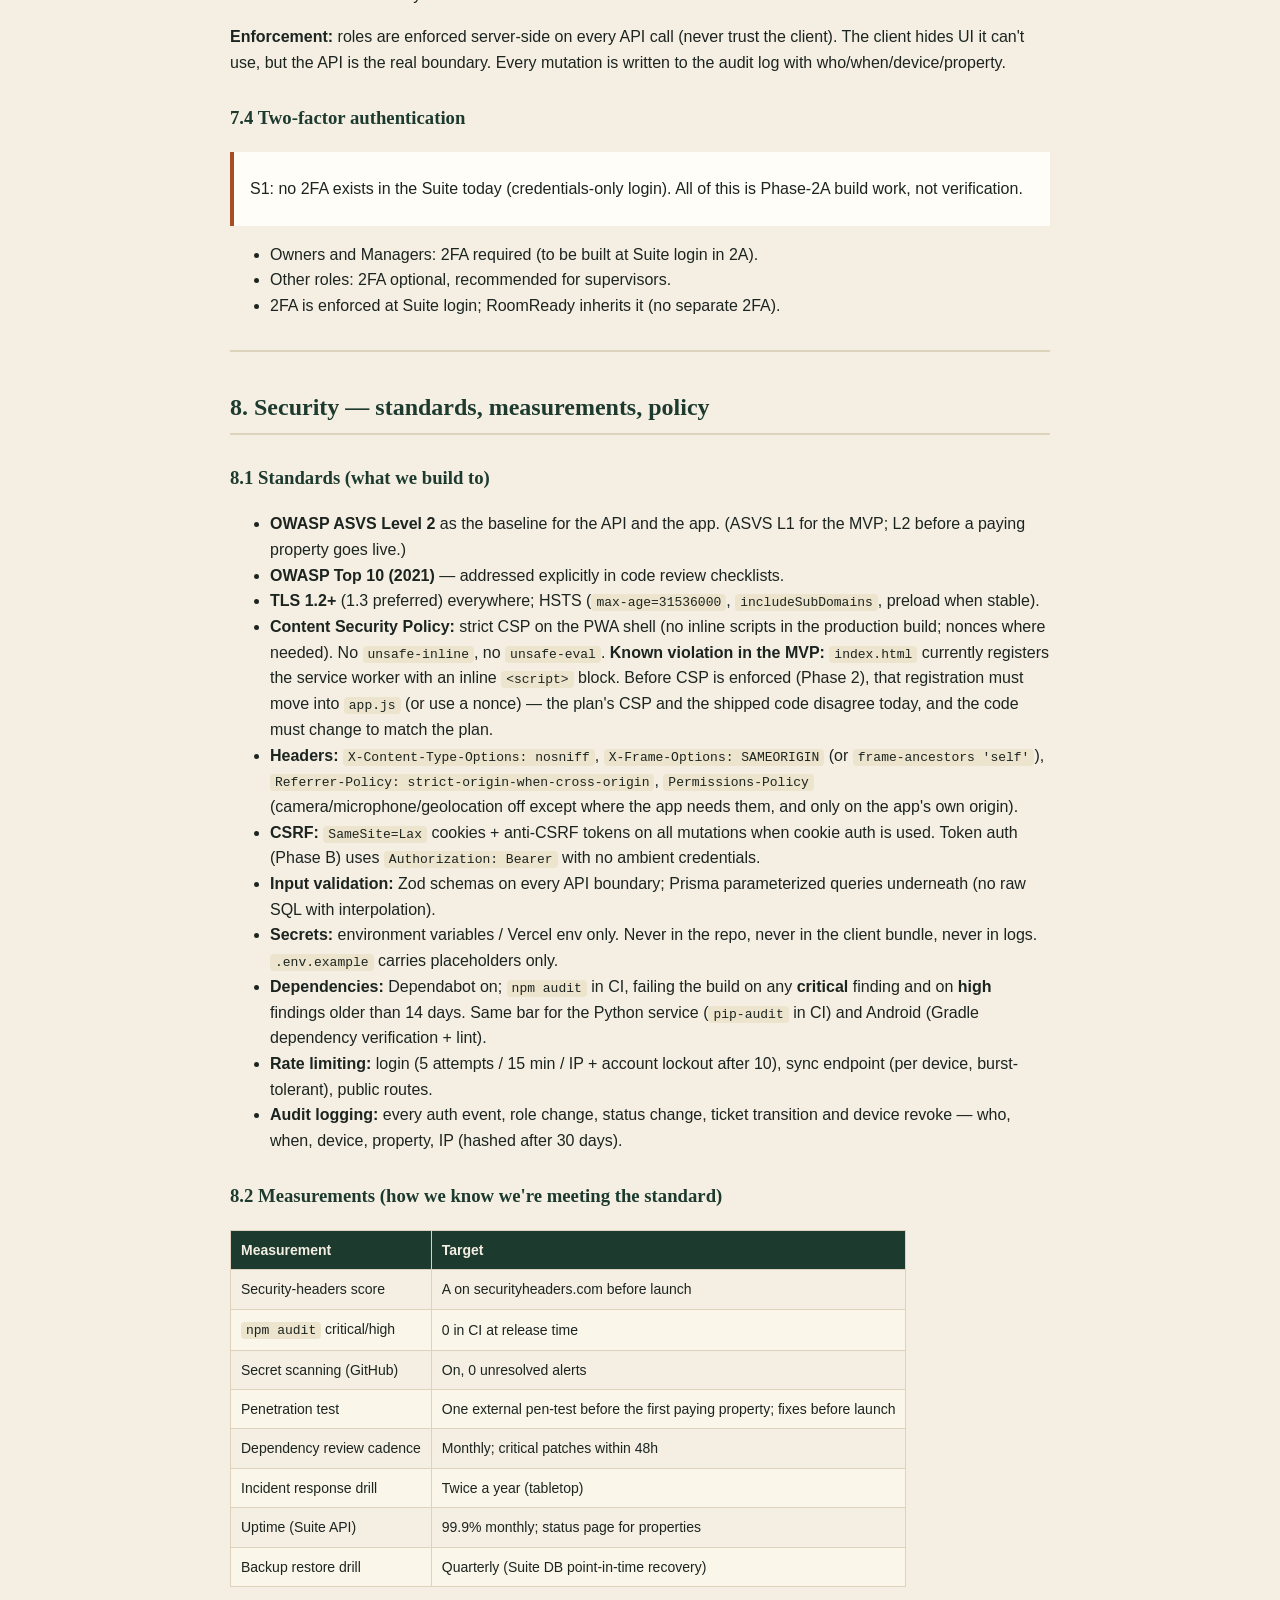
==== commit ae4704b3: "Phase 0: add validation scaffolding, close D1 (Modal) and S1 (auth spike) - New docs/phase0: tracker" ====
--- a/docs/index.html
+++ b/docs/index.html
@@ -485,6 +485,11 @@
 </tr>
 </tbody>
 </table>
+<blockquote>
+<p><strong>S1 correction (5 Nov 2026):</strong> the "Staff roles" row above was marked
+verified but is not — actual Suite roles are <code>MemberRole = OWNER /
+ADMIN / AGENT / VIEWER</code>. The Suite→RoomReady role mapping is TBD in S2.</p>
+</blockquote>
 <h3 id="45-deployment-topology-two-phases">4.5 Deployment topology (two phases)</h3>
 <ul>
 <li><strong>Phase A — embedded module (first).</strong> RoomReady ships inside the Suite
@@ -790,13 +795,15 @@
 <p>RoomReady does not run its own identity system. The Suite is the identity
 provider; RoomReady is a client of it.</p>
 <blockquote>
-<p><strong>Verification required (Phase-0 spike).</strong> The Suite's actual auth
-implementation (session mechanism, token format, how a second service
-validates a Suite-issued token) was <strong>not verified against the Suite
-code</strong> when this plan was written. The §7.1 design below is the target;
-if the spike finds the Suite cannot issue verifiable tokens to the
-Python service, the auth design — and the Phase-2 schedule — must be
-revised before build starts. Do not build auth on an assumption.</p>
+<p><strong>Verified 5 Nov 2026 (Phase-0 spike S1 — see
+<code>docs/phase0/spikes/auth.md</code>).</strong> The Suite runs NextAuth (v4)
+Credentials + JWT strategy (<code>apps/dashboard/src/lib/auth.ts</code>):
+email + scrypt password login, JWE-encrypted session cookie holding
+only the user id, 30-day default expiry (no <code>maxAge</code> configured),
+per-route enforcement via <code>withWorkspace</code>, no 2FA, no server-side
+session list. §7.1/§7.2/§7.4 below are revised to this reality; the
+15-min/7-day token model originally written here is deferred to
+Phase B OAuth. Do not revert to the unverified design.</p>
 </blockquote>
 <h3 id="71-authentication-how-staff-sign-in">7.1 Authentication (how staff sign in)</h3>
 <table>
@@ -821,29 +828,59 @@
 </tr>
 </tbody>
 </table>
-<p>Token policy:</p>
-<ul>
-<li><strong>Access token:</strong> 15 minutes, JWT, scoped to one property + role.</li>
-<li><strong>Refresh token:</strong> 7 days, rotating on each use, revocable server-side.
-  Re-use of a refresh token revokes the whole token family (theft detection).</li>
-<li><strong>Absolute session limit:</strong> 30 days, then full re-authentication.</li>
+<p>Token policy (verified reality + Phase-2A changes):</p>
+<ul>
+<li><strong>Suite session (Phase A):</strong> NextAuth session cookie, user id only.
+  Scope (workspace/property) and role are resolved server-side per
+  request, never carried in the token.</li>
+<li><strong>Lifetime:</strong> 30 days today (NextAuth default); Phase 2A sets
+  <code>session.maxAge</code> to <strong>24 hours</strong> (one line, per founder decision) to
+  bound the stolen-token window.</li>
+<li><strong>Second-service validation:</strong> introspection, not local verification.
+  The Integration Service POSTs the client's session token to Suite
+  <code>POST /api/v1/auth/introspect</code> (new Phase-2A endpoint, service key,
+  ~60s result cache) and receives
+  <code>{ userId, workspaceId, role, expiresAt }</code>. <code>NEXTAUTH_SECRET</code> is never
+  shared out of the Suite. (Direct Python verification was rejected in
+  S1: the tokens are JWE-encrypted and carry no scope/role.)</li>
+<li><strong>Phase B (deferred):</strong> the short-lived access (15 min) + rotating
+  refresh (7 day) + 30-day absolute model moves to the standalone
+  OAuth + PKCE design. Not built in Phase 2.</li>
 <li><strong>Offline grace:</strong> a cached session lets the app keep working offline for
-  up to 7 days; on reconnect the token is refreshed silently. Past 7 days
-  offline, the app requires re-authentication before syncing (local data
-  stays readable, new syncs are blocked until auth succeeds).</li>
+  up to 7 days; on reconnect the token is revalidated via introspection
+  (silently when still valid). Past 7 days offline, or with an expired or
+  revoked token, the app requires re-authentication before syncing (local
+  data stays readable, new syncs are blocked until auth succeeds).</li>
 </ul>
 <h3 id="72-device-trust">7.2 Device trust</h3>
+<blockquote>
+<p>None of this exists in the Suite today (S1: JWT strategy, no Session
+model) — all of it is Phase-2A build work, not verification.</p>
+</blockquote>
 <ul>
 <li>Each device gets a <code>device_id</code> on first login (stored server-side per user).</li>
 <li>Owners/managers can list and revoke devices from Suite admin.</li>
 <li>A revoked device stops syncing immediately; its local data is wiped on
   next launch (or next sync attempt, whichever comes first).</li>
+<li>Simple revocation: a <code>tokenVersion</code> counter on <code>User</code>, checked by the
+  introspection endpoint — password change or admin revoke bumps it and
+  outstanding tokens fail validation. (No full DB-session migration needed.)</li>
 <li>Lost/stolen device procedure: revoke from Suite admin → tokens dead →
-  local data unreadable without the app's encrypted store (§8.3).</li>
+  local data unreadable without the app's encrypted store (§8.3).
+  Until 2A ships, the stolen-token window equals token lifetime (30d now,
+  24h after the <code>maxAge</code> change).</li>
 </ul>
 <h3 id="73-authorization-role-matrix">7.3 Authorization — role matrix</h3>
-<p>Roles come from the Suite (verified: Owner, Manager, Front Desk,
-Housekeeping, Kitchen, Storekeeper, Accountant, HR, Auditor). RoomReady
+<blockquote>
+<p><strong>S1 correction (5 Nov 2026):</strong> the Suite's actual roles are
+<code>MemberRole = OWNER / ADMIN / AGENT / VIEWER</code>
+(<code>packages/db/prisma/schema.prisma</code>) — chat-workspace roles, not the
+hospitality list previously claimed here as "verified". The matrix below
+is the RoomReady-side target; S2 must define the Suite→RoomReady role
+mapping (or new Suite roles) before sign-off. Do not treat this matrix
+as agreed with the Suite until S2 lands.</p>
+</blockquote>
+<p>Roles come from the Suite (mapping TBD in S2). RoomReady
 uses the subset below; unlisted roles have <strong>no access</strong> to RoomReady.</p>
 <table>
 <thead>
@@ -980,8 +1017,12 @@
 the real boundary. Every mutation is written to the audit log with
 who/when/device/property.</p>
 <h3 id="74-two-factor-authentication">7.4 Two-factor authentication</h3>
-<ul>
-<li>Owners and Managers: 2FA required (Suite's existing 2FA).</li>
+<blockquote>
+<p>S1: no 2FA exists in the Suite today (credentials-only login). All of
+this is Phase-2A build work, not verification.</p>
+</blockquote>
+<ul>
+<li>Owners and Managers: 2FA required (to be built at Suite login in 2A).</li>
 <li>Other roles: 2FA optional, recommended for supervisors.</li>
 <li>2FA is enforced at Suite login; RoomReady inherits it (no separate 2FA).</li>
 </ul>
@@ -1209,11 +1250,14 @@
   PR.</li>
 <li><strong>API + DB:</strong> the Suite's existing deployment (Next.js + Supabase
   Postgres + Prisma).</li>
-<li><strong>Integration Service (Python/FastAPI):</strong> one Docker container on a
-  lightweight host (Render, Fly.io or a small VPS — founder to pick, §13).
-  ~256–512 MB RAM is enough: it is stateless except for its small sync
-  ledger (Postgres) and a Redis queue for background jobs. Health endpoint</li>
-<li>zero-downtime deploys; logs shipped to the same sink as the Suite.</li>
+<li><strong>Integration Service (Python/FastAPI):</strong> serverless on Modal
+  Starter (free tier + founder credits — decided 5 Nov 2026, §13).
+  A plain FastAPI app (container build kept for portability); stateless
+  except for its small sync ledger (Postgres) and Modal Cron + Postgres
+  for background jobs (Redis only if outgrown). Serves on Modal's default
+  URL (unbranded accepted); the frontend keeps the custom domain. Health
+  endpoint + zero-downtime deploys; logs shipped to the same sink as the
+  Suite.</li>
 <li><strong>Android:</strong> Play Internal track on every tagged release; promotion is
   manual (closed → production).</li>
 <li><strong>CI (GitHub Actions) on every PR:</strong> web — lint, typecheck, unit tests,
@@ -1384,7 +1428,9 @@
 <li>[x] <strong>Android path:</strong> native Kotlin + Python FastAPI — <strong>confirmed by
       founder 5 Nov 2026</strong> (light, secure, reliable, integratable with
       other products).</li>
-<li>[ ] <strong>Integration Service hosting:</strong> Render, Fly.io, or a small VPS?</li>
+<li>[x] <strong>Integration Service hosting:</strong> Modal Starter (free tier) —
+      <strong>decided by founder 5 Nov 2026</strong> (backend on default Modal URL,
+      frontend on custom domain).</li>
 <li>[ ] <strong>Integration Service repo:</strong> separate repo (recommended — shared
       across products) or inside the Suite repo?</li>
 <li>[ ] <strong>Deployment topology:</strong> embedded Suite module first (recommended,
@@ -1431,10 +1477,10 @@
 </tr>
 <tr>
 <td>Integration Service (Python/FastAPI)</td>
-<td>Lightweight host — Render / Fly.io / VPS (§13)</td>
+<td>Modal Starter, free tier (D1 decided 5 Nov 2026)</td>
 <td><strong>Suite API only</strong> — never the Suite DB directly</td>
 <td>Validates Suite-issued tokens</td>
-<td>Own small Postgres (sync ledger) + Redis queue</td>
+<td>Own small Postgres (sync ledger) + Modal Cron (Redis only if outgrown)</td>
 </tr>
 <tr>
 <td>Suite API + DB</td>
@@ -1466,7 +1512,7 @@
 </tr>
 <tr>
 <td>Domains</td>
-<td><code>*.vivereply.com</code> property subdomains; <code>suite.vivereply.com</code>; Integration Service domain <strong>TBD</strong> (proposed: <code>sync.vivereply.com</code>)</td>
+<td><code>*.vivereply.com</code> property subdomains; <code>suite.vivereply.com</code>; Integration Service on default Modal URL (unbranded accepted per D1 — branded <code>sync.vivereply.com</code> needs Modal Team, revisit post-revenue)</td>
 <td>—</td>
 <td>TLS 1.2+ everywhere, HSTS</td>
 <td>DNS cutover is a runbook step (§14.2)</td>
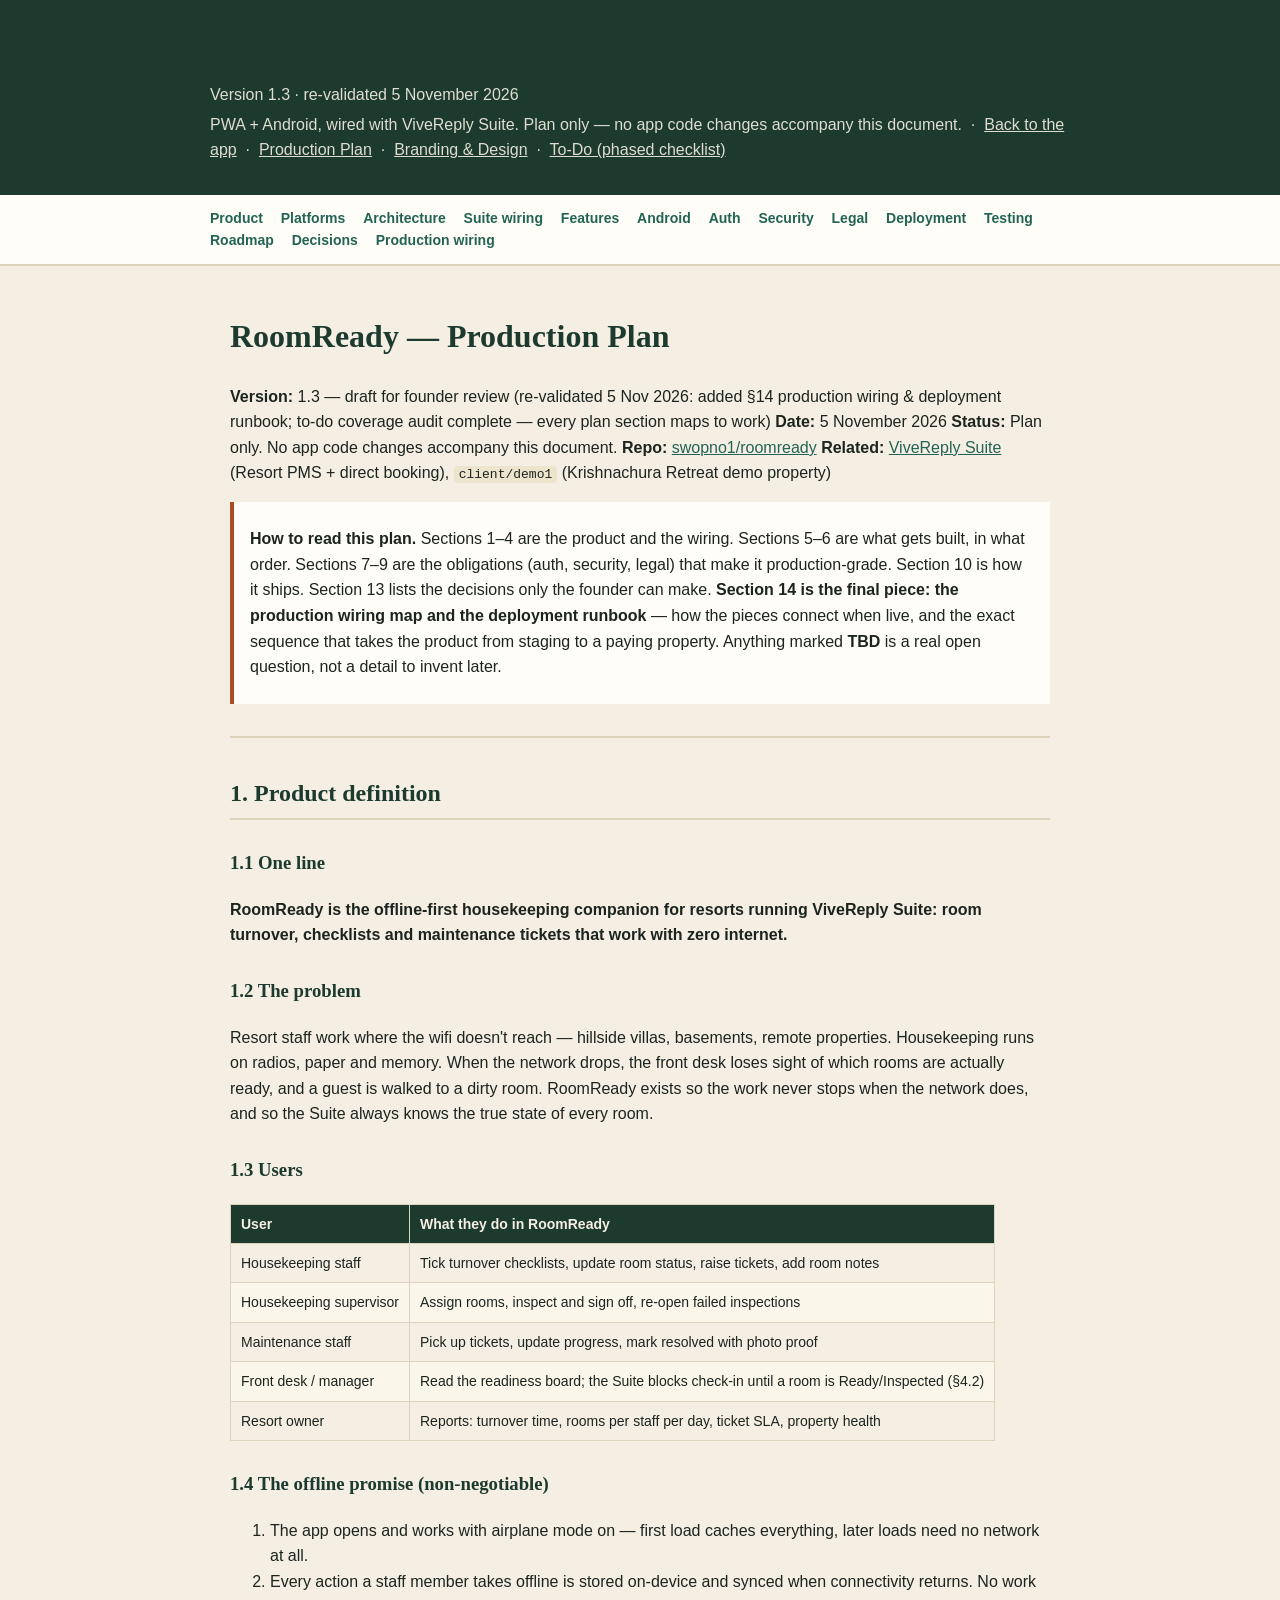
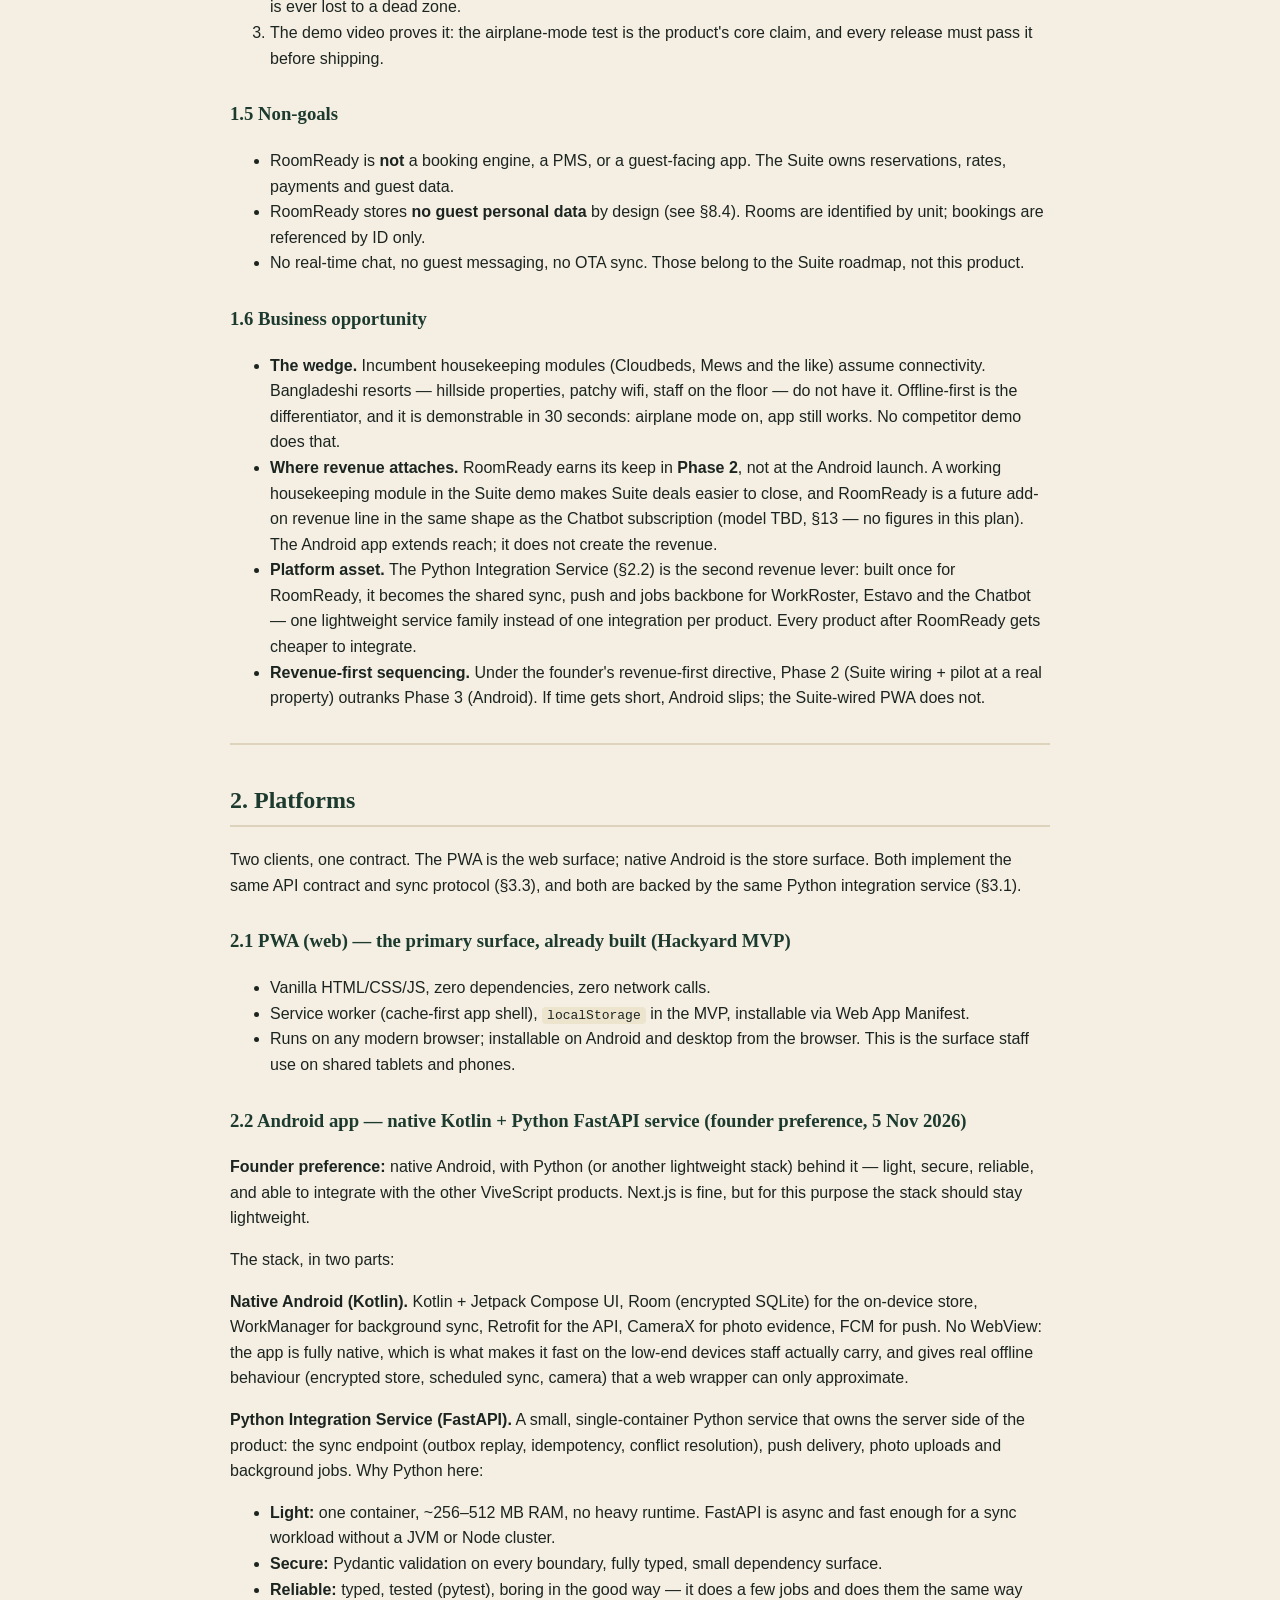
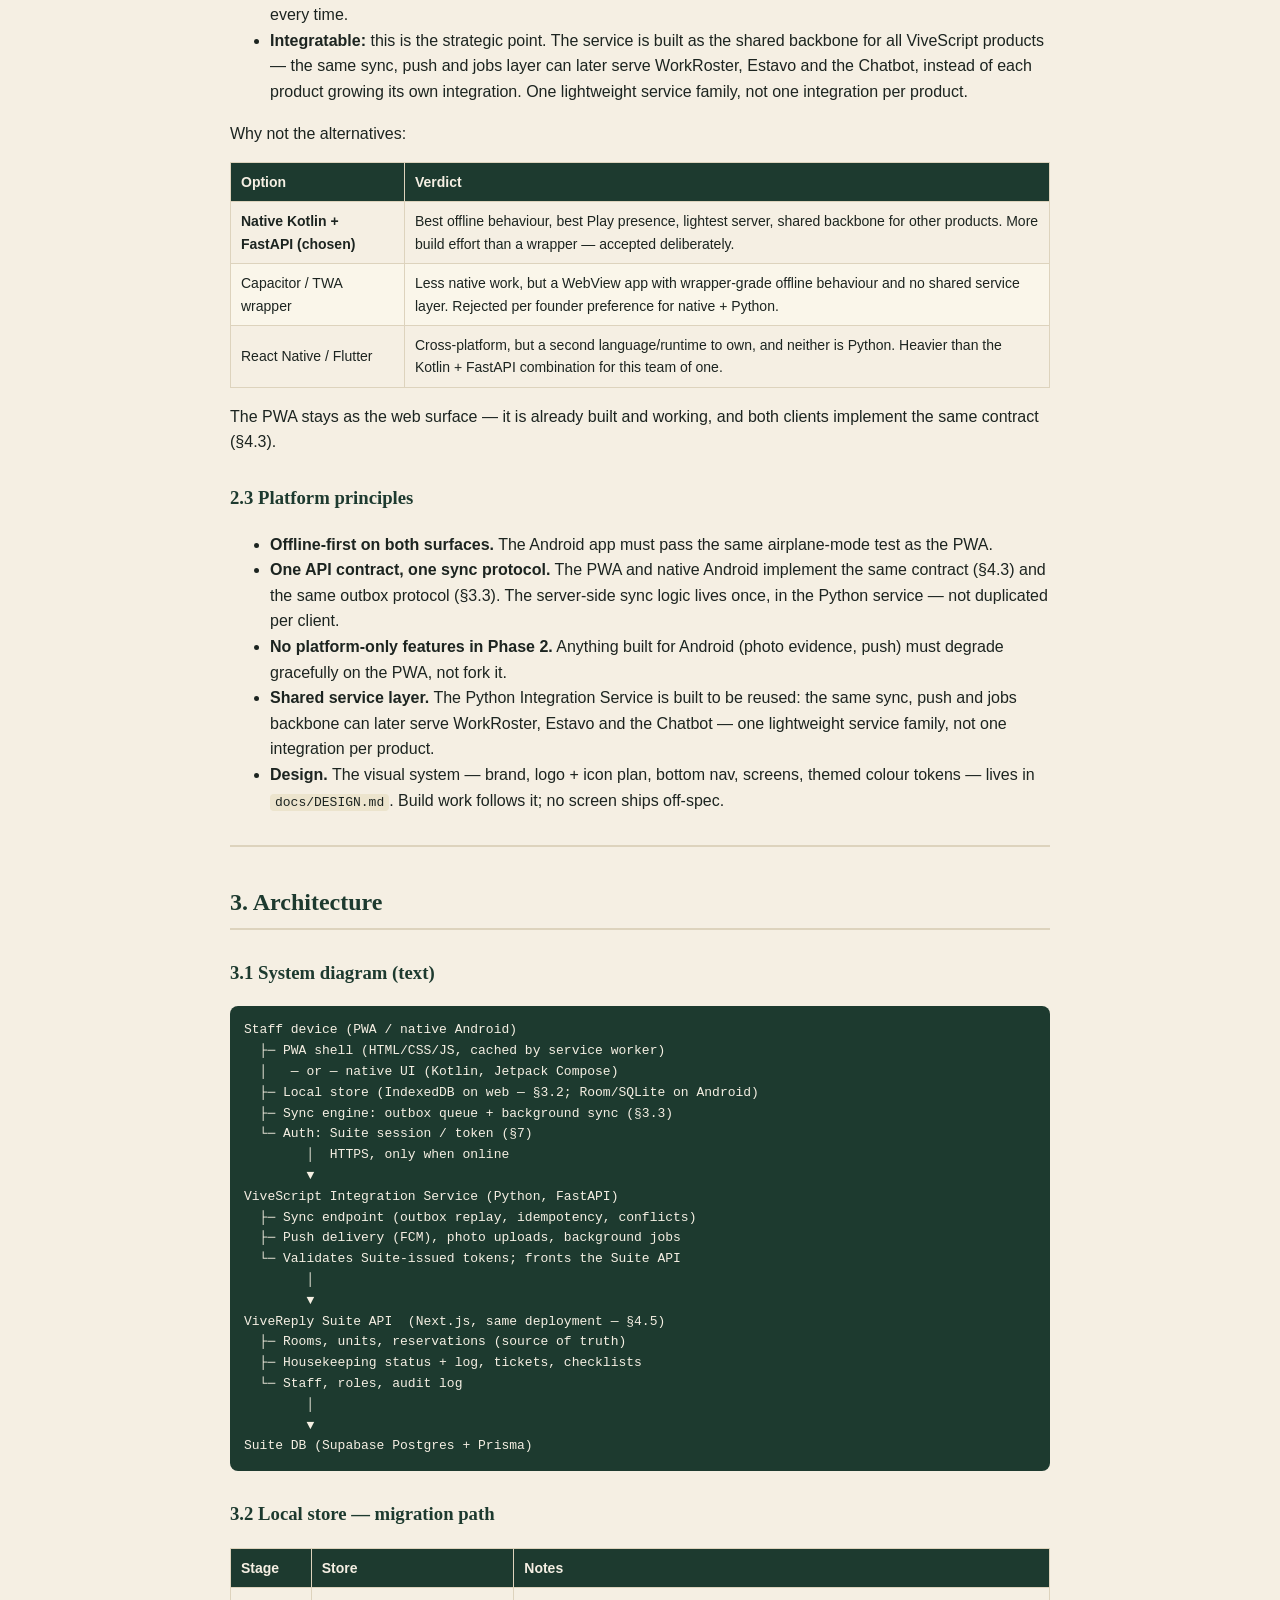
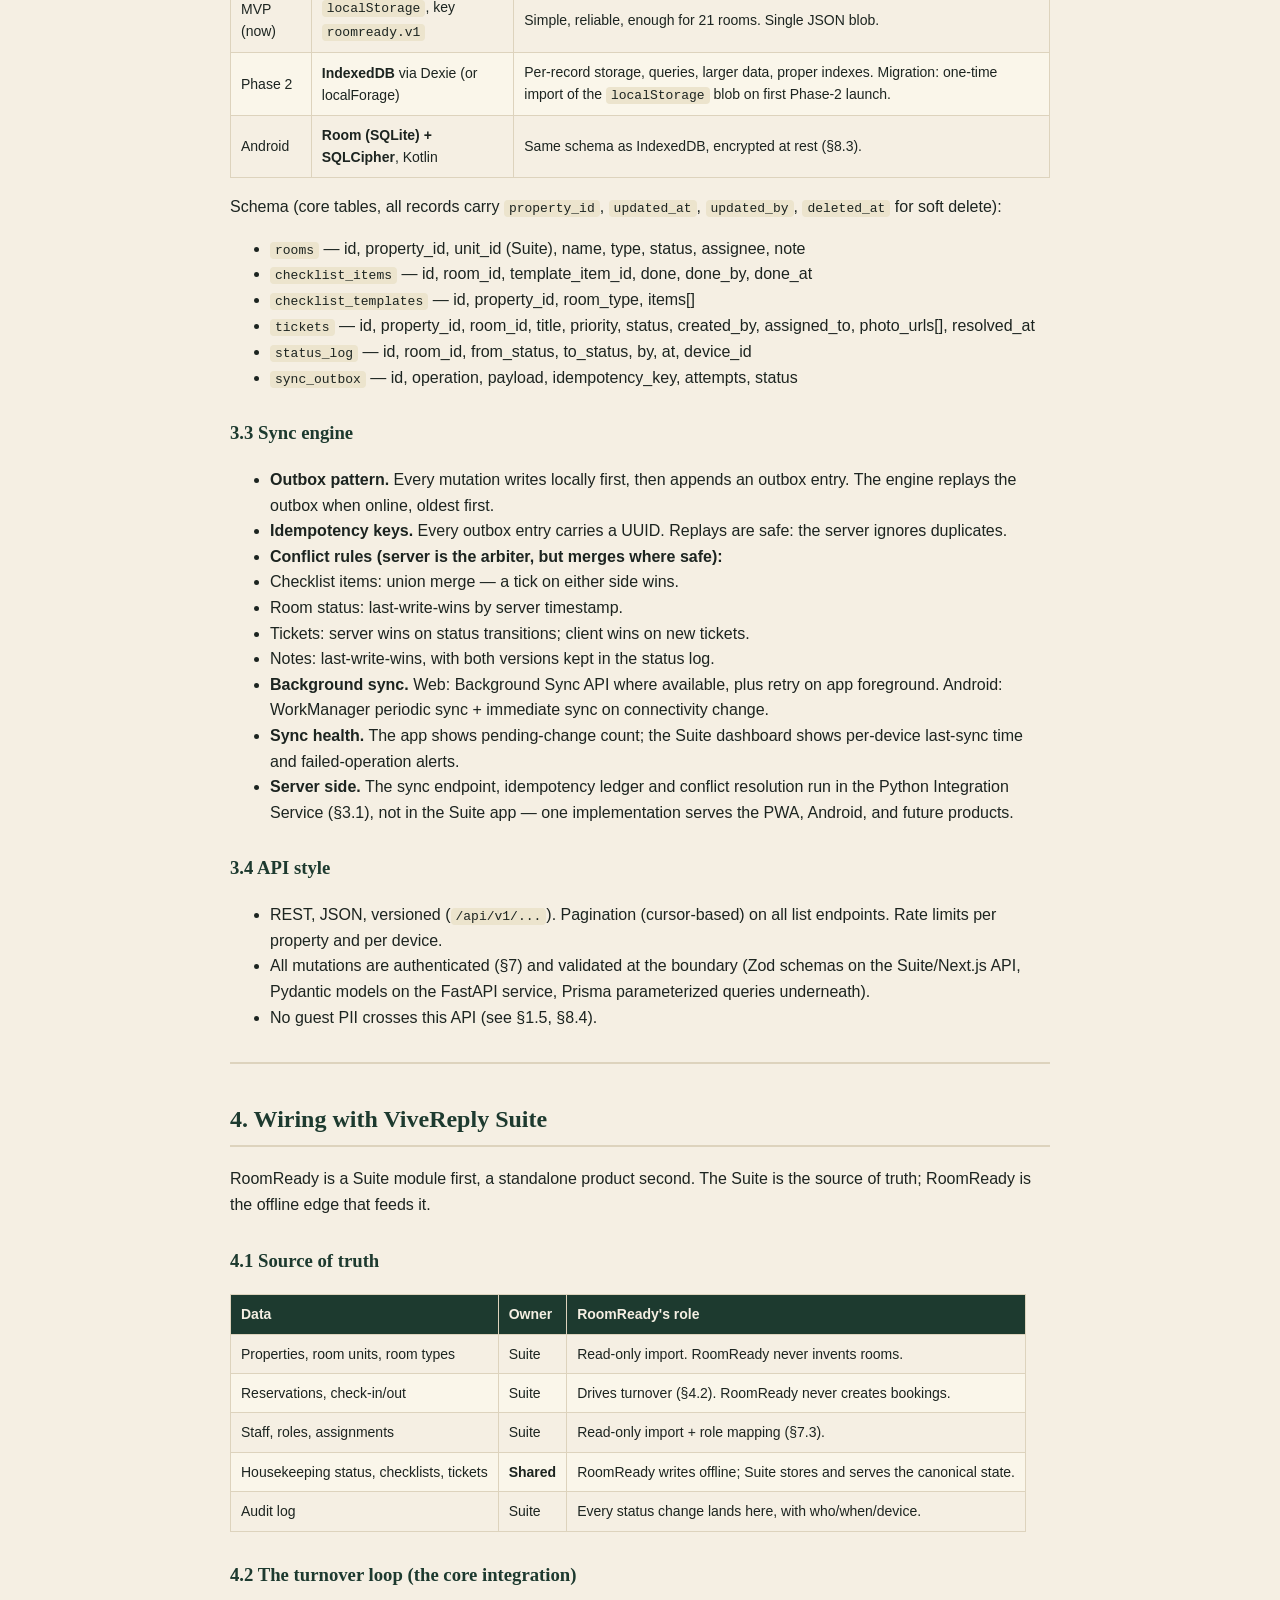
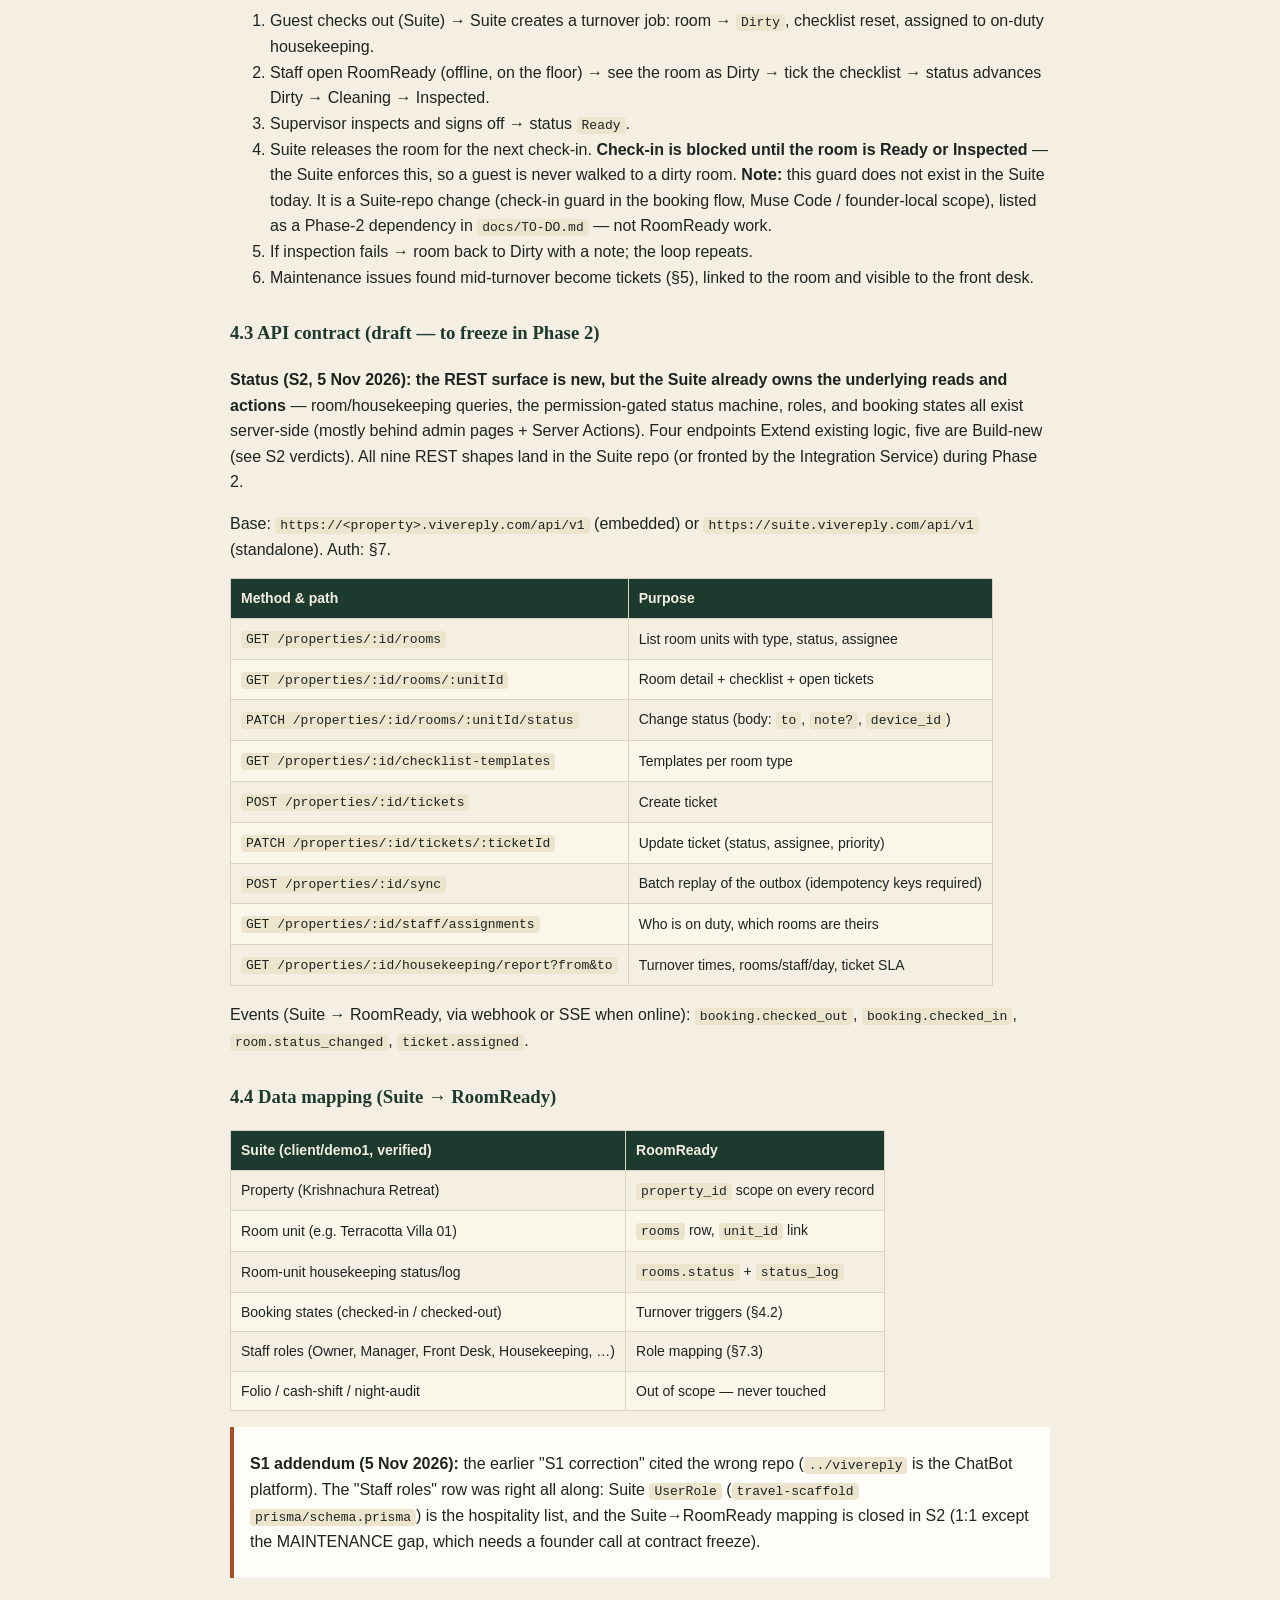
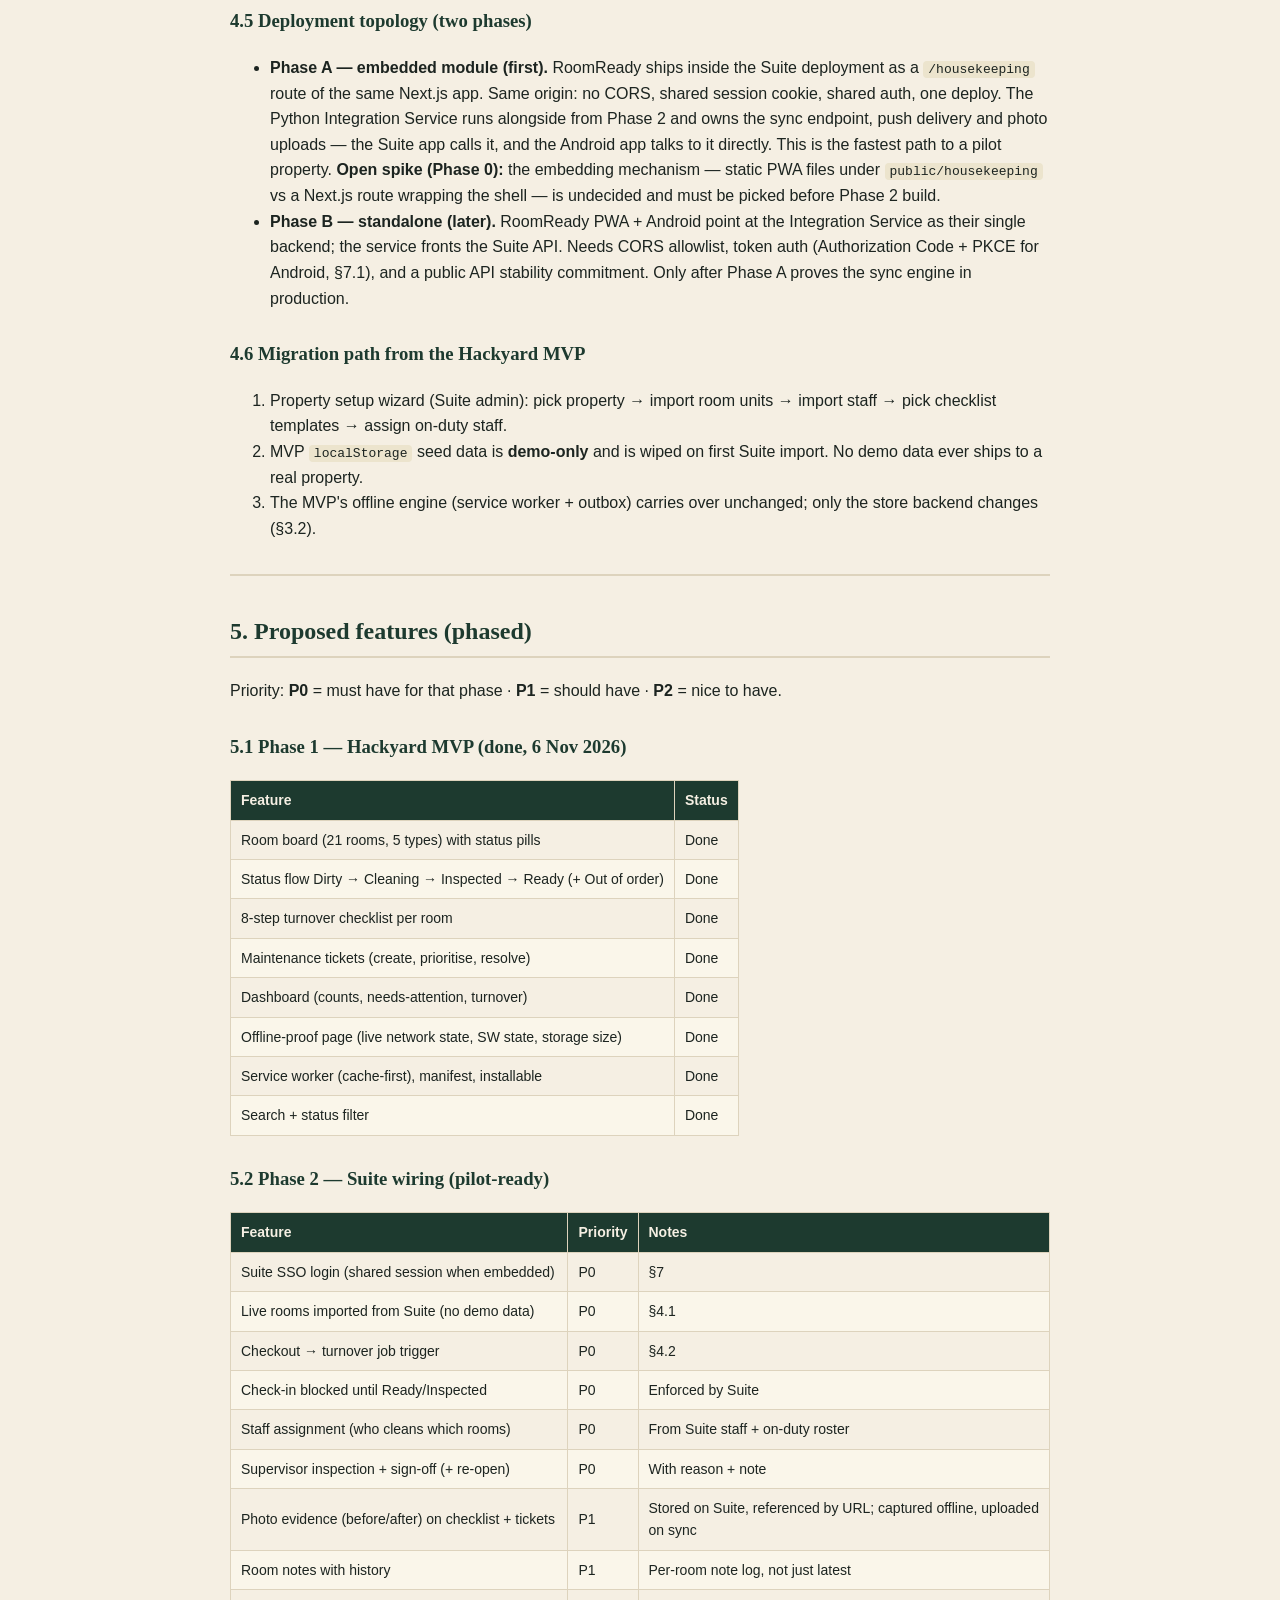
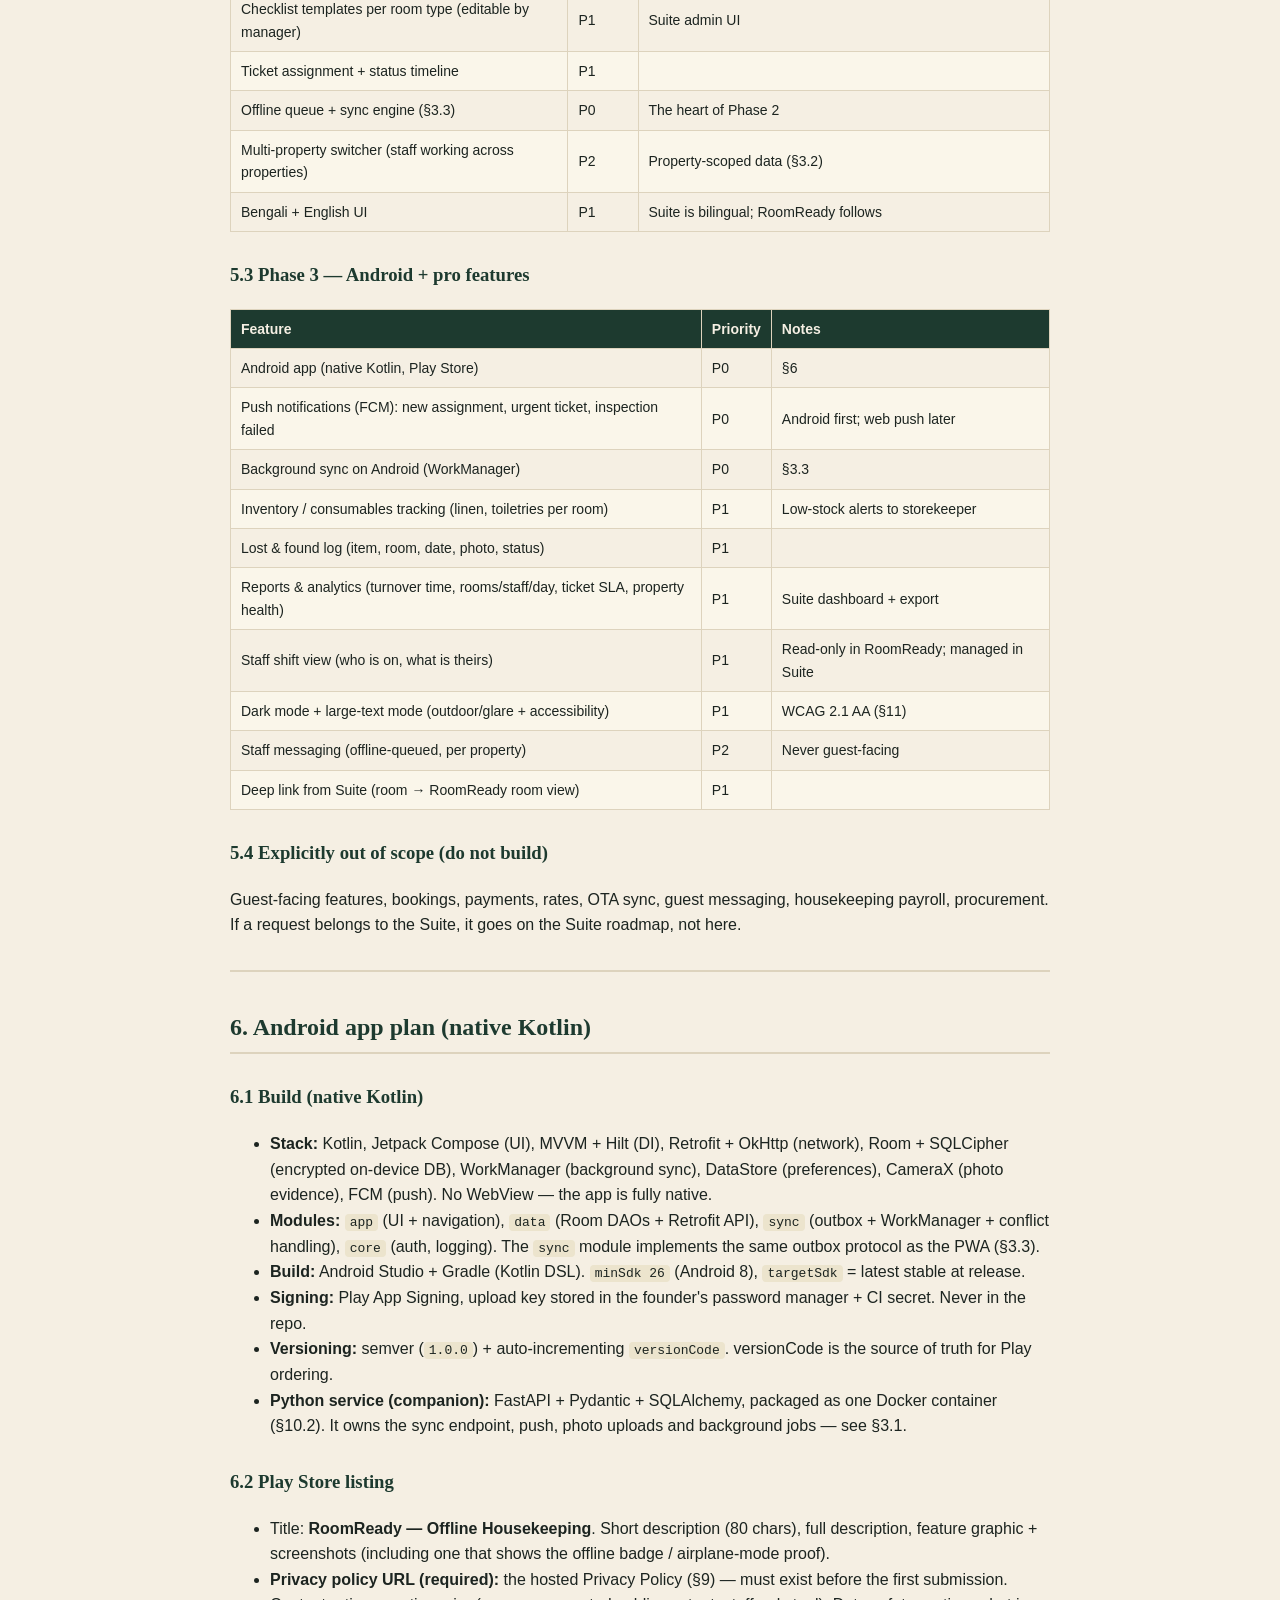
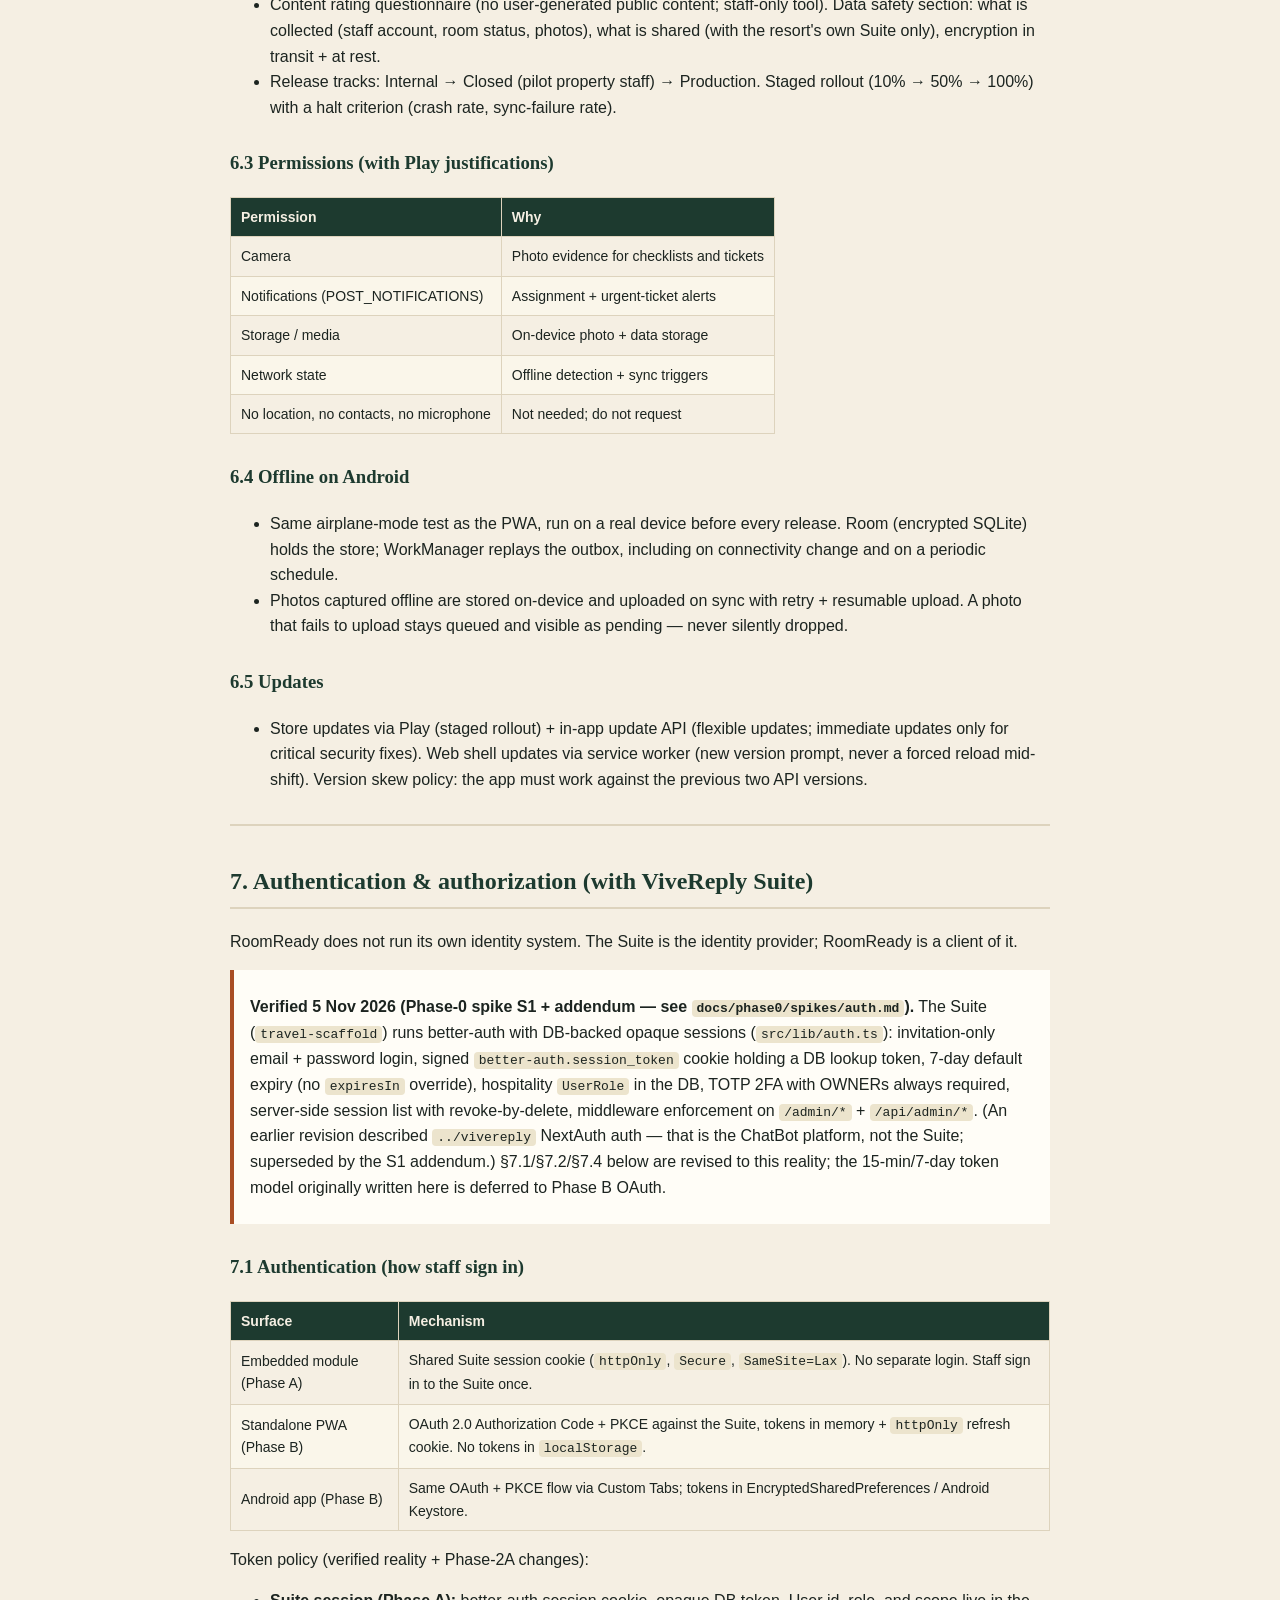
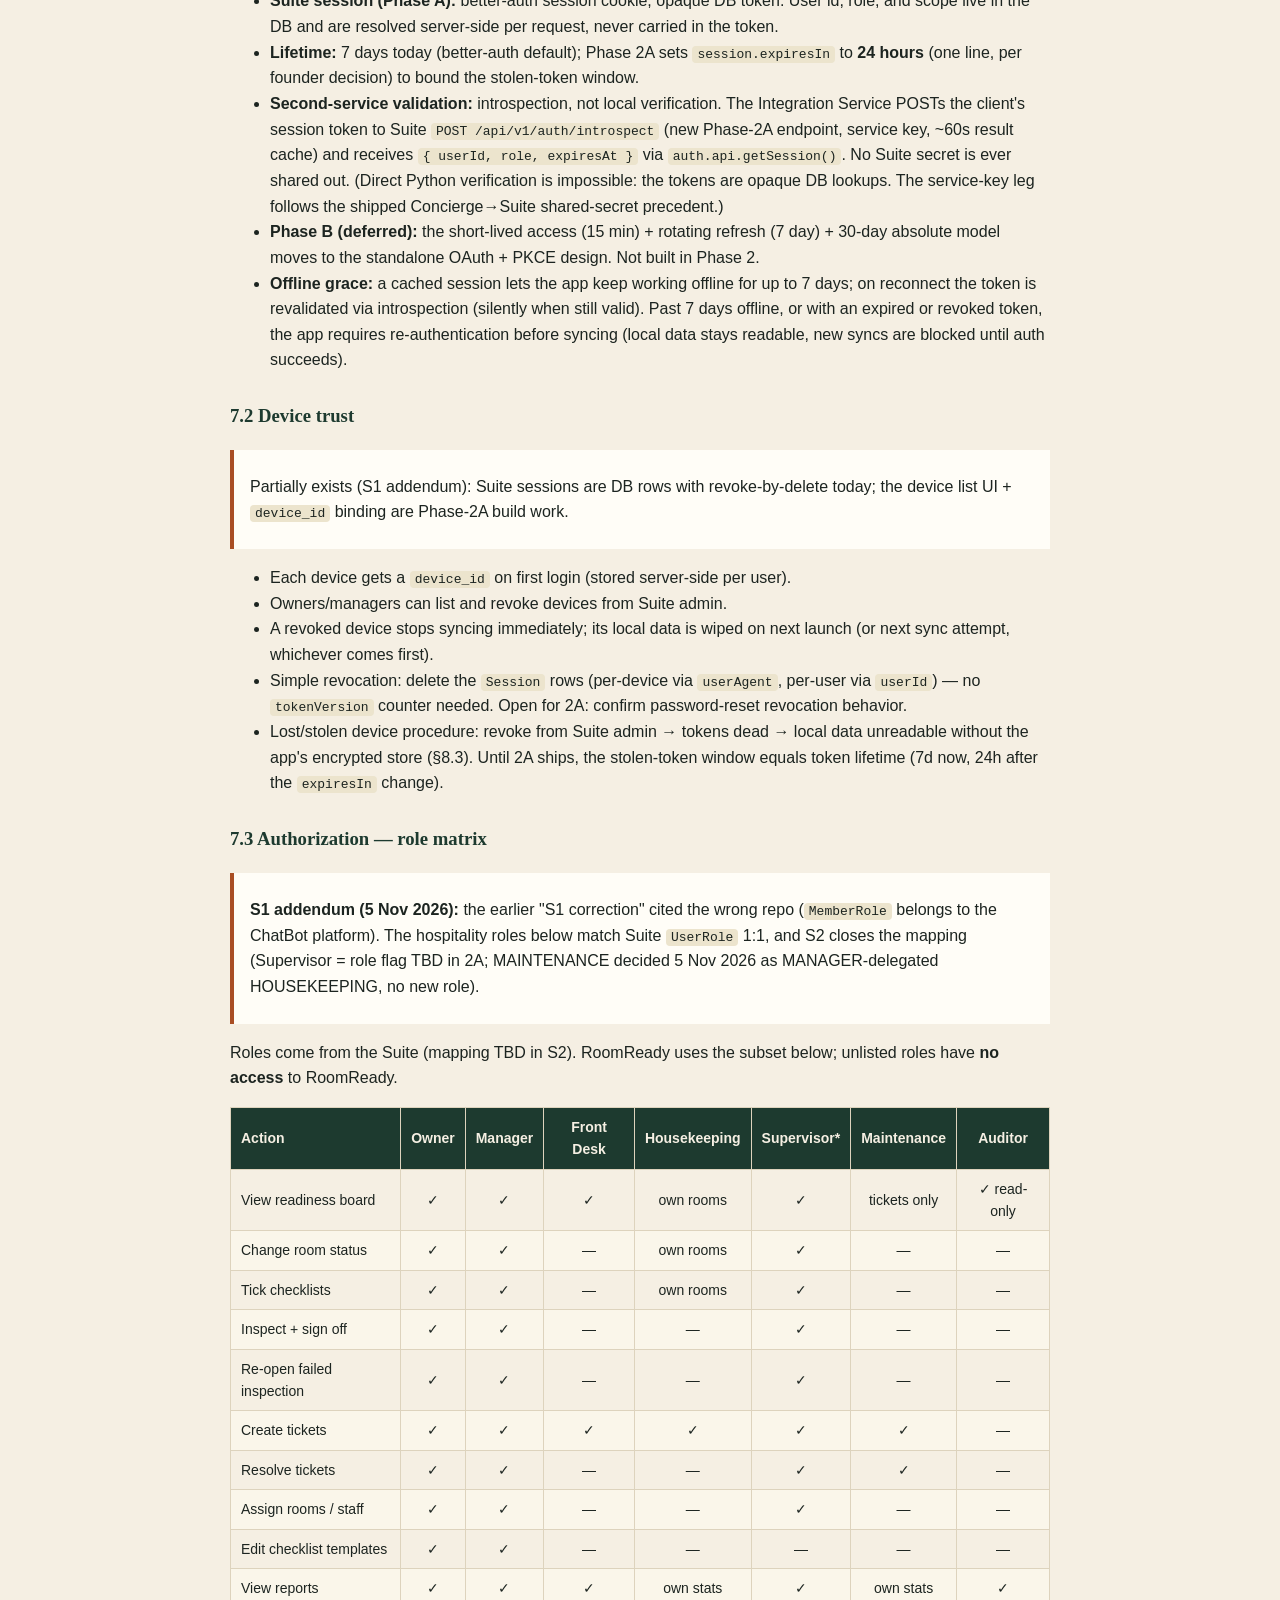
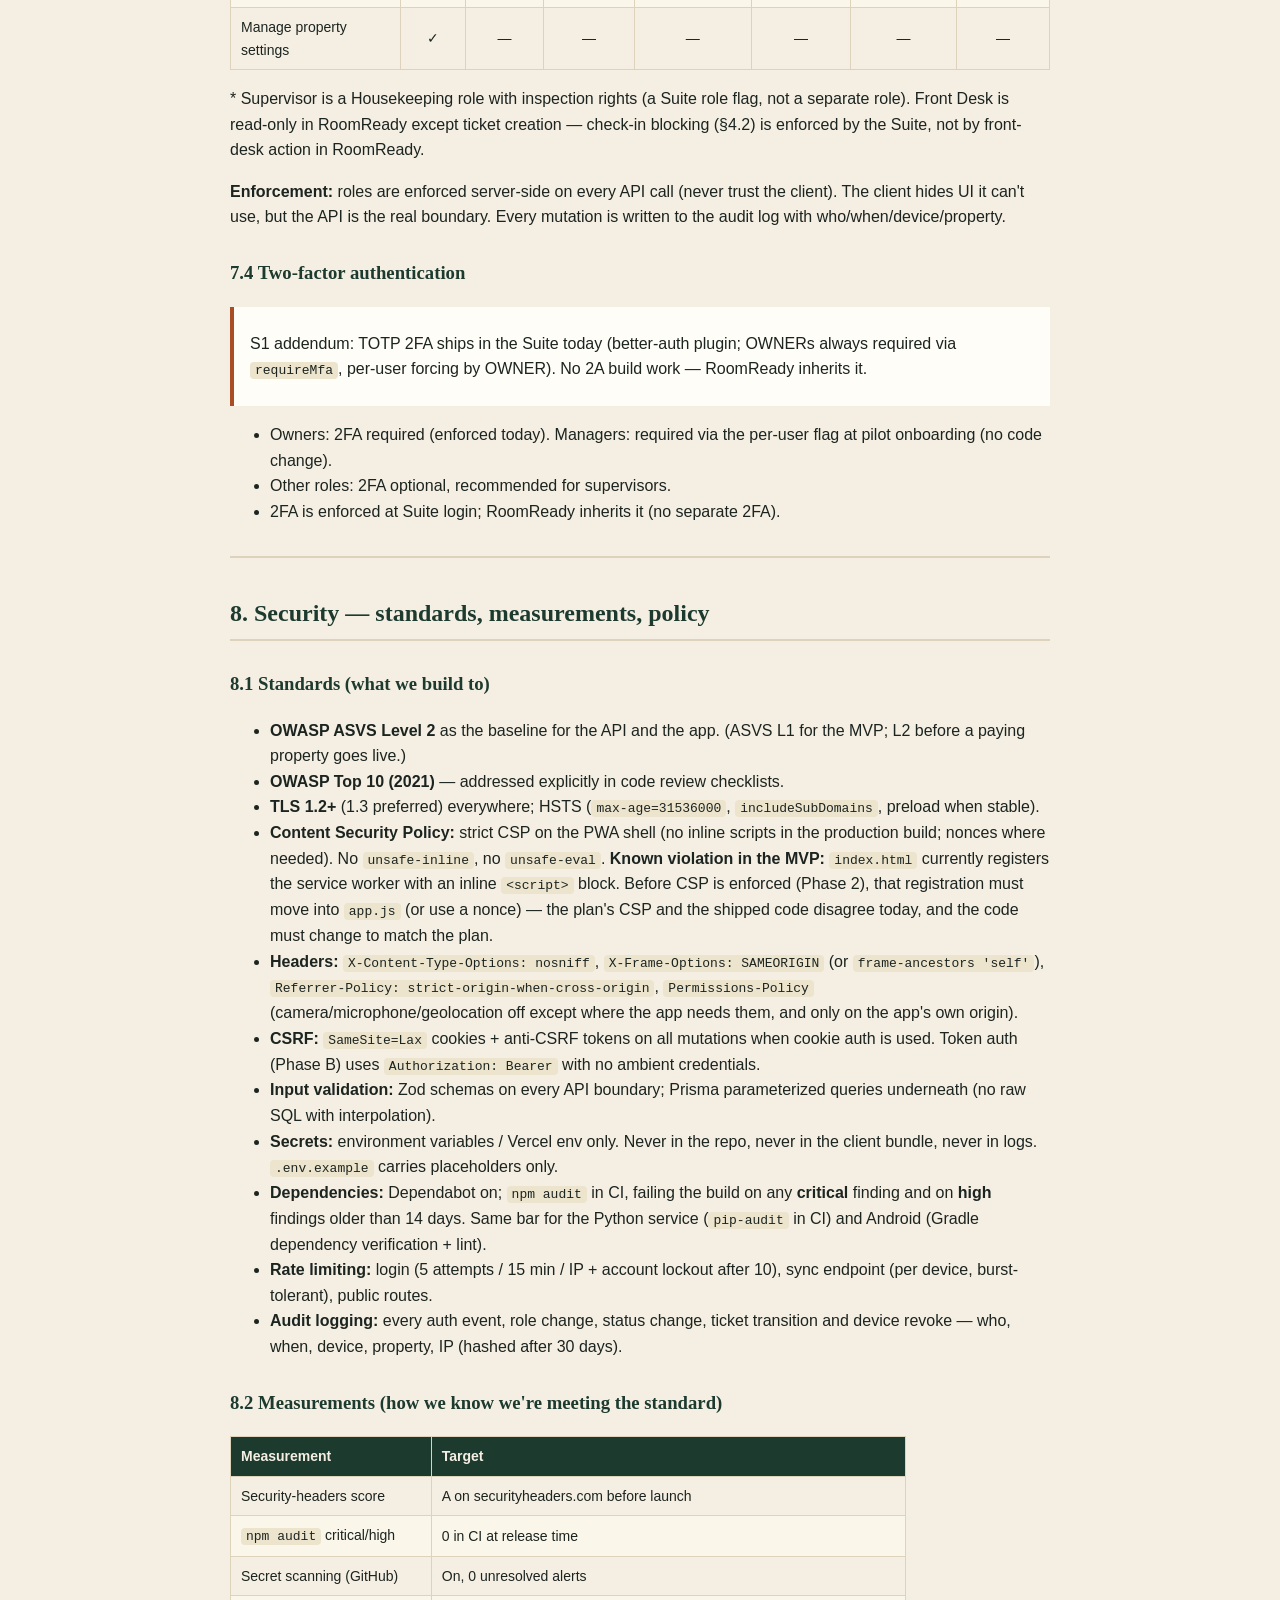
==== commit 98837062: "Phase 0: record founder verdicts D2-D11, S3 ack, G2 sign-off - All decision verdicts (D2 repo, D3 to" ====
--- a/docs/index.html
+++ b/docs/index.html
@@ -396,9 +396,13 @@
    room and visible to the front desk.</li>
 </ol>
 <h3 id="43-api-contract-draft-to-freeze-in-phase-2">4.3 API contract (draft — to freeze in Phase 2)</h3>
-<p><strong>Status: none of these endpoints exist in the Suite today.</strong> The contract
-below is proposed; all nine endpoints must be built in the Suite repo
-(or fronted by the Integration Service) during Phase 2.</p>
+<p><strong>Status (S2, 5 Nov 2026): the REST surface is new, but the Suite
+already owns the underlying reads and actions</strong> — room/housekeeping
+queries, the permission-gated status machine, roles, and booking states
+all exist server-side (mostly behind admin pages + Server Actions).
+Four endpoints Extend existing logic, five are Build-new (see S2
+verdicts). All nine REST shapes land in the Suite repo (or fronted by
+the Integration Service) during Phase 2.</p>
 <p>Base: <code>https://&lt;property&gt;.vivereply.com/api/v1</code> (embedded) or
 <code>https://suite.vivereply.com/api/v1</code> (standalone). Auth: §7.</p>
 <table>
@@ -486,9 +490,12 @@
 </tbody>
 </table>
 <blockquote>
-<p><strong>S1 correction (5 Nov 2026):</strong> the "Staff roles" row above was marked
-verified but is not — actual Suite roles are <code>MemberRole = OWNER /
-ADMIN / AGENT / VIEWER</code>. The Suite→RoomReady role mapping is TBD in S2.</p>
+<p><strong>S1 addendum (5 Nov 2026):</strong> the earlier "S1 correction" cited the
+wrong repo (<code>../vivereply</code> is the ChatBot platform). The "Staff roles"
+row was right all along: Suite <code>UserRole</code> (<code>travel-scaffold</code>
+<code>prisma/schema.prisma</code>) is the hospitality list, and the
+Suite→RoomReady mapping is closed in S2 (1:1 except the MAINTENANCE
+gap, which needs a founder call at contract freeze).</p>
 </blockquote>
 <h3 id="45-deployment-topology-two-phases">4.5 Deployment topology (two phases)</h3>
 <ul>
@@ -795,15 +802,19 @@
 <p>RoomReady does not run its own identity system. The Suite is the identity
 provider; RoomReady is a client of it.</p>
 <blockquote>
-<p><strong>Verified 5 Nov 2026 (Phase-0 spike S1 — see
-<code>docs/phase0/spikes/auth.md</code>).</strong> The Suite runs NextAuth (v4)
-Credentials + JWT strategy (<code>apps/dashboard/src/lib/auth.ts</code>):
-email + scrypt password login, JWE-encrypted session cookie holding
-only the user id, 30-day default expiry (no <code>maxAge</code> configured),
-per-route enforcement via <code>withWorkspace</code>, no 2FA, no server-side
-session list. §7.1/§7.2/§7.4 below are revised to this reality; the
-15-min/7-day token model originally written here is deferred to
-Phase B OAuth. Do not revert to the unverified design.</p>
+<p><strong>Verified 5 Nov 2026 (Phase-0 spike S1 + addendum — see
+<code>docs/phase0/spikes/auth.md</code>).</strong> The Suite (<code>travel-scaffold</code>) runs
+better-auth with DB-backed opaque sessions (<code>src/lib/auth.ts</code>):
+invitation-only email + password login, signed
+<code>better-auth.session_token</code> cookie holding a DB lookup token, 7-day
+default expiry (no <code>expiresIn</code> override), hospitality <code>UserRole</code> in
+the DB, TOTP 2FA with OWNERs always required, server-side session
+list with revoke-by-delete, middleware enforcement on
+<code>/admin/*</code> + <code>/api/admin/*</code>. (An earlier revision described
+<code>../vivereply</code> NextAuth auth — that is the ChatBot platform, not the
+Suite; superseded by the S1 addendum.) §7.1/§7.2/§7.4 below are
+revised to this reality; the 15-min/7-day token model originally
+written here is deferred to Phase B OAuth.</p>
 </blockquote>
 <h3 id="71-authentication-how-staff-sign-in">7.1 Authentication (how staff sign in)</h3>
 <table>
@@ -830,19 +841,20 @@
 </table>
 <p>Token policy (verified reality + Phase-2A changes):</p>
 <ul>
-<li><strong>Suite session (Phase A):</strong> NextAuth session cookie, user id only.
-  Scope (workspace/property) and role are resolved server-side per
-  request, never carried in the token.</li>
-<li><strong>Lifetime:</strong> 30 days today (NextAuth default); Phase 2A sets
-  <code>session.maxAge</code> to <strong>24 hours</strong> (one line, per founder decision) to
-  bound the stolen-token window.</li>
+<li><strong>Suite session (Phase A):</strong> better-auth session cookie, opaque DB
+  token. User id, role, and scope live in the DB and are resolved
+  server-side per request, never carried in the token.</li>
+<li><strong>Lifetime:</strong> 7 days today (better-auth default); Phase 2A sets
+  <code>session.expiresIn</code> to <strong>24 hours</strong> (one line, per founder decision)
+  to bound the stolen-token window.</li>
 <li><strong>Second-service validation:</strong> introspection, not local verification.
   The Integration Service POSTs the client's session token to Suite
   <code>POST /api/v1/auth/introspect</code> (new Phase-2A endpoint, service key,
   ~60s result cache) and receives
-  <code>{ userId, workspaceId, role, expiresAt }</code>. <code>NEXTAUTH_SECRET</code> is never
-  shared out of the Suite. (Direct Python verification was rejected in
-  S1: the tokens are JWE-encrypted and carry no scope/role.)</li>
+  <code>{ userId, role, expiresAt }</code> via <code>auth.api.getSession()</code>. No Suite
+  secret is ever shared out. (Direct Python verification is impossible:
+  the tokens are opaque DB lookups. The service-key leg follows the
+  shipped Concierge→Suite shared-secret precedent.)</li>
 <li><strong>Phase B (deferred):</strong> the short-lived access (15 min) + rotating
   refresh (7 day) + 30-day absolute model moves to the standalone
   OAuth + PKCE design. Not built in Phase 2.</li>
@@ -854,31 +866,30 @@
 </ul>
 <h3 id="72-device-trust">7.2 Device trust</h3>
 <blockquote>
-<p>None of this exists in the Suite today (S1: JWT strategy, no Session
-model) — all of it is Phase-2A build work, not verification.</p>
+<p>Partially exists (S1 addendum): Suite sessions are DB rows with
+revoke-by-delete today; the device list UI + <code>device_id</code> binding are
+Phase-2A build work.</p>
 </blockquote>
 <ul>
 <li>Each device gets a <code>device_id</code> on first login (stored server-side per user).</li>
 <li>Owners/managers can list and revoke devices from Suite admin.</li>
 <li>A revoked device stops syncing immediately; its local data is wiped on
   next launch (or next sync attempt, whichever comes first).</li>
-<li>Simple revocation: a <code>tokenVersion</code> counter on <code>User</code>, checked by the
-  introspection endpoint — password change or admin revoke bumps it and
-  outstanding tokens fail validation. (No full DB-session migration needed.)</li>
+<li>Simple revocation: delete the <code>Session</code> rows (per-device via
+  <code>userAgent</code>, per-user via <code>userId</code>) — no <code>tokenVersion</code> counter
+  needed. Open for 2A: confirm password-reset revocation behavior.</li>
 <li>Lost/stolen device procedure: revoke from Suite admin → tokens dead →
   local data unreadable without the app's encrypted store (§8.3).
-  Until 2A ships, the stolen-token window equals token lifetime (30d now,
-  24h after the <code>maxAge</code> change).</li>
+  Until 2A ships, the stolen-token window equals token lifetime (7d now,
+  24h after the <code>expiresIn</code> change).</li>
 </ul>
 <h3 id="73-authorization-role-matrix">7.3 Authorization — role matrix</h3>
 <blockquote>
-<p><strong>S1 correction (5 Nov 2026):</strong> the Suite's actual roles are
-<code>MemberRole = OWNER / ADMIN / AGENT / VIEWER</code>
-(<code>packages/db/prisma/schema.prisma</code>) — chat-workspace roles, not the
-hospitality list previously claimed here as "verified". The matrix below
-is the RoomReady-side target; S2 must define the Suite→RoomReady role
-mapping (or new Suite roles) before sign-off. Do not treat this matrix
-as agreed with the Suite until S2 lands.</p>
+<p><strong>S1 addendum (5 Nov 2026):</strong> the earlier "S1 correction" cited the
+wrong repo (<code>MemberRole</code> belongs to the ChatBot platform). The
+hospitality roles below match Suite <code>UserRole</code> 1:1, and S2 closes the
+mapping (Supervisor = role flag TBD in 2A; MAINTENANCE decided 5 Nov
+2026 as MANAGER-delegated HOUSEKEEPING, no new role).</p>
 </blockquote>
 <p>Roles come from the Suite (mapping TBD in S2). RoomReady
 uses the subset below; unlisted roles have <strong>no access</strong> to RoomReady.</p>
@@ -1018,11 +1029,13 @@
 who/when/device/property.</p>
 <h3 id="74-two-factor-authentication">7.4 Two-factor authentication</h3>
 <blockquote>
-<p>S1: no 2FA exists in the Suite today (credentials-only login). All of
-this is Phase-2A build work, not verification.</p>
+<p>S1 addendum: TOTP 2FA ships in the Suite today (better-auth plugin;
+OWNERs always required via <code>requireMfa</code>, per-user forcing by OWNER).
+No 2A build work — RoomReady inherits it.</p>
 </blockquote>
 <ul>
-<li>Owners and Managers: 2FA required (to be built at Suite login in 2A).</li>
+<li>Owners: 2FA required (enforced today). Managers: required via the
+  per-user flag at pilot onboarding (no code change).</li>
 <li>Other roles: 2FA optional, recommended for supervisors.</li>
 <li>2FA is enforced at Suite login; RoomReady inherits it (no separate 2FA).</li>
 </ul>
@@ -1245,9 +1258,10 @@
 <p>No real property data in <code>dev</code>. Ever.</p>
 <h3 id="102-hosting-cicd">10.2 Hosting &amp; CI/CD</h3>
 <ul>
-<li><strong>PWA shell:</strong> Vercel (same project as the Suite in Phase A; separate
-  project in Phase B). Immutable deploys, instant rollback, preview URL per
-  PR.</li>
+<li><strong>PWA shell:</strong> MVP standalone in this repo. At integration, Phase A
+  ships with the Suite deployment (BDIX VPS + Docker; Vercel is
+  demo-only per Suite <code>docs/DEPLOYMENT.md</code>) — rollback is the previous
+  container image. Separate origin at Phase B.</li>
 <li><strong>API + DB:</strong> the Suite's existing deployment (Next.js + Supabase
   Postgres + Prisma).</li>
 <li><strong>Integration Service (Python/FastAPI):</strong> serverless on Modal
@@ -1470,10 +1484,10 @@
 <tbody>
 <tr>
 <td>PWA shell</td>
-<td>Vercel — same project as the Suite (Phase A); own project (Phase B)</td>
+<td>MVP: this repo standalone. Integration Phase A: same deployment as the Suite (BDIX VPS + Docker — Vercel is demo-only per Suite <code>docs/DEPLOYMENT.md</code>); own origin at Phase B</td>
 <td>Integration Service + Suite API</td>
-<td>Shared session cookie (A) / Bearer token (B)</td>
-<td>Immutable deploys, instant rollback</td>
+<td>Shared session cookie (A) / Bearer [REDACTED] (B)</td>
+<td>Prod rollback = previous container image, not Vercel rollback</td>
 </tr>
 <tr>
 <td>Integration Service (Python/FastAPI)</td>
@@ -1505,9 +1519,9 @@
 </tr>
 <tr>
 <td>Photo storage</td>
-<td>Supabase Storage (to confirm, Phase-0 spike)</td>
+<td>R2 private bucket (decided S4, 5 Nov 2026 — Supabase is Postgres-only in the Suite); MVP local-only</td>
 <td>Suite API / Integration Service</td>
-<td>Signed URLs, short-lived</td>
+<td>Presigned URLs, ~5 min (receipts precedent)</td>
 <td>Virus scan before serving (§2B)</td>
 </tr>
 <tr>
